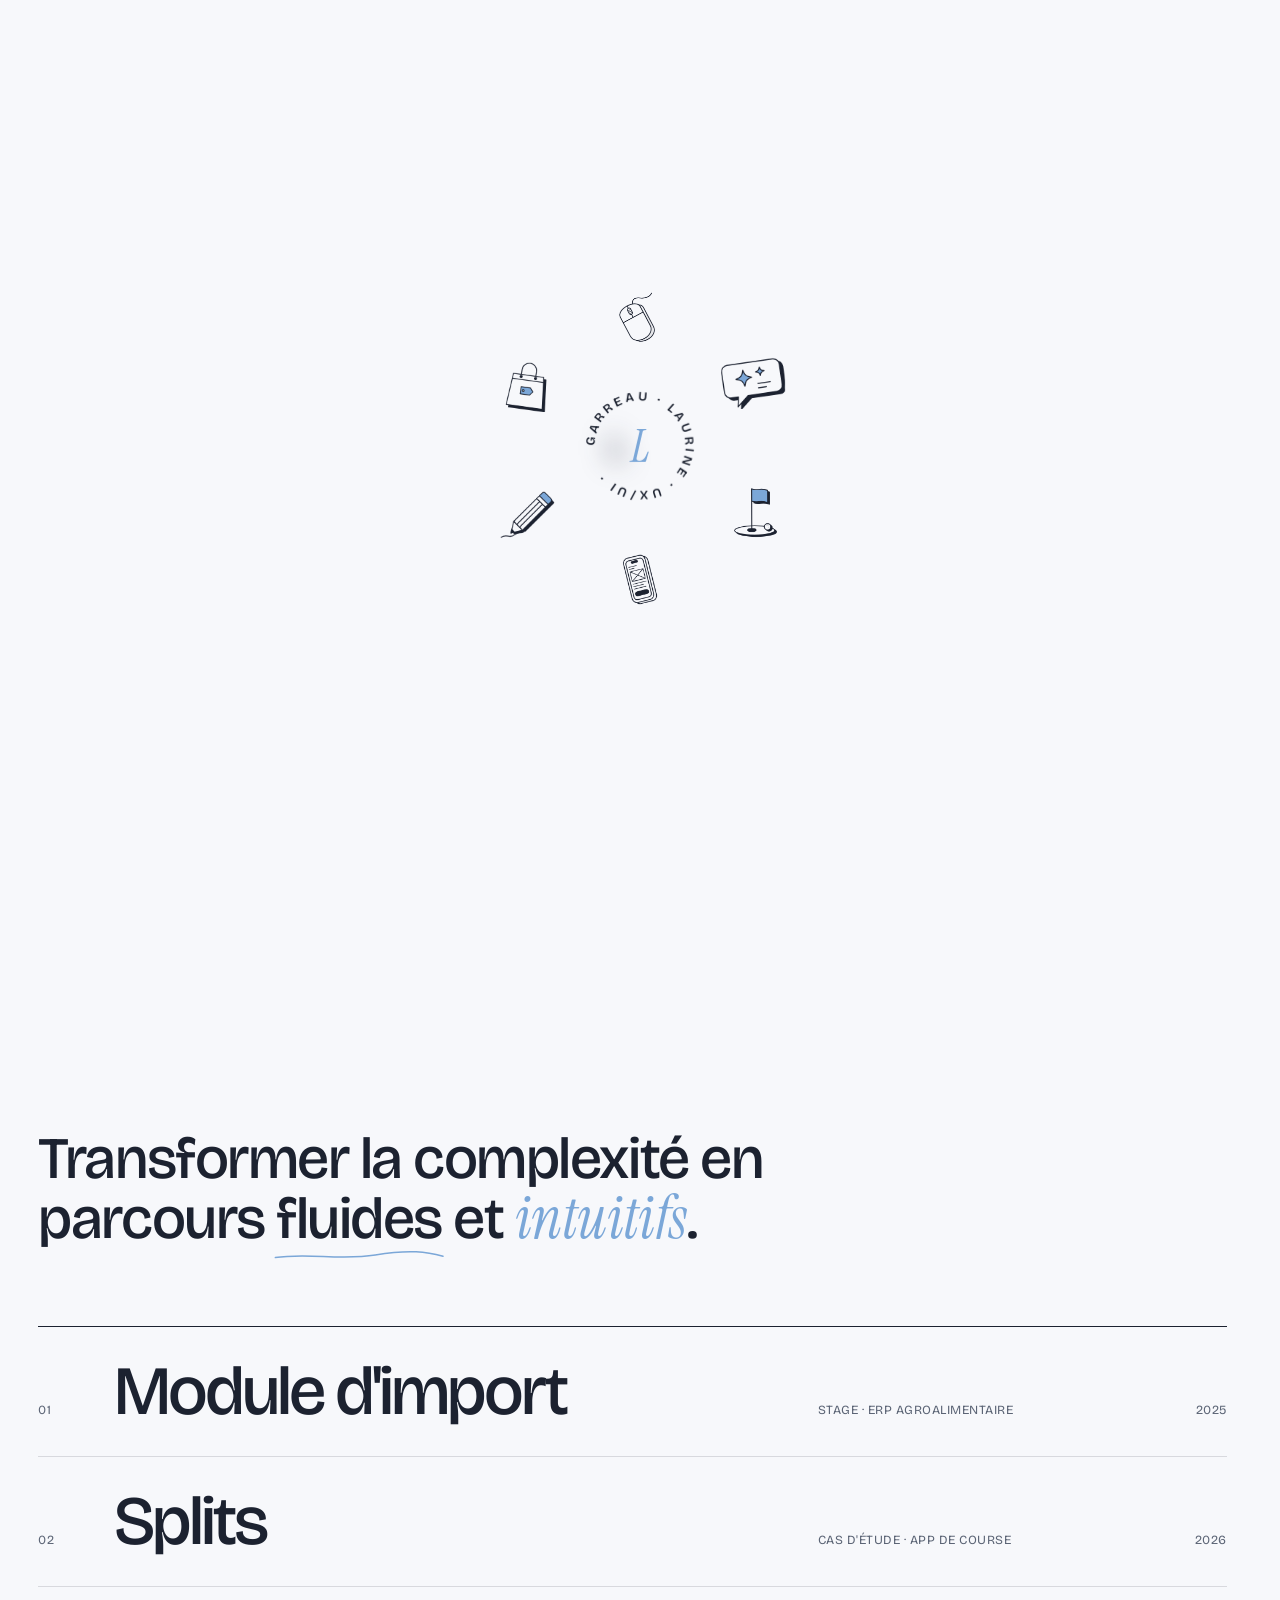
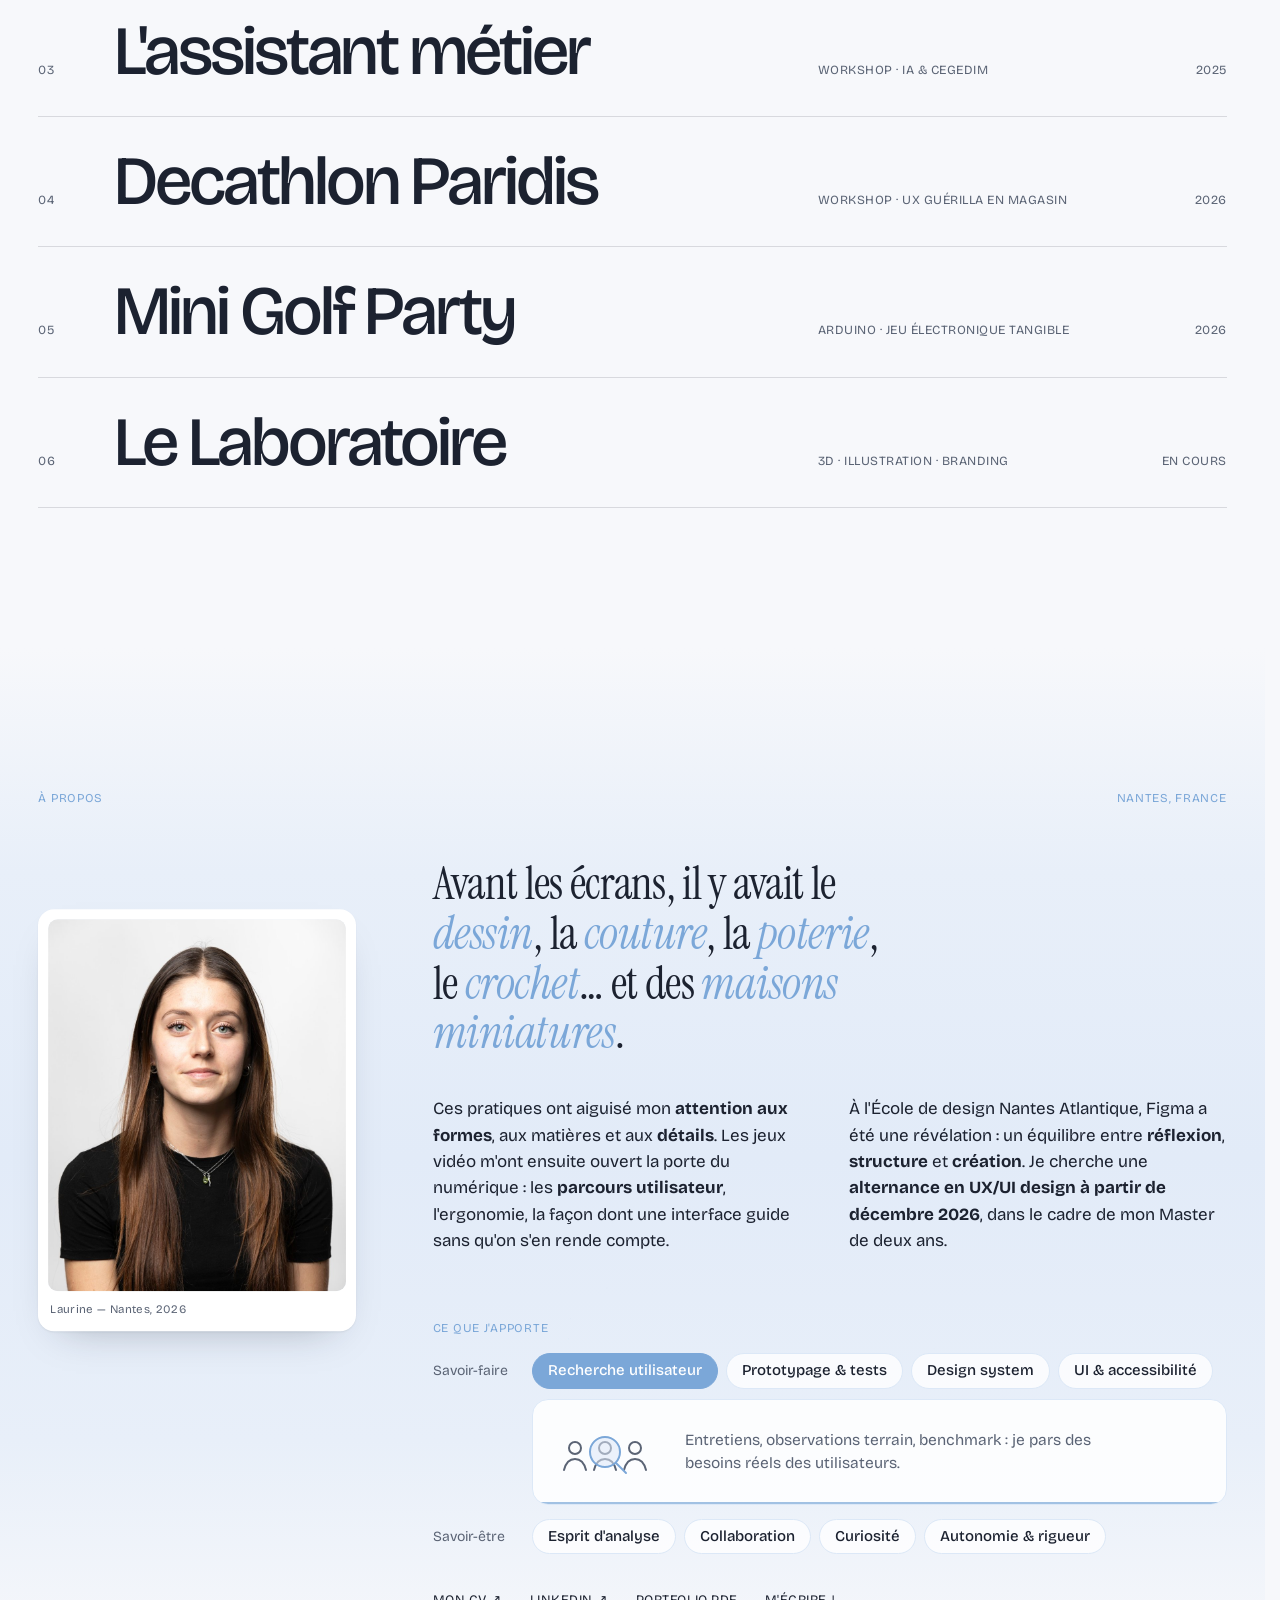
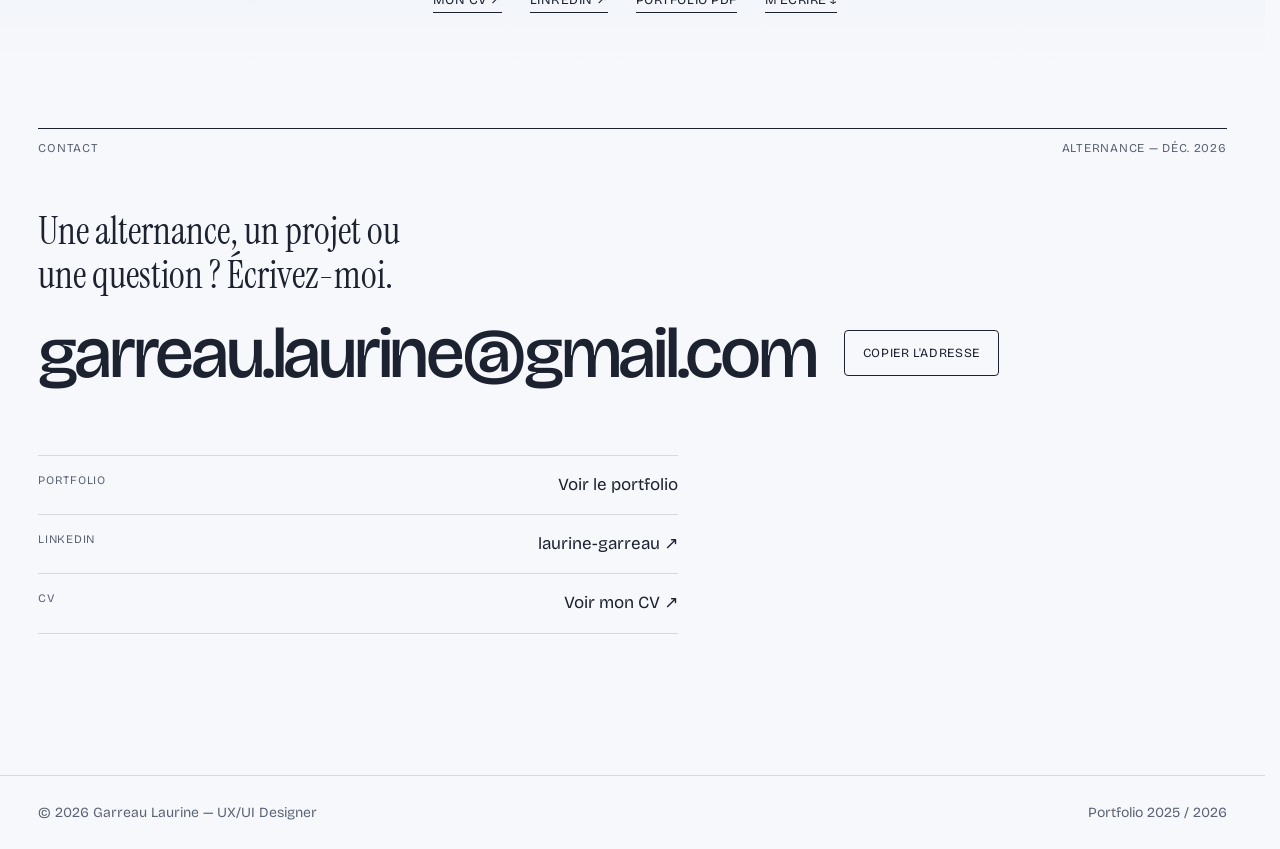
==== index.html @ 529b0717 "Portfolio PDF : version avec texte et liens cliquables, et page d'aperçu avant téléchargement Le lie" ====
<!doctype html>
<html lang="fr">
<head>
  <meta charset="utf-8">
  <meta name="viewport" content="width=device-width, initial-scale=1">
  <title>Laurine Garreau — UX/UI Designer</title>
  <meta name="description" content="Portfolio de Laurine Garreau, UX/UI designer à Nantes. En recherche d'une alternance UX/UI.">
  <!-- Aperçu du lien quand on le partage (messageries, réseaux) -->
  <meta property="og:type" content="website">
  <meta property="og:site_name" content="Laurine Garreau — Portfolio">
  <meta property="og:title" content="Laurine Garreau — UX/UI Designer">
  <meta property="og:description" content="Portfolio de Laurine Garreau, UX/UI designer à Nantes. En recherche d'une alternance UX/UI.">
  <meta property="og:url" content="https://laurinegarreau.github.io/portfolio-laurine-garreau/">
  <meta property="og:image" content="https://laurinegarreau.github.io/portfolio-laurine-garreau/assets/img/og-image.jpg">
  <meta property="og:image:width" content="1200">
  <meta property="og:image:height" content="630">
  <meta property="og:image:alt" content="Laurine Garreau, UX/UI designer">
  <meta property="og:locale" content="fr_FR">
  <meta name="twitter:card" content="summary_large_image">
  <meta name="twitter:image" content="https://laurinegarreau.github.io/portfolio-laurine-garreau/assets/img/og-image.jpg">
  <link rel="preconnect" href="https://fonts.googleapis.com">
  <link rel="preconnect" href="https://fonts.gstatic.com" crossorigin>
  <link href="https://fonts.googleapis.com/css2?family=Bricolage+Grotesque:opsz,wght@12..96,200..800&family=Inter:wght@500;600&family=Instrument+Serif:ital@0;1&display=swap" rel="stylesheet">
  <link rel="stylesheet" href="assets/css/style.css?v=202611111530">
  <!-- Active l'intro avant le premier affichage (évite un flash de la page finale) -->
  <!-- une seule fois par visite : en revenant d'une page projet, l'accueil s'affiche directement -->
  <script>try { if (!matchMedia('(prefers-reduced-motion: reduce)').matches && !sessionStorage.getItem('intro-vue')) document.documentElement.classList.add('intro-on'); } catch (e) {}</script>
</head>
<body>

<!-- Intro d'ouverture (pilotée par main.js) -->
<div class="intro" aria-hidden="true">
  <p class="intro-word">Laurine Garreau</p>
</div>

<header class="site-header">
  <div class="wrap">
    <nav class="nav" aria-label="Navigation principale">
      <a href="#projets">Projets</a>
      <a href="#a-propos">À propos</a>
      <a href="laboratoire.html">Laboratoire</a>
      <a href="#contact">Contact</a>
    </nav>
    <a class="badge" href="index.html" aria-label="Accueil — Laurine Garreau">
      <svg viewBox="0 0 100 100" aria-hidden="true">
        <defs><path id="circle" d="M50 50 m-38 0 a38 38 0 1 1 76 0 a38 38 0 1 1 -76 0"/></defs>
        <text><textPath href="#circle">Garreau · Laurine · UX/UI ·</textPath></text>
      </svg>
      <span class="mono">L</span>
    </a>
    <div class="header-right">
      <a class="cv" href="assets/docs/cv-laurine-garreau.pdf?v=202611081700" target="_blank" rel="noopener">Mon CV ↗</a>
      <a class="cv" href="portfolio.html">Portfolio PDF</a>
      <a class="btn" href="#contact">Me contacter</a>
      <button class="menu-toggle" aria-label="Menu" aria-expanded="false"><span></span><span></span></button>
    </div>
  </div>
</header>

<main>
  <!-- Hero -->
  <section class="hero">
    <!-- Courbes de niveau très légères en fond, les mêmes que dans l'À propos (retournées) -->
    <div class="topo-wrap topo-wrap--hero"><svg class="topo" viewBox="0 0 1600 1000" preserveAspectRatio="xMidYMid slice" aria-hidden="true"><g><path pathLength="1" d="M1404 80Q1420 77 1430 77Q1440 78 1445 80Q1450 81 1458 86Q1467 90 1473 95Q1478 100 1482 105Q1486 110 1489 115Q1492 120 1496 130Q1499 140 1500 145Q1500 150 1500 156Q1500 162 1498 171Q1496 180 1493 187Q1490 193 1485 200Q1480 206 1475 210Q1470 214 1463 217Q1456 220 1448 221Q1440 223 1430 222Q1420 220 1415 219Q1410 217 1403 214Q1397 210 1390 205Q1384 200 1379 195Q1375 190 1371 185Q1368 180 1364 170Q1360 160 1359 155Q1359 150 1359 140Q1359 130 1361 125Q1362 120 1366 113Q1370 105 1375 99Q1380 94 1385 90Q1390 86 1397 83L1404 80"/><path pathLength="1" d="M1388 50Q1400 47 1410 45Q1420 44 1430 45Q1440 46 1448 48Q1456 50 1463 53Q1470 56 1475 59Q1480 62 1486 66Q1491 70 1496 75Q1502 80 1506 85Q1510 90 1515 99Q1520 107 1523 114Q1525 120 1528 129Q1530 138 1531 144Q1532 150 1532 160Q1532 170 1531 176Q1530 182 1528 191Q1525 200 1523 206Q1520 212 1515 220Q1510 228 1505 233Q1500 239 1495 242Q1490 246 1485 249Q1480 252 1470 255Q1460 259 1455 259Q1450 260 1444 260Q1439 260 1429 259Q1420 257 1410 254Q1400 251 1395 248Q1390 246 1385 243Q1380 240 1373 235Q1366 230 1360 225Q1354 220 1350 215Q1345 210 1342 205Q1338 200 1334 191Q1330 183 1328 176Q1326 170 1325 160Q1323 150 1324 140Q1324 130 1326 120Q1329 110 1331 105Q1333 100 1336 93Q1340 87 1345 81Q1350 75 1355 70Q1360 65 1365 62Q1370 59 1379 54L1388 50"/><path pathLength="1" d="M1390 20Q1400 18 1410 17Q1420 17 1430 18Q1440 18 1445 19Q1450 20 1460 24Q1470 27 1475 29Q1480 31 1487 36Q1495 40 1501 45Q1508 50 1513 55Q1518 60 1522 65Q1527 70 1530 75Q1534 80 1537 85Q1540 90 1545 100Q1549 110 1551 115Q1552 120 1555 130Q1557 140 1558 150Q1559 160 1559 170Q1558 180 1557 190Q1555 200 1553 209Q1550 218 1548 224Q1545 230 1543 235Q1540 241 1535 248Q1530 256 1525 261Q1520 267 1515 271Q1510 276 1505 279Q1500 283 1492 286Q1484 290 1477 292Q1470 294 1460 294Q1450 295 1440 294Q1430 293 1424 291Q1418 290 1409 287Q1400 284 1395 282Q1390 280 1380 275Q1371 270 1365 267Q1360 264 1355 261Q1350 258 1344 254Q1339 250 1332 245Q1325 240 1320 235Q1315 230 1311 225Q1307 220 1304 213Q1300 206 1298 198Q1295 190 1294 180Q1292 170 1292 160Q1291 150 1292 140Q1293 130 1294 120Q1296 110 1298 104Q1300 98 1304 89Q1308 80 1311 75Q1314 70 1318 65Q1322 60 1327 55Q1332 50 1338 45Q1344 40 1352 35Q1360 31 1365 28Q1370 26 1380 23L1390 20"/><path pathLength="1" d="M1471 0Q1490 8 1495 11Q1500 14 1505 17Q1510 21 1516 25Q1522 30 1527 35Q1533 40 1537 45Q1542 50 1546 55Q1550 61 1555 69Q1560 77 1563 83Q1567 90 1569 95Q1571 100 1574 110Q1578 120 1579 125Q1580 130 1582 140Q1583 150 1584 160Q1585 170 1584 180Q1584 190 1583 200Q1581 210 1580 215Q1579 220 1576 230Q1574 240 1572 245Q1570 250 1565 260Q1561 270 1558 275Q1555 280 1551 285Q1548 290 1544 295Q1540 300 1535 305Q1529 310 1523 315Q1516 320 1508 324Q1500 328 1495 330Q1490 331 1480 333Q1470 334 1460 333Q1450 333 1443 331Q1435 330 1428 328Q1420 326 1412 323Q1405 320 1397 317Q1390 314 1385 311Q1380 309 1371 304Q1363 300 1356 297Q1350 293 1345 291Q1340 288 1331 284Q1322 280 1316 277Q1310 275 1303 272Q1296 270 1288 267Q1280 264 1275 262Q1270 260 1264 255Q1257 250 1254 240Q1251 230 1252 220Q1253 210 1254 200Q1256 190 1257 180Q1258 170 1258 160Q1259 150 1260 145Q1260 140 1261 130Q1263 120 1265 110Q1267 100 1268 95Q1270 89 1274 80Q1278 70 1281 65Q1284 60 1287 55Q1291 50 1295 45Q1300 39 1305 34Q1310 29 1316 25Q1322 20 1330 15Q1338 10 1344 7Q1350 4 1355 2L1361 0"/><path pathLength="1" d="M1600 262Q1595 280 1592 286Q1590 293 1586 301Q1583 310 1581 315Q1578 320 1574 328Q1570 336 1565 343Q1561 350 1557 355Q1553 360 1549 365Q1544 370 1538 375Q1531 380 1526 383Q1520 385 1510 387Q1500 389 1490 389Q1480 388 1470 386Q1460 383 1455 382Q1450 380 1440 376Q1430 372 1425 369Q1420 367 1413 364Q1406 360 1398 356Q1390 351 1385 348Q1380 345 1375 343Q1370 340 1361 335Q1353 330 1346 327Q1340 323 1335 321Q1330 319 1320 315Q1310 311 1305 310Q1300 309 1290 307Q1280 305 1270 303Q1260 302 1255 301Q1250 300 1240 296Q1230 292 1225 288Q1220 284 1215 277Q1210 270 1209 265Q1207 260 1206 250Q1206 240 1208 230Q1209 220 1211 215Q1212 210 1215 200Q1218 190 1219 185Q1221 180 1223 170Q1224 160 1226 150Q1227 140 1228 130Q1230 120 1230 115Q1231 110 1233 100Q1235 90 1237 81Q1240 73 1243 66Q1245 60 1248 55Q1250 50 1255 42Q1260 35 1265 29Q1270 23 1275 18Q1280 13 1285 8Q1290 4 1293 2L1296 0"/><path pathLength="1" d="M1524 0Q1537 10 1542 15Q1547 20 1552 25Q1557 30 1561 35Q1565 40 1568 45Q1572 50 1576 56Q1580 63 1584 71Q1589 80 1591 85Q1593 90 1597 99L1600 109"/><path pathLength="1" d="M174 570Q185 570 187 575Q190 580 186 585Q183 590 181 590Q179 590 177 580L174 570"/><path pathLength="1" d="M0 868Q13 870 22 873Q30 876 35 879Q40 882 45 888Q50 894 53 902Q56 910 56 920Q56 930 53 939Q50 948 46 954Q42 960 37 965Q31 970 26 973Q20 976 15 978Q10 980 5 981L0 982"/><path pathLength="1" d="M1600 531Q1584 530 1577 528Q1570 527 1560 524Q1550 520 1545 518Q1540 516 1535 513Q1529 510 1521 505Q1513 500 1507 495Q1500 491 1495 487Q1490 483 1485 479Q1480 475 1475 471Q1470 466 1465 462Q1460 458 1455 453Q1450 449 1445 444Q1440 440 1434 435Q1428 430 1422 425Q1416 420 1410 415Q1404 410 1398 405Q1392 400 1386 395Q1380 390 1375 387Q1370 383 1365 379Q1360 375 1355 372Q1350 368 1344 364Q1338 360 1329 355Q1320 350 1315 348Q1310 346 1301 343Q1293 340 1286 338Q1280 337 1270 335Q1260 332 1255 331Q1249 330 1240 327Q1230 324 1225 322Q1220 320 1213 315Q1205 310 1200 305Q1195 300 1191 295Q1188 290 1184 281Q1180 272 1179 266Q1177 260 1177 250Q1176 240 1178 230Q1179 220 1180 215Q1181 210 1183 200Q1185 190 1187 180Q1189 170 1189 165Q1190 160 1191 150Q1192 140 1193 130Q1193 120 1194 110Q1195 100 1196 90Q1197 80 1199 73Q1200 66 1202 58Q1205 50 1207 43Q1210 37 1215 28Q1219 20 1223 15Q1226 10 1231 5L1235 0"/><path pathLength="1" d="M1565 0Q1574 10 1578 15Q1582 20 1586 25Q1590 30 1595 38L1600 46"/><path pathLength="1" d="M118 480Q123 480 132 481Q140 482 150 484Q160 486 166 488Q171 490 181 494Q190 498 195 500Q200 503 205 507Q210 510 215 515Q220 520 225 528Q230 535 233 543Q235 550 238 560Q240 570 241 575Q241 580 242 590Q243 600 243 610Q243 620 241 628Q240 636 237 643Q235 650 232 655Q229 660 225 665Q220 671 214 675Q207 680 199 683Q190 686 180 683Q170 681 165 677Q160 673 155 667Q150 661 147 655Q144 650 141 645Q138 640 134 630Q130 621 128 615Q126 610 123 602Q120 595 117 587Q115 580 112 573Q110 566 107 558Q105 550 102 542Q100 534 98 527Q96 520 95 510Q94 500 97 493Q100 487 109 483L118 480"/><path pathLength="1" d="M0 832Q20 832 30 834Q40 836 47 838Q54 840 62 844Q70 849 75 853Q80 857 85 864Q89 870 91 875Q94 880 96 890Q98 900 98 910Q98 920 96 930Q94 940 92 945Q90 950 85 960Q80 970 76 975Q72 980 68 985Q63 990 57 995L51 1000"/><path pathLength="1" d="M1156 0Q1151 20 1150 25Q1150 30 1149 40Q1149 50 1149 60Q1149 70 1150 77Q1150 85 1151 92Q1151 100 1152 110Q1153 120 1154 130Q1154 140 1155 150Q1155 160 1154 170Q1154 180 1153 190Q1152 200 1152 210Q1151 220 1151 230Q1150 240 1151 250Q1152 260 1154 270Q1156 280 1158 285Q1160 290 1165 299Q1170 309 1174 314Q1178 320 1183 325Q1188 330 1194 335Q1200 340 1205 343Q1210 346 1215 349Q1220 351 1230 355Q1240 358 1245 360Q1250 362 1260 365Q1270 368 1275 369Q1280 371 1290 376Q1299 380 1305 383Q1310 387 1315 390Q1320 393 1325 397Q1330 401 1335 406Q1340 410 1346 415Q1351 420 1356 425Q1361 430 1366 435Q1370 440 1375 445Q1380 450 1385 456Q1390 461 1395 467Q1400 472 1405 477Q1410 483 1415 488Q1420 493 1425 498Q1430 503 1435 508Q1440 512 1445 517Q1450 521 1455 526Q1461 530 1468 535Q1475 540 1482 545Q1490 550 1495 553Q1500 556 1505 559Q1510 562 1518 566Q1526 570 1533 573Q1540 576 1545 578Q1550 581 1560 585Q1570 589 1575 590Q1580 592 1590 596L1600 599"/><path pathLength="1" d="M0 381Q10 380 20 380Q30 380 35 381Q40 381 50 384Q60 386 65 388Q71 390 80 395Q90 400 95 403Q100 405 105 409Q110 412 116 416Q122 420 130 425Q138 430 144 434Q150 438 155 441Q160 444 166 447Q172 450 181 455Q190 460 195 462Q200 465 205 468Q210 470 218 475Q226 480 232 485Q238 490 243 495Q247 500 250 505Q253 510 257 519Q260 527 261 534Q263 540 265 550Q266 560 268 570Q269 580 270 585Q271 590 273 600Q275 610 277 620Q279 630 279 638Q280 646 280 649Q280 651 278 661Q277 670 273 677Q270 684 265 692Q260 700 256 705Q252 710 248 715Q244 720 239 725Q234 730 230 735Q225 740 219 745Q214 750 207 755Q201 760 195 764Q190 767 185 770Q180 773 170 776Q161 780 155 781Q150 783 145 781Q139 780 136 770Q133 760 131 755Q130 749 128 740Q126 730 124 720Q121 710 120 705Q119 700 117 690Q114 680 112 672Q110 663 108 657Q107 650 104 640Q101 630 99 625Q97 620 94 610Q90 601 88 595Q85 590 83 584Q80 578 75 570Q70 561 66 555Q63 550 59 545Q55 540 50 535Q45 530 40 525Q34 520 27 515Q20 510 15 508Q10 505 5 503L0 500"/><path pathLength="1" d="M1137 450Q1150 442 1160 442Q1170 441 1177 446Q1184 450 1188 455Q1191 460 1192 470Q1193 480 1191 485Q1189 490 1185 495Q1180 501 1170 504Q1160 508 1150 506Q1140 504 1135 499Q1130 495 1127 487Q1124 480 1126 470Q1128 460 1133 455L1137 450"/><path pathLength="1" d="M414 600Q430 596 435 599Q440 603 442 611Q443 620 442 626Q440 632 435 638Q430 644 425 648Q420 651 410 652Q400 652 396 646Q391 640 394 630Q397 620 400 615Q404 610 409 605L414 600"/><path pathLength="1" d="M0 799Q20 798 30 798Q40 797 50 797Q60 796 70 796Q80 795 90 795Q100 794 110 793Q120 793 127 796Q135 800 137 810Q139 820 140 825Q140 830 141 840Q141 850 141 860Q141 870 140 876Q140 882 139 891Q138 900 136 910Q134 920 132 928Q130 936 128 943Q125 950 123 956Q120 962 115 971Q111 980 107 985Q104 990 100 995L96 1000"/><path pathLength="1" d="M1040 0Q1050 10 1055 17Q1060 23 1065 30Q1070 37 1074 44Q1078 50 1080 55Q1083 60 1087 67Q1090 75 1093 82Q1096 90 1098 95Q1100 100 1103 110Q1106 120 1108 126Q1110 133 1112 141Q1114 150 1115 160Q1117 170 1118 180Q1119 190 1120 195Q1120 200 1121 210Q1121 220 1122 230Q1123 240 1124 250Q1125 260 1128 270Q1130 280 1132 285Q1133 290 1137 299Q1140 307 1143 314Q1146 320 1149 325Q1152 330 1156 337Q1160 344 1165 352Q1170 360 1173 365Q1176 370 1176 380Q1177 390 1170 395Q1164 400 1157 403Q1150 407 1145 410Q1140 413 1135 417Q1130 421 1125 426Q1120 431 1115 439Q1110 446 1108 453Q1105 460 1105 470Q1104 480 1107 489Q1110 498 1114 504Q1119 510 1124 514Q1130 519 1135 521Q1140 523 1150 525Q1160 526 1170 525Q1180 523 1185 521Q1190 519 1197 515Q1204 510 1208 505Q1213 500 1217 495Q1220 490 1224 480Q1228 470 1229 465Q1230 460 1231 450Q1232 440 1234 430Q1237 420 1243 418Q1250 415 1260 417Q1270 419 1275 421Q1280 423 1286 427Q1292 430 1299 435Q1306 440 1312 445Q1318 450 1324 455Q1329 460 1334 465Q1339 470 1344 475Q1349 480 1354 485Q1359 490 1364 495Q1368 500 1373 505Q1378 510 1384 515Q1389 520 1394 525Q1400 530 1405 534Q1410 539 1415 543Q1420 546 1425 550Q1430 554 1435 557Q1440 561 1448 565Q1455 570 1463 574Q1470 578 1475 581Q1480 583 1487 587Q1493 590 1502 594Q1510 598 1515 600Q1520 602 1529 606Q1538 610 1544 613Q1550 615 1556 618Q1561 620 1571 624Q1580 628 1585 630Q1590 632 1595 634L1600 636"/><path pathLength="1" d="M53 100Q64 100 72 102Q80 105 85 108Q90 112 95 118Q100 124 103 132Q106 140 106 150Q106 160 103 169Q100 179 96 184Q93 190 87 195Q82 200 76 204Q70 208 65 209Q60 210 54 210Q49 210 39 206Q30 201 25 196Q20 190 17 185Q15 180 12 172Q10 164 10 157Q9 150 10 145Q11 140 15 130Q20 120 24 115Q29 110 35 107Q40 104 46 102L53 100"/><path pathLength="1" d="M0 302Q20 301 30 303Q40 304 50 307Q59 310 65 313Q70 315 75 318Q80 321 86 326Q91 330 97 335Q103 340 108 345Q113 350 118 355Q123 360 127 365Q132 370 137 375Q141 380 146 385Q151 390 156 395Q161 400 167 405Q172 410 179 415Q185 420 193 425Q200 430 205 433Q210 436 215 439Q220 442 228 446Q235 450 243 454Q250 459 255 462Q260 465 265 469Q270 473 275 479Q280 485 284 492Q288 500 289 505Q290 510 291 520Q292 530 293 540Q294 550 295 560Q297 570 298 576Q300 581 305 591Q310 600 315 605Q320 609 325 611Q330 612 335 611Q341 610 348 605Q356 600 361 595Q365 590 369 585Q373 580 377 575Q381 570 385 564Q390 558 395 553Q400 548 410 545Q420 541 430 543Q440 545 445 548Q450 551 455 555Q461 560 465 566Q470 572 474 581Q477 590 478 600Q479 610 477 620Q475 630 472 636Q470 642 465 649Q460 657 455 663Q450 669 445 673Q440 678 435 681Q430 685 425 688Q420 690 410 694Q400 698 395 699Q390 701 380 702Q370 704 360 705Q350 706 342 708Q334 710 327 713Q320 716 315 719Q310 722 305 726Q300 730 295 735Q290 740 285 746Q280 752 275 759Q270 765 265 772Q260 779 256 785Q252 790 248 795Q245 800 241 805Q237 810 234 815Q230 820 225 827Q220 833 215 840Q210 847 206 853Q202 860 199 865Q196 870 193 876Q190 881 186 891Q182 900 180 905Q177 910 174 919Q170 929 168 934Q166 940 163 947Q160 953 156 962Q152 970 150 975Q147 980 144 986Q140 993 138 996L136 1000"/><path pathLength="1" d="M0 547Q10 551 17 556Q25 560 31 565Q37 570 41 575Q46 580 49 585Q53 590 56 596Q60 603 64 611Q68 620 69 625Q71 630 73 640Q76 650 77 660Q79 670 79 680Q79 690 78 700Q77 710 73 719Q70 728 66 734Q61 740 56 745Q50 749 45 752Q40 755 32 757Q24 760 17 762Q10 763 5 764L0 764"/><path pathLength="1" d="M894 0Q910 7 915 10Q920 12 928 16Q936 20 943 24Q950 27 955 30Q960 33 966 36Q972 40 980 45Q987 50 994 55Q1000 59 1005 63Q1010 68 1015 72Q1020 77 1025 82Q1030 88 1035 94Q1039 100 1043 105Q1046 110 1049 115Q1052 120 1056 127Q1060 135 1063 142Q1067 150 1068 155Q1070 160 1073 170Q1077 180 1078 187Q1080 193 1082 202Q1084 210 1086 220Q1088 230 1089 236Q1090 242 1092 251Q1094 260 1096 270Q1099 280 1101 285Q1102 290 1106 300Q1109 310 1111 315Q1113 320 1117 329Q1120 338 1122 344Q1123 350 1124 360Q1125 370 1122 377Q1120 385 1116 392Q1112 400 1109 405Q1106 410 1103 415Q1100 420 1096 430Q1092 440 1090 445Q1089 450 1088 460Q1087 470 1089 479Q1090 487 1092 494Q1095 500 1097 505Q1100 510 1105 515Q1110 521 1116 525Q1123 530 1131 533Q1140 537 1149 538Q1159 540 1162 540Q1165 540 1173 539Q1180 539 1190 536Q1200 533 1205 531Q1210 528 1217 524Q1225 520 1232 515Q1239 510 1244 506Q1250 502 1255 499Q1260 496 1270 493Q1280 491 1290 494Q1300 496 1305 499Q1310 502 1316 506Q1322 510 1328 515Q1334 520 1340 525Q1346 530 1352 535Q1358 540 1364 545Q1370 549 1375 553Q1380 557 1385 561Q1390 564 1395 568Q1400 571 1407 575Q1415 580 1422 584Q1430 588 1435 591Q1440 593 1447 597Q1454 600 1462 604Q1470 607 1475 609Q1480 611 1490 616Q1500 620 1505 622Q1510 624 1518 627Q1525 630 1533 633Q1540 636 1545 638Q1550 641 1560 645Q1570 650 1575 652Q1580 655 1585 657Q1590 660 1595 662L1600 665"/><path pathLength="1" d="M0 60Q19 50 25 48Q30 46 40 44Q50 43 60 43Q70 43 80 45Q90 47 95 49Q100 51 108 55Q117 60 123 65Q130 70 135 75Q140 80 144 85Q148 90 152 95Q155 100 157 105Q160 110 164 120Q167 130 169 136Q170 143 171 151Q172 160 171 170Q171 180 170 185Q169 190 167 200Q165 210 162 218Q160 227 158 233Q157 240 155 250Q153 260 153 270Q153 280 155 290Q157 300 158 306Q160 313 163 321Q166 330 168 335Q170 340 175 350Q180 359 184 365Q187 370 191 375Q195 380 199 385Q204 390 210 395Q215 400 222 405Q230 410 235 413Q240 416 245 419Q250 421 259 426Q269 430 274 432Q280 435 287 437Q293 440 302 444Q310 447 315 450Q320 452 328 456Q337 460 343 463Q350 467 355 469Q360 471 370 475Q380 479 385 481Q390 483 399 486Q408 490 414 493Q420 495 425 498Q430 500 438 505Q446 510 453 515Q460 520 465 524Q470 528 475 534Q480 539 484 544Q488 550 491 555Q494 560 497 568Q500 576 501 583Q502 590 502 600Q501 610 500 615Q499 620 496 630Q492 640 490 645Q487 650 484 656Q480 662 475 668Q470 675 465 680Q460 686 455 690Q450 695 445 699Q440 703 435 707Q430 710 421 715Q413 720 406 723Q400 726 395 729Q390 731 380 735Q370 740 365 742Q360 745 355 747Q350 750 342 755Q335 760 329 765Q323 770 318 775Q313 780 309 785Q305 790 301 795Q297 800 294 805Q290 810 285 818Q280 825 275 832Q270 839 266 845Q262 850 259 855Q255 860 252 865Q248 870 244 876Q240 882 235 890Q230 898 226 904Q223 910 220 915Q217 920 213 926Q210 933 206 941Q201 950 199 955Q196 960 193 967Q190 973 186 982Q182 990 179 995L176 1000"/><path pathLength="1" d="M0 590Q10 595 15 599Q20 603 25 610Q30 616 33 623Q37 630 39 635Q40 640 42 650Q43 660 42 670Q41 680 40 685Q38 690 34 697Q30 704 25 708Q20 713 13 717Q6 720 3 721L0 722"/><path pathLength="1" d="M220 1000Q229 980 232 975Q234 970 237 964Q240 958 244 949Q249 940 252 935Q254 930 257 925Q260 920 265 912Q270 903 274 897Q278 890 281 885Q285 880 288 875Q291 870 296 863Q300 857 305 849Q310 842 314 836Q318 830 322 825Q325 820 329 815Q333 810 337 805Q341 800 346 795Q351 790 356 785Q362 780 368 775Q374 770 381 765Q388 760 394 756Q400 752 405 749Q410 746 415 742Q420 739 426 735Q433 730 439 725Q446 720 452 715Q457 710 463 705Q468 700 473 695Q477 690 481 685Q486 680 489 675Q493 670 497 665Q500 659 505 650Q510 641 512 635Q515 630 517 621Q520 612 521 606Q522 600 523 590Q524 580 522 570Q520 560 519 555Q517 550 514 543Q510 536 505 529Q500 522 495 517Q490 511 485 506Q480 502 475 497Q470 493 465 489Q460 484 455 480Q450 476 445 472Q440 468 435 464Q430 460 423 455Q417 450 410 445Q404 440 397 435Q390 430 385 427Q380 423 375 420Q370 417 362 414Q354 410 347 407Q340 404 332 402Q325 400 317 398Q310 396 300 393Q290 390 285 388Q280 386 274 383Q267 380 260 375Q254 370 249 365Q245 360 242 355Q239 350 237 340Q235 330 237 320Q239 310 242 305Q245 300 250 295Q255 290 262 285Q270 280 275 278Q280 276 290 274Q300 271 305 270Q310 269 320 267Q330 265 339 262Q347 260 354 258Q360 255 365 253Q370 250 378 245Q385 240 391 235Q397 230 402 225Q407 220 411 215Q415 210 419 205Q422 200 426 194Q430 188 435 180Q440 171 443 166Q446 160 448 155Q451 150 456 142Q460 134 464 127Q468 120 471 115Q474 110 477 105Q481 100 485 93Q490 87 495 81Q500 74 505 69Q510 63 515 58Q520 53 525 49Q530 45 535 41Q540 37 545 33Q550 29 557 25Q565 20 572 16Q580 12 585 10Q590 7 600 4Q610 0 610 0L611 0"/><path pathLength="1" d="M752 0Q770 5 777 8Q784 10 792 13Q800 16 805 18Q810 20 820 24Q830 28 835 30Q840 32 849 36Q857 40 864 43Q870 46 875 48Q880 50 890 55Q900 60 905 63Q910 65 915 68Q920 70 928 75Q937 80 943 84Q950 88 955 92Q960 95 965 99Q970 103 975 108Q980 112 985 117Q990 122 995 128Q1000 133 1005 140Q1010 147 1014 154Q1018 160 1020 165Q1023 170 1026 178Q1030 186 1033 193Q1035 200 1038 207Q1040 214 1042 222Q1045 230 1047 239Q1050 248 1052 254Q1054 260 1057 270Q1060 280 1061 285Q1063 290 1067 300Q1070 309 1072 315Q1074 320 1077 329Q1080 338 1082 344Q1083 350 1084 360Q1085 370 1084 380Q1083 390 1082 397Q1080 404 1078 412Q1076 420 1074 430Q1073 440 1072 450Q1071 460 1072 470Q1073 480 1077 490Q1080 500 1083 505Q1085 510 1089 515Q1092 520 1097 525Q1102 530 1110 535Q1117 540 1124 543Q1130 546 1138 548Q1146 550 1153 551Q1160 552 1170 552Q1180 552 1186 551Q1193 550 1201 548Q1210 546 1220 543Q1230 540 1235 539Q1240 537 1250 535Q1260 533 1270 533Q1280 533 1290 536Q1300 540 1305 542Q1310 545 1315 548Q1320 551 1326 556Q1332 560 1340 565Q1347 570 1353 574Q1360 579 1365 582Q1370 585 1375 588Q1380 591 1389 595Q1397 600 1404 603Q1410 606 1415 608Q1420 610 1430 614Q1440 618 1445 620Q1450 622 1460 626Q1470 629 1475 631Q1480 633 1490 636Q1499 640 1505 642Q1510 644 1517 647Q1524 650 1532 653Q1540 657 1545 659Q1550 661 1559 666Q1567 670 1574 673Q1580 677 1585 680Q1590 683 1595 686L1600 689"/><path pathLength="1" d="M264 1000Q270 984 273 977Q275 970 278 964Q280 959 284 949Q288 940 291 935Q293 930 297 923Q300 916 304 908Q309 900 312 895Q314 890 317 885Q320 880 325 872Q330 864 334 857Q339 850 342 845Q345 840 349 835Q352 830 356 825Q360 820 365 814Q370 808 375 802Q380 797 385 792Q390 787 395 783Q400 778 405 774Q410 770 416 765Q422 760 428 755Q434 750 440 745Q446 740 451 735Q457 730 462 725Q468 720 473 715Q478 710 482 705Q487 700 491 695Q495 690 499 685Q503 680 506 675Q510 669 515 661Q520 653 523 646Q527 640 529 635Q531 630 535 620Q539 610 540 605Q542 600 543 590Q545 580 545 570Q546 560 544 550Q542 540 540 535Q539 530 534 522Q530 514 525 508Q520 501 515 496Q510 491 505 486Q500 481 495 477Q490 472 485 468Q480 463 475 459Q470 454 465 449Q460 444 455 439Q450 434 445 429Q440 423 435 417Q430 412 426 406Q421 400 418 395Q414 390 411 385Q408 380 405 370Q402 360 402 350Q403 340 407 333Q410 326 415 319Q420 311 424 306Q429 300 433 295Q437 290 441 285Q446 280 450 275Q453 270 457 265Q461 260 465 253Q470 245 474 238Q478 230 480 225Q483 220 486 211Q490 201 492 196Q494 190 497 181Q500 172 502 166Q504 160 507 153Q510 145 513 138Q517 130 519 125Q522 120 526 113Q530 106 535 99Q540 92 545 86Q550 80 555 76Q560 71 565 66Q570 62 575 58Q580 55 585 52Q590 49 599 44Q607 40 614 38Q620 35 630 33Q639 30 645 29Q650 28 660 27Q670 26 680 27Q690 27 700 28Q710 29 715 30Q720 31 730 34Q740 36 746 38Q752 40 761 43Q770 47 775 49Q780 51 790 55Q800 59 805 62Q810 64 816 67Q823 70 831 74Q840 78 845 81Q850 83 856 87Q863 90 871 95Q880 99 885 102Q890 105 895 108Q900 111 907 116Q913 120 920 125Q927 130 933 135Q938 140 944 145Q949 150 953 155Q958 160 962 165Q966 170 969 175Q972 180 976 187Q980 193 984 202Q988 210 991 215Q993 220 996 230Q1000 239 1002 245Q1004 250 1007 259Q1010 268 1012 274Q1014 280 1017 288Q1020 296 1023 303Q1025 310 1028 316Q1030 321 1034 331Q1038 340 1039 345Q1041 350 1044 360Q1048 370 1049 376Q1050 382 1051 391Q1052 400 1052 410Q1053 420 1053 430Q1053 440 1054 450Q1055 460 1057 470Q1058 480 1060 485Q1061 490 1066 499Q1070 509 1074 514Q1077 520 1081 525Q1086 530 1091 535Q1097 540 1104 544Q1110 548 1115 551Q1120 553 1130 556Q1140 559 1145 560Q1150 561 1160 562Q1170 563 1180 563Q1190 563 1200 563Q1210 562 1220 561Q1229 560 1235 560Q1240 559 1250 560Q1260 560 1265 561Q1270 562 1280 565Q1290 569 1295 571Q1300 574 1305 577Q1311 580 1319 585Q1327 590 1334 594Q1340 598 1345 600Q1350 603 1356 607Q1363 610 1371 614Q1380 618 1385 620Q1390 622 1400 626Q1410 629 1415 631Q1420 632 1430 636Q1440 639 1445 640Q1450 642 1460 645Q1470 648 1475 649Q1480 651 1490 654Q1500 658 1505 659Q1510 661 1520 665Q1530 670 1535 672Q1540 674 1546 677Q1552 680 1560 685Q1569 690 1575 693Q1580 697 1585 700Q1590 703 1595 707L1600 710"/><path pathLength="1" d="M305 1000Q310 980 311 975Q312 970 316 960Q319 950 321 945Q322 940 326 931Q330 922 333 916Q335 910 338 905Q340 900 345 890Q350 880 353 875Q355 870 358 865Q361 860 366 853Q370 846 375 839Q380 831 384 826Q389 820 393 815Q397 810 401 805Q405 800 410 795Q415 790 420 785Q425 780 430 775Q435 770 441 765Q446 760 451 755Q456 750 461 745Q466 740 471 735Q476 730 481 725Q486 720 490 715Q495 710 499 705Q503 700 507 695Q511 690 515 684Q520 677 525 670Q530 662 534 656Q537 650 540 645Q543 640 546 632Q550 625 553 617Q556 610 558 605Q560 600 563 590Q566 580 568 572Q570 564 571 557Q572 550 572 540Q572 530 571 523Q570 515 567 508Q565 500 562 495Q560 490 555 484Q550 477 545 472Q540 467 535 463Q530 458 525 454Q520 449 515 445Q509 440 504 435Q499 430 495 425Q490 419 485 412Q480 404 477 397Q473 390 472 382Q470 375 470 369Q470 363 471 357Q473 350 476 342Q480 333 484 327Q487 320 490 315Q493 310 497 305Q500 299 505 290Q510 280 512 275Q514 270 517 261Q520 253 522 246Q523 240 525 230Q527 220 528 211Q530 202 531 196Q532 190 534 180Q536 170 538 164Q540 157 543 149Q546 140 548 135Q551 130 555 122Q560 114 565 107Q570 101 575 95Q580 90 585 86Q590 81 595 78Q600 74 605 71Q610 69 620 65Q630 60 635 59Q640 58 650 56Q660 54 670 54Q680 54 690 55Q700 56 708 58Q715 60 723 62Q730 64 737 67Q744 70 752 74Q760 77 765 80Q770 82 777 86Q785 90 792 94Q800 99 805 102Q810 105 815 108Q820 111 828 115Q835 120 843 125Q850 129 855 133Q860 136 865 140Q870 143 875 147Q880 151 886 155Q892 160 897 165Q903 170 908 175Q912 180 917 185Q921 190 925 196Q930 202 935 210Q940 218 943 224Q947 230 949 235Q952 240 956 249Q960 258 963 264Q965 270 968 276Q970 282 974 291Q978 300 980 305Q982 310 986 319Q990 329 993 334Q995 340 998 345Q1000 350 1005 360Q1009 370 1011 375Q1013 380 1017 389Q1020 397 1022 404Q1024 410 1027 420Q1029 430 1030 435Q1032 440 1034 450Q1036 460 1038 466Q1040 473 1043 481Q1046 490 1048 495Q1050 500 1055 509Q1060 517 1065 524Q1070 530 1075 535Q1079 540 1085 544Q1090 548 1095 552Q1100 555 1105 557Q1110 560 1120 564Q1130 567 1136 569Q1141 570 1151 572Q1160 573 1170 574Q1180 575 1190 576Q1200 576 1210 577Q1220 577 1230 578Q1240 579 1245 580Q1250 581 1260 585Q1270 588 1275 590Q1280 593 1287 596Q1294 600 1302 605Q1310 609 1315 612Q1320 615 1325 617Q1330 620 1340 625Q1350 630 1355 631Q1360 633 1369 637Q1379 640 1384 642Q1390 643 1400 646Q1410 649 1415 650Q1420 651 1430 653Q1440 656 1449 658Q1458 660 1464 662Q1470 663 1480 666Q1490 669 1495 671Q1500 673 1510 676Q1519 680 1525 682Q1530 685 1535 687Q1540 690 1549 695Q1558 700 1564 704Q1570 708 1575 711Q1580 715 1585 719Q1590 722 1595 727L1600 731"/><path pathLength="1" d="M342 1000Q344 980 346 970Q347 960 349 955Q350 949 353 940Q356 930 358 924Q360 918 363 909Q367 900 369 895Q371 890 376 881Q380 872 383 866Q386 860 389 855Q392 850 396 844Q400 838 405 831Q410 824 415 817Q420 811 424 805Q429 800 433 795Q437 790 442 785Q447 780 451 775Q456 770 461 765Q465 760 470 755Q475 750 479 745Q484 740 488 735Q493 730 497 725Q502 720 506 715Q510 710 515 704Q520 697 525 690Q530 684 535 677Q540 670 543 665Q546 660 549 655Q552 650 556 643Q560 636 565 628Q569 620 572 615Q574 610 577 604Q580 598 584 589Q588 580 590 575Q592 570 596 560Q599 550 601 545Q602 540 605 530Q607 520 608 510Q610 500 609 490Q609 480 607 470Q605 460 603 452Q600 445 596 437Q592 430 589 425Q586 420 582 415Q579 410 574 403Q570 397 566 388Q561 380 560 375Q558 370 558 360Q557 350 558 340Q559 330 560 325Q560 320 561 310Q562 300 563 290Q563 280 563 270Q563 260 562 250Q562 240 561 230Q561 220 561 210Q561 200 562 190Q562 180 564 170Q566 160 568 155Q570 149 574 140Q579 130 582 125Q585 120 590 115Q594 110 599 105Q605 100 612 95Q620 90 625 88Q630 85 639 83Q649 80 654 79Q660 78 670 78Q680 78 686 79Q691 80 701 82Q710 85 717 87Q724 90 732 94Q740 98 745 101Q750 104 755 107Q760 110 767 115Q774 120 780 125Q787 130 793 135Q799 140 805 144Q810 148 815 152Q820 156 825 161Q830 165 835 169Q840 173 845 177Q850 182 855 186Q860 191 865 196Q870 201 875 206Q880 211 885 217Q890 223 895 230Q900 237 904 243Q909 250 912 255Q915 260 918 265Q921 270 925 279Q930 287 933 294Q936 300 939 305Q942 310 946 318Q950 327 953 333Q957 340 959 345Q962 350 966 358Q970 367 973 373Q977 380 979 385Q982 390 986 398Q990 406 993 413Q997 420 999 425Q1002 430 1006 440Q1010 449 1012 455Q1014 460 1017 466Q1020 473 1024 481Q1028 490 1030 495Q1033 500 1036 506Q1040 512 1045 519Q1050 526 1055 532Q1060 538 1065 543Q1070 547 1075 551Q1080 555 1085 558Q1090 561 1099 566Q1108 570 1114 572Q1120 574 1130 577Q1140 580 1145 581Q1150 582 1160 584Q1170 585 1180 587Q1190 588 1196 589Q1203 590 1211 592Q1220 593 1230 596Q1240 599 1245 601Q1250 603 1257 607Q1264 610 1272 614Q1280 619 1285 622Q1290 625 1295 628Q1300 630 1309 635Q1319 640 1324 643Q1330 645 1337 648Q1343 650 1352 653Q1360 655 1370 658Q1380 660 1385 661Q1390 662 1400 664Q1410 665 1420 667Q1430 669 1435 670Q1440 671 1450 673Q1460 675 1470 677Q1480 680 1485 681Q1490 683 1500 686Q1510 690 1515 692Q1520 694 1526 697Q1532 700 1541 705Q1550 710 1555 713Q1560 717 1565 720Q1570 724 1575 728Q1580 732 1585 737Q1590 741 1595 746L1600 752"/><path pathLength="1" d="M375 1000Q375 980 375 970Q376 960 378 950Q380 940 381 935Q382 930 385 920Q388 910 389 905Q391 900 395 890Q399 880 401 875Q404 870 407 864Q410 858 415 849Q420 840 423 835Q427 830 430 825Q433 820 437 815Q441 810 445 804Q450 798 455 792Q460 786 465 780Q470 774 475 769Q480 763 485 757Q490 751 495 746Q500 740 504 735Q508 730 512 725Q516 720 520 715Q524 710 528 705Q532 700 536 695Q540 689 545 682Q550 675 555 668Q560 661 564 655Q567 650 570 645Q574 640 577 635Q580 630 585 621Q590 613 594 607Q598 600 601 595Q604 590 607 584Q610 579 615 570Q620 561 623 555Q626 550 628 545Q630 540 635 530Q639 520 641 515Q642 510 645 500Q648 490 649 482Q650 475 651 467Q651 460 651 450Q651 440 650 435Q650 430 649 420Q647 410 645 400Q644 390 642 381Q640 373 639 366Q637 360 635 350Q632 340 631 335Q630 330 627 320Q623 310 622 305Q620 300 616 290Q612 280 610 275Q608 270 604 260Q600 250 599 245Q597 240 594 230Q592 220 591 215Q590 210 589 200Q588 190 589 180Q590 170 591 165Q592 160 596 151Q600 141 604 136Q608 130 613 125Q618 120 624 116Q630 111 635 109Q640 107 650 104Q660 102 670 102Q680 102 690 105Q700 107 705 109Q710 112 717 116Q725 120 732 125Q739 130 744 135Q750 140 755 145Q760 150 765 155Q769 160 774 165Q778 170 783 175Q787 180 792 185Q797 190 801 195Q806 200 811 205Q816 210 821 215Q826 220 832 225Q837 230 842 235Q847 240 851 245Q856 250 860 255Q865 260 869 265Q873 270 877 275Q881 280 886 286Q890 292 895 299Q900 307 904 313Q908 320 911 325Q914 330 917 335Q920 340 925 349Q930 357 933 364Q937 370 940 375Q942 380 946 387Q950 394 954 402Q959 410 961 415Q964 420 967 425Q970 430 975 439Q980 447 984 454Q987 460 990 465Q993 470 997 475Q1000 481 1005 489Q1010 497 1014 503Q1019 510 1022 515Q1026 520 1030 525Q1034 530 1038 535Q1043 540 1048 545Q1053 550 1060 555Q1066 560 1073 564Q1080 569 1085 571Q1090 574 1098 577Q1105 580 1113 582Q1120 585 1130 587Q1140 590 1145 591Q1150 592 1160 594Q1170 596 1179 598Q1187 600 1194 602Q1200 603 1210 607Q1220 610 1225 612Q1230 614 1236 617Q1242 620 1250 625Q1258 630 1264 634Q1270 638 1275 641Q1280 644 1285 647Q1290 650 1300 655Q1310 660 1315 662Q1320 664 1329 667Q1339 670 1344 671Q1350 673 1360 674Q1370 676 1380 677Q1390 678 1397 679Q1404 680 1412 681Q1420 682 1430 683Q1440 684 1450 686Q1460 687 1466 689Q1471 690 1481 692Q1490 695 1497 697Q1504 700 1512 703Q1520 707 1525 709Q1530 712 1537 716Q1544 720 1551 725Q1558 730 1564 735Q1570 740 1575 745Q1580 750 1585 755Q1589 760 1593 765Q1598 770 1599 772L1600 774"/><path pathLength="1" d="M407 1000Q403 980 403 970Q403 960 404 950Q404 940 406 930Q408 920 409 915Q410 910 413 900Q416 890 418 885Q420 880 425 870Q429 860 432 855Q434 850 437 845Q440 840 445 831Q450 823 455 817Q459 810 463 805Q466 800 470 795Q474 790 478 785Q482 780 486 775Q490 770 495 764Q500 758 505 751Q510 745 515 739Q520 733 525 727Q530 720 534 715Q538 710 542 705Q546 700 550 695Q553 690 557 685Q561 680 565 674Q570 667 575 660Q580 653 585 647Q589 640 593 635Q596 630 600 625Q603 620 607 615Q610 610 615 603Q620 596 625 589Q630 581 634 576Q638 570 641 565Q645 560 648 555Q651 550 656 542Q660 535 664 527Q668 520 670 515Q672 510 676 500Q679 490 680 485Q681 480 683 470Q685 460 686 450Q687 440 687 430Q687 420 688 410Q688 400 688 390Q688 380 688 370Q688 360 688 350Q688 340 688 330Q687 320 685 310Q683 300 681 295Q679 290 675 283Q670 276 665 270Q660 264 655 258Q650 253 645 247Q640 241 636 235Q633 230 630 225Q627 220 623 211Q620 203 619 196Q618 190 618 180Q619 170 620 165Q622 160 626 153Q630 146 635 142Q640 137 649 134Q658 130 664 129Q670 129 675 130Q680 130 690 134Q700 138 705 142Q710 146 715 150Q720 155 725 162Q730 168 734 174Q737 180 740 185Q742 190 746 198Q750 206 754 213Q757 220 760 225Q763 230 767 235Q771 240 776 245Q782 250 788 255Q794 260 802 265Q809 270 814 274Q820 278 825 282Q830 286 835 290Q840 294 845 298Q850 303 855 308Q860 313 865 318Q870 324 875 330Q880 336 885 343Q890 350 893 355Q897 360 900 365Q903 370 907 376Q910 382 915 391Q920 399 923 405Q926 410 929 415Q931 420 936 428Q940 435 944 443Q949 450 952 455Q955 460 959 465Q962 470 966 476Q970 481 975 488Q980 494 985 500Q990 507 995 512Q1000 518 1005 524Q1010 530 1015 535Q1020 540 1025 545Q1030 550 1035 554Q1040 558 1045 562Q1050 565 1055 569Q1060 572 1068 576Q1076 580 1083 583Q1090 586 1096 588Q1102 590 1111 593Q1120 595 1129 598Q1139 600 1144 601Q1150 603 1160 605Q1170 608 1175 609Q1180 610 1190 614Q1200 618 1205 620Q1210 622 1217 626Q1225 630 1232 635Q1240 640 1245 644Q1250 648 1255 651Q1260 655 1265 659Q1270 662 1276 666Q1282 670 1291 675Q1300 679 1305 681Q1310 683 1320 686Q1330 688 1335 689Q1340 690 1350 691Q1360 692 1370 693Q1380 693 1390 694Q1400 694 1410 694Q1420 695 1430 696Q1440 696 1450 698Q1460 699 1465 700Q1470 701 1480 704Q1490 707 1495 708Q1500 710 1510 715Q1520 719 1525 722Q1530 724 1535 728Q1540 731 1546 735Q1552 740 1558 745Q1563 750 1568 755Q1573 760 1577 765Q1581 770 1586 776Q1590 782 1595 791L1600 799"/><path pathLength="1" d="M1136 870Q1150 868 1155 873Q1160 879 1161 884Q1161 890 1160 895Q1159 900 1155 907Q1150 914 1140 913Q1130 911 1128 906Q1127 900 1127 890Q1128 880 1132 875L1136 870"/><path pathLength="1" d="M437 1000Q431 980 430 975Q429 970 428 960Q427 950 428 940Q428 930 429 924Q430 918 432 909Q434 900 437 890Q440 880 442 875Q444 870 447 863Q450 855 454 848Q458 840 460 835Q463 830 467 824Q470 819 475 811Q480 804 485 797Q490 790 493 785Q497 780 501 775Q505 770 509 765Q513 760 517 755Q520 750 525 744Q530 738 535 732Q540 725 545 719Q550 712 555 706Q560 700 563 695Q567 690 571 685Q575 680 579 675Q582 670 586 665Q590 660 595 653Q600 647 605 640Q610 634 615 628Q620 621 624 616Q629 610 633 605Q637 600 641 595Q645 590 649 585Q653 580 657 575Q661 570 666 564Q670 559 675 552Q680 545 685 537Q690 530 693 525Q696 520 698 515Q701 510 705 500Q708 490 710 485Q711 480 714 470Q716 460 718 450Q719 440 720 435Q721 430 722 420Q724 410 726 400Q727 390 729 385Q730 380 734 370Q737 360 740 355Q743 350 746 345Q750 340 756 335Q762 330 771 327Q780 324 790 325Q800 326 806 328Q813 330 821 334Q830 339 835 342Q840 346 845 350Q850 354 855 359Q860 364 865 370Q870 376 875 383Q880 390 883 395Q886 400 889 405Q892 410 896 417Q900 424 904 432Q909 440 912 445Q915 450 918 455Q921 460 925 467Q930 475 935 481Q940 488 945 494Q950 500 954 505Q959 510 964 515Q968 520 974 525Q979 530 984 535Q990 540 995 545Q1000 549 1005 553Q1010 557 1015 561Q1020 565 1025 568Q1030 572 1037 576Q1044 580 1052 584Q1060 588 1065 590Q1070 592 1080 595Q1090 599 1095 600Q1100 601 1110 604Q1120 606 1128 608Q1136 610 1143 612Q1150 614 1160 617Q1170 620 1175 621Q1180 623 1187 627Q1195 630 1202 634Q1210 639 1215 643Q1220 646 1225 650Q1230 654 1235 659Q1240 663 1245 668Q1250 672 1255 676Q1260 681 1267 685Q1274 690 1282 694Q1290 698 1295 700Q1300 702 1310 704Q1320 706 1330 707Q1340 708 1350 709Q1360 709 1370 708Q1380 708 1390 708Q1400 708 1410 707Q1420 707 1430 708Q1440 708 1448 709Q1455 710 1463 711Q1470 712 1480 715Q1490 718 1495 720Q1500 721 1509 726Q1518 730 1524 734Q1530 737 1535 741Q1540 744 1545 748Q1550 753 1555 758Q1560 763 1565 769Q1570 775 1575 782Q1580 789 1583 795Q1586 800 1588 805Q1591 810 1594 820Q1598 830 1599 833L1600 836"/><path pathLength="1" d="M888 1000Q900 995 907 992Q914 990 922 988Q930 986 940 985Q950 984 960 984Q970 984 980 984Q990 985 1000 985Q1010 985 1020 985Q1030 984 1040 982Q1050 980 1055 979Q1060 977 1067 973Q1074 970 1079 965Q1085 960 1088 955Q1090 950 1092 940Q1094 930 1095 920Q1095 910 1095 900Q1095 890 1097 880Q1099 870 1100 865Q1102 860 1106 854Q1110 849 1115 844Q1121 840 1130 837Q1140 834 1150 834Q1160 835 1165 838Q1170 840 1175 846Q1180 851 1183 861Q1187 870 1187 880Q1188 890 1186 900Q1184 910 1182 918Q1180 926 1177 933Q1174 940 1172 945Q1170 950 1166 960Q1162 970 1161 975Q1160 980 1160 989Q1160 997 1160 999L1160 1000"/><path pathLength="1" d="M466 1000Q460 987 457 979Q454 970 452 960Q450 950 450 945Q450 940 450 933Q450 925 451 918Q451 910 453 900Q455 890 458 882Q460 875 463 867Q465 860 468 855Q470 849 475 840Q480 830 483 825Q485 820 488 815Q492 810 496 804Q500 797 505 790Q510 783 515 776Q519 770 523 765Q527 760 530 755Q534 750 538 745Q542 740 546 735Q550 730 555 723Q560 717 565 711Q570 704 575 698Q580 691 585 686Q589 680 593 675Q597 670 601 665Q605 660 609 655Q614 650 618 645Q622 640 626 635Q631 630 635 625Q640 619 645 614Q650 608 655 603Q660 598 665 592Q670 587 675 582Q680 576 685 571Q690 565 695 559Q700 554 705 548Q710 542 714 536Q719 530 722 525Q725 520 728 515Q731 510 735 500Q740 490 742 485Q744 480 747 470Q750 460 751 455Q753 450 756 440Q759 430 761 425Q763 420 766 413Q770 405 775 399Q780 394 785 390Q790 387 800 386Q810 385 817 387Q825 390 832 395Q839 400 844 405Q849 410 853 415Q857 420 861 425Q864 430 867 435Q871 440 875 448Q880 456 884 463Q889 470 892 475Q895 480 898 485Q902 490 906 495Q910 500 915 506Q920 512 925 517Q930 522 935 527Q940 532 945 536Q950 540 956 545Q962 550 968 555Q975 560 982 565Q989 570 994 574Q1000 577 1005 581Q1010 584 1016 587Q1022 590 1031 594Q1040 598 1045 600Q1050 601 1060 604Q1070 607 1076 609Q1083 610 1091 612Q1100 614 1110 616Q1120 618 1125 619Q1130 620 1140 623Q1150 625 1157 628Q1164 630 1172 634Q1180 637 1185 640Q1190 643 1195 647Q1200 650 1206 655Q1212 660 1217 665Q1222 670 1226 675Q1231 680 1236 685Q1240 690 1245 695Q1250 700 1256 705Q1263 710 1271 714Q1280 719 1285 720Q1290 722 1300 724Q1310 725 1320 726Q1330 726 1340 726Q1350 725 1360 724Q1370 724 1380 723Q1390 722 1399 721Q1409 720 1414 720Q1420 719 1430 720Q1440 720 1445 720Q1450 720 1460 722Q1470 723 1480 726Q1490 729 1495 731Q1500 733 1507 736Q1515 740 1522 745Q1530 750 1535 754Q1540 758 1545 763Q1550 768 1555 774Q1560 780 1563 785Q1567 790 1569 795Q1572 800 1576 809Q1580 818 1582 824Q1584 830 1586 840Q1589 850 1589 855Q1590 860 1591 870Q1592 880 1592 890Q1592 900 1592 910Q1591 920 1591 927Q1590 934 1589 942Q1588 950 1586 960Q1584 970 1582 978Q1580 985 1578 993L1575 1000"/><path pathLength="1" d="M849 1000Q860 994 865 991Q870 989 879 984Q887 980 894 977Q900 974 906 972Q912 970 921 968Q930 966 940 965Q950 964 960 964Q970 964 980 965Q990 965 1000 965Q1010 965 1020 964Q1030 962 1035 960Q1040 958 1047 954Q1053 950 1058 945Q1062 940 1066 930Q1070 920 1071 915Q1071 910 1072 900Q1073 890 1074 880Q1075 870 1078 860Q1080 851 1083 845Q1086 840 1090 835Q1095 830 1102 825Q1110 820 1115 818Q1120 816 1130 814Q1140 812 1150 812Q1160 812 1170 815Q1180 819 1185 823Q1190 827 1194 834Q1198 840 1200 845Q1201 850 1203 860Q1205 870 1205 880Q1205 890 1203 900Q1202 910 1201 917Q1200 923 1198 932Q1196 940 1194 950Q1192 960 1191 966Q1190 973 1190 981Q1190 990 1190 995L1191 1000"/><path pathLength="1" d="M496 1000Q489 990 485 981Q480 973 478 966Q475 960 473 950Q471 940 471 930Q470 920 471 910Q472 900 474 890Q476 880 478 873Q480 867 483 858Q486 850 488 845Q491 840 495 831Q500 822 503 816Q507 810 510 805Q513 800 516 794Q520 789 525 782Q530 775 535 768Q540 761 544 755Q548 750 552 745Q556 740 559 735Q563 730 567 725Q571 720 576 714Q580 709 585 703Q590 697 595 691Q600 685 605 679Q610 673 615 667Q620 661 625 656Q630 650 635 645Q640 640 645 635Q649 630 654 625Q659 620 665 615Q670 610 675 605Q680 600 685 596Q690 591 695 586Q700 582 705 577Q710 573 715 568Q720 563 725 559Q730 554 735 549Q740 544 745 539Q750 533 755 528Q760 522 765 517Q770 511 774 505Q779 500 783 495Q787 490 792 485Q797 480 803 476Q810 472 820 473Q830 475 835 478Q840 482 845 486Q850 491 855 495Q860 500 865 505Q870 510 875 515Q880 520 886 525Q891 530 897 535Q903 540 909 545Q915 550 922 555Q928 560 934 564Q940 569 945 572Q950 576 955 579Q960 583 965 586Q971 590 979 595Q988 600 994 603Q1000 606 1005 609Q1010 611 1020 614Q1030 617 1037 619Q1045 620 1052 621Q1060 622 1070 623Q1080 624 1090 626Q1100 627 1110 628Q1120 630 1125 631Q1130 632 1140 635Q1150 638 1155 640Q1160 642 1167 646Q1175 650 1182 655Q1189 660 1194 665Q1199 670 1203 675Q1208 680 1211 685Q1215 690 1218 695Q1222 700 1226 706Q1230 713 1235 719Q1240 726 1245 730Q1250 734 1255 737Q1261 740 1270 742Q1280 745 1290 745Q1300 746 1310 745Q1320 745 1330 744Q1340 743 1350 742Q1360 740 1365 739Q1370 738 1380 737Q1390 735 1400 734Q1410 732 1420 731Q1430 731 1440 731Q1450 731 1460 733Q1470 734 1480 737Q1490 740 1495 742Q1500 744 1506 747Q1512 750 1519 755Q1526 760 1532 765Q1537 770 1542 775Q1546 780 1550 785Q1553 790 1557 796Q1560 802 1564 811Q1568 820 1569 825Q1571 830 1573 840Q1575 850 1576 860Q1576 870 1576 880Q1576 890 1575 900Q1574 910 1573 920Q1571 930 1570 935Q1569 940 1567 950Q1564 960 1562 966Q1560 973 1557 981Q1554 990 1552 995L1549 1000"/><path pathLength="1" d="M817 1000Q830 993 835 990Q840 987 846 983Q852 980 860 975Q869 970 874 967Q880 963 885 961Q890 958 899 954Q909 950 914 948Q920 946 930 944Q940 943 950 942Q960 942 970 943Q980 943 990 943Q1000 943 1009 942Q1018 940 1024 937Q1030 934 1035 929Q1040 924 1043 917Q1046 910 1048 900Q1050 890 1050 885Q1051 880 1051 870Q1052 860 1054 850Q1056 840 1058 835Q1060 830 1065 824Q1070 818 1075 814Q1081 810 1090 806Q1100 802 1105 800Q1110 799 1120 797Q1130 795 1140 794Q1150 792 1160 792Q1170 792 1180 794Q1190 796 1195 799Q1200 802 1205 808Q1210 814 1213 822Q1216 830 1217 840Q1219 850 1219 860Q1220 870 1220 880Q1219 890 1218 900Q1218 910 1216 920Q1215 930 1214 940Q1213 950 1212 960Q1212 970 1213 980Q1214 990 1215 995L1216 1000"/><path pathLength="1" d="M528 1000Q518 990 514 985Q510 980 505 971Q500 962 498 956Q495 950 493 940Q491 930 490 925Q490 920 490 913Q490 905 491 898Q491 890 494 880Q496 870 498 863Q500 856 503 848Q506 840 509 835Q511 830 515 821Q520 812 524 806Q527 800 530 795Q534 790 537 785Q540 780 545 773Q550 766 555 759Q560 752 565 746Q569 740 573 735Q577 730 581 725Q585 720 589 715Q593 710 598 705Q602 700 606 695Q610 690 615 685Q620 679 625 674Q630 669 635 663Q640 658 645 653Q650 648 655 644Q660 639 665 634Q670 630 676 625Q681 620 687 615Q693 610 700 605Q706 600 713 595Q719 590 725 586Q730 582 735 578Q740 575 745 572Q750 568 757 564Q763 560 772 555Q780 550 785 548Q790 546 800 543Q810 540 815 540Q820 540 825 540Q830 541 840 544Q850 547 855 549Q860 552 867 556Q875 560 882 565Q890 569 895 573Q900 576 905 579Q910 583 915 586Q921 590 928 595Q935 600 942 605Q950 610 955 614Q960 617 965 620Q970 624 975 627Q981 630 990 634Q1000 639 1005 640Q1010 642 1020 643Q1030 644 1040 644Q1050 643 1060 643Q1070 642 1080 642Q1090 641 1100 642Q1110 643 1120 644Q1130 646 1136 648Q1143 650 1151 654Q1160 658 1165 661Q1170 665 1175 669Q1180 674 1185 680Q1190 686 1194 693Q1198 700 1200 705Q1202 710 1205 720Q1207 730 1206 740Q1205 750 1200 755Q1196 760 1188 763Q1180 766 1173 768Q1167 770 1158 772Q1150 773 1140 775Q1130 776 1120 777Q1110 779 1105 779Q1100 780 1090 781Q1080 783 1070 785Q1060 788 1055 790Q1050 792 1044 796Q1038 800 1034 805Q1030 810 1026 820Q1022 830 1021 839Q1020 847 1020 854Q1020 860 1019 870Q1019 880 1015 890Q1012 900 1006 905Q1000 910 990 912Q980 914 970 914Q960 915 950 916Q940 917 935 919Q929 920 920 924Q910 927 905 929Q900 932 893 936Q885 940 878 945Q870 949 865 953Q860 956 855 959Q850 962 844 966Q838 970 829 975Q821 980 816 983Q810 986 805 989Q800 992 792 996L784 1000"/><path pathLength="1" d="M1242 1000Q1237 990 1235 980Q1232 970 1231 960Q1230 950 1231 940Q1231 930 1231 920Q1232 910 1233 900Q1233 890 1234 880Q1235 870 1235 860Q1235 850 1236 840Q1236 830 1237 820Q1237 810 1239 803Q1240 797 1245 789Q1250 782 1255 779Q1260 777 1270 774Q1280 771 1285 770Q1290 769 1300 768Q1310 766 1320 764Q1330 762 1336 761Q1341 760 1351 758Q1360 756 1370 753Q1380 751 1385 750Q1390 748 1400 746Q1410 744 1420 743Q1430 742 1440 742Q1450 742 1460 743Q1470 745 1479 747Q1488 750 1494 753Q1500 755 1505 758Q1510 761 1516 766Q1522 770 1527 775Q1532 780 1536 785Q1540 790 1545 799Q1550 808 1552 814Q1555 820 1557 830Q1560 840 1561 845Q1561 850 1562 860Q1562 870 1561 880Q1561 890 1560 895Q1559 900 1557 910Q1555 920 1552 928Q1550 937 1548 943Q1545 950 1543 957Q1540 964 1536 972Q1533 980 1530 985Q1527 990 1525 995L1522 1000"/><path pathLength="1" d="M566 1000Q551 990 545 985Q540 981 535 975Q530 970 527 965Q524 960 521 955Q518 950 515 940Q512 930 511 925Q510 920 509 910Q508 900 509 891Q510 883 511 876Q512 870 515 860Q518 850 520 845Q522 840 526 831Q530 822 533 816Q536 810 539 805Q542 800 546 793Q550 787 555 779Q560 772 564 766Q568 760 572 755Q576 750 579 745Q583 740 587 735Q591 730 596 725Q600 719 605 714Q610 708 615 702Q620 697 625 691Q630 686 635 681Q640 676 645 671Q650 666 655 662Q660 657 665 653Q670 648 675 644Q680 640 687 635Q693 630 700 625Q707 620 713 616Q720 611 725 608Q730 605 735 602Q740 599 749 595Q759 590 764 588Q770 585 778 583Q786 580 793 579Q800 577 810 577Q820 577 830 578Q840 580 845 582Q850 583 858 587Q866 590 873 594Q880 597 885 600Q890 603 895 606Q901 610 908 615Q915 620 922 625Q929 630 934 635Q940 639 945 644Q950 648 955 652Q960 656 965 661Q970 665 975 669Q980 674 985 677Q990 681 1000 686Q1010 690 1020 688Q1030 686 1035 683Q1040 680 1049 675Q1058 670 1064 668Q1070 666 1080 663Q1090 660 1095 660Q1100 659 1107 660Q1115 660 1122 662Q1130 663 1138 667Q1147 670 1153 675Q1160 680 1164 685Q1169 690 1171 695Q1174 700 1176 710Q1177 720 1174 729Q1170 738 1165 742Q1160 746 1155 748Q1150 751 1140 753Q1130 756 1120 757Q1110 758 1100 757Q1090 757 1080 755Q1070 754 1062 752Q1054 750 1047 748Q1040 746 1030 746Q1020 746 1015 750Q1010 753 1005 760Q1000 767 997 773Q994 780 992 785Q989 790 986 800Q982 810 981 815Q979 820 976 830Q973 840 971 845Q970 850 965 858Q960 866 955 870Q950 875 945 879Q940 883 934 886Q929 890 921 895Q913 900 906 904Q900 908 895 911Q890 915 885 918Q880 922 874 926Q869 930 862 935Q854 940 847 945Q840 950 835 953Q830 957 825 960Q820 963 814 967Q809 970 800 975Q791 980 785 983Q780 986 775 988Q770 990 760 995Q750 999 748 999L747 1000"/><path pathLength="1" d="M1270 1000Q1260 985 1257 978Q1253 970 1252 964Q1250 958 1249 949Q1247 940 1247 930Q1247 920 1247 910Q1247 900 1248 890Q1249 880 1249 874Q1250 868 1251 859Q1253 850 1255 840Q1258 830 1260 825Q1262 820 1266 814Q1270 808 1275 804Q1280 800 1290 795Q1300 790 1305 789Q1310 787 1320 784Q1330 781 1335 780Q1340 778 1350 775Q1360 772 1365 770Q1370 769 1380 765Q1390 762 1395 761Q1400 759 1410 757Q1420 755 1430 754Q1440 753 1450 754Q1460 754 1470 756Q1480 759 1485 761Q1490 763 1497 766Q1503 770 1510 775Q1516 780 1521 785Q1525 790 1529 795Q1533 800 1536 807Q1540 815 1542 822Q1545 830 1546 840Q1548 850 1548 860Q1548 870 1546 880Q1545 890 1542 899Q1540 909 1538 914Q1536 920 1533 928Q1530 935 1526 943Q1523 950 1520 955Q1517 960 1514 966Q1510 973 1505 980Q1500 987 1495 993Q1490 1000 1490 1000L1490 1000"/><path pathLength="1" d="M626 1000Q610 997 601 993Q591 990 586 987Q580 985 575 981Q570 978 565 974Q559 970 555 965Q550 960 545 953Q540 946 536 938Q533 930 531 925Q530 920 528 910Q527 900 527 890Q528 880 529 873Q530 865 532 858Q534 850 537 841Q540 833 543 826Q546 820 548 815Q551 810 555 802Q560 794 564 787Q569 780 572 775Q575 770 579 765Q583 760 586 755Q590 750 595 744Q600 737 605 731Q610 725 615 720Q620 714 625 709Q630 703 635 698Q640 693 645 688Q650 684 655 679Q660 675 665 670Q670 666 675 662Q680 658 685 654Q691 650 698 645Q706 640 713 636Q720 631 725 628Q730 626 736 623Q741 620 751 616Q760 612 765 611Q770 609 780 607Q790 605 800 605Q810 604 820 605Q830 607 836 608Q842 610 851 613Q860 617 865 619Q870 622 877 626Q883 630 891 635Q898 640 904 645Q910 650 915 655Q920 660 925 665Q929 670 933 675Q937 680 941 685Q944 690 947 696Q950 701 954 711Q957 720 958 730Q959 740 959 750Q958 760 957 770Q955 780 952 789Q950 798 948 804Q946 810 943 818Q940 826 937 833Q933 840 930 845Q927 850 923 855Q919 860 915 865Q910 871 905 876Q900 881 895 885Q890 890 884 895Q878 900 873 905Q867 910 860 915Q854 920 848 925Q841 930 836 934Q830 938 825 942Q820 945 815 948Q810 952 803 956Q797 960 788 965Q780 969 775 972Q770 974 763 977Q757 980 748 983Q740 987 735 988Q730 990 720 993Q710 996 700 998Q690 1000 688 1000L687 1000"/><path pathLength="1" d="M1097 690Q1110 686 1120 688Q1130 690 1135 695Q1140 700 1141 705Q1143 710 1141 715Q1139 720 1129 724Q1120 728 1110 727Q1100 725 1095 721Q1090 718 1089 709Q1087 700 1092 695L1097 690"/><path pathLength="1" d="M1309 1000Q1296 990 1291 985Q1286 980 1282 975Q1279 970 1274 961Q1270 952 1268 946Q1267 940 1266 930Q1264 920 1264 910Q1264 900 1265 890Q1266 880 1267 870Q1269 860 1271 855Q1273 850 1276 843Q1280 835 1285 829Q1290 824 1295 820Q1300 816 1305 813Q1311 810 1320 806Q1330 802 1335 800Q1340 798 1349 794Q1358 790 1364 788Q1370 785 1376 783Q1383 780 1391 777Q1400 774 1406 772Q1412 770 1421 768Q1430 766 1440 766Q1450 765 1460 767Q1470 768 1475 769Q1480 771 1489 775Q1497 780 1504 785Q1510 790 1514 795Q1518 800 1521 805Q1524 810 1527 817Q1530 825 1532 832Q1533 840 1534 850Q1534 860 1533 870Q1531 880 1530 885Q1529 890 1525 900Q1521 910 1519 915Q1516 920 1513 925Q1510 931 1505 939Q1500 946 1495 953Q1490 959 1485 965Q1481 970 1476 975Q1471 980 1465 985Q1460 990 1455 993Q1450 997 1448 999L1445 1000"/><path pathLength="1" d="M775 630Q790 628 800 628Q810 629 815 629Q820 630 830 633Q840 636 845 638Q850 640 859 645Q868 650 874 654Q880 659 885 663Q890 667 895 673Q900 678 905 684Q909 690 912 695Q915 700 918 705Q920 710 923 720Q926 730 927 740Q928 750 928 760Q928 770 926 780Q924 790 922 797Q920 804 917 812Q914 820 912 825Q909 830 905 838Q900 846 895 853Q890 860 885 866Q880 872 875 877Q870 883 865 888Q860 893 855 897Q850 902 845 906Q840 911 834 915Q829 920 822 925Q815 930 808 935Q801 940 795 943Q790 947 785 949Q780 952 773 956Q765 960 758 963Q750 967 745 969Q740 971 730 974Q720 977 714 979Q709 980 699 982Q690 983 680 984Q670 985 660 985Q650 985 640 984Q630 982 625 981Q620 980 610 976Q600 972 595 970Q590 967 585 963Q580 960 575 955Q569 950 565 944Q560 938 555 929Q551 920 549 915Q548 910 547 900Q545 890 546 880Q546 870 548 860Q550 850 552 845Q553 840 557 831Q560 822 563 816Q566 810 568 805Q571 800 576 793Q580 785 585 778Q590 770 594 765Q597 760 601 755Q605 750 609 745Q613 740 618 735Q622 730 627 725Q631 720 636 715Q641 710 646 705Q651 700 657 695Q662 690 668 685Q675 680 681 675Q688 670 694 666Q700 662 705 659Q710 655 715 653Q720 650 730 645Q740 640 745 638Q750 637 760 634Q770 631 773 630L775 630"/><path pathLength="1" d="M1429 780Q1440 779 1450 779Q1460 779 1465 780Q1470 781 1480 786Q1489 790 1495 795Q1500 799 1504 805Q1509 810 1511 815Q1514 820 1516 830Q1519 840 1519 850Q1519 860 1517 870Q1514 880 1512 886Q1510 891 1505 900Q1500 909 1496 915Q1492 920 1488 925Q1484 930 1479 935Q1474 940 1468 945Q1463 950 1456 955Q1450 960 1445 963Q1440 966 1435 969Q1430 972 1420 976Q1410 980 1405 981Q1400 982 1390 984Q1380 985 1370 985Q1360 984 1350 982Q1340 980 1335 978Q1330 976 1325 973Q1319 970 1313 965Q1307 960 1302 955Q1298 950 1294 942Q1290 935 1288 927Q1286 920 1285 910Q1284 900 1285 890Q1287 880 1288 874Q1290 868 1295 859Q1300 850 1304 845Q1309 840 1315 836Q1320 832 1325 829Q1330 826 1335 823Q1341 820 1350 815Q1360 810 1365 807Q1370 805 1375 802Q1380 799 1389 795Q1399 790 1404 788Q1410 786 1420 783L1429 780"/><path pathLength="1" d="M739 660Q750 656 760 654Q770 652 780 651Q790 650 800 651Q810 652 820 655Q830 658 835 660Q840 662 847 666Q854 670 860 675Q866 680 871 685Q876 690 880 695Q884 700 887 705Q890 710 894 720Q898 730 900 735Q901 740 902 750Q903 760 902 770Q901 780 900 785Q899 790 896 800Q893 810 891 815Q889 820 885 829Q880 838 876 844Q873 850 869 855Q866 860 861 865Q857 870 853 875Q848 880 844 885Q839 890 833 895Q828 900 822 905Q816 910 809 915Q803 920 796 924Q790 929 785 932Q780 935 775 938Q770 940 760 945Q750 950 745 952Q740 954 731 957Q722 960 716 962Q710 963 700 965Q690 967 680 967Q670 968 660 967Q650 967 640 965Q630 963 625 961Q620 959 611 955Q602 950 596 945Q590 941 585 935Q580 930 577 925Q574 920 572 915Q569 910 567 900Q564 890 564 880Q564 870 565 860Q567 850 568 844Q570 838 573 829Q577 820 579 815Q582 810 586 802Q590 794 594 787Q599 780 602 775Q606 770 610 765Q613 760 617 755Q621 750 626 745Q630 740 635 735Q640 729 645 724Q650 719 655 714Q660 710 666 705Q672 700 678 695Q685 690 692 685Q699 680 705 677Q710 674 715 671Q720 668 729 664L739 660"/><path pathLength="1" d="M1418 800Q1430 796 1440 795Q1450 794 1460 796Q1470 798 1475 800Q1480 803 1485 807Q1490 812 1495 821Q1500 830 1501 835Q1502 840 1502 850Q1501 860 1500 865Q1498 870 1494 879Q1490 887 1485 894Q1480 900 1475 905Q1470 910 1465 914Q1460 918 1455 921Q1450 924 1445 927Q1439 930 1430 934Q1420 938 1415 939Q1410 940 1400 942Q1390 944 1380 944Q1370 944 1360 942Q1350 940 1345 938Q1340 935 1335 932Q1330 928 1325 921Q1320 914 1318 907Q1317 900 1318 890Q1320 880 1323 875Q1325 870 1329 865Q1333 860 1339 855Q1344 850 1351 845Q1357 840 1363 835Q1370 830 1375 827Q1380 823 1385 819Q1390 816 1395 813Q1400 809 1409 805L1418 800"/><path pathLength="1" d="M737 680Q750 676 760 674Q770 672 780 672Q790 672 800 674Q810 676 816 678Q822 680 830 685Q839 690 845 694Q850 699 855 704Q860 710 863 715Q866 720 869 725Q871 730 874 740Q877 750 878 760Q878 770 877 780Q876 790 873 800Q871 810 869 815Q867 820 863 827Q860 833 855 841Q850 850 846 855Q842 860 838 865Q834 870 829 875Q825 880 819 885Q814 890 808 895Q803 900 796 905Q790 909 785 913Q780 916 775 919Q770 922 763 926Q755 930 748 933Q740 937 735 939Q730 940 720 943Q710 946 700 948Q690 949 680 949Q670 950 660 949Q650 947 640 944Q630 941 625 938Q620 936 615 932Q610 929 605 924Q600 919 595 911Q590 903 588 896Q586 890 584 880Q583 870 584 860Q585 850 587 840Q590 830 592 825Q594 820 597 813Q600 807 605 798Q609 790 613 785Q616 780 619 775Q623 770 627 765Q631 760 635 755Q640 749 645 744Q650 738 655 734Q660 729 665 724Q670 720 676 715Q683 710 690 705Q697 700 704 696Q710 692 715 690Q720 687 728 684L737 680"/><path pathLength="1" d="M1429 820Q1440 817 1450 817Q1460 818 1465 821Q1470 824 1474 832Q1478 840 1477 850Q1476 860 1473 866Q1470 871 1465 876Q1460 881 1452 886Q1444 890 1437 892Q1430 894 1420 893Q1410 893 1405 891Q1400 889 1395 880Q1390 872 1390 870Q1390 869 1393 859Q1397 850 1400 845Q1404 840 1409 835Q1414 830 1421 825L1429 820"/><path pathLength="1" d="M737 700Q750 697 760 695Q770 694 780 695Q790 696 797 698Q805 700 812 704Q820 708 825 712Q830 716 835 722Q840 728 843 734Q847 740 849 745Q851 750 852 760Q854 770 853 780Q853 790 851 796Q850 802 847 811Q844 820 841 825Q839 830 834 837Q830 845 825 851Q820 858 815 864Q810 870 805 874Q800 879 795 884Q790 888 785 892Q780 896 775 899Q770 902 763 906Q757 910 748 914Q740 918 735 920Q730 922 720 925Q710 927 700 929Q690 930 685 930Q680 930 675 930Q670 929 660 927Q650 925 644 922Q639 920 632 915Q625 910 620 905Q616 900 613 895Q610 890 607 880Q605 870 605 860Q605 850 607 840Q609 830 611 825Q612 820 616 812Q620 803 624 797Q628 790 631 785Q634 780 638 775Q642 770 646 765Q650 760 655 755Q660 750 665 745Q670 740 676 735Q682 730 689 725Q696 720 703 716Q710 712 715 709Q720 707 729 703L737 700"/><path pathLength="1" d="M747 720Q760 718 770 719Q779 720 785 722Q790 723 796 727Q802 730 808 735Q813 740 817 745Q820 750 824 760Q827 770 827 780Q827 790 825 800Q823 810 821 815Q819 820 815 828Q810 837 805 843Q801 850 796 855Q792 860 786 865Q781 870 776 875Q770 879 765 882Q760 886 755 889Q750 892 741 896Q732 900 726 902Q720 904 710 906Q700 907 690 907Q680 907 670 904Q660 902 655 899Q650 896 645 892Q640 887 635 879Q630 870 629 865Q628 860 628 850Q628 840 629 835Q630 830 634 820Q638 810 640 805Q643 800 647 794Q650 789 655 782Q660 776 665 770Q670 765 675 760Q680 755 685 751Q690 747 695 743Q700 740 709 735Q717 730 724 727Q730 725 739 722L747 720"/><path pathLength="1" d="M736 750Q750 748 758 749Q767 750 773 753Q780 756 785 762Q790 767 793 774Q795 780 795 790Q796 800 793 809Q790 819 787 824Q784 830 780 835Q777 840 772 845Q768 850 762 855Q756 860 748 865Q740 870 735 872Q730 874 720 877Q710 879 700 879Q690 879 680 874Q670 870 666 865Q662 860 660 855Q658 850 658 840Q658 830 659 825Q660 820 665 810Q670 800 674 795Q677 790 682 785Q686 780 692 775Q697 770 704 765Q710 761 715 758Q720 756 728 753L736 750"/></g></svg></div>
    <div class="wrap">
      <!-- Premier écran : le nom, le métier et la présentation, répartis sur toute la hauteur -->
      <div class="hero-screen">
      <h1 class="display hero-title">
        <!-- Les .perch sont des ancres de largeur nulle : l'objet est posé par-dessus le texte (sur le haut des
             minuscules, dans un blanc ou en bord de mot), sans décaler les lettres. Comme il est dans la ligne,
             il arrive avec elle au chargement. -->
        <span class="line">La<span class="perch"><a class="deco deco--mouse" href="module-import.html" aria-label="Projet Module d'import"><img class="deco-obj" src="assets/img/deco/souris.svg?v=2" alt=""><span class="deco-card" aria-hidden="true"><img src="assets/img/module-cover.webp?v=202611031959" alt="" loading="lazy"><span class="deco-card-txt"><span class="deco-card-name"><span class="deco-card-num">01</span> Module d'import</span><span class="deco-card-go">Stage · ERP agroalimentaire <span class="deco-card-arrow">↗</span></span><span class="deco-card-short">→ découvrir</span></span></span></a></span>urine <br class="br-mob"><span class="perch"><a class="deco deco--ia" href="assistant-metier.html" aria-label="Projet L'assistant métier"><img class="deco-obj" src="assets/img/deco/bulle-ia.svg?v=2" alt=""><span class="deco-card" aria-hidden="true"><img src="assets/img/assistant-thumb.webp?v=202611031959" alt="" loading="lazy"><span class="deco-card-txt"><span class="deco-card-name"><span class="deco-card-num">03</span> L'assistant métier</span><span class="deco-card-go">Workshop · IA &amp; Cegedim <span class="deco-card-arrow">↗</span></span><span class="deco-card-short">→ découvrir</span></span></span></a></span>Garrea<span class="perch"><a class="deco deco--golf" href="minigolf.html" aria-label="Projet Mini Golf Party"><img class="deco-obj" src="assets/img/deco/golf.svg?v=2" alt=""><span class="deco-card" aria-hidden="true"><img src="assets/img/golf-peek.webp?v=202611051200" alt="" loading="lazy"><span class="deco-card-txt"><span class="deco-card-name"><span class="deco-card-num">05</span> Mini Golf Party</span><span class="deco-card-go">Arduino · Jeu électronique tangible <span class="deco-card-arrow">↗</span></span><span class="deco-card-short">→ découvrir</span></span></span></a></span>u</span>
        <span class="line line--role"><span class="perch"><a class="deco deco--phone" href="splits.html" aria-label="Projet Splits"><img class="deco-obj" src="assets/img/deco/telephone.svg?v=2" alt=""><span class="deco-card" aria-hidden="true"><img src="assets/img/splits-cover.webp?v=202611031959" alt="" loading="lazy"><span class="deco-card-txt"><span class="deco-card-name"><span class="deco-card-num">02</span> Splits</span><span class="deco-card-go">Cas d'étude · App de course <span class="deco-card-arrow">↗</span></span><span class="deco-card-short">→ découvrir</span></span></span></a></span>UX/UI <span class="perch"><a class="deco deco--pencil" href="laboratoire.html" aria-label="Le Laboratoire"><img class="deco-obj" src="assets/img/deco/crayon.svg?v=2" alt=""><span class="deco-card" aria-hidden="true"><img src="assets/img/labo-room.webp?v=202611041755" alt="" loading="lazy"><span class="deco-card-txt"><span class="deco-card-name"><span class="deco-card-num">06</span> Le Laboratoire</span><span class="deco-card-go">3D · Illustration · Branding <span class="deco-card-arrow">↗</span></span><span class="deco-card-short">→ découvrir</span></span></span></a></span>desig<span class="perch"><a class="deco deco--bag" href="decathlon.html" aria-label="Projet Decathlon Paridis"><img class="deco-obj" src="assets/img/deco/sac.svg?v=2" alt=""><span class="deco-card" aria-hidden="true"><img src="assets/img/deca-peek.webp?v=202611041839" alt="" loading="lazy"><span class="deco-card-txt"><span class="deco-card-name"><span class="deco-card-num">04</span> Decathlon Paridis</span><span class="deco-card-go">Workshop · UX guérilla en magasin <span class="deco-card-arrow">↗</span></span><span class="deco-card-short">→ découvrir</span></span></span></a></span>ner</span>
      </h1>
      <div class="hero-meta">
        <p>Étudiante à l'École de design Nantes Atlantique, je conçois des interfaces qui cherchent l'équilibre entre <strong>esthétique</strong>, <strong>lisibilité</strong> et <strong>usage</strong>, avec un soin particulier porté aux détails.</p>
        <p class="status">En recherche d'alternance —
          <span class="mark"><span data-rentree>septembre 2026</span><svg class="scribble scribble--circle" viewBox="0 0 200 60" preserveAspectRatio="none" aria-hidden="true"><path pathLength="1" d="M28 12 C 70 2, 170 4, 190 26 S 150 58, 92 56 S 6 46, 10 28 S 60 6, 104 9"/></svg></span>
        </p>
      </div>
      </div>
    </div>
  </section>

  <!-- Projets : liste façon sommaire de magazine, aperçu qui suit la souris -->
  <section class="section" id="projets">
    <div class="wrap">
      <div class="rule-head reveal">
        <span>(01) Projets sélectionnés</span>
        <span>2025 — 2026</span>
      </div>
      <h2 class="display statement reveal">Transformer la complexité en parcours
        <span class="mark">fluides<svg class="scribble scribble--under" viewBox="0 0 300 24" preserveAspectRatio="none" aria-hidden="true"><path pathLength="1" d="M4 15 C 60 7, 118 20, 178 11 S 268 6, 296 13"/></svg></span>
        et <span class="it">intuitifs</span>.</h2>

      <ol class="works" data-works>
        <li class="reveal">
          <a class="work" href="module-import.html" data-peek="assets/img/module-cover.webp?v=202611031959">
            <span class="work-num">01</span>
            <span class="work-title">Module d'import</span>
            <span class="work-meta">Stage · ERP agroalimentaire</span>
            <span class="work-year">2025</span>
            <img class="work-thumb" src="assets/img/module-cover.webp?v=202611031959" alt="" loading="lazy">
          </a>
        </li>
        <li class="reveal">
          <a class="work" href="splits.html" data-peek="assets/img/splits-cover.webp?v=202611031959">
            <span class="work-num">02</span>
            <span class="work-title">Splits</span>
            <span class="work-meta">Cas d'étude · App de course</span>
            <span class="work-year">2026</span>
            <img class="work-thumb" src="assets/img/splits-cover.webp?v=202611031959" alt="" loading="lazy">
          </a>
        </li>
        <li class="reveal">
          <a class="work" href="assistant-metier.html" data-peek="assets/img/assistant-thumb.webp?v=202611031959">
            <span class="work-num">03</span>
            <span class="work-title">L'assistant métier</span>
            <span class="work-meta">Workshop · IA &amp; Cegedim</span>
            <span class="work-year">2025</span>
            <img class="work-thumb" src="assets/img/assistant-thumb.webp?v=202611031959" alt="" loading="lazy">
          </a>
        </li>
        <li class="reveal">
          <a class="work" href="decathlon.html" data-peek="assets/img/deca-peek.webp?v=202611041839">
            <span class="work-num">04</span>
            <span class="work-title">Decathlon Paridis</span>
            <span class="work-meta">Workshop · UX guérilla en magasin</span>
            <span class="work-year">2026</span>
            <img class="work-thumb" src="assets/img/deca-peek.webp?v=202611041839" alt="" loading="lazy">
          </a>
        </li>
        <li class="reveal">
          <a class="work" href="minigolf.html" data-peek="assets/img/golf-peek.webp?v=202611051200">
            <span class="work-num">05</span>
            <span class="work-title">Mini Golf Party</span>
            <span class="work-meta">Arduino · Jeu électronique tangible</span>
            <span class="work-year">2026</span>
            <img class="work-thumb" src="assets/img/golf-peek.webp?v=202611051200" alt="" loading="lazy">
          </a>
        </li>
        <li class="reveal">
          <a class="work" href="laboratoire.html" data-peek="assets/img/labo-room.webp?v=202611041755">
            <span class="work-num">06</span>
            <span class="work-title">Le Laboratoire</span>
            <span class="work-meta">3D · Illustration · Branding</span>
            <span class="work-year">En cours</span>
            <img class="work-thumb" src="assets/img/labo-room.webp?v=202611041755" alt="" loading="lazy">
          </a>
        </li>
      </ol>
    </div>
    <!-- aperçu du projet survolé (rempli par main.js, ordinateur seulement) -->
    <div class="peek" aria-hidden="true"><img alt=""></div>
  </section>

  <!-- À propos : aplat bleu clair, portrait posé comme une photo scotchée -->
  <section class="section section--paper" id="a-propos">
    <!-- Courbes de niveau, comme la couverture du portfolio : elles se dessinent à l'arrivée puis dérivent lentement -->
    <div class="topo-wrap"><svg class="topo" viewBox="0 0 1600 1000" preserveAspectRatio="xMidYMid slice" aria-hidden="true"><g><path pathLength="1" d="M1404 80Q1420 77 1430 77Q1440 78 1445 80Q1450 81 1458 86Q1467 90 1473 95Q1478 100 1482 105Q1486 110 1489 115Q1492 120 1496 130Q1499 140 1500 145Q1500 150 1500 156Q1500 162 1498 171Q1496 180 1493 187Q1490 193 1485 200Q1480 206 1475 210Q1470 214 1463 217Q1456 220 1448 221Q1440 223 1430 222Q1420 220 1415 219Q1410 217 1403 214Q1397 210 1390 205Q1384 200 1379 195Q1375 190 1371 185Q1368 180 1364 170Q1360 160 1359 155Q1359 150 1359 140Q1359 130 1361 125Q1362 120 1366 113Q1370 105 1375 99Q1380 94 1385 90Q1390 86 1397 83L1404 80"/><path pathLength="1" d="M1388 50Q1400 47 1410 45Q1420 44 1430 45Q1440 46 1448 48Q1456 50 1463 53Q1470 56 1475 59Q1480 62 1486 66Q1491 70 1496 75Q1502 80 1506 85Q1510 90 1515 99Q1520 107 1523 114Q1525 120 1528 129Q1530 138 1531 144Q1532 150 1532 160Q1532 170 1531 176Q1530 182 1528 191Q1525 200 1523 206Q1520 212 1515 220Q1510 228 1505 233Q1500 239 1495 242Q1490 246 1485 249Q1480 252 1470 255Q1460 259 1455 259Q1450 260 1444 260Q1439 260 1429 259Q1420 257 1410 254Q1400 251 1395 248Q1390 246 1385 243Q1380 240 1373 235Q1366 230 1360 225Q1354 220 1350 215Q1345 210 1342 205Q1338 200 1334 191Q1330 183 1328 176Q1326 170 1325 160Q1323 150 1324 140Q1324 130 1326 120Q1329 110 1331 105Q1333 100 1336 93Q1340 87 1345 81Q1350 75 1355 70Q1360 65 1365 62Q1370 59 1379 54L1388 50"/><path pathLength="1" d="M1390 20Q1400 18 1410 17Q1420 17 1430 18Q1440 18 1445 19Q1450 20 1460 24Q1470 27 1475 29Q1480 31 1487 36Q1495 40 1501 45Q1508 50 1513 55Q1518 60 1522 65Q1527 70 1530 75Q1534 80 1537 85Q1540 90 1545 100Q1549 110 1551 115Q1552 120 1555 130Q1557 140 1558 150Q1559 160 1559 170Q1558 180 1557 190Q1555 200 1553 209Q1550 218 1548 224Q1545 230 1543 235Q1540 241 1535 248Q1530 256 1525 261Q1520 267 1515 271Q1510 276 1505 279Q1500 283 1492 286Q1484 290 1477 292Q1470 294 1460 294Q1450 295 1440 294Q1430 293 1424 291Q1418 290 1409 287Q1400 284 1395 282Q1390 280 1380 275Q1371 270 1365 267Q1360 264 1355 261Q1350 258 1344 254Q1339 250 1332 245Q1325 240 1320 235Q1315 230 1311 225Q1307 220 1304 213Q1300 206 1298 198Q1295 190 1294 180Q1292 170 1292 160Q1291 150 1292 140Q1293 130 1294 120Q1296 110 1298 104Q1300 98 1304 89Q1308 80 1311 75Q1314 70 1318 65Q1322 60 1327 55Q1332 50 1338 45Q1344 40 1352 35Q1360 31 1365 28Q1370 26 1380 23L1390 20"/><path pathLength="1" d="M1471 0Q1490 8 1495 11Q1500 14 1505 17Q1510 21 1516 25Q1522 30 1527 35Q1533 40 1537 45Q1542 50 1546 55Q1550 61 1555 69Q1560 77 1563 83Q1567 90 1569 95Q1571 100 1574 110Q1578 120 1579 125Q1580 130 1582 140Q1583 150 1584 160Q1585 170 1584 180Q1584 190 1583 200Q1581 210 1580 215Q1579 220 1576 230Q1574 240 1572 245Q1570 250 1565 260Q1561 270 1558 275Q1555 280 1551 285Q1548 290 1544 295Q1540 300 1535 305Q1529 310 1523 315Q1516 320 1508 324Q1500 328 1495 330Q1490 331 1480 333Q1470 334 1460 333Q1450 333 1443 331Q1435 330 1428 328Q1420 326 1412 323Q1405 320 1397 317Q1390 314 1385 311Q1380 309 1371 304Q1363 300 1356 297Q1350 293 1345 291Q1340 288 1331 284Q1322 280 1316 277Q1310 275 1303 272Q1296 270 1288 267Q1280 264 1275 262Q1270 260 1264 255Q1257 250 1254 240Q1251 230 1252 220Q1253 210 1254 200Q1256 190 1257 180Q1258 170 1258 160Q1259 150 1260 145Q1260 140 1261 130Q1263 120 1265 110Q1267 100 1268 95Q1270 89 1274 80Q1278 70 1281 65Q1284 60 1287 55Q1291 50 1295 45Q1300 39 1305 34Q1310 29 1316 25Q1322 20 1330 15Q1338 10 1344 7Q1350 4 1355 2L1361 0"/><path pathLength="1" d="M1600 262Q1595 280 1592 286Q1590 293 1586 301Q1583 310 1581 315Q1578 320 1574 328Q1570 336 1565 343Q1561 350 1557 355Q1553 360 1549 365Q1544 370 1538 375Q1531 380 1526 383Q1520 385 1510 387Q1500 389 1490 389Q1480 388 1470 386Q1460 383 1455 382Q1450 380 1440 376Q1430 372 1425 369Q1420 367 1413 364Q1406 360 1398 356Q1390 351 1385 348Q1380 345 1375 343Q1370 340 1361 335Q1353 330 1346 327Q1340 323 1335 321Q1330 319 1320 315Q1310 311 1305 310Q1300 309 1290 307Q1280 305 1270 303Q1260 302 1255 301Q1250 300 1240 296Q1230 292 1225 288Q1220 284 1215 277Q1210 270 1209 265Q1207 260 1206 250Q1206 240 1208 230Q1209 220 1211 215Q1212 210 1215 200Q1218 190 1219 185Q1221 180 1223 170Q1224 160 1226 150Q1227 140 1228 130Q1230 120 1230 115Q1231 110 1233 100Q1235 90 1237 81Q1240 73 1243 66Q1245 60 1248 55Q1250 50 1255 42Q1260 35 1265 29Q1270 23 1275 18Q1280 13 1285 8Q1290 4 1293 2L1296 0"/><path pathLength="1" d="M1524 0Q1537 10 1542 15Q1547 20 1552 25Q1557 30 1561 35Q1565 40 1568 45Q1572 50 1576 56Q1580 63 1584 71Q1589 80 1591 85Q1593 90 1597 99L1600 109"/><path pathLength="1" d="M174 570Q185 570 187 575Q190 580 186 585Q183 590 181 590Q179 590 177 580L174 570"/><path pathLength="1" d="M0 868Q13 870 22 873Q30 876 35 879Q40 882 45 888Q50 894 53 902Q56 910 56 920Q56 930 53 939Q50 948 46 954Q42 960 37 965Q31 970 26 973Q20 976 15 978Q10 980 5 981L0 982"/><path pathLength="1" d="M1600 531Q1584 530 1577 528Q1570 527 1560 524Q1550 520 1545 518Q1540 516 1535 513Q1529 510 1521 505Q1513 500 1507 495Q1500 491 1495 487Q1490 483 1485 479Q1480 475 1475 471Q1470 466 1465 462Q1460 458 1455 453Q1450 449 1445 444Q1440 440 1434 435Q1428 430 1422 425Q1416 420 1410 415Q1404 410 1398 405Q1392 400 1386 395Q1380 390 1375 387Q1370 383 1365 379Q1360 375 1355 372Q1350 368 1344 364Q1338 360 1329 355Q1320 350 1315 348Q1310 346 1301 343Q1293 340 1286 338Q1280 337 1270 335Q1260 332 1255 331Q1249 330 1240 327Q1230 324 1225 322Q1220 320 1213 315Q1205 310 1200 305Q1195 300 1191 295Q1188 290 1184 281Q1180 272 1179 266Q1177 260 1177 250Q1176 240 1178 230Q1179 220 1180 215Q1181 210 1183 200Q1185 190 1187 180Q1189 170 1189 165Q1190 160 1191 150Q1192 140 1193 130Q1193 120 1194 110Q1195 100 1196 90Q1197 80 1199 73Q1200 66 1202 58Q1205 50 1207 43Q1210 37 1215 28Q1219 20 1223 15Q1226 10 1231 5L1235 0"/><path pathLength="1" d="M1565 0Q1574 10 1578 15Q1582 20 1586 25Q1590 30 1595 38L1600 46"/><path pathLength="1" d="M118 480Q123 480 132 481Q140 482 150 484Q160 486 166 488Q171 490 181 494Q190 498 195 500Q200 503 205 507Q210 510 215 515Q220 520 225 528Q230 535 233 543Q235 550 238 560Q240 570 241 575Q241 580 242 590Q243 600 243 610Q243 620 241 628Q240 636 237 643Q235 650 232 655Q229 660 225 665Q220 671 214 675Q207 680 199 683Q190 686 180 683Q170 681 165 677Q160 673 155 667Q150 661 147 655Q144 650 141 645Q138 640 134 630Q130 621 128 615Q126 610 123 602Q120 595 117 587Q115 580 112 573Q110 566 107 558Q105 550 102 542Q100 534 98 527Q96 520 95 510Q94 500 97 493Q100 487 109 483L118 480"/><path pathLength="1" d="M0 832Q20 832 30 834Q40 836 47 838Q54 840 62 844Q70 849 75 853Q80 857 85 864Q89 870 91 875Q94 880 96 890Q98 900 98 910Q98 920 96 930Q94 940 92 945Q90 950 85 960Q80 970 76 975Q72 980 68 985Q63 990 57 995L51 1000"/><path pathLength="1" d="M1156 0Q1151 20 1150 25Q1150 30 1149 40Q1149 50 1149 60Q1149 70 1150 77Q1150 85 1151 92Q1151 100 1152 110Q1153 120 1154 130Q1154 140 1155 150Q1155 160 1154 170Q1154 180 1153 190Q1152 200 1152 210Q1151 220 1151 230Q1150 240 1151 250Q1152 260 1154 270Q1156 280 1158 285Q1160 290 1165 299Q1170 309 1174 314Q1178 320 1183 325Q1188 330 1194 335Q1200 340 1205 343Q1210 346 1215 349Q1220 351 1230 355Q1240 358 1245 360Q1250 362 1260 365Q1270 368 1275 369Q1280 371 1290 376Q1299 380 1305 383Q1310 387 1315 390Q1320 393 1325 397Q1330 401 1335 406Q1340 410 1346 415Q1351 420 1356 425Q1361 430 1366 435Q1370 440 1375 445Q1380 450 1385 456Q1390 461 1395 467Q1400 472 1405 477Q1410 483 1415 488Q1420 493 1425 498Q1430 503 1435 508Q1440 512 1445 517Q1450 521 1455 526Q1461 530 1468 535Q1475 540 1482 545Q1490 550 1495 553Q1500 556 1505 559Q1510 562 1518 566Q1526 570 1533 573Q1540 576 1545 578Q1550 581 1560 585Q1570 589 1575 590Q1580 592 1590 596L1600 599"/><path pathLength="1" d="M0 381Q10 380 20 380Q30 380 35 381Q40 381 50 384Q60 386 65 388Q71 390 80 395Q90 400 95 403Q100 405 105 409Q110 412 116 416Q122 420 130 425Q138 430 144 434Q150 438 155 441Q160 444 166 447Q172 450 181 455Q190 460 195 462Q200 465 205 468Q210 470 218 475Q226 480 232 485Q238 490 243 495Q247 500 250 505Q253 510 257 519Q260 527 261 534Q263 540 265 550Q266 560 268 570Q269 580 270 585Q271 590 273 600Q275 610 277 620Q279 630 279 638Q280 646 280 649Q280 651 278 661Q277 670 273 677Q270 684 265 692Q260 700 256 705Q252 710 248 715Q244 720 239 725Q234 730 230 735Q225 740 219 745Q214 750 207 755Q201 760 195 764Q190 767 185 770Q180 773 170 776Q161 780 155 781Q150 783 145 781Q139 780 136 770Q133 760 131 755Q130 749 128 740Q126 730 124 720Q121 710 120 705Q119 700 117 690Q114 680 112 672Q110 663 108 657Q107 650 104 640Q101 630 99 625Q97 620 94 610Q90 601 88 595Q85 590 83 584Q80 578 75 570Q70 561 66 555Q63 550 59 545Q55 540 50 535Q45 530 40 525Q34 520 27 515Q20 510 15 508Q10 505 5 503L0 500"/><path pathLength="1" d="M1137 450Q1150 442 1160 442Q1170 441 1177 446Q1184 450 1188 455Q1191 460 1192 470Q1193 480 1191 485Q1189 490 1185 495Q1180 501 1170 504Q1160 508 1150 506Q1140 504 1135 499Q1130 495 1127 487Q1124 480 1126 470Q1128 460 1133 455L1137 450"/><path pathLength="1" d="M414 600Q430 596 435 599Q440 603 442 611Q443 620 442 626Q440 632 435 638Q430 644 425 648Q420 651 410 652Q400 652 396 646Q391 640 394 630Q397 620 400 615Q404 610 409 605L414 600"/><path pathLength="1" d="M0 799Q20 798 30 798Q40 797 50 797Q60 796 70 796Q80 795 90 795Q100 794 110 793Q120 793 127 796Q135 800 137 810Q139 820 140 825Q140 830 141 840Q141 850 141 860Q141 870 140 876Q140 882 139 891Q138 900 136 910Q134 920 132 928Q130 936 128 943Q125 950 123 956Q120 962 115 971Q111 980 107 985Q104 990 100 995L96 1000"/><path pathLength="1" d="M1040 0Q1050 10 1055 17Q1060 23 1065 30Q1070 37 1074 44Q1078 50 1080 55Q1083 60 1087 67Q1090 75 1093 82Q1096 90 1098 95Q1100 100 1103 110Q1106 120 1108 126Q1110 133 1112 141Q1114 150 1115 160Q1117 170 1118 180Q1119 190 1120 195Q1120 200 1121 210Q1121 220 1122 230Q1123 240 1124 250Q1125 260 1128 270Q1130 280 1132 285Q1133 290 1137 299Q1140 307 1143 314Q1146 320 1149 325Q1152 330 1156 337Q1160 344 1165 352Q1170 360 1173 365Q1176 370 1176 380Q1177 390 1170 395Q1164 400 1157 403Q1150 407 1145 410Q1140 413 1135 417Q1130 421 1125 426Q1120 431 1115 439Q1110 446 1108 453Q1105 460 1105 470Q1104 480 1107 489Q1110 498 1114 504Q1119 510 1124 514Q1130 519 1135 521Q1140 523 1150 525Q1160 526 1170 525Q1180 523 1185 521Q1190 519 1197 515Q1204 510 1208 505Q1213 500 1217 495Q1220 490 1224 480Q1228 470 1229 465Q1230 460 1231 450Q1232 440 1234 430Q1237 420 1243 418Q1250 415 1260 417Q1270 419 1275 421Q1280 423 1286 427Q1292 430 1299 435Q1306 440 1312 445Q1318 450 1324 455Q1329 460 1334 465Q1339 470 1344 475Q1349 480 1354 485Q1359 490 1364 495Q1368 500 1373 505Q1378 510 1384 515Q1389 520 1394 525Q1400 530 1405 534Q1410 539 1415 543Q1420 546 1425 550Q1430 554 1435 557Q1440 561 1448 565Q1455 570 1463 574Q1470 578 1475 581Q1480 583 1487 587Q1493 590 1502 594Q1510 598 1515 600Q1520 602 1529 606Q1538 610 1544 613Q1550 615 1556 618Q1561 620 1571 624Q1580 628 1585 630Q1590 632 1595 634L1600 636"/><path pathLength="1" d="M53 100Q64 100 72 102Q80 105 85 108Q90 112 95 118Q100 124 103 132Q106 140 106 150Q106 160 103 169Q100 179 96 184Q93 190 87 195Q82 200 76 204Q70 208 65 209Q60 210 54 210Q49 210 39 206Q30 201 25 196Q20 190 17 185Q15 180 12 172Q10 164 10 157Q9 150 10 145Q11 140 15 130Q20 120 24 115Q29 110 35 107Q40 104 46 102L53 100"/><path pathLength="1" d="M0 302Q20 301 30 303Q40 304 50 307Q59 310 65 313Q70 315 75 318Q80 321 86 326Q91 330 97 335Q103 340 108 345Q113 350 118 355Q123 360 127 365Q132 370 137 375Q141 380 146 385Q151 390 156 395Q161 400 167 405Q172 410 179 415Q185 420 193 425Q200 430 205 433Q210 436 215 439Q220 442 228 446Q235 450 243 454Q250 459 255 462Q260 465 265 469Q270 473 275 479Q280 485 284 492Q288 500 289 505Q290 510 291 520Q292 530 293 540Q294 550 295 560Q297 570 298 576Q300 581 305 591Q310 600 315 605Q320 609 325 611Q330 612 335 611Q341 610 348 605Q356 600 361 595Q365 590 369 585Q373 580 377 575Q381 570 385 564Q390 558 395 553Q400 548 410 545Q420 541 430 543Q440 545 445 548Q450 551 455 555Q461 560 465 566Q470 572 474 581Q477 590 478 600Q479 610 477 620Q475 630 472 636Q470 642 465 649Q460 657 455 663Q450 669 445 673Q440 678 435 681Q430 685 425 688Q420 690 410 694Q400 698 395 699Q390 701 380 702Q370 704 360 705Q350 706 342 708Q334 710 327 713Q320 716 315 719Q310 722 305 726Q300 730 295 735Q290 740 285 746Q280 752 275 759Q270 765 265 772Q260 779 256 785Q252 790 248 795Q245 800 241 805Q237 810 234 815Q230 820 225 827Q220 833 215 840Q210 847 206 853Q202 860 199 865Q196 870 193 876Q190 881 186 891Q182 900 180 905Q177 910 174 919Q170 929 168 934Q166 940 163 947Q160 953 156 962Q152 970 150 975Q147 980 144 986Q140 993 138 996L136 1000"/><path pathLength="1" d="M0 547Q10 551 17 556Q25 560 31 565Q37 570 41 575Q46 580 49 585Q53 590 56 596Q60 603 64 611Q68 620 69 625Q71 630 73 640Q76 650 77 660Q79 670 79 680Q79 690 78 700Q77 710 73 719Q70 728 66 734Q61 740 56 745Q50 749 45 752Q40 755 32 757Q24 760 17 762Q10 763 5 764L0 764"/><path pathLength="1" d="M894 0Q910 7 915 10Q920 12 928 16Q936 20 943 24Q950 27 955 30Q960 33 966 36Q972 40 980 45Q987 50 994 55Q1000 59 1005 63Q1010 68 1015 72Q1020 77 1025 82Q1030 88 1035 94Q1039 100 1043 105Q1046 110 1049 115Q1052 120 1056 127Q1060 135 1063 142Q1067 150 1068 155Q1070 160 1073 170Q1077 180 1078 187Q1080 193 1082 202Q1084 210 1086 220Q1088 230 1089 236Q1090 242 1092 251Q1094 260 1096 270Q1099 280 1101 285Q1102 290 1106 300Q1109 310 1111 315Q1113 320 1117 329Q1120 338 1122 344Q1123 350 1124 360Q1125 370 1122 377Q1120 385 1116 392Q1112 400 1109 405Q1106 410 1103 415Q1100 420 1096 430Q1092 440 1090 445Q1089 450 1088 460Q1087 470 1089 479Q1090 487 1092 494Q1095 500 1097 505Q1100 510 1105 515Q1110 521 1116 525Q1123 530 1131 533Q1140 537 1149 538Q1159 540 1162 540Q1165 540 1173 539Q1180 539 1190 536Q1200 533 1205 531Q1210 528 1217 524Q1225 520 1232 515Q1239 510 1244 506Q1250 502 1255 499Q1260 496 1270 493Q1280 491 1290 494Q1300 496 1305 499Q1310 502 1316 506Q1322 510 1328 515Q1334 520 1340 525Q1346 530 1352 535Q1358 540 1364 545Q1370 549 1375 553Q1380 557 1385 561Q1390 564 1395 568Q1400 571 1407 575Q1415 580 1422 584Q1430 588 1435 591Q1440 593 1447 597Q1454 600 1462 604Q1470 607 1475 609Q1480 611 1490 616Q1500 620 1505 622Q1510 624 1518 627Q1525 630 1533 633Q1540 636 1545 638Q1550 641 1560 645Q1570 650 1575 652Q1580 655 1585 657Q1590 660 1595 662L1600 665"/><path pathLength="1" d="M0 60Q19 50 25 48Q30 46 40 44Q50 43 60 43Q70 43 80 45Q90 47 95 49Q100 51 108 55Q117 60 123 65Q130 70 135 75Q140 80 144 85Q148 90 152 95Q155 100 157 105Q160 110 164 120Q167 130 169 136Q170 143 171 151Q172 160 171 170Q171 180 170 185Q169 190 167 200Q165 210 162 218Q160 227 158 233Q157 240 155 250Q153 260 153 270Q153 280 155 290Q157 300 158 306Q160 313 163 321Q166 330 168 335Q170 340 175 350Q180 359 184 365Q187 370 191 375Q195 380 199 385Q204 390 210 395Q215 400 222 405Q230 410 235 413Q240 416 245 419Q250 421 259 426Q269 430 274 432Q280 435 287 437Q293 440 302 444Q310 447 315 450Q320 452 328 456Q337 460 343 463Q350 467 355 469Q360 471 370 475Q380 479 385 481Q390 483 399 486Q408 490 414 493Q420 495 425 498Q430 500 438 505Q446 510 453 515Q460 520 465 524Q470 528 475 534Q480 539 484 544Q488 550 491 555Q494 560 497 568Q500 576 501 583Q502 590 502 600Q501 610 500 615Q499 620 496 630Q492 640 490 645Q487 650 484 656Q480 662 475 668Q470 675 465 680Q460 686 455 690Q450 695 445 699Q440 703 435 707Q430 710 421 715Q413 720 406 723Q400 726 395 729Q390 731 380 735Q370 740 365 742Q360 745 355 747Q350 750 342 755Q335 760 329 765Q323 770 318 775Q313 780 309 785Q305 790 301 795Q297 800 294 805Q290 810 285 818Q280 825 275 832Q270 839 266 845Q262 850 259 855Q255 860 252 865Q248 870 244 876Q240 882 235 890Q230 898 226 904Q223 910 220 915Q217 920 213 926Q210 933 206 941Q201 950 199 955Q196 960 193 967Q190 973 186 982Q182 990 179 995L176 1000"/><path pathLength="1" d="M0 590Q10 595 15 599Q20 603 25 610Q30 616 33 623Q37 630 39 635Q40 640 42 650Q43 660 42 670Q41 680 40 685Q38 690 34 697Q30 704 25 708Q20 713 13 717Q6 720 3 721L0 722"/><path pathLength="1" d="M220 1000Q229 980 232 975Q234 970 237 964Q240 958 244 949Q249 940 252 935Q254 930 257 925Q260 920 265 912Q270 903 274 897Q278 890 281 885Q285 880 288 875Q291 870 296 863Q300 857 305 849Q310 842 314 836Q318 830 322 825Q325 820 329 815Q333 810 337 805Q341 800 346 795Q351 790 356 785Q362 780 368 775Q374 770 381 765Q388 760 394 756Q400 752 405 749Q410 746 415 742Q420 739 426 735Q433 730 439 725Q446 720 452 715Q457 710 463 705Q468 700 473 695Q477 690 481 685Q486 680 489 675Q493 670 497 665Q500 659 505 650Q510 641 512 635Q515 630 517 621Q520 612 521 606Q522 600 523 590Q524 580 522 570Q520 560 519 555Q517 550 514 543Q510 536 505 529Q500 522 495 517Q490 511 485 506Q480 502 475 497Q470 493 465 489Q460 484 455 480Q450 476 445 472Q440 468 435 464Q430 460 423 455Q417 450 410 445Q404 440 397 435Q390 430 385 427Q380 423 375 420Q370 417 362 414Q354 410 347 407Q340 404 332 402Q325 400 317 398Q310 396 300 393Q290 390 285 388Q280 386 274 383Q267 380 260 375Q254 370 249 365Q245 360 242 355Q239 350 237 340Q235 330 237 320Q239 310 242 305Q245 300 250 295Q255 290 262 285Q270 280 275 278Q280 276 290 274Q300 271 305 270Q310 269 320 267Q330 265 339 262Q347 260 354 258Q360 255 365 253Q370 250 378 245Q385 240 391 235Q397 230 402 225Q407 220 411 215Q415 210 419 205Q422 200 426 194Q430 188 435 180Q440 171 443 166Q446 160 448 155Q451 150 456 142Q460 134 464 127Q468 120 471 115Q474 110 477 105Q481 100 485 93Q490 87 495 81Q500 74 505 69Q510 63 515 58Q520 53 525 49Q530 45 535 41Q540 37 545 33Q550 29 557 25Q565 20 572 16Q580 12 585 10Q590 7 600 4Q610 0 610 0L611 0"/><path pathLength="1" d="M752 0Q770 5 777 8Q784 10 792 13Q800 16 805 18Q810 20 820 24Q830 28 835 30Q840 32 849 36Q857 40 864 43Q870 46 875 48Q880 50 890 55Q900 60 905 63Q910 65 915 68Q920 70 928 75Q937 80 943 84Q950 88 955 92Q960 95 965 99Q970 103 975 108Q980 112 985 117Q990 122 995 128Q1000 133 1005 140Q1010 147 1014 154Q1018 160 1020 165Q1023 170 1026 178Q1030 186 1033 193Q1035 200 1038 207Q1040 214 1042 222Q1045 230 1047 239Q1050 248 1052 254Q1054 260 1057 270Q1060 280 1061 285Q1063 290 1067 300Q1070 309 1072 315Q1074 320 1077 329Q1080 338 1082 344Q1083 350 1084 360Q1085 370 1084 380Q1083 390 1082 397Q1080 404 1078 412Q1076 420 1074 430Q1073 440 1072 450Q1071 460 1072 470Q1073 480 1077 490Q1080 500 1083 505Q1085 510 1089 515Q1092 520 1097 525Q1102 530 1110 535Q1117 540 1124 543Q1130 546 1138 548Q1146 550 1153 551Q1160 552 1170 552Q1180 552 1186 551Q1193 550 1201 548Q1210 546 1220 543Q1230 540 1235 539Q1240 537 1250 535Q1260 533 1270 533Q1280 533 1290 536Q1300 540 1305 542Q1310 545 1315 548Q1320 551 1326 556Q1332 560 1340 565Q1347 570 1353 574Q1360 579 1365 582Q1370 585 1375 588Q1380 591 1389 595Q1397 600 1404 603Q1410 606 1415 608Q1420 610 1430 614Q1440 618 1445 620Q1450 622 1460 626Q1470 629 1475 631Q1480 633 1490 636Q1499 640 1505 642Q1510 644 1517 647Q1524 650 1532 653Q1540 657 1545 659Q1550 661 1559 666Q1567 670 1574 673Q1580 677 1585 680Q1590 683 1595 686L1600 689"/><path pathLength="1" d="M264 1000Q270 984 273 977Q275 970 278 964Q280 959 284 949Q288 940 291 935Q293 930 297 923Q300 916 304 908Q309 900 312 895Q314 890 317 885Q320 880 325 872Q330 864 334 857Q339 850 342 845Q345 840 349 835Q352 830 356 825Q360 820 365 814Q370 808 375 802Q380 797 385 792Q390 787 395 783Q400 778 405 774Q410 770 416 765Q422 760 428 755Q434 750 440 745Q446 740 451 735Q457 730 462 725Q468 720 473 715Q478 710 482 705Q487 700 491 695Q495 690 499 685Q503 680 506 675Q510 669 515 661Q520 653 523 646Q527 640 529 635Q531 630 535 620Q539 610 540 605Q542 600 543 590Q545 580 545 570Q546 560 544 550Q542 540 540 535Q539 530 534 522Q530 514 525 508Q520 501 515 496Q510 491 505 486Q500 481 495 477Q490 472 485 468Q480 463 475 459Q470 454 465 449Q460 444 455 439Q450 434 445 429Q440 423 435 417Q430 412 426 406Q421 400 418 395Q414 390 411 385Q408 380 405 370Q402 360 402 350Q403 340 407 333Q410 326 415 319Q420 311 424 306Q429 300 433 295Q437 290 441 285Q446 280 450 275Q453 270 457 265Q461 260 465 253Q470 245 474 238Q478 230 480 225Q483 220 486 211Q490 201 492 196Q494 190 497 181Q500 172 502 166Q504 160 507 153Q510 145 513 138Q517 130 519 125Q522 120 526 113Q530 106 535 99Q540 92 545 86Q550 80 555 76Q560 71 565 66Q570 62 575 58Q580 55 585 52Q590 49 599 44Q607 40 614 38Q620 35 630 33Q639 30 645 29Q650 28 660 27Q670 26 680 27Q690 27 700 28Q710 29 715 30Q720 31 730 34Q740 36 746 38Q752 40 761 43Q770 47 775 49Q780 51 790 55Q800 59 805 62Q810 64 816 67Q823 70 831 74Q840 78 845 81Q850 83 856 87Q863 90 871 95Q880 99 885 102Q890 105 895 108Q900 111 907 116Q913 120 920 125Q927 130 933 135Q938 140 944 145Q949 150 953 155Q958 160 962 165Q966 170 969 175Q972 180 976 187Q980 193 984 202Q988 210 991 215Q993 220 996 230Q1000 239 1002 245Q1004 250 1007 259Q1010 268 1012 274Q1014 280 1017 288Q1020 296 1023 303Q1025 310 1028 316Q1030 321 1034 331Q1038 340 1039 345Q1041 350 1044 360Q1048 370 1049 376Q1050 382 1051 391Q1052 400 1052 410Q1053 420 1053 430Q1053 440 1054 450Q1055 460 1057 470Q1058 480 1060 485Q1061 490 1066 499Q1070 509 1074 514Q1077 520 1081 525Q1086 530 1091 535Q1097 540 1104 544Q1110 548 1115 551Q1120 553 1130 556Q1140 559 1145 560Q1150 561 1160 562Q1170 563 1180 563Q1190 563 1200 563Q1210 562 1220 561Q1229 560 1235 560Q1240 559 1250 560Q1260 560 1265 561Q1270 562 1280 565Q1290 569 1295 571Q1300 574 1305 577Q1311 580 1319 585Q1327 590 1334 594Q1340 598 1345 600Q1350 603 1356 607Q1363 610 1371 614Q1380 618 1385 620Q1390 622 1400 626Q1410 629 1415 631Q1420 632 1430 636Q1440 639 1445 640Q1450 642 1460 645Q1470 648 1475 649Q1480 651 1490 654Q1500 658 1505 659Q1510 661 1520 665Q1530 670 1535 672Q1540 674 1546 677Q1552 680 1560 685Q1569 690 1575 693Q1580 697 1585 700Q1590 703 1595 707L1600 710"/><path pathLength="1" d="M305 1000Q310 980 311 975Q312 970 316 960Q319 950 321 945Q322 940 326 931Q330 922 333 916Q335 910 338 905Q340 900 345 890Q350 880 353 875Q355 870 358 865Q361 860 366 853Q370 846 375 839Q380 831 384 826Q389 820 393 815Q397 810 401 805Q405 800 410 795Q415 790 420 785Q425 780 430 775Q435 770 441 765Q446 760 451 755Q456 750 461 745Q466 740 471 735Q476 730 481 725Q486 720 490 715Q495 710 499 705Q503 700 507 695Q511 690 515 684Q520 677 525 670Q530 662 534 656Q537 650 540 645Q543 640 546 632Q550 625 553 617Q556 610 558 605Q560 600 563 590Q566 580 568 572Q570 564 571 557Q572 550 572 540Q572 530 571 523Q570 515 567 508Q565 500 562 495Q560 490 555 484Q550 477 545 472Q540 467 535 463Q530 458 525 454Q520 449 515 445Q509 440 504 435Q499 430 495 425Q490 419 485 412Q480 404 477 397Q473 390 472 382Q470 375 470 369Q470 363 471 357Q473 350 476 342Q480 333 484 327Q487 320 490 315Q493 310 497 305Q500 299 505 290Q510 280 512 275Q514 270 517 261Q520 253 522 246Q523 240 525 230Q527 220 528 211Q530 202 531 196Q532 190 534 180Q536 170 538 164Q540 157 543 149Q546 140 548 135Q551 130 555 122Q560 114 565 107Q570 101 575 95Q580 90 585 86Q590 81 595 78Q600 74 605 71Q610 69 620 65Q630 60 635 59Q640 58 650 56Q660 54 670 54Q680 54 690 55Q700 56 708 58Q715 60 723 62Q730 64 737 67Q744 70 752 74Q760 77 765 80Q770 82 777 86Q785 90 792 94Q800 99 805 102Q810 105 815 108Q820 111 828 115Q835 120 843 125Q850 129 855 133Q860 136 865 140Q870 143 875 147Q880 151 886 155Q892 160 897 165Q903 170 908 175Q912 180 917 185Q921 190 925 196Q930 202 935 210Q940 218 943 224Q947 230 949 235Q952 240 956 249Q960 258 963 264Q965 270 968 276Q970 282 974 291Q978 300 980 305Q982 310 986 319Q990 329 993 334Q995 340 998 345Q1000 350 1005 360Q1009 370 1011 375Q1013 380 1017 389Q1020 397 1022 404Q1024 410 1027 420Q1029 430 1030 435Q1032 440 1034 450Q1036 460 1038 466Q1040 473 1043 481Q1046 490 1048 495Q1050 500 1055 509Q1060 517 1065 524Q1070 530 1075 535Q1079 540 1085 544Q1090 548 1095 552Q1100 555 1105 557Q1110 560 1120 564Q1130 567 1136 569Q1141 570 1151 572Q1160 573 1170 574Q1180 575 1190 576Q1200 576 1210 577Q1220 577 1230 578Q1240 579 1245 580Q1250 581 1260 585Q1270 588 1275 590Q1280 593 1287 596Q1294 600 1302 605Q1310 609 1315 612Q1320 615 1325 617Q1330 620 1340 625Q1350 630 1355 631Q1360 633 1369 637Q1379 640 1384 642Q1390 643 1400 646Q1410 649 1415 650Q1420 651 1430 653Q1440 656 1449 658Q1458 660 1464 662Q1470 663 1480 666Q1490 669 1495 671Q1500 673 1510 676Q1519 680 1525 682Q1530 685 1535 687Q1540 690 1549 695Q1558 700 1564 704Q1570 708 1575 711Q1580 715 1585 719Q1590 722 1595 727L1600 731"/><path pathLength="1" d="M342 1000Q344 980 346 970Q347 960 349 955Q350 949 353 940Q356 930 358 924Q360 918 363 909Q367 900 369 895Q371 890 376 881Q380 872 383 866Q386 860 389 855Q392 850 396 844Q400 838 405 831Q410 824 415 817Q420 811 424 805Q429 800 433 795Q437 790 442 785Q447 780 451 775Q456 770 461 765Q465 760 470 755Q475 750 479 745Q484 740 488 735Q493 730 497 725Q502 720 506 715Q510 710 515 704Q520 697 525 690Q530 684 535 677Q540 670 543 665Q546 660 549 655Q552 650 556 643Q560 636 565 628Q569 620 572 615Q574 610 577 604Q580 598 584 589Q588 580 590 575Q592 570 596 560Q599 550 601 545Q602 540 605 530Q607 520 608 510Q610 500 609 490Q609 480 607 470Q605 460 603 452Q600 445 596 437Q592 430 589 425Q586 420 582 415Q579 410 574 403Q570 397 566 388Q561 380 560 375Q558 370 558 360Q557 350 558 340Q559 330 560 325Q560 320 561 310Q562 300 563 290Q563 280 563 270Q563 260 562 250Q562 240 561 230Q561 220 561 210Q561 200 562 190Q562 180 564 170Q566 160 568 155Q570 149 574 140Q579 130 582 125Q585 120 590 115Q594 110 599 105Q605 100 612 95Q620 90 625 88Q630 85 639 83Q649 80 654 79Q660 78 670 78Q680 78 686 79Q691 80 701 82Q710 85 717 87Q724 90 732 94Q740 98 745 101Q750 104 755 107Q760 110 767 115Q774 120 780 125Q787 130 793 135Q799 140 805 144Q810 148 815 152Q820 156 825 161Q830 165 835 169Q840 173 845 177Q850 182 855 186Q860 191 865 196Q870 201 875 206Q880 211 885 217Q890 223 895 230Q900 237 904 243Q909 250 912 255Q915 260 918 265Q921 270 925 279Q930 287 933 294Q936 300 939 305Q942 310 946 318Q950 327 953 333Q957 340 959 345Q962 350 966 358Q970 367 973 373Q977 380 979 385Q982 390 986 398Q990 406 993 413Q997 420 999 425Q1002 430 1006 440Q1010 449 1012 455Q1014 460 1017 466Q1020 473 1024 481Q1028 490 1030 495Q1033 500 1036 506Q1040 512 1045 519Q1050 526 1055 532Q1060 538 1065 543Q1070 547 1075 551Q1080 555 1085 558Q1090 561 1099 566Q1108 570 1114 572Q1120 574 1130 577Q1140 580 1145 581Q1150 582 1160 584Q1170 585 1180 587Q1190 588 1196 589Q1203 590 1211 592Q1220 593 1230 596Q1240 599 1245 601Q1250 603 1257 607Q1264 610 1272 614Q1280 619 1285 622Q1290 625 1295 628Q1300 630 1309 635Q1319 640 1324 643Q1330 645 1337 648Q1343 650 1352 653Q1360 655 1370 658Q1380 660 1385 661Q1390 662 1400 664Q1410 665 1420 667Q1430 669 1435 670Q1440 671 1450 673Q1460 675 1470 677Q1480 680 1485 681Q1490 683 1500 686Q1510 690 1515 692Q1520 694 1526 697Q1532 700 1541 705Q1550 710 1555 713Q1560 717 1565 720Q1570 724 1575 728Q1580 732 1585 737Q1590 741 1595 746L1600 752"/><path pathLength="1" d="M375 1000Q375 980 375 970Q376 960 378 950Q380 940 381 935Q382 930 385 920Q388 910 389 905Q391 900 395 890Q399 880 401 875Q404 870 407 864Q410 858 415 849Q420 840 423 835Q427 830 430 825Q433 820 437 815Q441 810 445 804Q450 798 455 792Q460 786 465 780Q470 774 475 769Q480 763 485 757Q490 751 495 746Q500 740 504 735Q508 730 512 725Q516 720 520 715Q524 710 528 705Q532 700 536 695Q540 689 545 682Q550 675 555 668Q560 661 564 655Q567 650 570 645Q574 640 577 635Q580 630 585 621Q590 613 594 607Q598 600 601 595Q604 590 607 584Q610 579 615 570Q620 561 623 555Q626 550 628 545Q630 540 635 530Q639 520 641 515Q642 510 645 500Q648 490 649 482Q650 475 651 467Q651 460 651 450Q651 440 650 435Q650 430 649 420Q647 410 645 400Q644 390 642 381Q640 373 639 366Q637 360 635 350Q632 340 631 335Q630 330 627 320Q623 310 622 305Q620 300 616 290Q612 280 610 275Q608 270 604 260Q600 250 599 245Q597 240 594 230Q592 220 591 215Q590 210 589 200Q588 190 589 180Q590 170 591 165Q592 160 596 151Q600 141 604 136Q608 130 613 125Q618 120 624 116Q630 111 635 109Q640 107 650 104Q660 102 670 102Q680 102 690 105Q700 107 705 109Q710 112 717 116Q725 120 732 125Q739 130 744 135Q750 140 755 145Q760 150 765 155Q769 160 774 165Q778 170 783 175Q787 180 792 185Q797 190 801 195Q806 200 811 205Q816 210 821 215Q826 220 832 225Q837 230 842 235Q847 240 851 245Q856 250 860 255Q865 260 869 265Q873 270 877 275Q881 280 886 286Q890 292 895 299Q900 307 904 313Q908 320 911 325Q914 330 917 335Q920 340 925 349Q930 357 933 364Q937 370 940 375Q942 380 946 387Q950 394 954 402Q959 410 961 415Q964 420 967 425Q970 430 975 439Q980 447 984 454Q987 460 990 465Q993 470 997 475Q1000 481 1005 489Q1010 497 1014 503Q1019 510 1022 515Q1026 520 1030 525Q1034 530 1038 535Q1043 540 1048 545Q1053 550 1060 555Q1066 560 1073 564Q1080 569 1085 571Q1090 574 1098 577Q1105 580 1113 582Q1120 585 1130 587Q1140 590 1145 591Q1150 592 1160 594Q1170 596 1179 598Q1187 600 1194 602Q1200 603 1210 607Q1220 610 1225 612Q1230 614 1236 617Q1242 620 1250 625Q1258 630 1264 634Q1270 638 1275 641Q1280 644 1285 647Q1290 650 1300 655Q1310 660 1315 662Q1320 664 1329 667Q1339 670 1344 671Q1350 673 1360 674Q1370 676 1380 677Q1390 678 1397 679Q1404 680 1412 681Q1420 682 1430 683Q1440 684 1450 686Q1460 687 1466 689Q1471 690 1481 692Q1490 695 1497 697Q1504 700 1512 703Q1520 707 1525 709Q1530 712 1537 716Q1544 720 1551 725Q1558 730 1564 735Q1570 740 1575 745Q1580 750 1585 755Q1589 760 1593 765Q1598 770 1599 772L1600 774"/><path pathLength="1" d="M407 1000Q403 980 403 970Q403 960 404 950Q404 940 406 930Q408 920 409 915Q410 910 413 900Q416 890 418 885Q420 880 425 870Q429 860 432 855Q434 850 437 845Q440 840 445 831Q450 823 455 817Q459 810 463 805Q466 800 470 795Q474 790 478 785Q482 780 486 775Q490 770 495 764Q500 758 505 751Q510 745 515 739Q520 733 525 727Q530 720 534 715Q538 710 542 705Q546 700 550 695Q553 690 557 685Q561 680 565 674Q570 667 575 660Q580 653 585 647Q589 640 593 635Q596 630 600 625Q603 620 607 615Q610 610 615 603Q620 596 625 589Q630 581 634 576Q638 570 641 565Q645 560 648 555Q651 550 656 542Q660 535 664 527Q668 520 670 515Q672 510 676 500Q679 490 680 485Q681 480 683 470Q685 460 686 450Q687 440 687 430Q687 420 688 410Q688 400 688 390Q688 380 688 370Q688 360 688 350Q688 340 688 330Q687 320 685 310Q683 300 681 295Q679 290 675 283Q670 276 665 270Q660 264 655 258Q650 253 645 247Q640 241 636 235Q633 230 630 225Q627 220 623 211Q620 203 619 196Q618 190 618 180Q619 170 620 165Q622 160 626 153Q630 146 635 142Q640 137 649 134Q658 130 664 129Q670 129 675 130Q680 130 690 134Q700 138 705 142Q710 146 715 150Q720 155 725 162Q730 168 734 174Q737 180 740 185Q742 190 746 198Q750 206 754 213Q757 220 760 225Q763 230 767 235Q771 240 776 245Q782 250 788 255Q794 260 802 265Q809 270 814 274Q820 278 825 282Q830 286 835 290Q840 294 845 298Q850 303 855 308Q860 313 865 318Q870 324 875 330Q880 336 885 343Q890 350 893 355Q897 360 900 365Q903 370 907 376Q910 382 915 391Q920 399 923 405Q926 410 929 415Q931 420 936 428Q940 435 944 443Q949 450 952 455Q955 460 959 465Q962 470 966 476Q970 481 975 488Q980 494 985 500Q990 507 995 512Q1000 518 1005 524Q1010 530 1015 535Q1020 540 1025 545Q1030 550 1035 554Q1040 558 1045 562Q1050 565 1055 569Q1060 572 1068 576Q1076 580 1083 583Q1090 586 1096 588Q1102 590 1111 593Q1120 595 1129 598Q1139 600 1144 601Q1150 603 1160 605Q1170 608 1175 609Q1180 610 1190 614Q1200 618 1205 620Q1210 622 1217 626Q1225 630 1232 635Q1240 640 1245 644Q1250 648 1255 651Q1260 655 1265 659Q1270 662 1276 666Q1282 670 1291 675Q1300 679 1305 681Q1310 683 1320 686Q1330 688 1335 689Q1340 690 1350 691Q1360 692 1370 693Q1380 693 1390 694Q1400 694 1410 694Q1420 695 1430 696Q1440 696 1450 698Q1460 699 1465 700Q1470 701 1480 704Q1490 707 1495 708Q1500 710 1510 715Q1520 719 1525 722Q1530 724 1535 728Q1540 731 1546 735Q1552 740 1558 745Q1563 750 1568 755Q1573 760 1577 765Q1581 770 1586 776Q1590 782 1595 791L1600 799"/><path pathLength="1" d="M1136 870Q1150 868 1155 873Q1160 879 1161 884Q1161 890 1160 895Q1159 900 1155 907Q1150 914 1140 913Q1130 911 1128 906Q1127 900 1127 890Q1128 880 1132 875L1136 870"/><path pathLength="1" d="M437 1000Q431 980 430 975Q429 970 428 960Q427 950 428 940Q428 930 429 924Q430 918 432 909Q434 900 437 890Q440 880 442 875Q444 870 447 863Q450 855 454 848Q458 840 460 835Q463 830 467 824Q470 819 475 811Q480 804 485 797Q490 790 493 785Q497 780 501 775Q505 770 509 765Q513 760 517 755Q520 750 525 744Q530 738 535 732Q540 725 545 719Q550 712 555 706Q560 700 563 695Q567 690 571 685Q575 680 579 675Q582 670 586 665Q590 660 595 653Q600 647 605 640Q610 634 615 628Q620 621 624 616Q629 610 633 605Q637 600 641 595Q645 590 649 585Q653 580 657 575Q661 570 666 564Q670 559 675 552Q680 545 685 537Q690 530 693 525Q696 520 698 515Q701 510 705 500Q708 490 710 485Q711 480 714 470Q716 460 718 450Q719 440 720 435Q721 430 722 420Q724 410 726 400Q727 390 729 385Q730 380 734 370Q737 360 740 355Q743 350 746 345Q750 340 756 335Q762 330 771 327Q780 324 790 325Q800 326 806 328Q813 330 821 334Q830 339 835 342Q840 346 845 350Q850 354 855 359Q860 364 865 370Q870 376 875 383Q880 390 883 395Q886 400 889 405Q892 410 896 417Q900 424 904 432Q909 440 912 445Q915 450 918 455Q921 460 925 467Q930 475 935 481Q940 488 945 494Q950 500 954 505Q959 510 964 515Q968 520 974 525Q979 530 984 535Q990 540 995 545Q1000 549 1005 553Q1010 557 1015 561Q1020 565 1025 568Q1030 572 1037 576Q1044 580 1052 584Q1060 588 1065 590Q1070 592 1080 595Q1090 599 1095 600Q1100 601 1110 604Q1120 606 1128 608Q1136 610 1143 612Q1150 614 1160 617Q1170 620 1175 621Q1180 623 1187 627Q1195 630 1202 634Q1210 639 1215 643Q1220 646 1225 650Q1230 654 1235 659Q1240 663 1245 668Q1250 672 1255 676Q1260 681 1267 685Q1274 690 1282 694Q1290 698 1295 700Q1300 702 1310 704Q1320 706 1330 707Q1340 708 1350 709Q1360 709 1370 708Q1380 708 1390 708Q1400 708 1410 707Q1420 707 1430 708Q1440 708 1448 709Q1455 710 1463 711Q1470 712 1480 715Q1490 718 1495 720Q1500 721 1509 726Q1518 730 1524 734Q1530 737 1535 741Q1540 744 1545 748Q1550 753 1555 758Q1560 763 1565 769Q1570 775 1575 782Q1580 789 1583 795Q1586 800 1588 805Q1591 810 1594 820Q1598 830 1599 833L1600 836"/><path pathLength="1" d="M888 1000Q900 995 907 992Q914 990 922 988Q930 986 940 985Q950 984 960 984Q970 984 980 984Q990 985 1000 985Q1010 985 1020 985Q1030 984 1040 982Q1050 980 1055 979Q1060 977 1067 973Q1074 970 1079 965Q1085 960 1088 955Q1090 950 1092 940Q1094 930 1095 920Q1095 910 1095 900Q1095 890 1097 880Q1099 870 1100 865Q1102 860 1106 854Q1110 849 1115 844Q1121 840 1130 837Q1140 834 1150 834Q1160 835 1165 838Q1170 840 1175 846Q1180 851 1183 861Q1187 870 1187 880Q1188 890 1186 900Q1184 910 1182 918Q1180 926 1177 933Q1174 940 1172 945Q1170 950 1166 960Q1162 970 1161 975Q1160 980 1160 989Q1160 997 1160 999L1160 1000"/><path pathLength="1" d="M466 1000Q460 987 457 979Q454 970 452 960Q450 950 450 945Q450 940 450 933Q450 925 451 918Q451 910 453 900Q455 890 458 882Q460 875 463 867Q465 860 468 855Q470 849 475 840Q480 830 483 825Q485 820 488 815Q492 810 496 804Q500 797 505 790Q510 783 515 776Q519 770 523 765Q527 760 530 755Q534 750 538 745Q542 740 546 735Q550 730 555 723Q560 717 565 711Q570 704 575 698Q580 691 585 686Q589 680 593 675Q597 670 601 665Q605 660 609 655Q614 650 618 645Q622 640 626 635Q631 630 635 625Q640 619 645 614Q650 608 655 603Q660 598 665 592Q670 587 675 582Q680 576 685 571Q690 565 695 559Q700 554 705 548Q710 542 714 536Q719 530 722 525Q725 520 728 515Q731 510 735 500Q740 490 742 485Q744 480 747 470Q750 460 751 455Q753 450 756 440Q759 430 761 425Q763 420 766 413Q770 405 775 399Q780 394 785 390Q790 387 800 386Q810 385 817 387Q825 390 832 395Q839 400 844 405Q849 410 853 415Q857 420 861 425Q864 430 867 435Q871 440 875 448Q880 456 884 463Q889 470 892 475Q895 480 898 485Q902 490 906 495Q910 500 915 506Q920 512 925 517Q930 522 935 527Q940 532 945 536Q950 540 956 545Q962 550 968 555Q975 560 982 565Q989 570 994 574Q1000 577 1005 581Q1010 584 1016 587Q1022 590 1031 594Q1040 598 1045 600Q1050 601 1060 604Q1070 607 1076 609Q1083 610 1091 612Q1100 614 1110 616Q1120 618 1125 619Q1130 620 1140 623Q1150 625 1157 628Q1164 630 1172 634Q1180 637 1185 640Q1190 643 1195 647Q1200 650 1206 655Q1212 660 1217 665Q1222 670 1226 675Q1231 680 1236 685Q1240 690 1245 695Q1250 700 1256 705Q1263 710 1271 714Q1280 719 1285 720Q1290 722 1300 724Q1310 725 1320 726Q1330 726 1340 726Q1350 725 1360 724Q1370 724 1380 723Q1390 722 1399 721Q1409 720 1414 720Q1420 719 1430 720Q1440 720 1445 720Q1450 720 1460 722Q1470 723 1480 726Q1490 729 1495 731Q1500 733 1507 736Q1515 740 1522 745Q1530 750 1535 754Q1540 758 1545 763Q1550 768 1555 774Q1560 780 1563 785Q1567 790 1569 795Q1572 800 1576 809Q1580 818 1582 824Q1584 830 1586 840Q1589 850 1589 855Q1590 860 1591 870Q1592 880 1592 890Q1592 900 1592 910Q1591 920 1591 927Q1590 934 1589 942Q1588 950 1586 960Q1584 970 1582 978Q1580 985 1578 993L1575 1000"/><path pathLength="1" d="M849 1000Q860 994 865 991Q870 989 879 984Q887 980 894 977Q900 974 906 972Q912 970 921 968Q930 966 940 965Q950 964 960 964Q970 964 980 965Q990 965 1000 965Q1010 965 1020 964Q1030 962 1035 960Q1040 958 1047 954Q1053 950 1058 945Q1062 940 1066 930Q1070 920 1071 915Q1071 910 1072 900Q1073 890 1074 880Q1075 870 1078 860Q1080 851 1083 845Q1086 840 1090 835Q1095 830 1102 825Q1110 820 1115 818Q1120 816 1130 814Q1140 812 1150 812Q1160 812 1170 815Q1180 819 1185 823Q1190 827 1194 834Q1198 840 1200 845Q1201 850 1203 860Q1205 870 1205 880Q1205 890 1203 900Q1202 910 1201 917Q1200 923 1198 932Q1196 940 1194 950Q1192 960 1191 966Q1190 973 1190 981Q1190 990 1190 995L1191 1000"/><path pathLength="1" d="M496 1000Q489 990 485 981Q480 973 478 966Q475 960 473 950Q471 940 471 930Q470 920 471 910Q472 900 474 890Q476 880 478 873Q480 867 483 858Q486 850 488 845Q491 840 495 831Q500 822 503 816Q507 810 510 805Q513 800 516 794Q520 789 525 782Q530 775 535 768Q540 761 544 755Q548 750 552 745Q556 740 559 735Q563 730 567 725Q571 720 576 714Q580 709 585 703Q590 697 595 691Q600 685 605 679Q610 673 615 667Q620 661 625 656Q630 650 635 645Q640 640 645 635Q649 630 654 625Q659 620 665 615Q670 610 675 605Q680 600 685 596Q690 591 695 586Q700 582 705 577Q710 573 715 568Q720 563 725 559Q730 554 735 549Q740 544 745 539Q750 533 755 528Q760 522 765 517Q770 511 774 505Q779 500 783 495Q787 490 792 485Q797 480 803 476Q810 472 820 473Q830 475 835 478Q840 482 845 486Q850 491 855 495Q860 500 865 505Q870 510 875 515Q880 520 886 525Q891 530 897 535Q903 540 909 545Q915 550 922 555Q928 560 934 564Q940 569 945 572Q950 576 955 579Q960 583 965 586Q971 590 979 595Q988 600 994 603Q1000 606 1005 609Q1010 611 1020 614Q1030 617 1037 619Q1045 620 1052 621Q1060 622 1070 623Q1080 624 1090 626Q1100 627 1110 628Q1120 630 1125 631Q1130 632 1140 635Q1150 638 1155 640Q1160 642 1167 646Q1175 650 1182 655Q1189 660 1194 665Q1199 670 1203 675Q1208 680 1211 685Q1215 690 1218 695Q1222 700 1226 706Q1230 713 1235 719Q1240 726 1245 730Q1250 734 1255 737Q1261 740 1270 742Q1280 745 1290 745Q1300 746 1310 745Q1320 745 1330 744Q1340 743 1350 742Q1360 740 1365 739Q1370 738 1380 737Q1390 735 1400 734Q1410 732 1420 731Q1430 731 1440 731Q1450 731 1460 733Q1470 734 1480 737Q1490 740 1495 742Q1500 744 1506 747Q1512 750 1519 755Q1526 760 1532 765Q1537 770 1542 775Q1546 780 1550 785Q1553 790 1557 796Q1560 802 1564 811Q1568 820 1569 825Q1571 830 1573 840Q1575 850 1576 860Q1576 870 1576 880Q1576 890 1575 900Q1574 910 1573 920Q1571 930 1570 935Q1569 940 1567 950Q1564 960 1562 966Q1560 973 1557 981Q1554 990 1552 995L1549 1000"/><path pathLength="1" d="M817 1000Q830 993 835 990Q840 987 846 983Q852 980 860 975Q869 970 874 967Q880 963 885 961Q890 958 899 954Q909 950 914 948Q920 946 930 944Q940 943 950 942Q960 942 970 943Q980 943 990 943Q1000 943 1009 942Q1018 940 1024 937Q1030 934 1035 929Q1040 924 1043 917Q1046 910 1048 900Q1050 890 1050 885Q1051 880 1051 870Q1052 860 1054 850Q1056 840 1058 835Q1060 830 1065 824Q1070 818 1075 814Q1081 810 1090 806Q1100 802 1105 800Q1110 799 1120 797Q1130 795 1140 794Q1150 792 1160 792Q1170 792 1180 794Q1190 796 1195 799Q1200 802 1205 808Q1210 814 1213 822Q1216 830 1217 840Q1219 850 1219 860Q1220 870 1220 880Q1219 890 1218 900Q1218 910 1216 920Q1215 930 1214 940Q1213 950 1212 960Q1212 970 1213 980Q1214 990 1215 995L1216 1000"/><path pathLength="1" d="M528 1000Q518 990 514 985Q510 980 505 971Q500 962 498 956Q495 950 493 940Q491 930 490 925Q490 920 490 913Q490 905 491 898Q491 890 494 880Q496 870 498 863Q500 856 503 848Q506 840 509 835Q511 830 515 821Q520 812 524 806Q527 800 530 795Q534 790 537 785Q540 780 545 773Q550 766 555 759Q560 752 565 746Q569 740 573 735Q577 730 581 725Q585 720 589 715Q593 710 598 705Q602 700 606 695Q610 690 615 685Q620 679 625 674Q630 669 635 663Q640 658 645 653Q650 648 655 644Q660 639 665 634Q670 630 676 625Q681 620 687 615Q693 610 700 605Q706 600 713 595Q719 590 725 586Q730 582 735 578Q740 575 745 572Q750 568 757 564Q763 560 772 555Q780 550 785 548Q790 546 800 543Q810 540 815 540Q820 540 825 540Q830 541 840 544Q850 547 855 549Q860 552 867 556Q875 560 882 565Q890 569 895 573Q900 576 905 579Q910 583 915 586Q921 590 928 595Q935 600 942 605Q950 610 955 614Q960 617 965 620Q970 624 975 627Q981 630 990 634Q1000 639 1005 640Q1010 642 1020 643Q1030 644 1040 644Q1050 643 1060 643Q1070 642 1080 642Q1090 641 1100 642Q1110 643 1120 644Q1130 646 1136 648Q1143 650 1151 654Q1160 658 1165 661Q1170 665 1175 669Q1180 674 1185 680Q1190 686 1194 693Q1198 700 1200 705Q1202 710 1205 720Q1207 730 1206 740Q1205 750 1200 755Q1196 760 1188 763Q1180 766 1173 768Q1167 770 1158 772Q1150 773 1140 775Q1130 776 1120 777Q1110 779 1105 779Q1100 780 1090 781Q1080 783 1070 785Q1060 788 1055 790Q1050 792 1044 796Q1038 800 1034 805Q1030 810 1026 820Q1022 830 1021 839Q1020 847 1020 854Q1020 860 1019 870Q1019 880 1015 890Q1012 900 1006 905Q1000 910 990 912Q980 914 970 914Q960 915 950 916Q940 917 935 919Q929 920 920 924Q910 927 905 929Q900 932 893 936Q885 940 878 945Q870 949 865 953Q860 956 855 959Q850 962 844 966Q838 970 829 975Q821 980 816 983Q810 986 805 989Q800 992 792 996L784 1000"/><path pathLength="1" d="M1242 1000Q1237 990 1235 980Q1232 970 1231 960Q1230 950 1231 940Q1231 930 1231 920Q1232 910 1233 900Q1233 890 1234 880Q1235 870 1235 860Q1235 850 1236 840Q1236 830 1237 820Q1237 810 1239 803Q1240 797 1245 789Q1250 782 1255 779Q1260 777 1270 774Q1280 771 1285 770Q1290 769 1300 768Q1310 766 1320 764Q1330 762 1336 761Q1341 760 1351 758Q1360 756 1370 753Q1380 751 1385 750Q1390 748 1400 746Q1410 744 1420 743Q1430 742 1440 742Q1450 742 1460 743Q1470 745 1479 747Q1488 750 1494 753Q1500 755 1505 758Q1510 761 1516 766Q1522 770 1527 775Q1532 780 1536 785Q1540 790 1545 799Q1550 808 1552 814Q1555 820 1557 830Q1560 840 1561 845Q1561 850 1562 860Q1562 870 1561 880Q1561 890 1560 895Q1559 900 1557 910Q1555 920 1552 928Q1550 937 1548 943Q1545 950 1543 957Q1540 964 1536 972Q1533 980 1530 985Q1527 990 1525 995L1522 1000"/><path pathLength="1" d="M566 1000Q551 990 545 985Q540 981 535 975Q530 970 527 965Q524 960 521 955Q518 950 515 940Q512 930 511 925Q510 920 509 910Q508 900 509 891Q510 883 511 876Q512 870 515 860Q518 850 520 845Q522 840 526 831Q530 822 533 816Q536 810 539 805Q542 800 546 793Q550 787 555 779Q560 772 564 766Q568 760 572 755Q576 750 579 745Q583 740 587 735Q591 730 596 725Q600 719 605 714Q610 708 615 702Q620 697 625 691Q630 686 635 681Q640 676 645 671Q650 666 655 662Q660 657 665 653Q670 648 675 644Q680 640 687 635Q693 630 700 625Q707 620 713 616Q720 611 725 608Q730 605 735 602Q740 599 749 595Q759 590 764 588Q770 585 778 583Q786 580 793 579Q800 577 810 577Q820 577 830 578Q840 580 845 582Q850 583 858 587Q866 590 873 594Q880 597 885 600Q890 603 895 606Q901 610 908 615Q915 620 922 625Q929 630 934 635Q940 639 945 644Q950 648 955 652Q960 656 965 661Q970 665 975 669Q980 674 985 677Q990 681 1000 686Q1010 690 1020 688Q1030 686 1035 683Q1040 680 1049 675Q1058 670 1064 668Q1070 666 1080 663Q1090 660 1095 660Q1100 659 1107 660Q1115 660 1122 662Q1130 663 1138 667Q1147 670 1153 675Q1160 680 1164 685Q1169 690 1171 695Q1174 700 1176 710Q1177 720 1174 729Q1170 738 1165 742Q1160 746 1155 748Q1150 751 1140 753Q1130 756 1120 757Q1110 758 1100 757Q1090 757 1080 755Q1070 754 1062 752Q1054 750 1047 748Q1040 746 1030 746Q1020 746 1015 750Q1010 753 1005 760Q1000 767 997 773Q994 780 992 785Q989 790 986 800Q982 810 981 815Q979 820 976 830Q973 840 971 845Q970 850 965 858Q960 866 955 870Q950 875 945 879Q940 883 934 886Q929 890 921 895Q913 900 906 904Q900 908 895 911Q890 915 885 918Q880 922 874 926Q869 930 862 935Q854 940 847 945Q840 950 835 953Q830 957 825 960Q820 963 814 967Q809 970 800 975Q791 980 785 983Q780 986 775 988Q770 990 760 995Q750 999 748 999L747 1000"/><path pathLength="1" d="M1270 1000Q1260 985 1257 978Q1253 970 1252 964Q1250 958 1249 949Q1247 940 1247 930Q1247 920 1247 910Q1247 900 1248 890Q1249 880 1249 874Q1250 868 1251 859Q1253 850 1255 840Q1258 830 1260 825Q1262 820 1266 814Q1270 808 1275 804Q1280 800 1290 795Q1300 790 1305 789Q1310 787 1320 784Q1330 781 1335 780Q1340 778 1350 775Q1360 772 1365 770Q1370 769 1380 765Q1390 762 1395 761Q1400 759 1410 757Q1420 755 1430 754Q1440 753 1450 754Q1460 754 1470 756Q1480 759 1485 761Q1490 763 1497 766Q1503 770 1510 775Q1516 780 1521 785Q1525 790 1529 795Q1533 800 1536 807Q1540 815 1542 822Q1545 830 1546 840Q1548 850 1548 860Q1548 870 1546 880Q1545 890 1542 899Q1540 909 1538 914Q1536 920 1533 928Q1530 935 1526 943Q1523 950 1520 955Q1517 960 1514 966Q1510 973 1505 980Q1500 987 1495 993Q1490 1000 1490 1000L1490 1000"/><path pathLength="1" d="M626 1000Q610 997 601 993Q591 990 586 987Q580 985 575 981Q570 978 565 974Q559 970 555 965Q550 960 545 953Q540 946 536 938Q533 930 531 925Q530 920 528 910Q527 900 527 890Q528 880 529 873Q530 865 532 858Q534 850 537 841Q540 833 543 826Q546 820 548 815Q551 810 555 802Q560 794 564 787Q569 780 572 775Q575 770 579 765Q583 760 586 755Q590 750 595 744Q600 737 605 731Q610 725 615 720Q620 714 625 709Q630 703 635 698Q640 693 645 688Q650 684 655 679Q660 675 665 670Q670 666 675 662Q680 658 685 654Q691 650 698 645Q706 640 713 636Q720 631 725 628Q730 626 736 623Q741 620 751 616Q760 612 765 611Q770 609 780 607Q790 605 800 605Q810 604 820 605Q830 607 836 608Q842 610 851 613Q860 617 865 619Q870 622 877 626Q883 630 891 635Q898 640 904 645Q910 650 915 655Q920 660 925 665Q929 670 933 675Q937 680 941 685Q944 690 947 696Q950 701 954 711Q957 720 958 730Q959 740 959 750Q958 760 957 770Q955 780 952 789Q950 798 948 804Q946 810 943 818Q940 826 937 833Q933 840 930 845Q927 850 923 855Q919 860 915 865Q910 871 905 876Q900 881 895 885Q890 890 884 895Q878 900 873 905Q867 910 860 915Q854 920 848 925Q841 930 836 934Q830 938 825 942Q820 945 815 948Q810 952 803 956Q797 960 788 965Q780 969 775 972Q770 974 763 977Q757 980 748 983Q740 987 735 988Q730 990 720 993Q710 996 700 998Q690 1000 688 1000L687 1000"/><path pathLength="1" d="M1097 690Q1110 686 1120 688Q1130 690 1135 695Q1140 700 1141 705Q1143 710 1141 715Q1139 720 1129 724Q1120 728 1110 727Q1100 725 1095 721Q1090 718 1089 709Q1087 700 1092 695L1097 690"/><path pathLength="1" d="M1309 1000Q1296 990 1291 985Q1286 980 1282 975Q1279 970 1274 961Q1270 952 1268 946Q1267 940 1266 930Q1264 920 1264 910Q1264 900 1265 890Q1266 880 1267 870Q1269 860 1271 855Q1273 850 1276 843Q1280 835 1285 829Q1290 824 1295 820Q1300 816 1305 813Q1311 810 1320 806Q1330 802 1335 800Q1340 798 1349 794Q1358 790 1364 788Q1370 785 1376 783Q1383 780 1391 777Q1400 774 1406 772Q1412 770 1421 768Q1430 766 1440 766Q1450 765 1460 767Q1470 768 1475 769Q1480 771 1489 775Q1497 780 1504 785Q1510 790 1514 795Q1518 800 1521 805Q1524 810 1527 817Q1530 825 1532 832Q1533 840 1534 850Q1534 860 1533 870Q1531 880 1530 885Q1529 890 1525 900Q1521 910 1519 915Q1516 920 1513 925Q1510 931 1505 939Q1500 946 1495 953Q1490 959 1485 965Q1481 970 1476 975Q1471 980 1465 985Q1460 990 1455 993Q1450 997 1448 999L1445 1000"/><path pathLength="1" d="M775 630Q790 628 800 628Q810 629 815 629Q820 630 830 633Q840 636 845 638Q850 640 859 645Q868 650 874 654Q880 659 885 663Q890 667 895 673Q900 678 905 684Q909 690 912 695Q915 700 918 705Q920 710 923 720Q926 730 927 740Q928 750 928 760Q928 770 926 780Q924 790 922 797Q920 804 917 812Q914 820 912 825Q909 830 905 838Q900 846 895 853Q890 860 885 866Q880 872 875 877Q870 883 865 888Q860 893 855 897Q850 902 845 906Q840 911 834 915Q829 920 822 925Q815 930 808 935Q801 940 795 943Q790 947 785 949Q780 952 773 956Q765 960 758 963Q750 967 745 969Q740 971 730 974Q720 977 714 979Q709 980 699 982Q690 983 680 984Q670 985 660 985Q650 985 640 984Q630 982 625 981Q620 980 610 976Q600 972 595 970Q590 967 585 963Q580 960 575 955Q569 950 565 944Q560 938 555 929Q551 920 549 915Q548 910 547 900Q545 890 546 880Q546 870 548 860Q550 850 552 845Q553 840 557 831Q560 822 563 816Q566 810 568 805Q571 800 576 793Q580 785 585 778Q590 770 594 765Q597 760 601 755Q605 750 609 745Q613 740 618 735Q622 730 627 725Q631 720 636 715Q641 710 646 705Q651 700 657 695Q662 690 668 685Q675 680 681 675Q688 670 694 666Q700 662 705 659Q710 655 715 653Q720 650 730 645Q740 640 745 638Q750 637 760 634Q770 631 773 630L775 630"/><path pathLength="1" d="M1429 780Q1440 779 1450 779Q1460 779 1465 780Q1470 781 1480 786Q1489 790 1495 795Q1500 799 1504 805Q1509 810 1511 815Q1514 820 1516 830Q1519 840 1519 850Q1519 860 1517 870Q1514 880 1512 886Q1510 891 1505 900Q1500 909 1496 915Q1492 920 1488 925Q1484 930 1479 935Q1474 940 1468 945Q1463 950 1456 955Q1450 960 1445 963Q1440 966 1435 969Q1430 972 1420 976Q1410 980 1405 981Q1400 982 1390 984Q1380 985 1370 985Q1360 984 1350 982Q1340 980 1335 978Q1330 976 1325 973Q1319 970 1313 965Q1307 960 1302 955Q1298 950 1294 942Q1290 935 1288 927Q1286 920 1285 910Q1284 900 1285 890Q1287 880 1288 874Q1290 868 1295 859Q1300 850 1304 845Q1309 840 1315 836Q1320 832 1325 829Q1330 826 1335 823Q1341 820 1350 815Q1360 810 1365 807Q1370 805 1375 802Q1380 799 1389 795Q1399 790 1404 788Q1410 786 1420 783L1429 780"/><path pathLength="1" d="M739 660Q750 656 760 654Q770 652 780 651Q790 650 800 651Q810 652 820 655Q830 658 835 660Q840 662 847 666Q854 670 860 675Q866 680 871 685Q876 690 880 695Q884 700 887 705Q890 710 894 720Q898 730 900 735Q901 740 902 750Q903 760 902 770Q901 780 900 785Q899 790 896 800Q893 810 891 815Q889 820 885 829Q880 838 876 844Q873 850 869 855Q866 860 861 865Q857 870 853 875Q848 880 844 885Q839 890 833 895Q828 900 822 905Q816 910 809 915Q803 920 796 924Q790 929 785 932Q780 935 775 938Q770 940 760 945Q750 950 745 952Q740 954 731 957Q722 960 716 962Q710 963 700 965Q690 967 680 967Q670 968 660 967Q650 967 640 965Q630 963 625 961Q620 959 611 955Q602 950 596 945Q590 941 585 935Q580 930 577 925Q574 920 572 915Q569 910 567 900Q564 890 564 880Q564 870 565 860Q567 850 568 844Q570 838 573 829Q577 820 579 815Q582 810 586 802Q590 794 594 787Q599 780 602 775Q606 770 610 765Q613 760 617 755Q621 750 626 745Q630 740 635 735Q640 729 645 724Q650 719 655 714Q660 710 666 705Q672 700 678 695Q685 690 692 685Q699 680 705 677Q710 674 715 671Q720 668 729 664L739 660"/><path pathLength="1" d="M1418 800Q1430 796 1440 795Q1450 794 1460 796Q1470 798 1475 800Q1480 803 1485 807Q1490 812 1495 821Q1500 830 1501 835Q1502 840 1502 850Q1501 860 1500 865Q1498 870 1494 879Q1490 887 1485 894Q1480 900 1475 905Q1470 910 1465 914Q1460 918 1455 921Q1450 924 1445 927Q1439 930 1430 934Q1420 938 1415 939Q1410 940 1400 942Q1390 944 1380 944Q1370 944 1360 942Q1350 940 1345 938Q1340 935 1335 932Q1330 928 1325 921Q1320 914 1318 907Q1317 900 1318 890Q1320 880 1323 875Q1325 870 1329 865Q1333 860 1339 855Q1344 850 1351 845Q1357 840 1363 835Q1370 830 1375 827Q1380 823 1385 819Q1390 816 1395 813Q1400 809 1409 805L1418 800"/><path pathLength="1" d="M737 680Q750 676 760 674Q770 672 780 672Q790 672 800 674Q810 676 816 678Q822 680 830 685Q839 690 845 694Q850 699 855 704Q860 710 863 715Q866 720 869 725Q871 730 874 740Q877 750 878 760Q878 770 877 780Q876 790 873 800Q871 810 869 815Q867 820 863 827Q860 833 855 841Q850 850 846 855Q842 860 838 865Q834 870 829 875Q825 880 819 885Q814 890 808 895Q803 900 796 905Q790 909 785 913Q780 916 775 919Q770 922 763 926Q755 930 748 933Q740 937 735 939Q730 940 720 943Q710 946 700 948Q690 949 680 949Q670 950 660 949Q650 947 640 944Q630 941 625 938Q620 936 615 932Q610 929 605 924Q600 919 595 911Q590 903 588 896Q586 890 584 880Q583 870 584 860Q585 850 587 840Q590 830 592 825Q594 820 597 813Q600 807 605 798Q609 790 613 785Q616 780 619 775Q623 770 627 765Q631 760 635 755Q640 749 645 744Q650 738 655 734Q660 729 665 724Q670 720 676 715Q683 710 690 705Q697 700 704 696Q710 692 715 690Q720 687 728 684L737 680"/><path pathLength="1" d="M1429 820Q1440 817 1450 817Q1460 818 1465 821Q1470 824 1474 832Q1478 840 1477 850Q1476 860 1473 866Q1470 871 1465 876Q1460 881 1452 886Q1444 890 1437 892Q1430 894 1420 893Q1410 893 1405 891Q1400 889 1395 880Q1390 872 1390 870Q1390 869 1393 859Q1397 850 1400 845Q1404 840 1409 835Q1414 830 1421 825L1429 820"/><path pathLength="1" d="M737 700Q750 697 760 695Q770 694 780 695Q790 696 797 698Q805 700 812 704Q820 708 825 712Q830 716 835 722Q840 728 843 734Q847 740 849 745Q851 750 852 760Q854 770 853 780Q853 790 851 796Q850 802 847 811Q844 820 841 825Q839 830 834 837Q830 845 825 851Q820 858 815 864Q810 870 805 874Q800 879 795 884Q790 888 785 892Q780 896 775 899Q770 902 763 906Q757 910 748 914Q740 918 735 920Q730 922 720 925Q710 927 700 929Q690 930 685 930Q680 930 675 930Q670 929 660 927Q650 925 644 922Q639 920 632 915Q625 910 620 905Q616 900 613 895Q610 890 607 880Q605 870 605 860Q605 850 607 840Q609 830 611 825Q612 820 616 812Q620 803 624 797Q628 790 631 785Q634 780 638 775Q642 770 646 765Q650 760 655 755Q660 750 665 745Q670 740 676 735Q682 730 689 725Q696 720 703 716Q710 712 715 709Q720 707 729 703L737 700"/><path pathLength="1" d="M747 720Q760 718 770 719Q779 720 785 722Q790 723 796 727Q802 730 808 735Q813 740 817 745Q820 750 824 760Q827 770 827 780Q827 790 825 800Q823 810 821 815Q819 820 815 828Q810 837 805 843Q801 850 796 855Q792 860 786 865Q781 870 776 875Q770 879 765 882Q760 886 755 889Q750 892 741 896Q732 900 726 902Q720 904 710 906Q700 907 690 907Q680 907 670 904Q660 902 655 899Q650 896 645 892Q640 887 635 879Q630 870 629 865Q628 860 628 850Q628 840 629 835Q630 830 634 820Q638 810 640 805Q643 800 647 794Q650 789 655 782Q660 776 665 770Q670 765 675 760Q680 755 685 751Q690 747 695 743Q700 740 709 735Q717 730 724 727Q730 725 739 722L747 720"/><path pathLength="1" d="M736 750Q750 748 758 749Q767 750 773 753Q780 756 785 762Q790 767 793 774Q795 780 795 790Q796 800 793 809Q790 819 787 824Q784 830 780 835Q777 840 772 845Q768 850 762 855Q756 860 748 865Q740 870 735 872Q730 874 720 877Q710 879 700 879Q690 879 680 874Q670 870 666 865Q662 860 660 855Q658 850 658 840Q658 830 659 825Q660 820 665 810Q670 800 674 795Q677 790 682 785Q686 780 692 775Q697 770 704 765Q710 761 715 758Q720 756 728 753L736 750"/></g></svg></div>
    <div class="wrap">
      <div class="rule-head reveal">
        <span>À propos</span>
        <span>Nantes, France</span>
      </div>

      <div class="about">
        <figure class="snap snap--portrait reveal">
          <img src="assets/img/laurine.jpg" alt="Portrait de Laurine Garreau" loading="lazy">
          <figcaption>Laurine — Nantes, 2026</figcaption>
        </figure>

        <div class="about-text">
          <p class="about-lead reveal">Avant les écrans, il y avait le <span class="it">dessin</span>, la <span class="it">couture</span>, la <span class="it">poterie</span>, le <span class="it">crochet</span>… et des <span class="it">maisons miniatures</span>.</p>
          <div class="about-cols reveal">
            <p>Ces pratiques ont aiguisé mon <strong>attention aux formes</strong>, aux matières et aux <strong>détails</strong>. Les jeux vidéo m'ont ensuite ouvert la porte du numérique : les <strong>parcours utilisateur</strong>, l'ergonomie, la façon dont une interface guide sans qu'on s'en rende compte.</p>
            <p>À l'École de design Nantes Atlantique, Figma a été une révélation : un équilibre entre <strong>réflexion</strong>, <strong>structure</strong> et <strong>création</strong>. Je cherche une <strong>alternance en UX/UI design à partir de <span data-rentree>septembre 2026</span></strong>, dans le cadre de mon Master de deux ans.</p>
          </div>

          <h3 class="list-title reveal">Ce que j'apporte</h3>
          <!-- étiquettes courtes en deux groupes ; un clic déploie, sous le groupe, une petite animation qui illustre
               la compétence et une phrase d'explication (le contenu vient du <template> de chaque étiquette) -->
          <div class="skills reveal">
            <p class="skills-group">Savoir-faire</p>
            <div class="skills-row">
              <ul class="tags">
                <li><button type="button" class="tag-btn" aria-expanded="false" aria-controls="skill-panel-1">Recherche utilisateur</button>
                  <template>
                    <svg class="ill ill--research" viewBox="0 0 120 80" aria-hidden="true">
                      <g class="people"><circle cx="30" cy="36" r="6"/><path d="M19 58c2-8 6-11 11-11s9 3 11 11"/><circle cx="60" cy="36" r="6"/><path d="M49 58c2-8 6-11 11-11s9 3 11 11"/><circle cx="90" cy="36" r="6"/><path d="M79 58c2-8 6-11 11-11s9 3 11 11"/></g>
                      <g class="loupe"><circle cx="60" cy="40" r="15"/><path d="M71 51l10 10"/></g>
                    </svg>
                    <p>Entretiens, observations terrain, benchmark : je pars des besoins réels des utilisateurs.</p>
                  </template></li>
                <li><button type="button" class="tag-btn" aria-expanded="false" aria-controls="skill-panel-1">Prototypage &amp; tests</button>
                  <template>
                    <svg class="ill ill--proto" viewBox="0 0 120 80" aria-hidden="true">
                      <rect class="screen" x="34" y="6" width="52" height="68" rx="8"/>
                      <path class="draw d1" d="M42 20h36"/><path class="draw d2" d="M42 30h24"/><rect class="draw d3 cta" x="42" y="52" width="36" height="12" rx="6"/>
                      <path class="cursor" d="M92 64l0-16 12 11-7 0 4 8-3 1-4-8z"/>
                    </svg>
                    <p>Wireframes puis prototypes Figma interactifs, testés avec de vrais utilisateurs.</p>
                  </template></li>
                <li><button type="button" class="tag-btn" aria-expanded="false" aria-controls="skill-panel-1">Design system</button>
                  <template>
                    <svg class="ill ill--system" viewBox="0 0 120 80" aria-hidden="true">
                      <rect class="piece p1" x="38" y="12" width="20" height="20" rx="5"/><rect class="piece p2" x="62" y="12" width="20" height="20" rx="10"/>
                      <rect class="piece p3" x="38" y="36" width="20" height="20" rx="2"/><rect class="piece p4" x="62" y="36" width="20" height="20" rx="5"/>
                      <path class="base" d="M34 66h52"/>
                    </svg>
                    <p>Des composants réutilisables et des règles claires, pour une interface cohérente.</p>
                  </template></li>
                <li><button type="button" class="tag-btn" aria-expanded="false" aria-controls="skill-panel-1">UI &amp; accessibilité</button>
                  <template>
                    <svg class="ill ill--a11y" viewBox="0 0 120 80" aria-hidden="true">
                      <rect class="block" x="22" y="30" width="22" height="20" rx="4"/><rect class="block" x="49" y="30" width="22" height="20" rx="4"/><rect class="block" x="76" y="30" width="22" height="20" rx="4"/>
                      <rect class="focus" x="18" y="26" width="30" height="28" rx="7"/>
                    </svg>
                    <p>Hiérarchie visuelle, contrastes et navigation au clavier (RGAA) : une interface pour tout le monde.</p>
                  </template></li>
              </ul>
              <div class="skill-panel" id="skill-panel-1" role="region" aria-live="polite" hidden></div>
            </div>
            <p class="skills-group">Savoir-être</p>
            <div class="skills-row">
              <ul class="tags">
                <li><button type="button" class="tag-btn" aria-expanded="false" aria-controls="skill-panel-2">Esprit d'analyse</button>
                  <template>
                    <svg class="ill ill--analysis" viewBox="0 0 120 80" aria-hidden="true">
                      <path class="axis" d="M26 66h70"/>
                      <rect class="bar b1" x="32" y="40" width="10" height="26" rx="2"/><rect class="bar b2" x="48" y="28" width="10" height="38" rx="2"/>
                      <rect class="bar b3" x="64" y="46" width="10" height="20" rx="2"/><rect class="bar b4" x="80" y="16" width="10" height="50" rx="2"/>
                    </svg>
                    <p>Structurer l'information et argumenter chaque choix de design.</p>
                  </template></li>
                <li><button type="button" class="tag-btn" aria-expanded="false" aria-controls="skill-panel-2">Collaboration</button>
                  <template>
                    <svg class="ill ill--collab" viewBox="0 0 120 80" aria-hidden="true">
                      <path class="bubble left" d="M20 14h44a6 6 0 0 1 6 6v16a6 6 0 0 1-6 6H34l-8 8v-8h-6a6 6 0 0 1-6-6V20a6 6 0 0 1 6-6z"/>
                      <path class="bubble right" d="M100 34H56a6 6 0 0 0-6 6v14a6 6 0 0 0 6 6h28l8 8v-8h8a6 6 0 0 0 6-6V40a6 6 0 0 0-6-6z"/>
                      <circle class="dot t1" cx="68" cy="47" r="2.5"/><circle class="dot t2" cx="78" cy="47" r="2.5"/><circle class="dot t3" cx="88" cy="47" r="2.5"/>
                    </svg>
                    <p>Animer des ateliers, échanger avec les clients et l'équipe, construire ensemble.</p>
                  </template></li>
                <li><button type="button" class="tag-btn" aria-expanded="false" aria-controls="skill-panel-2">Curiosité</button>
                  <template>
                    <svg class="ill ill--curious" viewBox="0 0 120 80" aria-hidden="true">
                      <path class="bulb" d="M60 14a18 18 0 0 0-10 33c3 2 4 5 4 8h12c0-3 1-6 4-8a18 18 0 0 0-10-33z"/>
                      <path class="bulb-base" d="M54 61h12M56 67h8"/>
                      <g class="rays"><path d="M60 4v-1"/><path d="M84 14l3-3"/><path d="M36 14l-3-3"/><path d="M92 34h4"/><path d="M28 34h-4"/></g>
                    </svg>
                    <p>Une veille continue, l'envie de tester de nouveaux outils et d'être force de proposition.</p>
                  </template></li>
                <li><button type="button" class="tag-btn" aria-expanded="false" aria-controls="skill-panel-2">Autonomie &amp; rigueur</button>
                  <template>
                    <svg class="ill ill--rigor" viewBox="0 0 120 80" aria-hidden="true">
                      <rect class="box" x="30" y="12" width="12" height="12" rx="3"/><path class="line" d="M50 18h40"/><path class="tick k1" d="M33 18l3 3 5-6"/>
                      <rect class="box" x="30" y="34" width="12" height="12" rx="3"/><path class="line" d="M50 40h32"/><path class="tick k2" d="M33 40l3 3 5-6"/>
                      <rect class="box" x="30" y="56" width="12" height="12" rx="3"/><path class="line" d="M50 62h36"/><path class="tick k3" d="M33 62l3 3 5-6"/>
                    </svg>
                    <p>Prioriser, organiser et suivre un projet de bout en bout.</p>
                  </template></li>
              </ul>
              <div class="skill-panel" id="skill-panel-2" role="region" aria-live="polite" hidden></div>
            </div>
          </div>

          <p class="about-links reveal">
            <a href="assets/docs/cv-laurine-garreau.pdf?v=202611081700" target="_blank" rel="noopener">Mon CV ↗</a>
            <a href="https://www.linkedin.com/in/laurine-garreau-912156328/" target="_blank" rel="noopener">LinkedIn ↗</a>
            <a href="portfolio.html">Portfolio PDF</a>
            <a href="#contact">M'écrire ↓</a>
          </p>
        </div>
      </div>
    </div>
  </section>

  <!-- Contact : l'adresse e-mail, qui ouvre la messagerie ou se copie en un clic -->
  <section class="section contact" id="contact">
    <div class="wrap">
      <div class="rule-head reveal">
        <span>Contact</span>
        <span>Alternance — <span data-rentree="court">sept. 2026</span></span>
      </div>
      <p class="contact-intro reveal">Une alternance, un projet ou une question&nbsp;? Écrivez-moi.</p>
      <div class="mail reveal">
        <a class="mail-link" href="mailto:garreau.laurine@gmail.com">garreau.laurine@gmail.com</a>
        <button class="btn mail-copy" type="button" data-copy="garreau.laurine@gmail.com">Copier l'adresse</button>
      </div>
      <ul class="contact-direct reveal">
        <li><span>Portfolio</span><a href="portfolio.html">Voir le portfolio</a></li>
        <li><span>LinkedIn</span><a href="https://www.linkedin.com/in/laurine-garreau-912156328/" target="_blank" rel="noopener">laurine-garreau ↗</a></li>
        <li><span>CV</span><a href="assets/docs/cv-laurine-garreau.pdf?v=202611081700" target="_blank" rel="noopener">Voir mon CV ↗</a></li>
      </ul>
    </div>
  </section>
</main>

<footer class="site-footer">
  <div class="wrap">
    <span>© <span data-year>2026</span> Garreau Laurine — UX/UI Designer</span>
    <span>Portfolio 2025 / 2026</span>
  </div>
</footer>

<script src="assets/js/main.js?v=202611082320"></script>
</body>
</html>
---- assets/css/style.css ----
/* ==========================================================================
   Portfolio — Garreau Laurine
   ========================================================================== */

:root {
  /* Palette alignée sur le CV : blanc froid, bleu-nuit, touches de bleu doux */
  --cream: #f7f8fb;
  --cream-2: #eaf0f8;
  --ink: #1c2230;
  --ink-soft: #5b6475;
  --line: rgba(28, 34, 48, .14);
  --white: #ffffff;

  --accent: #7ba7d8;        /* bleu du CV : décor, puces, soulignés */
  --accent-strong: #7ba7d8; /* le même bleu du CV pour les textes et icônes */
  --accent-soft: #dce8f7;   /* fonds teintés */

  --radius: 22px;
  --radius-sm: 14px;
  --img-radius: 10px;   /* arrondi unique de toutes les images */
  --frame-radius: 16px; /* cadre blanc autour, concentrique */
  --gutter: clamp(16px, 3vw, 40px);
  --max: 1440px;

  --f-sans: "Bricolage Grotesque", system-ui, sans-serif;
  --f-serif: "Instrument Serif", Georgia, serif;
  --f-mono: "Bricolage Grotesque", system-ui, sans-serif; /* légendes, numéros, métadonnées (anciennement DM Mono) */
  --ease: cubic-bezier(.22, .8, .2, 1);
}

*, *::before, *::after { box-sizing: border-box; }
html { scroll-behavior: smooth; -webkit-text-size-adjust: 100%; }
body {
  margin: 0;
  background: var(--cream);
  color: var(--ink);
  font-family: var(--f-sans);
  font-size: 17px;
  line-height: 1.55;
  -webkit-font-smoothing: antialiased;
  overflow-x: hidden;
}
/* Grain de papier très léger sur toute la page */
body::after {
  content: ""; position: fixed; inset: 0; z-index: 90; pointer-events: none;
  opacity: .06; mix-blend-mode: multiply;
  background: url("data:image/svg+xml,%3Csvg xmlns='http://www.w3.org/2000/svg' width='160' height='160'%3E%3Cfilter id='n'%3E%3CfeTurbulence type='fractalNoise' baseFrequency='.9' numOctaves='2' stitchTiles='stitch'/%3E%3C/filter%3E%3Crect width='100%25' height='100%25' filter='url(%23n)'/%3E%3C/svg%3E");
}
img { display: block; max-width: 100%; }
a { color: inherit; }
button { font: inherit; color: inherit; }
::selection { background: var(--ink); color: var(--cream); }

.wrap { width: 100%; max-width: var(--max); margin: 0 auto; padding: 0 var(--gutter); }
.sr-only { position: absolute; width: 1px; height: 1px; overflow: hidden; clip: rect(0 0 0 0); }

/* Typographie --------------------------------------------------------------- */
.display {
  font-family: var(--f-sans);
  font-weight: 500;
  letter-spacing: -.025em;
  line-height: 1;
  margin: 0;
}
.it {
  font-family: var(--f-serif);
  font-style: italic;
  font-weight: 400;
  letter-spacing: -.01em;
}
.h2 { font-size: clamp(34px, 5.4vw, 76px); }
.h3 { font-size: clamp(26px, 3vw, 40px); }
.eyebrow {
  font-family: var(--f-mono);
  font-size: 12px;
  font-weight: 400;
  letter-spacing: .06em;
  text-transform: uppercase;
  color: var(--ink-soft);
  margin: 0 0 14px;
}
/* En-tête de section façon imprimé : filet fin + deux légendes */
.rule-head {
  display: flex; justify-content: space-between; gap: 16px; flex-wrap: wrap;
  font-family: var(--f-mono); font-size: 12px; letter-spacing: .06em; text-transform: uppercase;
  color: var(--ink-soft);
  border-top: 1px solid var(--ink);
  padding-top: 10px;
  margin-bottom: clamp(28px, 4vw, 56px);
}

/* Annotations tracées à la main (se dessinent à l'apparition) */
.mark { position: relative; display: inline-block; white-space: nowrap; }
.scribble { position: absolute; overflow: visible; pointer-events: none; fill: none; stroke: var(--accent); stroke-width: 2.4; stroke-linecap: round; stroke-linejoin: round; }
/* sans vector-effect : Safari ignore pathLength avec non-scaling-stroke, le tracé disparaissait */
.scribble path { stroke-dasharray: 1; stroke-dashoffset: 1; }
.is-in .scribble path, .is-in.scribble path { transition: stroke-dashoffset 1.1s .35s cubic-bezier(.6, 0, .3, 1); stroke-dashoffset: 0; }
.scribble--under { left: -2%; bottom: -.24em; width: 104%; height: .26em; } /* sous le mot, sans toucher les lettres */
.scribble--circle { left: -12%; top: -38%; width: 124%; height: 176%; }
.lead { font-size: clamp(18px, 1.6vw, 22px); line-height: 1.45; max-width: 46ch; }
p strong, li strong { font-weight: 700; }

/* Boutons (contour fin comme la référence) ----------------------------------- */
.btn {
  display: inline-flex;
  align-items: center;
  gap: 10px;
  padding: 14px 24px;
  border: 1px solid var(--ink);
  border-radius: 4px;
  background: transparent;
  text-decoration: none;
  font-size: 16px;
  cursor: pointer;
  position: relative;
  overflow: hidden;
  isolation: isolate;
  transition: color .35s var(--ease);
}
.btn::before {
  content: "";
  position: absolute; inset: 0;
  background: var(--ink);
  transform: scaleY(0); transform-origin: 50% 100%; /* monte depuis le bas sans dépasser du bouton */
  transition: transform .35s var(--ease);
  z-index: -1;
}
.btn:hover { color: var(--cream); }
.btn:hover::before { transform: scaleY(1); }
.btn--solid { background: var(--ink); color: var(--cream); }
.btn--solid::before { background: var(--cream); }
.btn--solid:hover { color: var(--ink); }
.btn--light { border-color: var(--cream); color: var(--cream); }
.btn--light::before { background: var(--cream); }
.btn--light:hover { color: var(--ink); }
.btn svg { width: 16px; height: 16px; transition: transform .35s var(--ease); }
.btn:hover svg { transform: translateX(3px); }

.pill {
  display: inline-flex;
  align-items: center;
  gap: 12px;
  padding: 10px 22px 10px 12px;
  border: 1px solid var(--ink);
  border-radius: 999px;
  background: transparent;
  cursor: pointer;
  font-weight: 500;
  letter-spacing: -.01em;
  font-size: 16px;
  transition: background .3s, color .3s, border-color .3s;
}
.pill .num {
  display: grid; place-items: center;
  width: 34px; height: 34px;
  border-radius: 50%;
  background: var(--ink);
  color: var(--cream);
  font-size: 12px;
}

.tag {
  display: inline-flex; align-items: center; gap: 6px;
  padding: 4px 12px;
  border: 1px solid var(--line);
  border-radius: 999px;
  font-size: 13px;
  background: var(--white);
}

/* Header -------------------------------------------------------------------- */
.site-header {
  position: sticky; top: 0; z-index: 50;
  background: rgba(247, 248, 251, .88); /* repli pour les anciens Safari */
  background: color-mix(in srgb, var(--cream) 88%, transparent);
  backdrop-filter: blur(10px);
  -webkit-backdrop-filter: blur(10px);
  transition: box-shadow .3s;
}
.site-header.is-scrolled { box-shadow: 0 1px 0 var(--line); }
/* Bouton retour flottant (pages projet et Laboratoire) : fixé en haut à gauche, juste sous l'en-tête */
.back-float {
  position: fixed; z-index: 45; top: calc(78px + 16px); left: var(--gutter);
  display: inline-flex; align-items: center; gap: 8px;
  height: 44px; padding: 0 18px 0 14px; border-radius: 999px;
  background: rgba(247, 248, 251, .9);
  background: color-mix(in srgb, var(--cream) 90%, transparent);
  -webkit-backdrop-filter: blur(10px); backdrop-filter: blur(10px);
  border: 1px solid var(--line); color: var(--ink); text-decoration: none;
  font-size: 15px; font-weight: 500;
  transition: background .2s, color .2s, border-color .2s, transform .3s var(--ease);
}
.back-float svg { width: 18px; height: 18px; transition: transform .3s var(--ease); }
.back-float:hover { background: var(--ink); color: var(--cream); border-color: var(--ink); }
.back-float:hover svg { transform: translateX(-3px); }
.back-float:focus-visible { outline: 2px solid var(--ink); outline-offset: 3px; }
.nav-open .back-float, .lightbox-open .back-float { opacity: 0; pointer-events: none; }
@media (max-width: 860px) {
  /* mobile : un rond de 44 px (taille de doigt), sans texte */
  .back-float { top: calc(68px + 12px); width: 44px; padding: 0; justify-content: center; }
  .back-float span { position: absolute; width: 1px; height: 1px; overflow: hidden; clip: rect(0 0 0 0); }
  body .project-hero { padding-top: 76px; } /* le contenu commence sous le bouton retour */
}

.site-header .wrap {
  display: grid;
  grid-template-columns: 1fr auto 1fr;
  align-items: center;
  height: 78px;
}
.nav { display: flex; gap: clamp(16px, 2.2vw, 34px); }
.nav a { text-decoration: none; font-size: 16px; position: relative; }
.nav a::after {
  content: ""; position: absolute; left: 0; right: 0; bottom: -3px; height: 1px;
  background: currentColor; transform: scaleX(0); transform-origin: right;
  transition: transform .35s var(--ease);
}
.nav a:hover::after, .nav a[aria-current]::after { transform: scaleX(1); transform-origin: left; }
.header-right { display: flex; justify-content: flex-end; align-items: center; gap: 18px; }
.header-right .btn { padding: 10px 18px; font-size: 15px; }
.header-right .cv { font-size: 15px; text-decoration: none; }

/* Badge circulaire rotatif (logo) */
.badge {
  width: 62px; height: 62px;
  position: relative; display: grid; place-items: center;
  text-decoration: none;
}
.badge svg { position: absolute; inset: 0; width: 100%; height: 100%; animation: spin 18s linear infinite; }
.badge text { font-size: 10.5px; letter-spacing: 2.6px; font-weight: 600; fill: var(--ink); text-transform: uppercase; }
.badge .mono { font-family: var(--f-serif); font-style: italic; font-size: 24px; line-height: 1; }
.badge:hover svg { animation-duration: 5s; }
@keyframes spin { to { transform: rotate(360deg); } }

.menu-toggle { display: none; background: none; border: 0; padding: 8px; cursor: pointer; }
.menu-toggle span { display: block; width: 24px; height: 1.5px; background: var(--ink); margin: 6px 0; transition: transform .3s; }

/* Hero ---------------------------------------------------------------------- */
.hero { position: relative; padding: 0; overflow: hidden; isolation: isolate; }
/* premier écran : tout ce qui présente Laurine tient dans la hauteur de la fenêtre (moins l'en-tête) */
.hero-screen {
  min-height: min(calc(100vh - 78px), 1000px);
  min-height: min(calc(100svh - 78px), 1000px); /* sur un très grand écran, pas de vide immense sous le titre */
  display: flex; flex-direction: column;
  padding: clamp(28px, 6vh, 72px) 0 clamp(28px, 6vh, 64px);
  container-type: inline-size; /* le titre se règle sur la largeur de la colonne, pas de la fenêtre */
}
.hero-title {
  /* « Laurine Garreau » (en Inter) occupe toute la largeur de la colonne (≈ 7 em de long), sans dépasser un écran peu haut */
  font-size: max(30px, min(calc((100vw - 2 * var(--gutter)) / 7.05), 24vh)); /* repli sans unités de conteneur */
  font-size: max(30px, min(calc(100cqw / 7.05), 24vh));
  width: fit-content; margin-inline: auto; /* centré ; la 2e ligne, calée à droite, s'aligne sur la fin du nom */
  font-weight: 500;
  letter-spacing: -.02em; /* Bricolage Grotesque est déjà serrée en grand : un léger resserrement suffit */
  line-height: .98;
  position: relative;
  padding-top: .32em; /* place pour la souris et Figma au-dessus du nom */
}
.hero-title .line { display: block; white-space: nowrap; }
/* le nom « Laurine Garreau » en Inter, resserré ; le métier garde Instrument Serif */
.hero-title .line:not(.line--role) { font-family: "Inter", var(--f-sans); letter-spacing: -.045em; }
.br-mob { display: none; } /* coupure « Laurine / Garreau », sur mobile seulement */
/* 2e ligne : le métier, en serif italique bleu, calé à droite */
.hero-title .line--role {
  text-align: right;
  font-family: var(--f-serif);
  font-style: italic;
  font-weight: 400;
  letter-spacing: -.02em;
  color: var(--accent-strong);
  margin-top: .02em;
}

/* Objets UX posés par-dessus le titre (tailles en em = suivent le titre).
   .deco (lien) : suit la ligne qui monte au chargement + parallaxe au scroll (propriété translate, posée en JS)
   img : flottement continu (translate/rotate) + réactions au survol et au clic (transform) */
.perch { position: relative; display: inline-block; width: 0; height: 0; vertical-align: baseline; }
.deco {
  position: absolute;
  z-index: 2;
  display: block;
  opacity: 0;
  animation: follow 1.4s var(--ease) forwards;
  transform-origin: 50% 100%;
  cursor: pointer;
  -webkit-tap-highlight-color: transparent;
}
.deco-obj {
  height: 100%;
  width: auto;
  max-width: none;
  transform-origin: 50% 90%;
  transition: transform .45s cubic-bezier(.34, 1.8, .5, 1);
  animation: float 5s ease-in-out infinite;
}
/* Survol : l'objet se replie sur place en une petite carte (miniature + nom du projet + « découvrir ») ;
   en sortant, la carte grossit légèrement en s'effaçant et l'objet revient */
.deco-obj { transition: transform .45s cubic-bezier(.34, 1.8, .5, 1), opacity .25s ease; }
.deco:hover, .deco:focus-visible, .deco.is-pressed { z-index: 5; } /* la carte passe devant les autres objets */
.deco:hover .deco-obj, .deco:focus-visible .deco-obj, .deco.is-pressed .deco-obj { opacity: 0; transform: scale(.55); }
.deco-card {
  position: absolute; left: 50%; top: 50%;
  --tx: -50%; translate: var(--tx) -50%;
  display: flex; align-items: center; gap: 12px; white-space: nowrap;
  padding: 8px 20px 8px 8px; border-radius: 16px; text-align: left;
  background: var(--cream); border: 1px solid rgba(28, 34, 48, .55);
  box-shadow: 0 6px 18px -10px rgba(28, 34, 48, .35);
  font-family: var(--f-sans); font-style: normal; letter-spacing: 0; line-height: 1.15; color: var(--ink);
  opacity: 0; scale: 1.12; pointer-events: none;
  transition: opacity .3s ease, scale .45s var(--ease);
}
.deco:hover .deco-card, .deco:focus-visible .deco-card, .deco.is-pressed .deco-card {
  opacity: 1; scale: 1;
  transition: opacity .2s ease .05s, scale .5s cubic-bezier(.34, 1.5, .5, 1);
}
.deco-card img { width: 76px; height: 54px; object-fit: cover; border-radius: 8px; flex: none; }
.deco-card-txt { display: flex; flex-direction: column; gap: 3px; }
.deco-card-name { font-size: 19px; font-weight: 500; }
.deco-card-go { font-family: var(--f-mono); font-size: 11.5px; letter-spacing: .04em; text-transform: uppercase; color: var(--ink-soft); }
.deco-card-num { font-family: var(--f-mono); font-size: 12px; font-weight: 400; color: var(--accent-strong); margin-right: .25em; vertical-align: .15em; }
.deco-card-arrow { color: var(--accent-strong); margin-left: .2em; }
.deco-card-short { display: none; font-size: 12px; color: var(--ink-soft); }
.deco:focus-visible { outline: 2px solid var(--ink); outline-offset: 4px; border-radius: 8px; }
.deco.is-pressed .deco-obj { animation: press .55s cubic-bezier(.34, 1.6, .5, 1), float 5s ease-in-out infinite; }
/* posés sur le haut des minuscules, dans la marge gauche, ou sous le blanc entre deux mots */
/* tailles contrastées : la souris grande, le téléphone moyen, le curseur et Figma petits (jamais sous ~55 px sur grand écran) */
/* six objets, un par projet, de tailles variées : trois au-dessus du nom (gauche, milieu, droite),
   le téléphone dans la marge de la 2e ligne, le crayon et le sac en dessous */
.deco--mouse  { height: .66em; left: -.2em;  bottom: .6em;  animation-delay: .05s; }
.deco--ia     { height: .44em; left: -.34em; bottom: .74em; animation-delay: .15s; }
.deco--golf   { height: .58em; left: -.4em;  bottom: .56em; animation-delay: .25s; }
.deco--phone  { height: .56em; left: -.7em;  bottom: .04em; animation-delay: .2s; }
.deco--pencil { height: .44em; left: -.4em;  bottom: -.38em; animation-delay: .3s; }
.deco--bag    { height: .48em; left: -.02em; bottom: -.5em; animation-delay: .35s; }
/* le drapeau est au bord droit du titre : sa carte s'ouvre vers la gauche pour rester dans l'écran */
.deco--golf .deco-card { left: auto; right: -12px; --tx: 0; }
/* petit écran : la carte s'aligne sur le bord de l'objet le plus proche du bord de l'écran */
@media (max-width: 860px) {
  .deco--mouse .deco-card, .deco--phone .deco-card { left: 0; --tx: 0; }
  .deco--golf .deco-card, .deco--pencil .deco-card, .deco--bag .deco-card { left: auto; right: 0; --tx: 0; }
  .deco-card { padding: 6px 14px 6px 6px; gap: 10px; }
  .deco-card img { width: 56px; height: 40px; }
  .deco-card-name { font-size: 15px; }
  .deco-card-go { display: none; }
  .deco-card-short { display: block; }
}
/* chaque objet flotte à son rythme */
.deco--mouse .deco-obj  { animation-duration: 5.2s; }
.deco--ia .deco-obj     { animation-duration: 4.4s; animation-delay: -1.5s; }
.deco--golf .deco-obj   { animation-duration: 5.4s; animation-delay: -2.2s; }
.deco--phone .deco-obj  { animation-duration: 5.8s; animation-delay: -3s; }
.deco--pencil .deco-obj { animation-duration: 4.8s; animation-delay: -.8s; }
.deco--bag .deco-obj    { animation-duration: 5s;   animation-delay: -3.6s; }
@keyframes float {
  0%, 100% { translate: 0 0;      rotate: -1deg; }
  50%      { translate: 0 -.03em; rotate: 1deg; }
}
/* La ligne monte (animation rise) ; l'objet, qui est dedans, monte avec elle
   en traînant un peu derrière, dépasse légèrement puis se pose. */
@keyframes follow {
  0%   { opacity: 0; transform: translateY(.9em) rotate(-14deg); }
  45%  { opacity: 1; }
  70%  { transform: translateY(-.08em) rotate(4deg); }
  85%  { transform: translateY(.02em) rotate(-1deg); }
  100% { opacity: 1; transform: none; }
}
@keyframes press {
  0%   { transform: scale(1); }
  25%  { transform: scale(1.15, .8) translateY(.05em); }
  55%  { transform: scale(.9, 1.15) translateY(-.22em) rotate(8deg); }
  80%  { transform: scale(1.04, .96) translateY(0) rotate(-3deg); }
  100% { transform: scale(1); }
}
.inline-img {
  display: inline-block;
  height: .74em;
  aspect-ratio: 1.45;
  border-radius: .14em;
  overflow: hidden;
  flex: none;
  animation: bob 6s ease-in-out infinite;
  box-shadow: 0 .06em .14em rgba(28, 34, 48, .14);
}
.inline-img:nth-of-type(2) { animation-delay: -3s; }
.inline-img img { width: 100%; height: 100%; object-fit: cover; border-radius: var(--img-radius); }
.inline-img--round { aspect-ratio: 1; border-radius: 50%; }
.inline-img--portrait img { object-position: 50% 18%; }
.hero-hello { position: relative; margin: 0 0 clamp(20px, 5vh, 64px); }
@keyframes bob { 0%, 100% { transform: translateY(0) rotate(-2deg); } 50% { transform: translateY(-.06em) rotate(2deg); } }

.hero-meta {
  position: relative;
  display: flex; justify-content: space-between; align-items: flex-end; gap: 24px; flex-wrap: wrap;
  margin: auto 0 0; /* collée en bas du premier écran */
  padding-top: clamp(24px, 4vh, 44px);
}
.hero-meta p { margin: 0; max-width: 40ch; font-size: 18px; }
.hero-meta .status { max-width: none; }
.status { font-family: var(--f-mono); font-size: 13px; letter-spacing: .04em; text-transform: uppercase; }
.status .mark { margin-left: .3em; color: var(--accent-strong); }
/* le cercle autour de « septembre 2026 » se trace une fois la page affichée */
.hero .scribble path { animation: draw 1.2s 1.2s cubic-bezier(.6, 0, .3, 1) forwards; }
.intro-on .hero .scribble path { animation: none; }
@keyframes draw { to { stroke-dashoffset: 0; } }

/* Photo posée sur papier (portrait de la section À propos) */
.snap {
  position: relative; display: block;
  background: var(--white);
  padding: 10px 10px 0;
  box-shadow: 0 1px 2px rgba(28, 34, 48, .08), 0 18px 40px -24px rgba(28, 34, 48, .35);
  text-decoration: none;
  transform: rotate(var(--r, 0deg));
  transition: transform .6s var(--ease), box-shadow .6s var(--ease);
}
.snap img { width: 100%; aspect-ratio: var(--ar, 4 / 3); object-fit: cover; background: var(--cream-2); }
.snap-cap, .snap figcaption {
  display: block; padding: 10px 2px 12px;
  font-family: var(--f-mono); font-size: 11.5px; letter-spacing: .03em; color: var(--ink-soft);
}

/* Sections ------------------------------------------------------------------ */
.section { padding: clamp(80px, 11vw, 160px) 0; }
.section--tight { padding: clamp(56px, 7vw, 100px) 0; }
/* « À propos » puis « Contact » : leurs marges s'additionnaient (≈ 300 px de vide) */
#projets { padding-top: clamp(140px, 18vw, 280px); } /* grand écart entre le premier écran et les projets */
#a-propos { padding-bottom: clamp(40px, 4vw, 64px); }
.contact { padding-top: clamp(48px, 5vw, 80px); }
/* À propos : comme le fond du CV, un bleu très pâle qui naît de la couleur de la page et y retourne,
   avec des courbes de niveau (comme la couverture du portfolio) qui s'estompent sur les bords */
.section--paper {
  position: relative; overflow: hidden; isolation: isolate;
  background: linear-gradient(180deg, var(--cream) 0%, #e8eff9 22%, #e2ebf8 50%, #e8eff9 78%, var(--cream) 100%);
}
.topo-wrap {
  position: absolute; inset: 0; z-index: -1; pointer-events: none;
  -webkit-mask-image: radial-gradient(ellipse 75% 62% at 50% 50%, #000 35%, transparent 100%);
  mask-image: radial-gradient(ellipse 75% 62% at 50% 50%, #000 35%, transparent 100%);
}
/* même trait que les courbes de l'accueil : bleu fin et discret */
.topo { width: 100%; height: 100%; fill: none; stroke: var(--accent-strong); stroke-opacity: .1; stroke-width: 1; }
/* les courbes se dessinent lentement et sans fin, une à une (départs et durées posés par main.js) :
   à l'accueil dès l'arrivée, dans l'À propos quand la section apparaît à l'écran */
.topo path { stroke-dasharray: 1; stroke-dashoffset: 1; } /* épaisseur réglée en JS selon l'échelle (compatible Safari) */
/* puis tout le relief dérive très lentement */
.topo g { animation: topo-drift 38s ease-in-out infinite alternate; transform-origin: 50% 50%; }
/* Accueil : les mêmes courbes, retournées, en trait d'encre très léger, tracées une fois au chargement */
.topo-wrap--hero {
  -webkit-mask-image: radial-gradient(ellipse 80% 70% at 50% 45%, #000 30%, transparent 100%);
  mask-image: radial-gradient(ellipse 80% 70% at 50% 45%, #000 30%, transparent 100%);
}
.topo-wrap--hero .topo { stroke-opacity: .08; transform: scaleX(-1); }
/* chaque courbe se trace à son tour, une fois l'intro terminée */
.topo-wrap--hero .topo path, .topo-wrap.is-drawing .topo path { animation: topo-draw var(--dur, 22s) ease-in-out var(--d, .3s) infinite both; }
.intro-on .topo-wrap--hero .topo path { animation: none; }
/* en boucle, sans fin : la courbe se trace, reste un moment, puis s'efface dans le même sens et recommence */
@keyframes topo-draw {
  0%       { stroke-dashoffset: 1; }
  45%, 60% { stroke-dashoffset: 0; }
  100%     { stroke-dashoffset: -1; }
}
@keyframes topo-drift {
  from { transform: translate(-1.2%, -.8%) scale(1.02); }
  to   { transform: translate(1.2%, .8%) scale(1.04); }
}
.section--paper .rule-head { color: var(--accent-strong); border-top: 0; padding-top: 0; }
#projets .rule-head { display: none; } /* ni filet ni mention au-dessus des projets */
.statement { max-width: 20ch; font-size: clamp(32px, 4.6vw, 64px); margin-bottom: clamp(48px, 6vw, 90px); }

/* Liste des projets, façon sommaire de magazine */
.works { list-style: none; margin: 0; padding: 0; border-top: 1px solid var(--ink); }
.works li { border-bottom: 1px solid var(--line); }
.work {
  display: grid; align-items: baseline; gap: 20px;
  grid-template-columns: 56px 1fr minmax(180px, 26%) 80px;
  padding: clamp(18px, 2.4vw, 30px) 0;
  text-decoration: none;
  transition: color .3s, padding .5s var(--ease);
}
.work-num, .work-meta, .work-year { font-family: var(--f-mono); font-size: 12.5px; letter-spacing: .04em; text-transform: uppercase; color: var(--ink-soft); }
.work-year { text-align: right; }
.work-title { font-size: clamp(32px, 5.4vw, 80px); font-weight: 500; letter-spacing: -.045em; line-height: 1; }
.work-thumb { display: none; }
/* aperçu du projet survolé : suit doucement la souris (ordinateur seulement) */
.peek {
  position: fixed; left: 0; top: 0; z-index: 40; pointer-events: none;
  width: clamp(240px, 24vw, 360px); aspect-ratio: 4 / 3;
  background: var(--white); padding: 8px; border-radius: var(--frame-radius);
  box-shadow: 0 30px 60px -30px rgba(28, 34, 48, .5);
  opacity: 0; transform: translate(-50%, -50%) scale(.9) rotate(-2deg);
  transition: opacity .3s, transform .5s var(--ease);
}
.peek img { width: 100%; height: 100%; object-fit: cover; border-radius: var(--img-radius); }
.peek.is-on { opacity: 1; transform: translate(-50%, -50%) scale(1) rotate(-2deg); }
@media (hover: none) { .peek { display: none; } }
.work:hover { color: var(--accent-strong); }
.work:hover .work-num { color: var(--accent-strong); }

/* À propos */
.about { display: grid; grid-template-columns: minmax(220px, .8fr) 2fr; gap: clamp(36px, 6vw, 110px); align-items: start; }
.snap--portrait {
  --r: -2deg; --ar: 4 / 5; max-width: 340px; margin: 14px 0 0; position: sticky; top: 120px;
  border-radius: var(--frame-radius); padding: 10px 10px 0;
}
.snap--portrait img { object-position: 50% 22%; border-radius: var(--img-radius); }
.about-lead { font-family: var(--f-serif); font-size: clamp(30px, 3.6vw, 52px); line-height: 1.08; letter-spacing: -.015em; margin: 0 0 clamp(28px, 3vw, 44px); max-width: 22ch; }
.about-lead .it { color: var(--accent-strong); }
.about-cols { display: grid; grid-template-columns: 1fr 1fr; gap: clamp(20px, 3vw, 44px); }
.about-cols p { margin: 0; }
.list-title { font-family: var(--f-mono); font-weight: 400; font-size: 12px; letter-spacing: .06em; text-transform: uppercase; color: var(--accent-strong); margin: clamp(44px, 5vw, 70px) 0 16px; }
/* compétences : étiquettes courtes en deux groupes, lisibles d'un coup d'œil */
.skills { display: grid; grid-template-columns: auto 1fr; align-items: baseline; gap: 14px 24px; }
.skills-group { margin: 0; font-size: 14px; color: var(--ink-soft); white-space: nowrap; }
.tags { list-style: none; margin: 0; padding: 0; display: flex; flex-wrap: wrap; gap: 8px; }
.tag-btn {
  padding: 7px 15px;
  border: 1px solid var(--accent-soft);
  border-radius: 999px;
  background: rgba(255, 255, 255, .8);
  font: inherit; font-size: 15px; font-weight: 500; line-height: 1.3; color: var(--ink);
  cursor: pointer;
  transition: background .3s, color .3s, border-color .3s, transform .3s var(--ease);
}
.tag-btn:hover { background: var(--accent-soft); border-color: var(--accent); color: var(--accent-strong); }
.tag-btn:active { transform: scale(.96); }
.tag-btn:focus-visible { outline: 2px solid var(--accent-strong); outline-offset: 3px; }
.tag-btn[aria-expanded="true"] { background: var(--accent-strong); border-color: var(--accent-strong); color: var(--white); }

/* panneau déployé sous le groupe : l'illustration animée + une phrase */
.skill-panel {
  display: grid; grid-template-columns: 120px 1fr; gap: 6px 20px; align-items: center;
  margin-top: 10px; padding: 12px 20px 12px 12px;
  background: rgba(255, 255, 255, .85);
  border: 1px solid var(--accent-soft); border-radius: 16px;
  animation: panel-in .45s var(--ease);
  position: relative; overflow: hidden;
}
.skill-panel[hidden] { display: none; }
.skill-panel > * { animation: panel-in .45s var(--ease); } /* fondu à chaque changement de compétence */
/* fine barre de progression jusqu'au passage automatique à la compétence suivante */
.skill-panel::after { content: ""; position: absolute; left: 0; bottom: 0; height: 2px; width: 0; background: var(--accent); opacity: .7; }
.skill-panel.is-auto::after { animation: panel-progress var(--step, 4s) linear forwards; }
@keyframes panel-progress { to { width: 100%; } }
.skill-panel p { margin: 0; font-size: 15.5px; line-height: 1.45; color: var(--ink-soft); max-width: 46ch; }
@keyframes panel-in { from { opacity: 0; transform: translateY(-8px); } }

/* Illustrations : traits fins bleus, chaque partie s'anime sur elle-même */
.ill { width: 120px; height: 80px; overflow: visible; fill: none; stroke: var(--accent-strong); stroke-width: 2; stroke-linecap: round; stroke-linejoin: round; }
.ill * { transform-box: fill-box; transform-origin: center; }
/* recherche : la loupe passe d'une personne à l'autre */
.ill--research .people { stroke: var(--ink-soft); }
.ill--research .loupe circle { fill: rgba(220, 232, 247, .55); }
.ill--research .loupe { animation: ill-scan 2.6s ease-in-out infinite alternate; }
@keyframes ill-scan { from { transform: translateX(-30px); } to { transform: translateX(30px); } }
/* prototypage : l'écran se dessine, le curseur vient cliquer le bouton */
.ill--proto .screen { stroke: var(--ink-soft); }
.ill--proto .draw { stroke-dasharray: 120; stroke-dashoffset: 120; animation: ill-draw .7s var(--ease) forwards; }
.ill--proto .d2 { animation-delay: .25s; } .ill--proto .d3 { animation-delay: .5s; }
.ill--proto .cta { animation: ill-draw .7s .5s var(--ease) forwards, ill-press 2.4s 1.2s infinite; }
.ill--proto .cursor { fill: var(--white); animation: ill-point 2.4s 1.2s var(--ease) infinite; }
@keyframes ill-draw { to { stroke-dashoffset: 0; } }
@keyframes ill-point { 0%, 15% { transform: translate(0, 0); } 45%, 70% { transform: translate(-30px, -6px); } 55% { transform: translate(-30px, -6px) scale(.85); } 100% { transform: translate(0, 0); } }
@keyframes ill-press { 0%, 50%, 100% { fill: none; } 55%, 70% { fill: var(--accent-soft); } }
/* design system : les composants viennent s'aligner sur la grille */
.ill--system .piece { fill: var(--accent-soft); animation: ill-snap .8s var(--ease) backwards; }
.ill--system .p1 { --x: -26px; --y: -10px; --r: -25deg; }
.ill--system .p2 { --x: 28px; --y: -12px; --r: 30deg; animation-delay: .12s; }
.ill--system .p3 { --x: -30px; --y: 14px; --r: 20deg; animation-delay: .24s; }
.ill--system .p4 { --x: 26px; --y: 14px; --r: -20deg; animation-delay: .36s; }
.ill--system .base { stroke: var(--ink-soft); }
@keyframes ill-snap { from { opacity: 0; transform: translate(var(--x), var(--y)) rotate(var(--r)); } }
/* accessibilité : le contour de focus passe d'un élément à l'autre, comme au clavier */
.ill--a11y .block { stroke: var(--ink-soft); }
.ill--a11y .focus { stroke-width: 2.5; animation: ill-tab 3s steps(1) infinite; }
@keyframes ill-tab { 0% { transform: translateX(0); } 33% { transform: translateX(27px); } 66% { transform: translateX(54px); } }
/* analyse : les barres montent */
.ill--analysis .axis { stroke: var(--ink-soft); }
.ill--analysis .bar { fill: var(--accent-soft); transform-origin: 50% 100%; animation: ill-grow .8s var(--ease) backwards; }
.ill--analysis .b2 { animation-delay: .1s; } .ill--analysis .b3 { animation-delay: .2s; }
.ill--analysis .b4 { animation-delay: .3s; fill: var(--accent); }
@keyframes ill-grow { from { transform: scaleY(0); } }
/* collaboration : les bulles apparaissent, quelqu'un écrit */
.ill--collab .bubble { fill: var(--white); animation: ill-pop .5s cubic-bezier(.34, 1.56, .64, 1) backwards; }
.ill--collab .left { transform-origin: 20% 100%; }
.ill--collab .right { transform-origin: 80% 100%; animation-delay: .35s; }
.ill--collab .dot { fill: var(--accent-strong); stroke: none; animation: ill-type 1.2s .8s infinite backwards; }
.ill--collab .t2 { animation-delay: 1s; } .ill--collab .t3 { animation-delay: 1.2s; }
@keyframes ill-pop { from { transform: scale(0); } }
@keyframes ill-type { 0%, 100% { opacity: .25; } 40% { opacity: 1; } }
/* curiosité : l'ampoule se dessine puis s'allume */
.ill--curious .bulb { stroke-dasharray: 150; stroke-dashoffset: 150; animation: ill-draw .9s var(--ease) forwards, ill-glow 2s .9s ease-in-out infinite alternate; }
.ill--curious .bulb-base { stroke: var(--ink-soft); }
.ill--curious .rays { opacity: 0; animation: ill-rays 2s .9s ease-in-out infinite alternate; }
@keyframes ill-glow { to { fill: rgba(123, 167, 216, .22); } }
@keyframes ill-rays { from { opacity: 0; transform: scale(.85); } to { opacity: 1; transform: scale(1.05); } }
/* rigueur : les cases se cochent une à une */
.ill--rigor .box, .ill--rigor .line { stroke: var(--ink-soft); }
.ill--rigor .tick { stroke-width: 2.5; stroke-dasharray: 14; stroke-dashoffset: 14; animation: ill-draw .35s ease-out forwards; }
.ill--rigor .k1 { animation-delay: .3s; } .ill--rigor .k2 { animation-delay: .75s; } .ill--rigor .k3 { animation-delay: 1.2s; }
@media (prefers-reduced-motion: reduce) {
  .ill *, .skill-panel { animation: none !important; }
  .ill .draw, .ill .bulb, .ill .tick { stroke-dashoffset: 0; }
  .ill--curious .rays { opacity: 1; }
}
.about-links { display: flex; gap: 28px; flex-wrap: wrap; margin: 36px 0 0; font-family: var(--f-mono); font-size: 13px; letter-spacing: .04em; text-transform: uppercase; }
.about-links a {
  text-decoration: none;
  background: linear-gradient(currentColor, currentColor) 0 100% / 100% 1px no-repeat;
  padding-bottom: 3px;
  transition: color .3s;
}
.about-links a:hover { color: var(--accent-strong); }

/* Contact : l'adresse e-mail en grand, qui ouvre la messagerie, et un bouton pour la copier */
.contact-intro { font-family: var(--f-serif); font-size: clamp(26px, 3vw, 40px); line-height: 1.15; margin: 0 0 18px; max-width: 24ch; }
.mail { display: flex; align-items: center; gap: 20px 28px; flex-wrap: wrap; margin-bottom: clamp(40px, 5vw, 64px); }
.mail-link {
  font-size: clamp(30px, 5.6vw, 84px); font-weight: 500; letter-spacing: -.045em; line-height: 1.05;
  text-decoration: none; overflow-wrap: anywhere;
  background: linear-gradient(var(--accent), var(--accent)) 0 100% / 0 3px no-repeat;
  transition: background-size .45s var(--ease), color .3s;
}
.mail-link:hover { color: var(--accent-strong); background-size: 100% 3px; }
.mail-copy { font-family: var(--f-mono); font-size: 12.5px; letter-spacing: .05em; text-transform: uppercase; padding: 12px 18px; }
.contact-direct { list-style: none; margin: 0; padding: 0; border-top: 1px solid var(--line); max-width: 640px; }
.contact-direct li { display: flex; justify-content: space-between; gap: 16px; padding: 16px 0; border-bottom: 1px solid var(--line); flex-wrap: wrap; }
.contact-direct span { color: var(--ink-soft); font-family: var(--f-mono); font-size: 11.5px; letter-spacing: .06em; text-transform: uppercase; }
.contact-direct a {
  text-decoration: none;
  background: linear-gradient(var(--accent), var(--accent)) 0 100% / 0 2px no-repeat;
  transition: background-size .4s var(--ease);
}
.contact-direct a:hover { background-size: 100% 2px; }
.site-footer { border-top: 1px solid var(--line); padding: 26px 0; font-size: 14px; color: var(--ink-soft); }
.site-footer .wrap { display: flex; justify-content: space-between; gap: 16px; flex-wrap: wrap; }

/* ==========================================================================
   Pages projet
   ========================================================================== */
/* En-tête : retour + filet de légendes, titre, puis une fiche technique façon imprimé */
.project-hero { padding: clamp(32px, 5vw, 72px) 0 clamp(32px, 4vw, 56px); }
.back { display: none !important; } /* remplacé par le bouton retour flottant */
.back-legacy {
  display: inline-flex; gap: 8px; align-items: center; text-decoration: none;
  font-family: var(--f-mono); font-size: 12px; letter-spacing: .06em; text-transform: uppercase;
  margin-bottom: clamp(24px, 3vw, 40px);
}
.back:hover { color: var(--accent-strong); }
.back svg { width: 14px; height: 14px; transform: rotate(180deg); transition: transform .4s var(--ease); }
.back:hover svg { transform: rotate(180deg) translateX(4px); }
.project-title { font-size: clamp(44px, 7vw, 110px); }
.project-sub { font-family: var(--f-serif); font-style: italic; font-size: clamp(24px, 2.6vw, 38px); margin: 8px 0 0; line-height: 1.1; }
.project-intro { display: grid; grid-template-columns: 1.4fr 1fr; gap: clamp(28px, 5vw, 80px); margin-top: clamp(32px, 4vw, 56px); align-items: start; }
.meta { display: grid; grid-template-columns: repeat(4, auto); gap: 10px 28px; border-top: 1px solid var(--ink); padding-top: 12px; }
.meta dt { font-family: var(--f-mono); font-size: 11.5px; font-weight: 400; letter-spacing: .06em; text-transform: uppercase; color: var(--ink-soft); }
.meta dd { margin: 0; font-size: 15px; grid-row: 2; }
.meta dd span { display: block; }
.meta .tag { display: block; padding: 0; border: 0; border-radius: 0; background: none; font-size: 15px; }
.project-intro .lead { margin: 0; }
/* Laboratoire : pas de fiche projet à côté, le texte d'intro prend toute la largeur */
.project-intro--full { grid-template-columns: 1fr; }
.project-intro--full .lead { max-width: none; }
/* l'image de couverture est posée comme un grand tirage, avec une légende */
.project-cover { background: var(--white); padding: 10px; border-radius: var(--frame-radius); aspect-ratio: auto; box-shadow: 0 1px 2px rgba(28, 34, 48, .06), 0 30px 70px -40px rgba(28, 34, 48, .4); }
.project-cover img { width: 100%; aspect-ratio: 16 / 8; object-fit: cover; border-radius: var(--img-radius); }

/* Chapitres : numéro sur un filet, comme une rubrique de magazine */
.chapters { padding-top: clamp(64px, 9vw, 130px); }
.chapter { display: grid; grid-template-columns: minmax(280px, 1fr) 1.9fr; gap: clamp(28px, 5vw, 80px); padding-bottom: clamp(72px, 9vw, 140px); }
.chapter-text { position: sticky; top: 110px; align-self: start; }
.chapter-text .num {
  display: block; border-top: 1px solid var(--ink); padding-top: 10px;
  font-family: var(--f-mono); font-size: 12px; letter-spacing: .06em; color: var(--accent-strong);
}
.chapter-text .num::before { content: "("; }
.chapter-text .num::after { content: ")"; }
.chapter-text h2 { margin: 18px 0 22px; }
.chapter-text h3 { font-family: var(--f-mono); font-weight: 400; font-size: 11.5px; letter-spacing: .06em; text-transform: uppercase; color: var(--ink-soft); margin: 28px 0 10px; }
.chapter-text p { margin: 0 0 14px; }
.chapter-text ul { margin: 0 0 14px; padding-left: 0; list-style: none; }
.chapter-text li { margin-bottom: 9px; padding-left: 22px; position: relative; }
.chapter-text li::before { content: "—"; position: absolute; left: 0; color: var(--accent); }
/* la question clé, comme une note manuscrite entre guillemets */
.chapter-text blockquote {
  margin: 22px 0; padding: 0 0 0 26px; border: 0; background: none; position: relative;
  font-family: var(--f-serif); font-style: italic; font-size: clamp(22px, 2vw, 28px); line-height: 1.2; color: var(--ink);
}
.chapter-text blockquote::before {
  content: "“"; position: absolute; left: -4px; top: -.18em;
  font-size: 2.4em; line-height: 1; color: var(--accent);
}

/* Galeries : chaque visuel est un tirage sur papier ; les photos d'objets (croquis, post-it…) sont posées de travers */
.gallery { display: grid; grid-template-columns: repeat(6, 1fr); gap: 14px; align-content: start; align-items: start; } /* chaque visuel garde ses proportions */
.shot {
  grid-column: span 3;
  background: var(--white);
  cursor: zoom-in;
  padding: 7px; border: 0;
  border-radius: var(--frame-radius);
  position: relative;
  box-shadow: 0 1px 2px rgba(28, 34, 48, .06), 0 16px 36px -26px rgba(28, 34, 48, .4);
  transition: transform .6s var(--ease), box-shadow .6s var(--ease);
}
.shot img { width: 100%; height: auto; display: block; border-radius: var(--img-radius); } /* image entière, jamais rognée */
.shot:hover { transform: translateY(-4px); box-shadow: 0 2px 4px rgba(28, 34, 48, .08), 0 26px 50px -30px rgba(28, 34, 48, .5); }
.shot.full { grid-column: span 6; }
.shot.two { grid-column: span 2; }
.shot.four { grid-column: span 4; }
.shot.tall { grid-row: span 2; } /* image très haute (ex. palette) : à côté de deux images empilées */
.gallery--dense { grid-auto-flow: dense; }
.shot.contain img { object-fit: contain; }
.shot.dark { background: var(--ink); }
.shot.grey { background: #e3e9f2; }
.shot.paper { transform: rotate(var(--r, -1deg)); }
.shot.paper:nth-of-type(even) { --r: 1deg; }
.shot.paper:hover { transform: rotate(0deg) translateY(-4px); }
.shot figcaption {
  position: absolute; left: 14px; bottom: 14px;
  background: var(--white); color: var(--ink);
  font-family: var(--f-mono); font-size: 11px; letter-spacing: .04em; padding: 3px 8px;
}

.proto { display: inline-flex; margin-top: 10px; }

/* Textes dépliants : l'essentiel reste visible, le détail s'ouvre au clic */
.mores { margin: 22px 0 18px; border-top: 1px solid var(--line); }
.more { border-bottom: 1px solid var(--line); }
.more summary {
  list-style: none; cursor: pointer;
  display: flex; justify-content: space-between; align-items: center; gap: 16px;
  padding: 14px 0; font-weight: 500; transition: color .3s;
}
.more summary::-webkit-details-marker { display: none; }
.more summary::after {
  content: "+"; flex: none;
  font-family: var(--f-mono); font-size: 20px; line-height: 1; color: var(--accent-strong);
  transition: transform .35s var(--ease);
}
.more summary:hover { color: var(--accent-strong); }
.more summary:focus-visible { outline: 2px solid var(--accent-strong); outline-offset: 2px; border-radius: 4px; }
.more[open] summary::after { transform: rotate(45deg); }
.more-body { padding: 0 0 16px; }
.more[open] .more-body { animation: panel-in .45s var(--ease); }
.more-body > :last-child { margin-bottom: 0; }

/* Laboratoire : mur d'images en colonnes, filtrable par médium */
.lab-filters { display: flex; flex-wrap: wrap; gap: 8px; margin: 0 0 clamp(24px, 3vw, 40px); }
.lab-filters .tag-btn[aria-pressed="true"] { background: var(--accent-strong); border-color: var(--accent-strong); color: var(--white); }
.lab-grid { columns: 3 300px; column-gap: clamp(14px, 1.6vw, 24px); padding-bottom: clamp(48px, 6vw, 90px); }
.lab-item, .lab-note { break-inside: avoid; margin: 0 0 clamp(14px, 1.6vw, 24px); }
.lab-item .shot { display: block; width: 100%; }
.lab-item .shot.tint { background: #b5ada8; }
.lab-item figcaption {
  display: flex; flex-wrap: wrap; align-items: baseline; gap: 4px 10px;
  padding: 10px 4px 0; font-size: 15px;
}
.lab-item figcaption span { font-weight: 500; }
.lab-item figcaption em { font-style: normal; font-family: var(--f-mono); font-size: 11px; letter-spacing: .05em; text-transform: uppercase; color: var(--accent-strong); }
.lab-item figcaption a { margin-left: auto; font-family: var(--f-mono); font-size: 12px; text-transform: uppercase; letter-spacing: .04em; color: var(--ink); }
/* Kirâ : tête de section avec filet (comme les chapitres), texte sans fond, titre dans le rose de la marque */
.lab-brand { display: grid; grid-template-columns: minmax(240px, 1fr) 2.2fr; column-gap: clamp(24px, 4vw, 64px); align-items: start; padding-top: clamp(24px, 4vw, 60px); }
.lab-brand-head { grid-column: 1 / -1; margin-bottom: clamp(24px, 3vw, 40px); }
.lab-brand .lab-note { position: sticky; top: 110px; margin: 0; }
.lab-brand-title { position: relative; display: inline-block; font-size: clamp(56px, 7vw, 112px); line-height: .95; margin: 0 0 clamp(16px, 2vw, 26px); color: #ca5479; }
.lab-brand-title .sparkles { position: absolute; top: -.12em; right: -.62em; width: .6em; height: .4em; fill: #ca5479; animation: twinkle 3.2s ease-in-out infinite; }
@keyframes twinkle { 0%, 100% { opacity: 1; transform: scale(1); } 50% { opacity: .45; transform: scale(.82); } }
.lab-note p { margin: 0; color: var(--ink-soft); max-width: 34ch; }
.lab-note .it { font-family: var(--f-serif); font-style: italic; font-size: 1.12em; color: #ca5479; }
.lab-grid--two { columns: 2 260px; }
.lab-item[hidden], .lab-note[hidden], .lab-brand[hidden] { display: none; }
@media (max-width: 860px) { .lab-brand { grid-template-columns: 1fr; } .lab-brand .lab-note { position: static; margin-bottom: 28px; } }
@media (prefers-reduced-motion: reduce) { .lab-brand-title .sparkles { animation: none; } }
.lab-grid.is-filtering > * { animation: panel-in .45s var(--ease); }

/* Ouvrir une création en 3D depuis sa carte */
.spline-open {
  margin-left: auto; padding: 0; border: 0; background: none; cursor: pointer;
  font-family: var(--f-mono); font-size: 12px; letter-spacing: .04em; text-transform: uppercase; color: var(--accent-strong);
  text-decoration: underline; text-underline-offset: 3px;
}
.spline-modal {
  position: fixed; inset: 0; z-index: 200; display: grid; place-items: center;
  background: rgba(20, 24, 34, .72); -webkit-backdrop-filter: blur(6px); backdrop-filter: blur(6px);
  opacity: 0; visibility: hidden; transition: opacity .35s ease, visibility .35s;
}
.spline-modal.is-open { opacity: 1; visibility: visible; }
.spline-frame {
  position: relative; width: min(92vw, 1100px); aspect-ratio: 16 / 10; max-height: 86vh;
  border-radius: var(--frame-radius); overflow: hidden; background: #e3e9f2;
  transform: scale(.94); transition: transform .45s var(--ease);
}
.spline-modal.is-open .spline-frame { transform: none; }
.spline-frame::before { content: "Chargement de la 3D…"; position: absolute; inset: 0; display: grid; place-items: center; font-family: var(--f-mono); font-size: 12px; letter-spacing: .05em; text-transform: uppercase; color: var(--ink-soft); }
.spline-modal.is-ready .spline-frame::before { content: none; }
.spline-frame canvas { position: absolute; inset: 0; width: 100% !important; height: 100% !important; }
.spline-hint { position: absolute; left: 50%; top: 14px; transform: translateX(-50%); margin: 0; padding: 7px 14px; border-radius: 999px; background: rgba(255, 255, 255, .9); font-size: 13px; white-space: nowrap; max-width: calc(100% - 28px); overflow: hidden; text-overflow: ellipsis; pointer-events: none; }
.spline-hint kbd { display: inline-block; min-width: 1.6em; padding: 1px 6px; margin: 0 1px; border: 1px solid var(--line); border-bottom-width: 2px; border-radius: 5px; background: var(--white); font-family: var(--f-mono); font-size: 12px; text-align: center; }
.spline-close { position: absolute; top: 18px; right: 22px; width: 44px; height: 44px; border: 0; border-radius: 50%; background: var(--white); font-size: 24px; line-height: 1; cursor: pointer; }
@media (max-width: 860px) { .spline-frame { aspect-ratio: 4 / 5; } }

.next {
  display: grid; grid-template-columns: 1fr auto; align-items: end; gap: 24px;
  text-decoration: none; padding: clamp(28px, 4vw, 48px) 0 clamp(48px, 6vw, 90px);
  border-top: 1px solid var(--ink);
}
.next .eyebrow::before { display: none; }
.next .display { font-size: clamp(40px, 6vw, 96px); transition: color .4s; }
.next:hover .display { color: var(--accent-strong); }
.next .inline-img {
  height: clamp(90px, 11vw, 160px); border-radius: var(--frame-radius); animation: none;
  background: var(--white); padding: 7px; aspect-ratio: 4 / 3;
  transform: rotate(3deg); transition: transform .6s var(--ease);
  box-shadow: 0 1px 2px rgba(28, 34, 48, .06), 0 20px 40px -24px rgba(28, 34, 48, .45);
}
.next:hover .inline-img { transform: rotate(-2deg) scale(1.04); }

/* Lightbox */
.lightbox {
  position: fixed; inset: 0; z-index: 100;
  background: rgba(18, 24, 38, .92);
  display: grid; place-items: center;
  padding: 24px;
  opacity: 0; pointer-events: none;
  transition: opacity .3s;
}
.lightbox.is-open { opacity: 1; pointer-events: auto; }
.lightbox img { max-width: 100%; max-height: 88vh; border-radius: 10px; object-fit: contain; }
.lightbox button {
  position: absolute; top: 18px; right: 18px;
  width: 48px; height: 48px; border-radius: 50%;
  border: 1px solid rgba(247, 248, 251, .5); background: transparent; color: var(--cream);
  cursor: pointer; font-size: 22px;
}

/* Touches de bleu ------------------------------------------------------------- */
/* La signature italique (le « R »), comme le nom en bleu du CV */
.display .it, .project-sub, .chapter-text .num { color: var(--accent-strong); }
.badge .mono { color: var(--accent-strong); }
::selection { background: var(--accent-strong); color: var(--white); }

/* Liens et soulignés */
.nav a::after { background: var(--accent); height: 2px; }
.lead strong, .chapter-text strong { color: var(--ink); }

/* Petits repères : pastilles, chiffres, icônes */
.tag { border-color: var(--accent-soft); background: var(--white); }
.eyebrow::before {
  content: ""; display: inline-block;
  width: 18px; height: 2px; margin-right: 10px;
  vertical-align: middle; background: var(--accent);
}
.shot figcaption { background: var(--accent-soft); }
.chapter-text ul li::marker { color: var(--accent); }

/* Le bouton principal se remplit en bleu au survol */
.btn--solid::before { background: var(--accent-strong); }
.btn--solid:hover { color: var(--white); border-color: var(--accent-strong); }

/* Intro d'ouverture (accueil) -------------------------------------------------- */
/* 1. le nom s'écrit lettre par lettre  2. le badge et les objets UX apparaissent au centre
   3. le badge rejoint l'en-tête, les objets rejoignent le titre qui remonte  (voir main.js) */
.intro { display: none; }
.intro-on .intro {
  display: grid; place-items: center;
  position: fixed; inset: 0; z-index: 100;
  background: var(--cream);
}
.intro-word {
  margin: 0;
  padding-left: .42em; /* compense l'espacement ajouté après la dernière lettre : le nom reste centré */
  font-size: 15px; font-weight: 500;
  letter-spacing: .42em; text-transform: uppercase;
  color: var(--ink);
  visibility: hidden; /* caché tant que les lettres ne sont pas prêtes (pas de flash du nom entier) */
}
.intro-word.is-ready { visibility: visible; }
.intro-word span { display: inline-block; opacity: 0; white-space: pre; will-change: transform, opacity; }
.intro-piece { position: fixed; left: 0; top: 0; margin: 0; will-change: transform, opacity; }
.intro-piece.badge { width: 120px; height: 120px; color: var(--ink); }
.intro-piece.badge .mono { font-size: 46px; display: inline-block; } /* inline-block : son fondu joue aussi sur l'échelle */
.intro-piece img { display: block; height: 100%; width: auto; }

/* États de départ, tant que l'intro tourne */
html { scrollbar-gutter: stable; } /* la page ne change pas de largeur quand le défilement revient */
html.intro-on { overflow: hidden; } /* sur html (et non body) pour que la gouttière reste réservée */
.intro-on .site-header { transform: translateY(-100%); }
.intro-on .site-header .badge { opacity: 0; } /* c'est la copie qui vole jusqu'ici */
.intro-on .hero-title .line { animation: none; opacity: 0; transform: none; }
.intro-on .deco { animation: none; opacity: 0; }
.intro-on .hero-hello, .intro-on .hero-meta, .intro-on .tiles { opacity: 0; }
/* Après l'intro : on fige l'état final (sans rejouer les animations CSS) */
.intro-done .hero-title .line, .intro-done .deco { animation: none; opacity: 1; transform: none; }

/* Apparitions au scroll ------------------------------------------------------ */
.reveal { opacity: 0; transform: translateY(14px); transition: opacity .9s var(--ease), transform .9s var(--ease); }
.reveal.is-in { opacity: 1; transform: none; }
/* l'animation ne garde pas son état final (fill « backwards ») : une fois finie, la ligne n'a plus de transform,
   sinon elle deviendrait le repère des objets positionnés dedans (rangée d'objets sur mobile) */
.hero-title .line { animation: rise 1.1s var(--ease) backwards; }
.hero-title .line + .line { animation-delay: .15s; }
@keyframes rise { from { opacity: 0; transform: translateY(40%); } }
@keyframes fade-in { from { opacity: 0; } }

@media (prefers-reduced-motion: reduce) {
  *, *::before, *::after { animation: none !important; transition: none !important; }
  .reveal, .hero-title .line, .deco { opacity: 1; transform: none; }
  .topo path { stroke-dashoffset: 0; }
}

/* Responsive ------------------------------------------------------------------ */
/* très grands écrans : la colonne s'élargit pour ne pas laisser d'immenses marges vides */
@media (min-width: 2000px) { :root { --max: 1720px; } }

@media (max-width: 1024px) {
  .about-cols { grid-template-columns: 1fr; }
  .work { grid-template-columns: 44px 1fr 70px; }
  .work-meta { display: none; }
  .meta { grid-template-columns: repeat(2, auto); }
  .meta dd { grid-row: auto; }
  .meta dt:nth-of-type(3), .meta dt:nth-of-type(4) { grid-row: 3; }
  .meta dd:nth-of-type(3), .meta dd:nth-of-type(4) { grid-row: 4; }
}

@media (max-width: 860px) {
  .hero-screen { min-height: 0; } /* sur mobile, le contenu garde sa hauteur naturelle */
  .site-header .wrap { grid-template-columns: auto 1fr auto; height: 68px; }
  .badge { width: 52px; height: 52px; order: -1; }
  .header-right { gap: 8px; }
  .header-right .cv, .header-right .btn { display: none; }
  .menu-toggle { display: block; }
  .nav {
    position: fixed; inset: 68px 0 auto 0;
    flex-direction: column; gap: 0;
    background: var(--cream); padding: 8px var(--gutter) 24px;
    border-bottom: 1px solid var(--line);
    transform: translateY(-120%); transition: transform .45s var(--ease);
    z-index: -1;
  }
  .nav a { font-size: 28px; padding: 10px 0; font-weight: 500; letter-spacing: -.03em; }
  .nav-open .nav { transform: none; }
  .nav-open .menu-toggle span:first-child { transform: translateY(3.75px) rotate(45deg); }
  .nav-open .menu-toggle span:last-child { transform: translateY(-3.75px) rotate(-45deg); }

  .about { grid-template-columns: 1fr; }
  .snap--portrait { position: relative; top: 0; max-width: 260px; margin-bottom: 70px; } /* place pour la note manuscrite */
  .skills { grid-template-columns: 1fr; gap: 10px; }
  .skills .tags + .skills-group { margin-top: 10px; }
  .tag-btn { font-size: 14px; padding: 6px 13px; }
  .skill-panel { grid-template-columns: 96px 1fr; gap: 6px 14px; padding: 10px 14px 10px 8px; }
  .skill-panel .ill { width: 96px; height: 64px; }
  .skill-panel p { font-size: 14.5px; }
  .work { grid-template-columns: 34px 1fr 64px; align-items: center; }
  .work-thumb { display: block; grid-column: 2 / -1; width: 100%; aspect-ratio: 4 / 3; /* même image et même cadrage que l'aperçu sur ordinateur */ object-fit: cover; margin-top: 4px; border-radius: var(--img-radius); }
  .project-intro, .chapter { grid-template-columns: 1fr; }
  .chapter-text { position: static; }
  .shot, .shot.two, .shot.four { grid-column: span 6; }
  .shot.tall { grid-row: auto; }
  .shot.half-m { grid-column: span 3; }
  .next { grid-template-columns: 1fr; }
  .next .inline-img { display: none; }
}

@media (max-width: 520px) {
  body { font-size: 16px; }
  .snap-cap { font-size: 10.5px; }
  /* couverture : sur mobile, l'image garde son format d'origine (ni rognée, ni de bande blanche dans le cadre) */
  .project-cover img { aspect-ratio: auto; height: auto; }
  /* hiérarchie du premier écran : le nom domine, le métier puis la présentation passent au second plan */
  .hero-title { font-weight: 600; }
  .hero-title .line--role { font-size: .64em; margin-top: .12em; }
  /* Premier écran mobile : le nom en très grand sur deux lignes (Laurine / Garreau), le métier dessous,
     tout calé à gauche pour remplir l'écran. Les six objets flottent dans l'espace libre autour :
     placés par rapport au bloc du titre (ancres neutralisées), au-dessus, dans la marge gauche et en dessous. */
  .hero-screen { min-height: calc(100vh - 68px); min-height: calc(100svh - 68px); padding: 12px 0 28px; }
  .hero-title {
    font-size: calc((100vw - 2 * var(--gutter)) / 3.75); font-size: calc(100cqw / 3.75); line-height: .9;
    margin: auto auto auto 0; padding: 78px 0 92px; text-align: left;
  }
  .br-mob { display: inline; }
  .hero-title .line--role { font-size: .5em; margin-top: .1em; }
  .hero-title .line { animation-name: fade-in; }
  .hero-title .perch { position: static; }
  .hero-title .line--role { text-align: left; }
  .hero-meta { flex-direction: column; align-items: flex-start; text-align: left; gap: 18px; }
  .hero-title .deco { left: auto; right: auto; top: auto; bottom: auto; }
  .hero-title .deco--mouse  { height: 64px; top: 6px;     left: 2%; }
  .hero-title .deco--golf   { height: 60px; top: 0;       left: 42%; }
  .hero-title .deco--ia     { height: min(50px, 12cqw); top: calc(78px + 1.86em); left: auto; right: 1%; }
  .hero-title .deco--phone  { height: 66px; bottom: 8px;  left: 8%; }
  .hero-title .deco--pencil { height: 54px; top: 22px; left: auto; right: 2%; }
  .hero-title .deco--bag    { height: 60px; bottom: 14px; left: 56%; }
  .deco--mouse .deco-card, .deco--phone .deco-card { left: 0; right: auto; --tx: 0; }
  .deco--golf .deco-card { left: 50%; right: auto; --tx: -50%; }
  .deco--bag .deco-card, .deco--ia .deco-card, .deco--pencil .deco-card { left: auto; right: 0; --tx: 0; }
  .topo-wrap--hero .topo { stroke-opacity: .07; }
  .hero-meta p { font-size: 15px; line-height: 1.55; color: var(--ink-soft); }
  .hero-meta p strong { color: var(--ink); }
  .hero-meta .status { font-size: 11.5px; }
}

/* Aperçu du portfolio PDF : les pages à feuilleter, le téléchargement en haut et en bas */
.doc-actions { display: flex; flex-wrap: wrap; gap: 12px; margin-top: clamp(20px, 3vw, 32px); }
.doc-actions--end { justify-content: center; margin: clamp(40px, 6vw, 80px) 0 clamp(64px, 9vw, 120px); }
.doc-size { opacity: .7; font-weight: 400; }
.doc-pages { display: grid; gap: clamp(14px, 2vw, 24px); max-width: 1180px; margin-inline: auto; }
.doc-pages .shot { grid-column: auto; display: block; width: 100%; }
.doc-pages .shot img { aspect-ratio: 16 / 9; height: auto; }
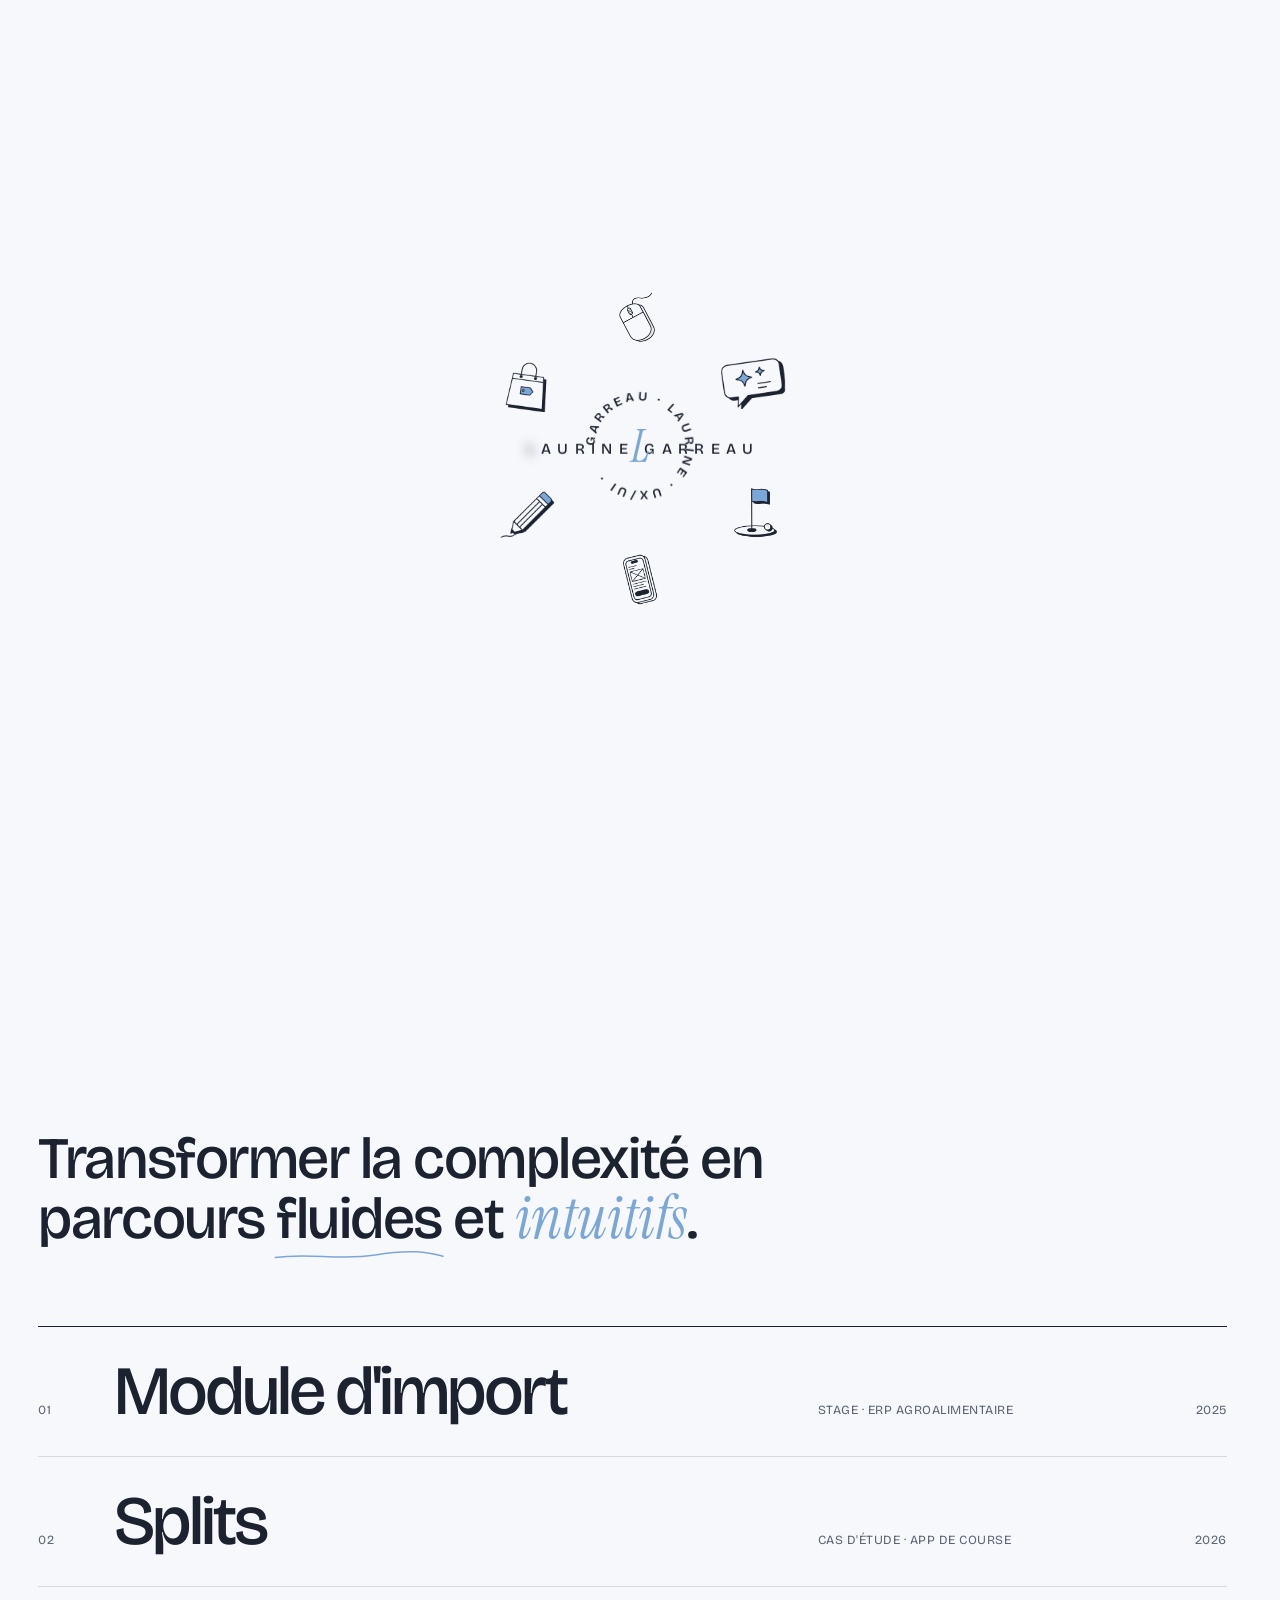
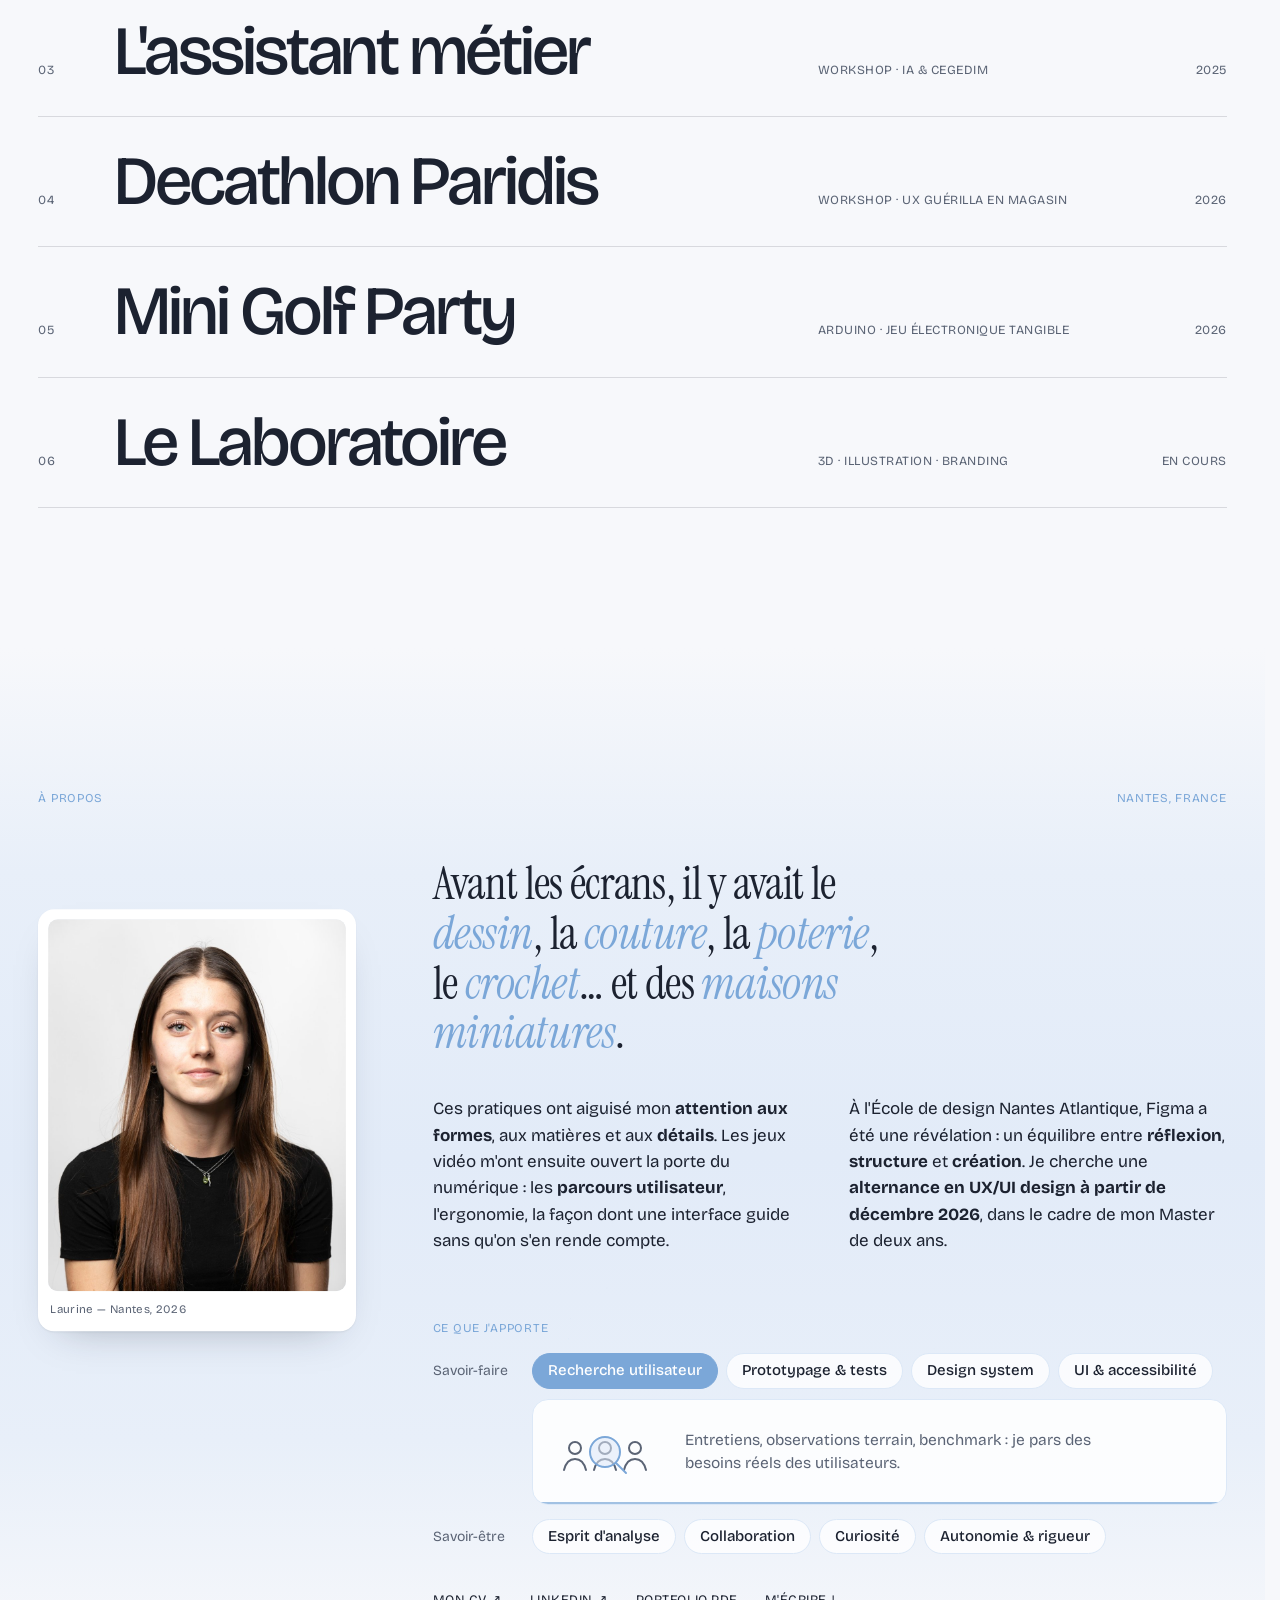
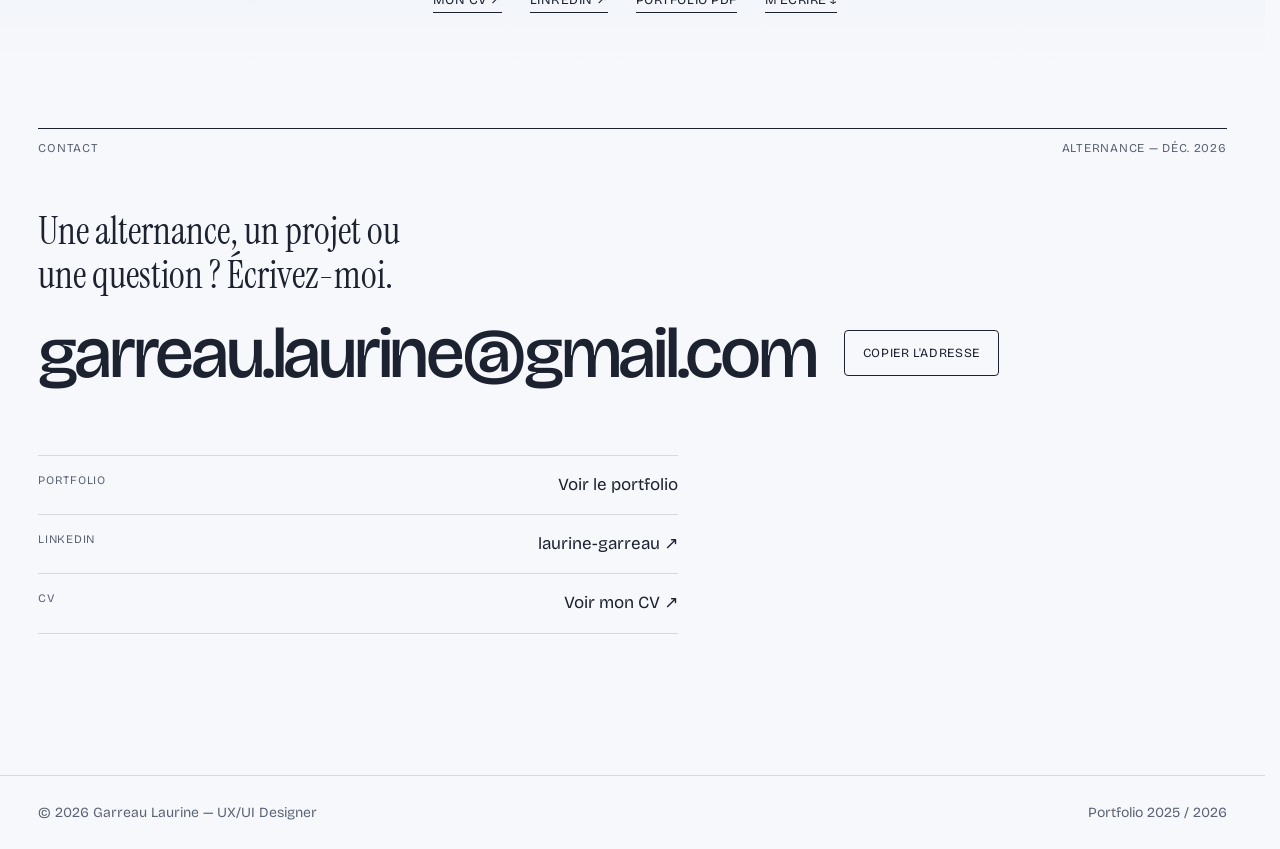
==== commit 7067ab1e: "CV : nouvelle version (photo détourée, colonne de gauche harmonisée) Co-Authored-By: Claude Opus 5.5" ====
--- a/index.html
+++ b/index.html
@@ -49,7 +49,7 @@
       <span class="mono">L</span>
     </a>
     <div class="header-right">
-      <a class="cv" href="assets/docs/cv-laurine-garreau.pdf?v=202611081700" target="_blank" rel="noopener">Mon CV ↗</a>
+      <a class="cv" href="assets/docs/cv-laurine-garreau.pdf?v=202611111600" target="_blank" rel="noopener">Mon CV ↗</a>
       <a class="cv" href="portfolio.html">Portfolio PDF</a>
       <a class="btn" href="#contact">Me contacter</a>
       <button class="menu-toggle" aria-label="Menu" aria-expanded="false"><span></span><span></span></button>
@@ -266,7 +266,7 @@
           </div>
 
           <p class="about-links reveal">
-            <a href="assets/docs/cv-laurine-garreau.pdf?v=202611081700" target="_blank" rel="noopener">Mon CV ↗</a>
+            <a href="assets/docs/cv-laurine-garreau.pdf?v=202611111600" target="_blank" rel="noopener">Mon CV ↗</a>
             <a href="https://www.linkedin.com/in/laurine-garreau-912156328/" target="_blank" rel="noopener">LinkedIn ↗</a>
             <a href="portfolio.html">Portfolio PDF</a>
             <a href="#contact">M'écrire ↓</a>
@@ -291,7 +291,7 @@
       <ul class="contact-direct reveal">
         <li><span>Portfolio</span><a href="portfolio.html">Voir le portfolio</a></li>
         <li><span>LinkedIn</span><a href="https://www.linkedin.com/in/laurine-garreau-912156328/" target="_blank" rel="noopener">laurine-garreau ↗</a></li>
-        <li><span>CV</span><a href="assets/docs/cv-laurine-garreau.pdf?v=202611081700" target="_blank" rel="noopener">Voir mon CV ↗</a></li>
+        <li><span>CV</span><a href="assets/docs/cv-laurine-garreau.pdf?v=202611111600" target="_blank" rel="noopener">Voir mon CV ↗</a></li>
       </ul>
     </div>
   </section>
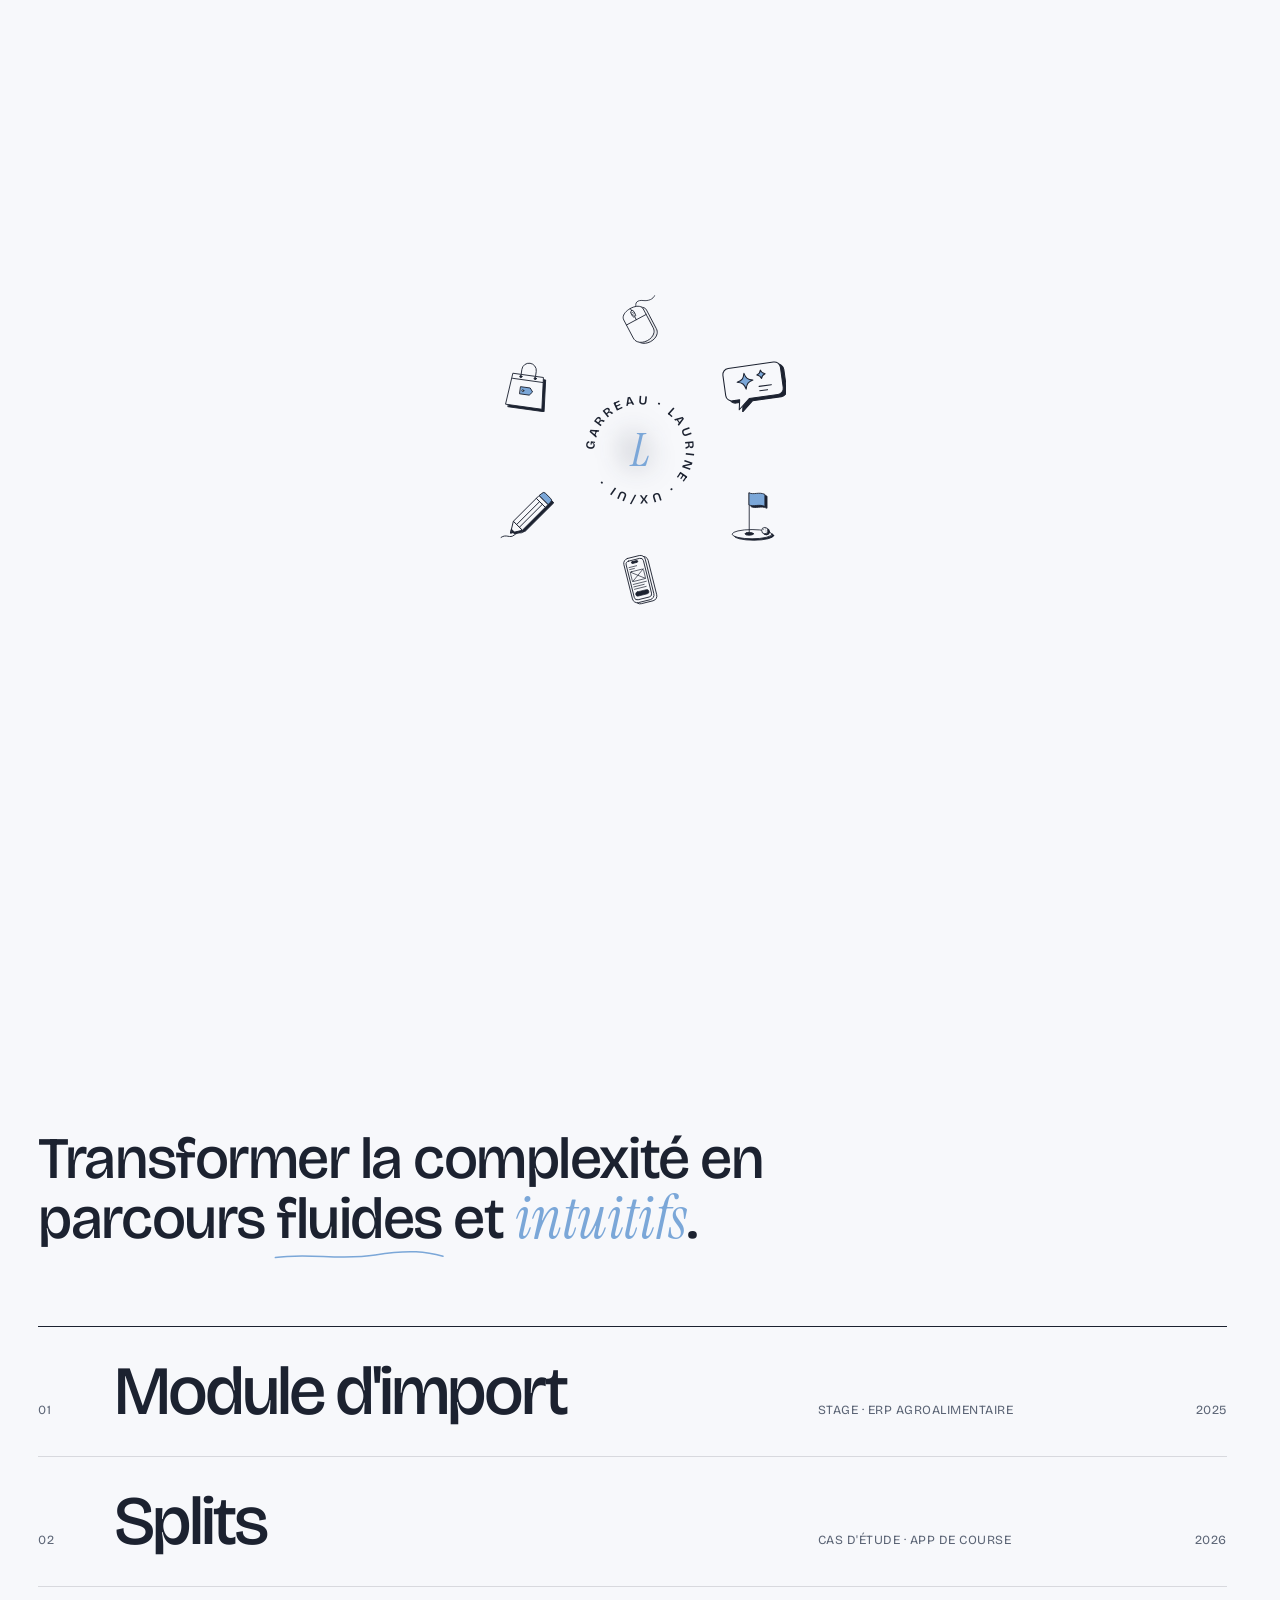
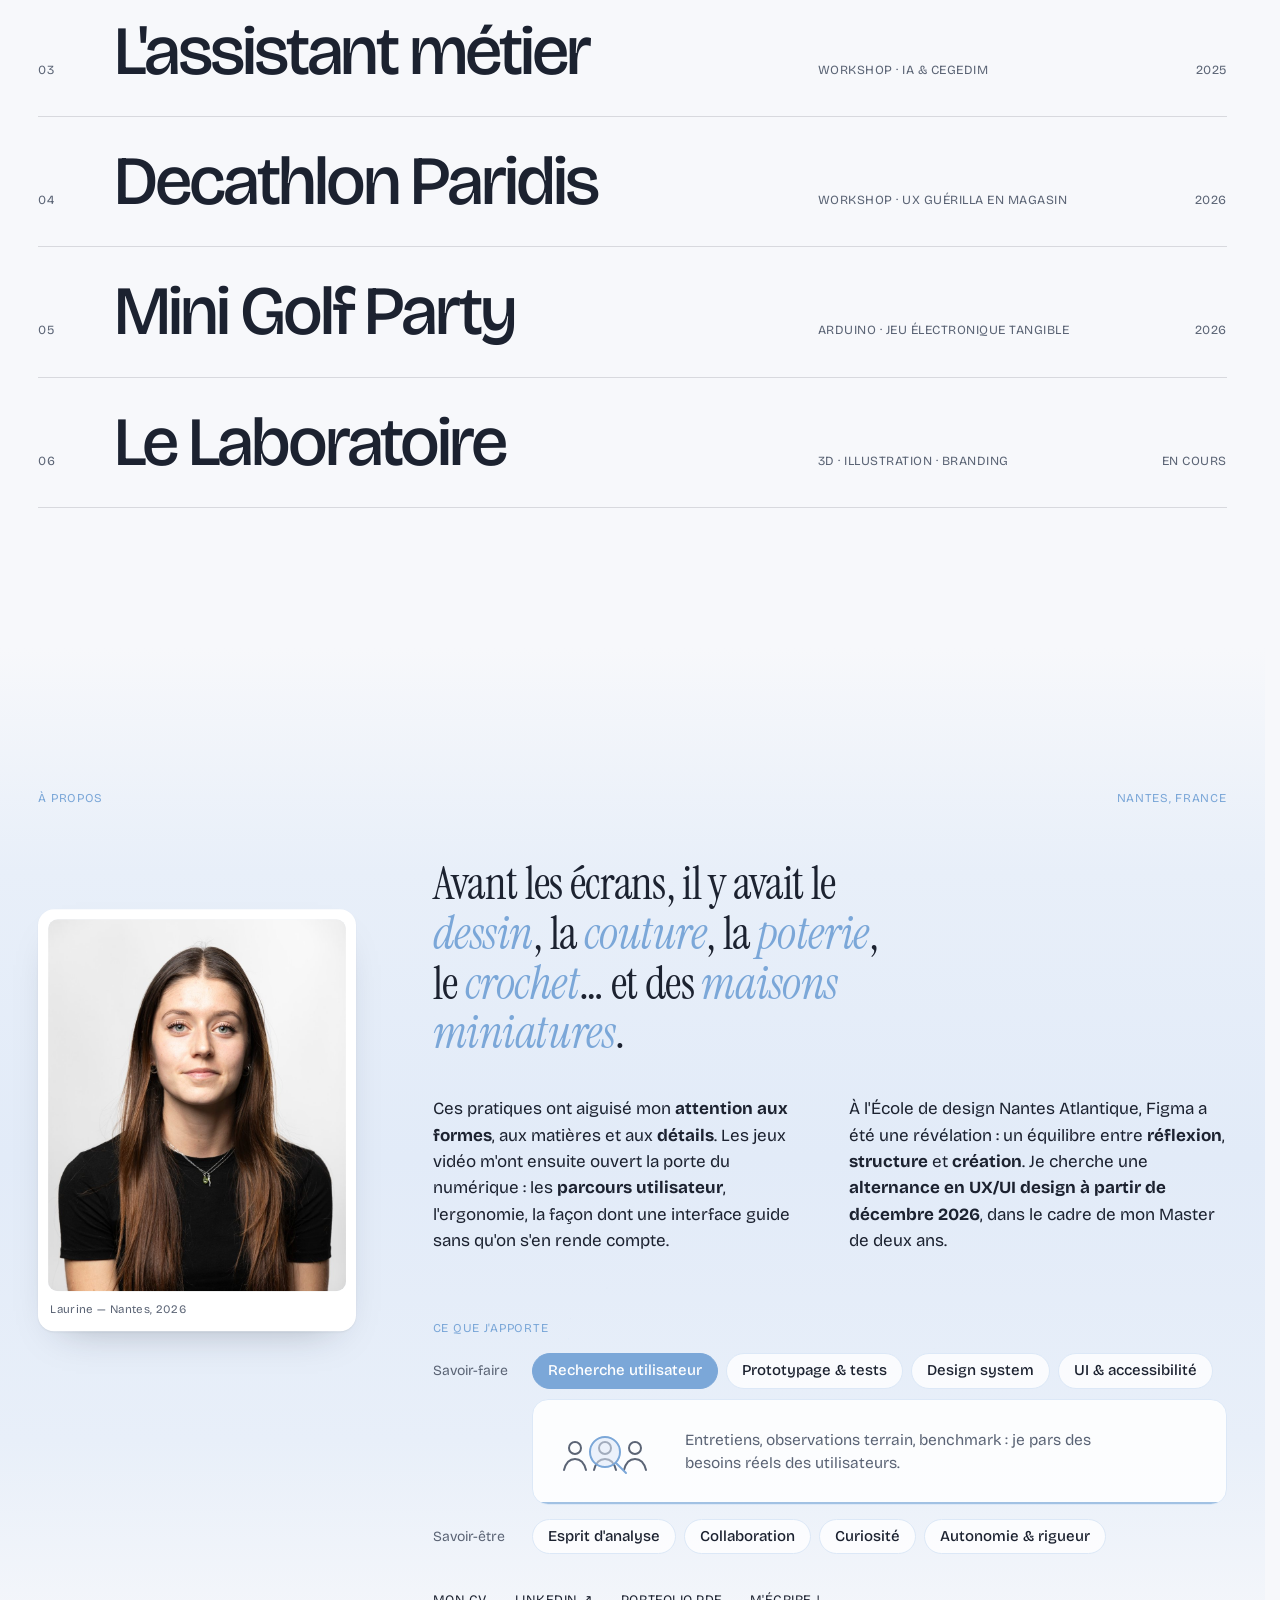
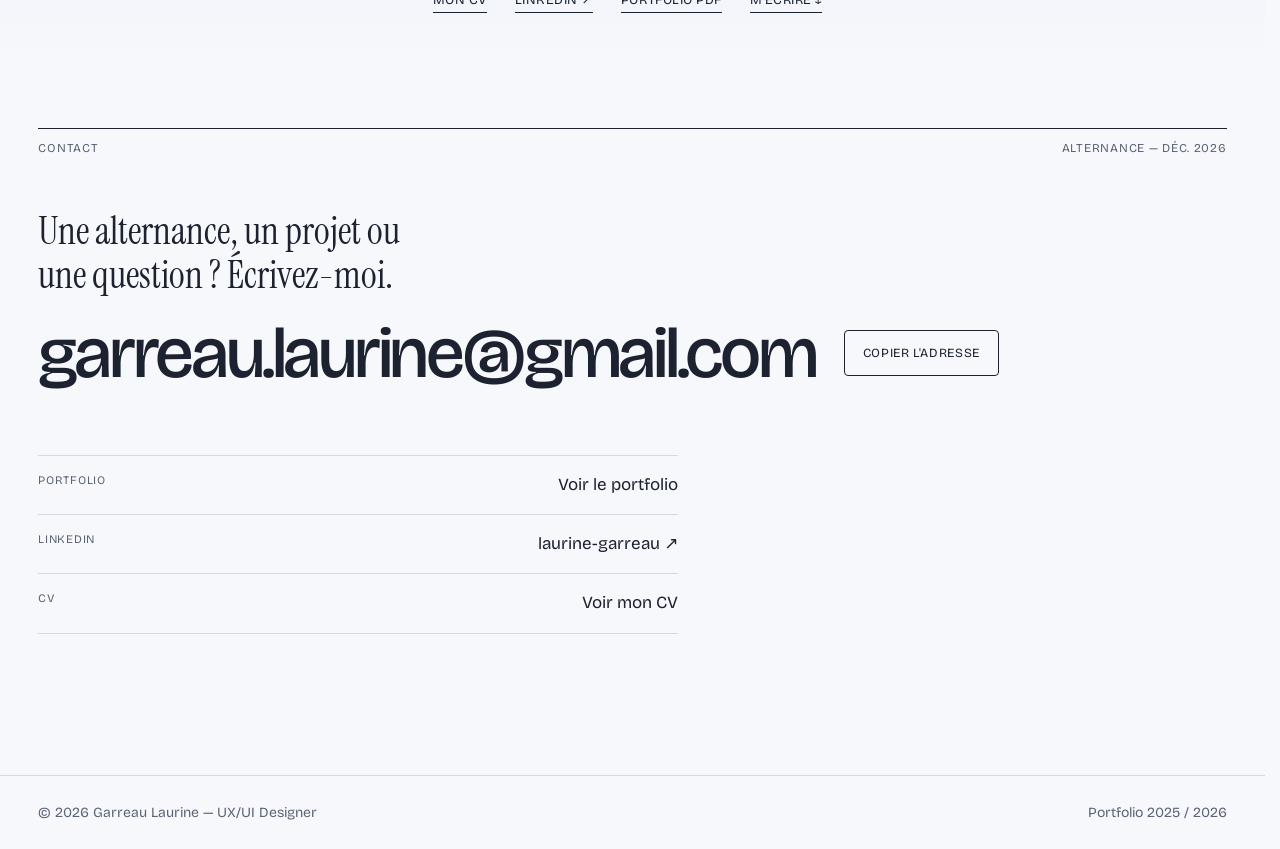
==== commit fcf1d141: "CV : page d'aperçu avant téléchargement (comme le portfolio) Les liens « Mon CV » mènent à cv.html :" ====
--- a/index.html
+++ b/index.html
@@ -21,7 +21,7 @@
   <link rel="preconnect" href="https://fonts.googleapis.com">
   <link rel="preconnect" href="https://fonts.gstatic.com" crossorigin>
   <link href="https://fonts.googleapis.com/css2?family=Bricolage+Grotesque:opsz,wght@12..96,200..800&family=Inter:wght@500;600&family=Instrument+Serif:ital@0;1&display=swap" rel="stylesheet">
-  <link rel="stylesheet" href="assets/css/style.css?v=202611111530">
+  <link rel="stylesheet" href="assets/css/style.css?v=202611111630">
   <!-- Active l'intro avant le premier affichage (évite un flash de la page finale) -->
   <!-- une seule fois par visite : en revenant d'une page projet, l'accueil s'affiche directement -->
   <script>try { if (!matchMedia('(prefers-reduced-motion: reduce)').matches && !sessionStorage.getItem('intro-vue')) document.documentElement.classList.add('intro-on'); } catch (e) {}</script>
@@ -49,7 +49,7 @@
       <span class="mono">L</span>
     </a>
     <div class="header-right">
-      <a class="cv" href="assets/docs/cv-laurine-garreau.pdf?v=202611111600" target="_blank" rel="noopener">Mon CV ↗</a>
+      <a class="cv" href="cv.html">Mon CV</a>
       <a class="cv" href="portfolio.html">Portfolio PDF</a>
       <a class="btn" href="#contact">Me contacter</a>
       <button class="menu-toggle" aria-label="Menu" aria-expanded="false"><span></span><span></span></button>
@@ -266,7 +266,7 @@
           </div>
 
           <p class="about-links reveal">
-            <a href="assets/docs/cv-laurine-garreau.pdf?v=202611111600" target="_blank" rel="noopener">Mon CV ↗</a>
+            <a href="cv.html">Mon CV</a>
             <a href="https://www.linkedin.com/in/laurine-garreau-912156328/" target="_blank" rel="noopener">LinkedIn ↗</a>
             <a href="portfolio.html">Portfolio PDF</a>
             <a href="#contact">M'écrire ↓</a>
@@ -291,7 +291,7 @@
       <ul class="contact-direct reveal">
         <li><span>Portfolio</span><a href="portfolio.html">Voir le portfolio</a></li>
         <li><span>LinkedIn</span><a href="https://www.linkedin.com/in/laurine-garreau-912156328/" target="_blank" rel="noopener">laurine-garreau ↗</a></li>
-        <li><span>CV</span><a href="assets/docs/cv-laurine-garreau.pdf?v=202611111600" target="_blank" rel="noopener">Voir mon CV ↗</a></li>
+        <li><span>CV</span><a href="cv.html">Voir mon CV</a></li>
       </ul>
     </div>
   </section>
--- a/assets/css/style.css
+++ b/assets/css/style.css
@@ -1006,3 +1006,6 @@
 .doc-pages { display: grid; gap: clamp(14px, 2vw, 24px); max-width: 1180px; margin-inline: auto; }
 .doc-pages .shot { grid-column: auto; display: block; width: 100%; }
 .doc-pages .shot img { aspect-ratio: 16 / 9; height: auto; }
+/* CV : une page au format portrait, moins large */
+.doc-pages--portrait { max-width: 860px; }
+.doc-pages--portrait .shot img { aspect-ratio: auto; }
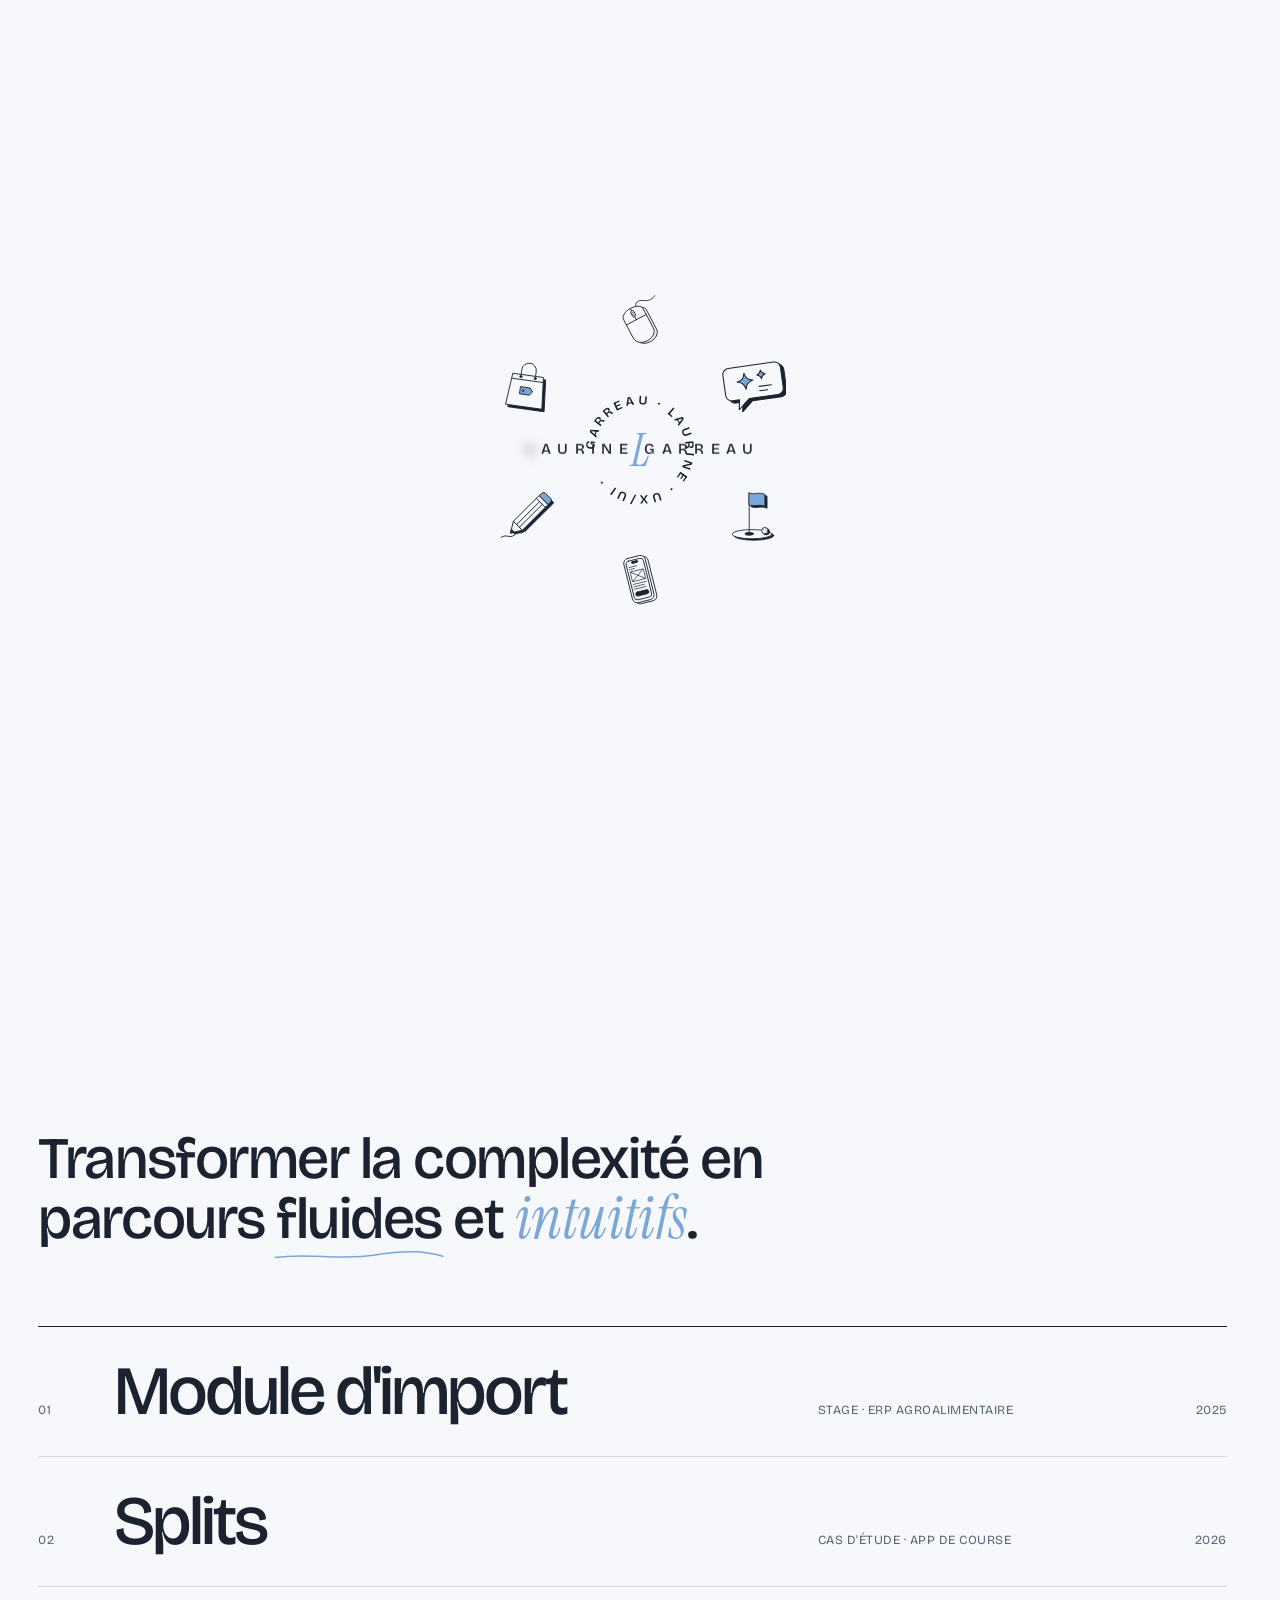
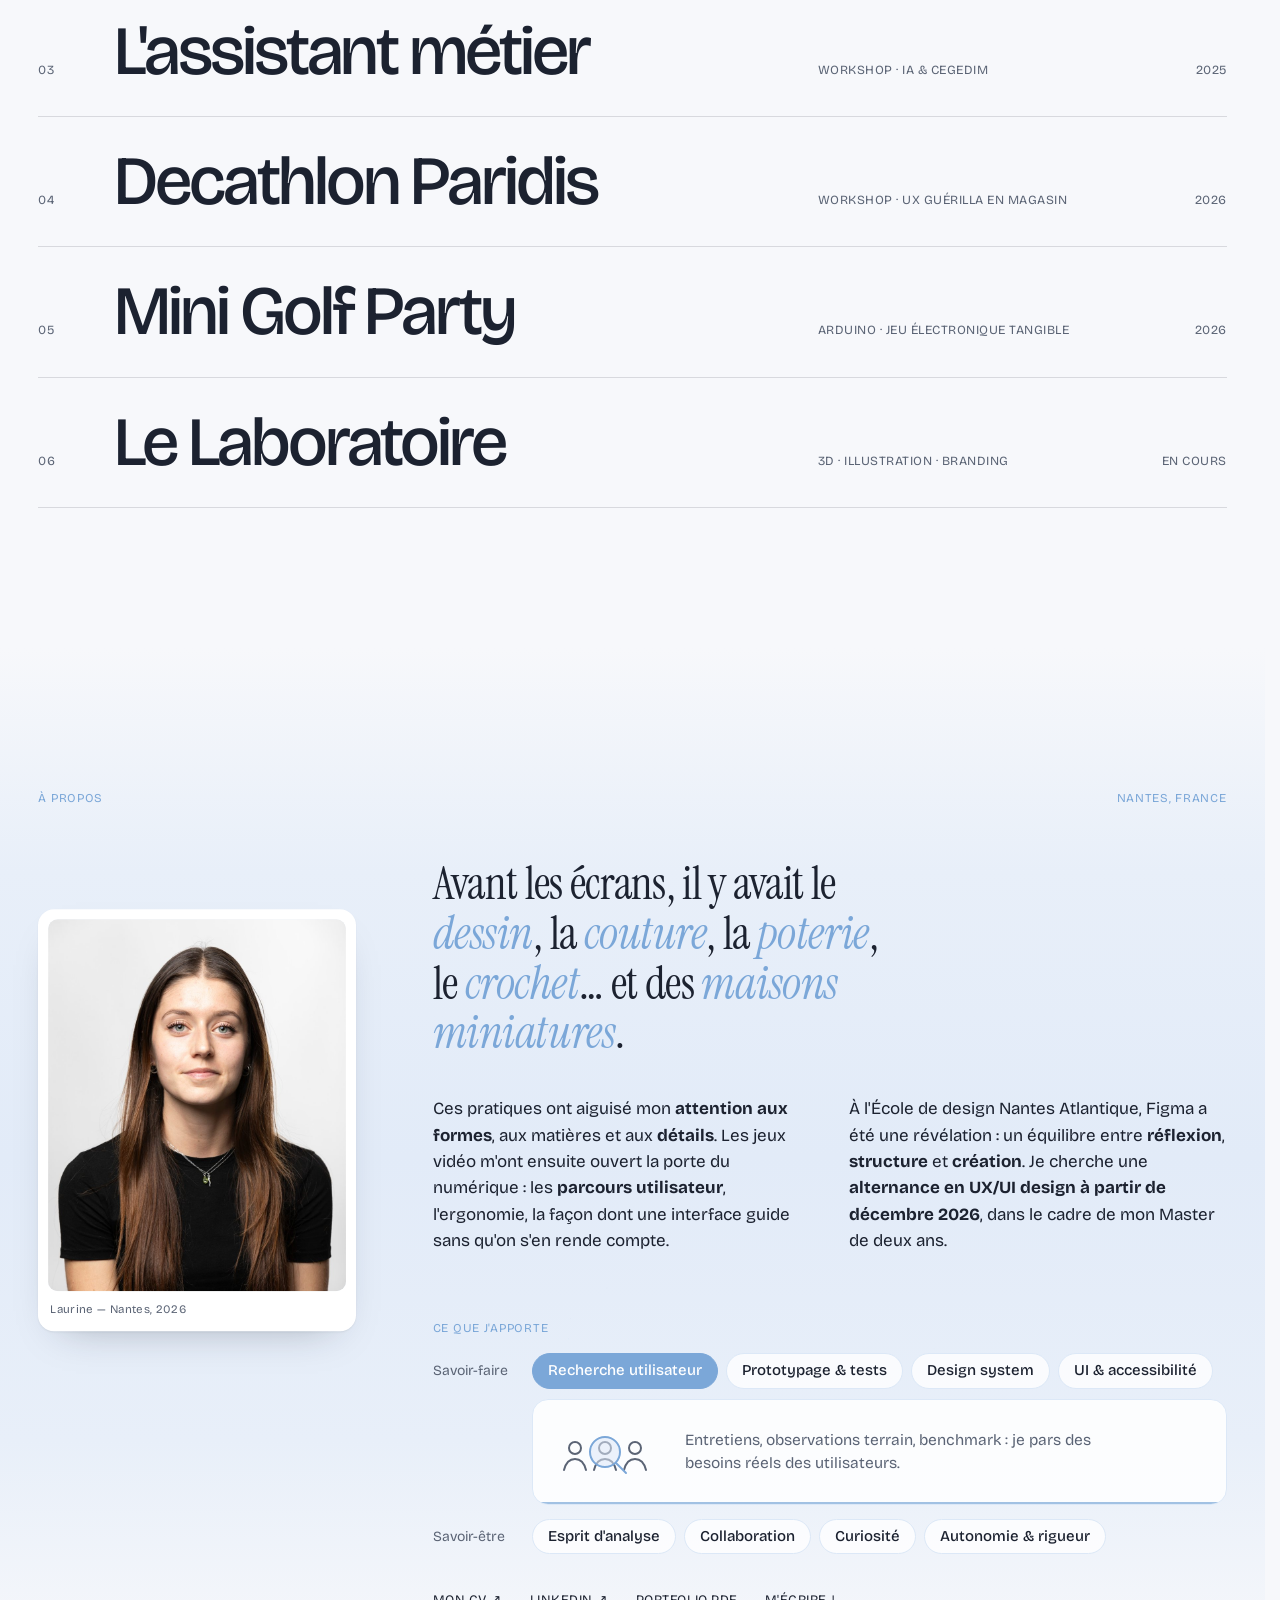
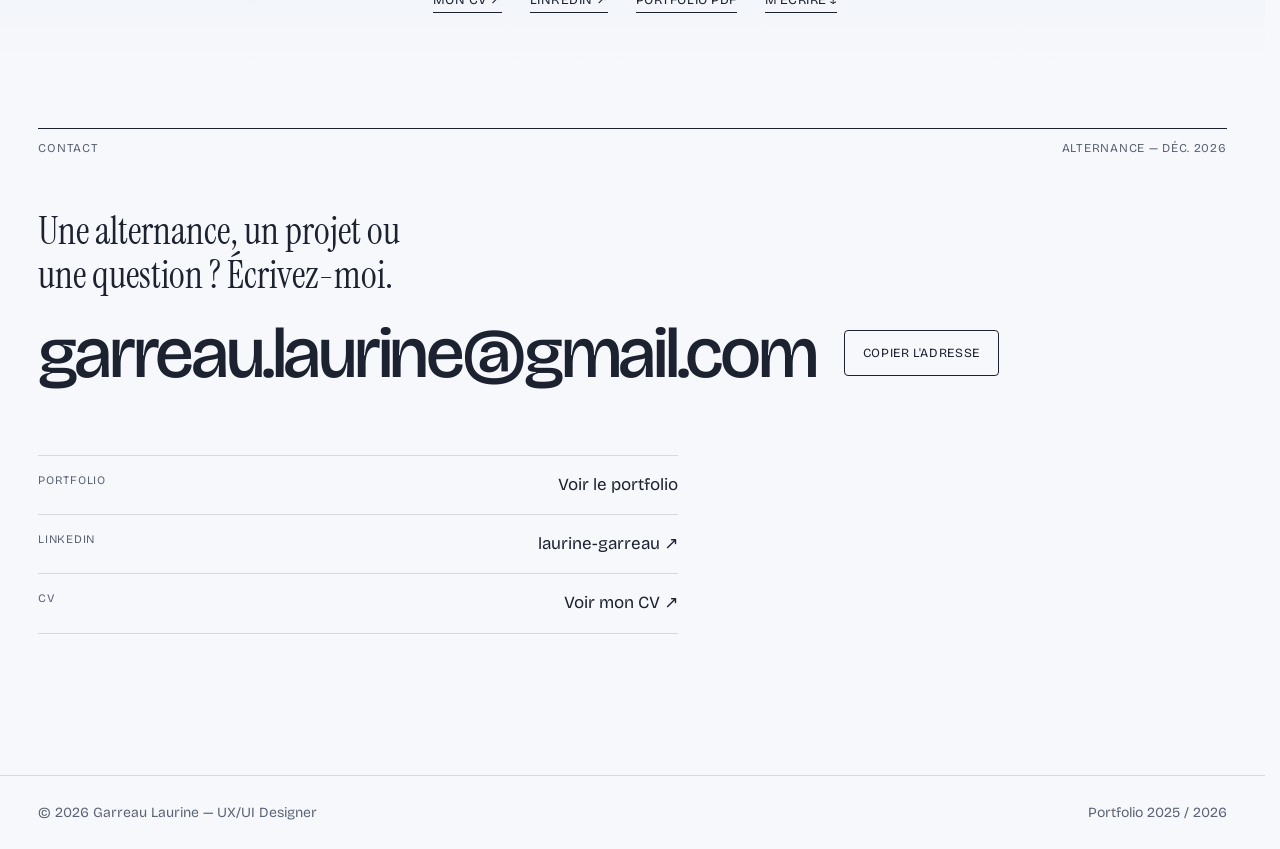
==== commit e7b64871: "CV : retour au lien direct vers le PDF (nouvelle version), sans page d'aperçu Co-Authored-By: Claude" ====
--- a/index.html
+++ b/index.html
@@ -21,7 +21,7 @@
   <link rel="preconnect" href="https://fonts.googleapis.com">
   <link rel="preconnect" href="https://fonts.gstatic.com" crossorigin>
   <link href="https://fonts.googleapis.com/css2?family=Bricolage+Grotesque:opsz,wght@12..96,200..800&family=Inter:wght@500;600&family=Instrument+Serif:ital@0;1&display=swap" rel="stylesheet">
-  <link rel="stylesheet" href="assets/css/style.css?v=202611111630">
+  <link rel="stylesheet" href="assets/css/style.css?v=202611111530">
   <!-- Active l'intro avant le premier affichage (évite un flash de la page finale) -->
   <!-- une seule fois par visite : en revenant d'une page projet, l'accueil s'affiche directement -->
   <script>try { if (!matchMedia('(prefers-reduced-motion: reduce)').matches && !sessionStorage.getItem('intro-vue')) document.documentElement.classList.add('intro-on'); } catch (e) {}</script>
@@ -49,7 +49,7 @@
       <span class="mono">L</span>
     </a>
     <div class="header-right">
-      <a class="cv" href="cv.html">Mon CV</a>
+      <a class="cv" href="assets/docs/cv-laurine-garreau.pdf?v=202611111600" target="_blank" rel="noopener">Mon CV ↗</a>
       <a class="cv" href="portfolio.html">Portfolio PDF</a>
       <a class="btn" href="#contact">Me contacter</a>
       <button class="menu-toggle" aria-label="Menu" aria-expanded="false"><span></span><span></span></button>
@@ -266,7 +266,7 @@
           </div>
 
           <p class="about-links reveal">
-            <a href="cv.html">Mon CV</a>
+            <a href="assets/docs/cv-laurine-garreau.pdf?v=202611111600" target="_blank" rel="noopener">Mon CV ↗</a>
             <a href="https://www.linkedin.com/in/laurine-garreau-912156328/" target="_blank" rel="noopener">LinkedIn ↗</a>
             <a href="portfolio.html">Portfolio PDF</a>
             <a href="#contact">M'écrire ↓</a>
@@ -291,7 +291,7 @@
       <ul class="contact-direct reveal">
         <li><span>Portfolio</span><a href="portfolio.html">Voir le portfolio</a></li>
         <li><span>LinkedIn</span><a href="https://www.linkedin.com/in/laurine-garreau-912156328/" target="_blank" rel="noopener">laurine-garreau ↗</a></li>
-        <li><span>CV</span><a href="cv.html">Voir mon CV</a></li>
+        <li><span>CV</span><a href="assets/docs/cv-laurine-garreau.pdf?v=202611111600" target="_blank" rel="noopener">Voir mon CV ↗</a></li>
       </ul>
     </div>
   </section>
--- a/assets/css/style.css
+++ b/assets/css/style.css
@@ -1006,6 +1006,3 @@
 .doc-pages { display: grid; gap: clamp(14px, 2vw, 24px); max-width: 1180px; margin-inline: auto; }
 .doc-pages .shot { grid-column: auto; display: block; width: 100%; }
 .doc-pages .shot img { aspect-ratio: 16 / 9; height: auto; }
-/* CV : une page au format portrait, moins large */
-.doc-pages--portrait { max-width: 860px; }
-.doc-pages--portrait .shot img { aspect-ratio: auto; }
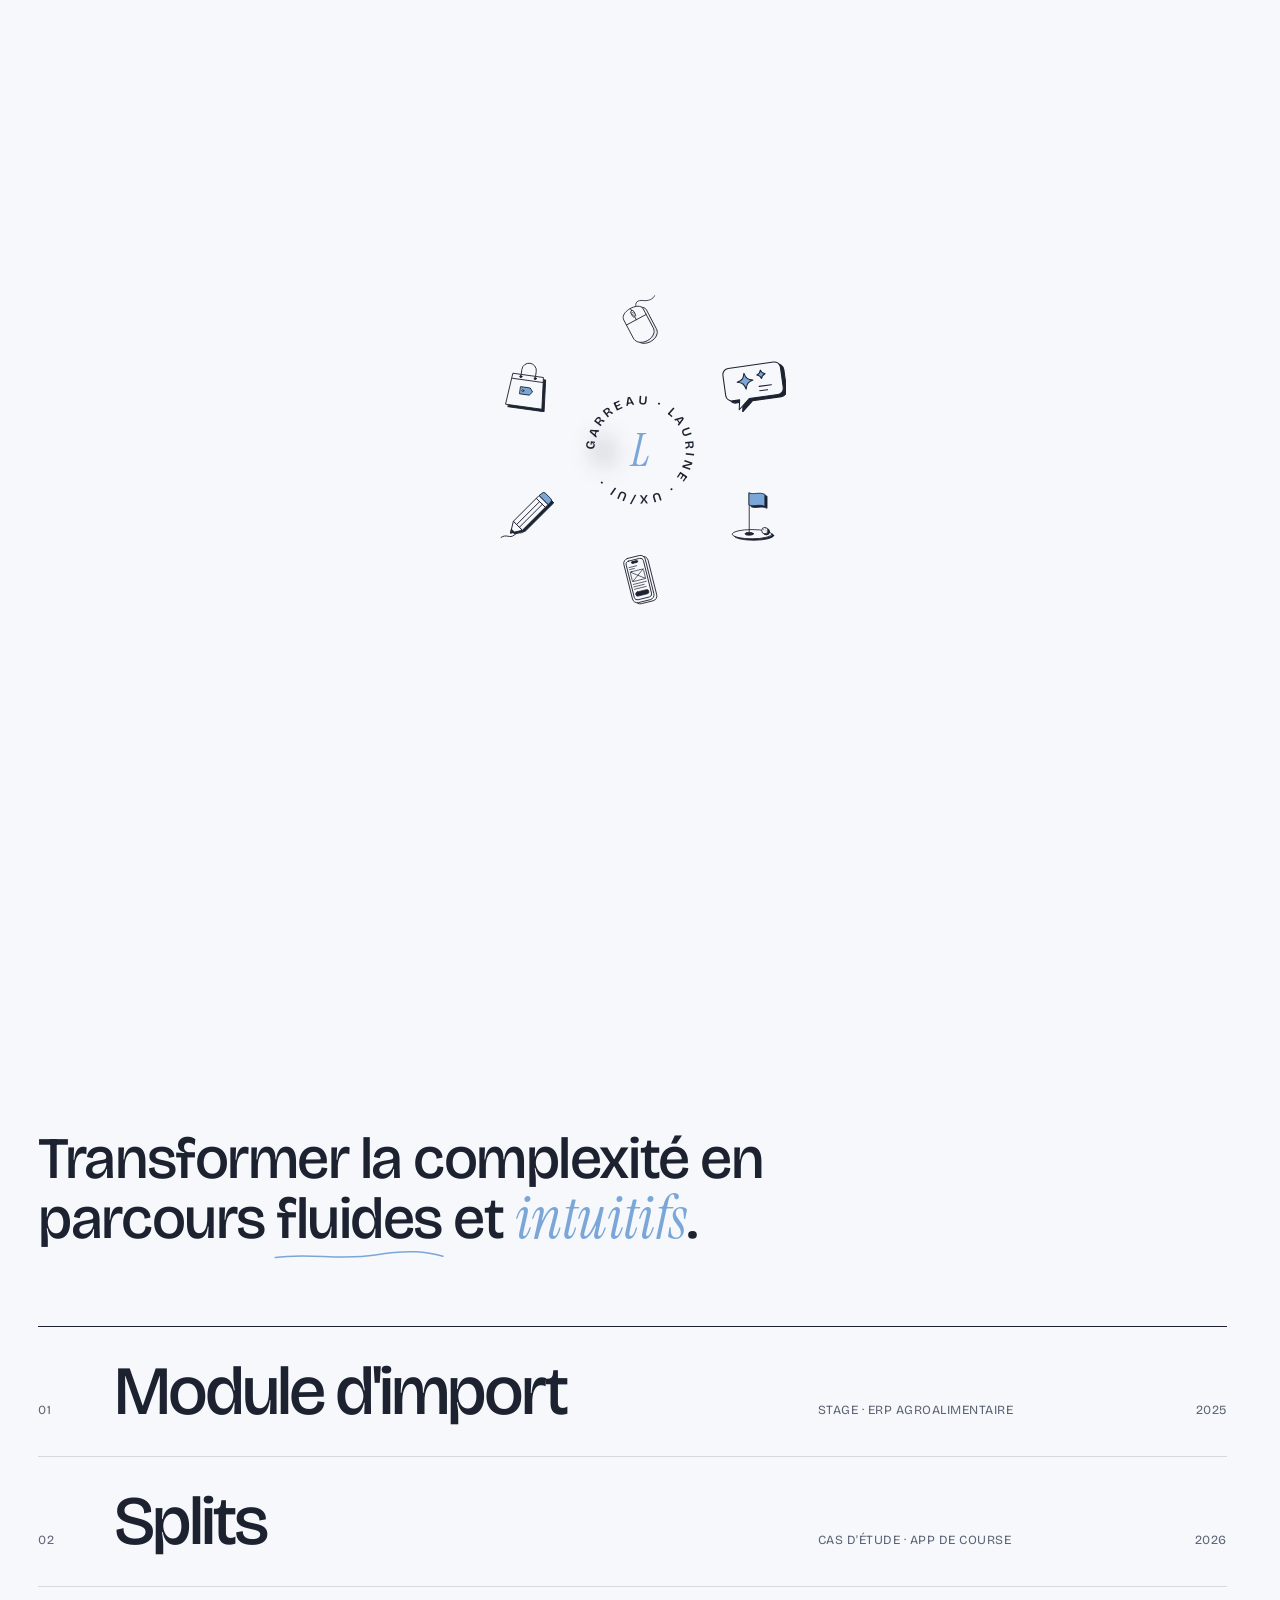
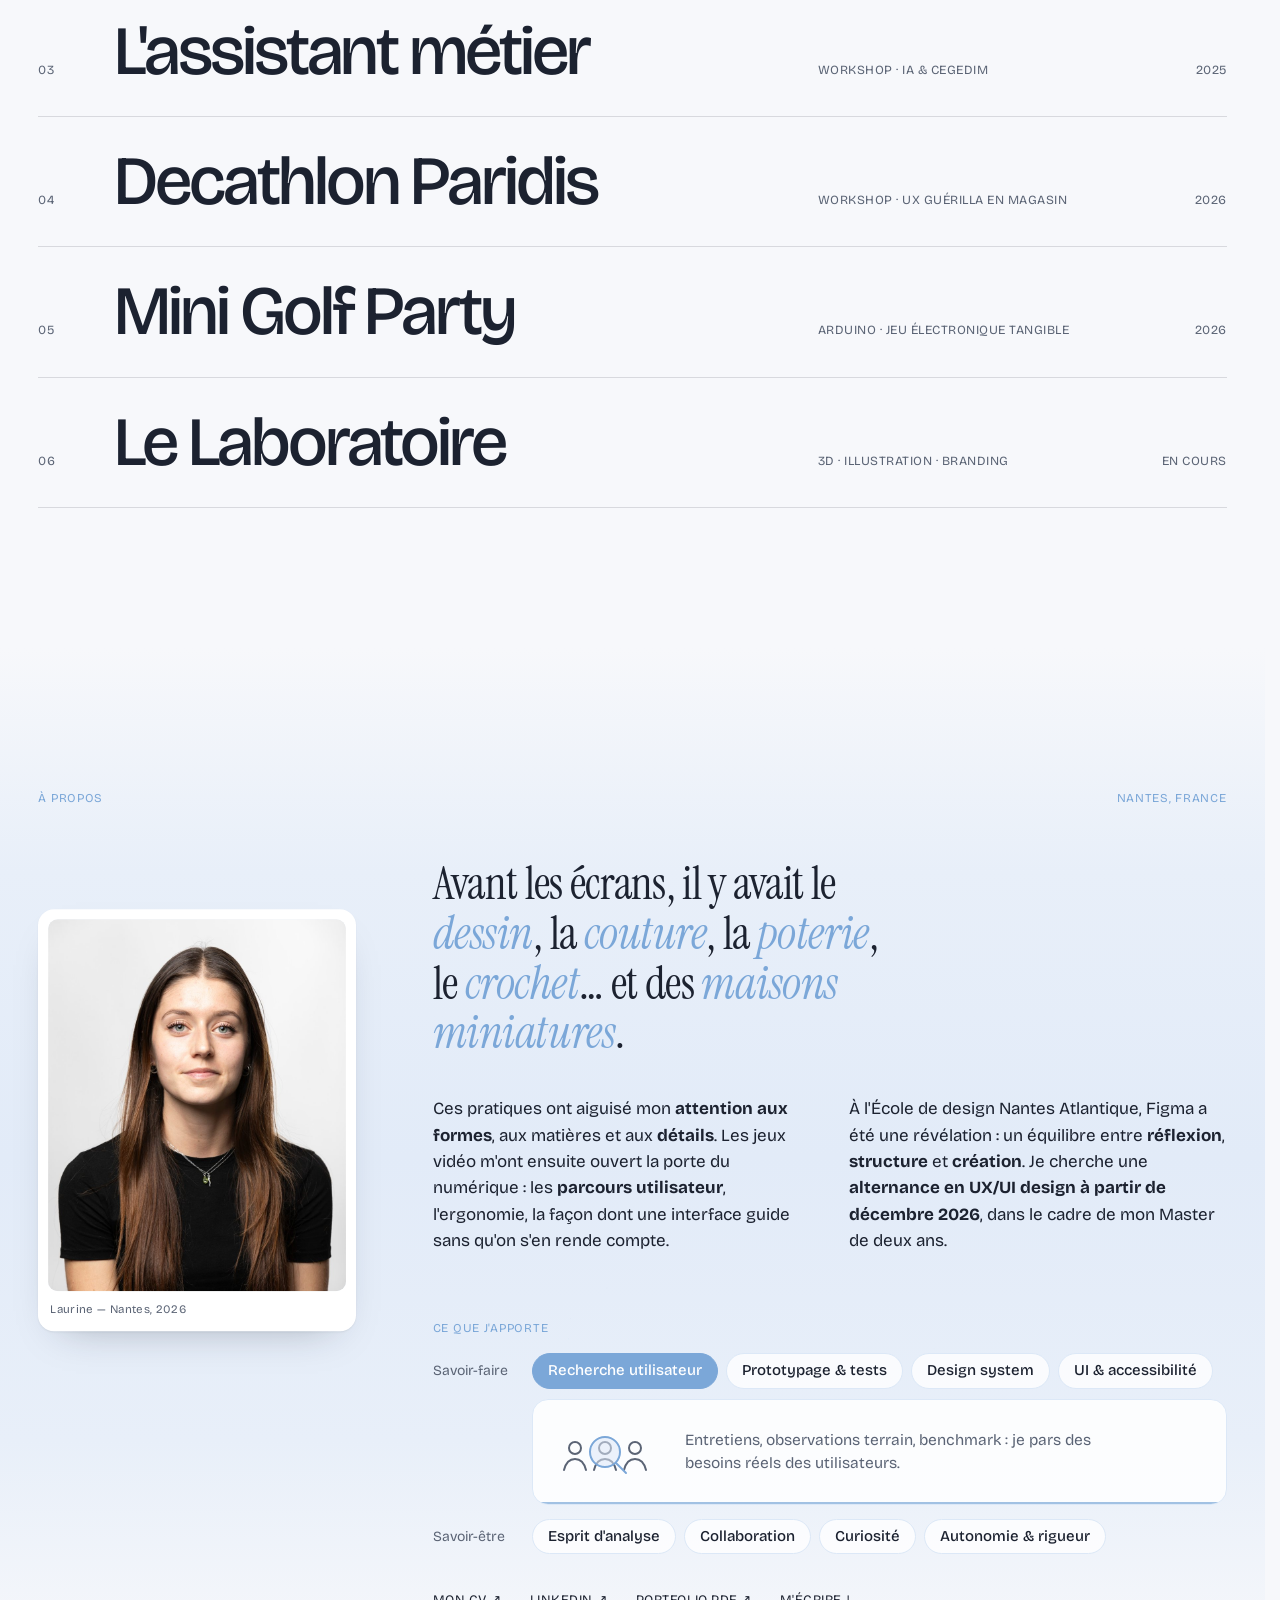
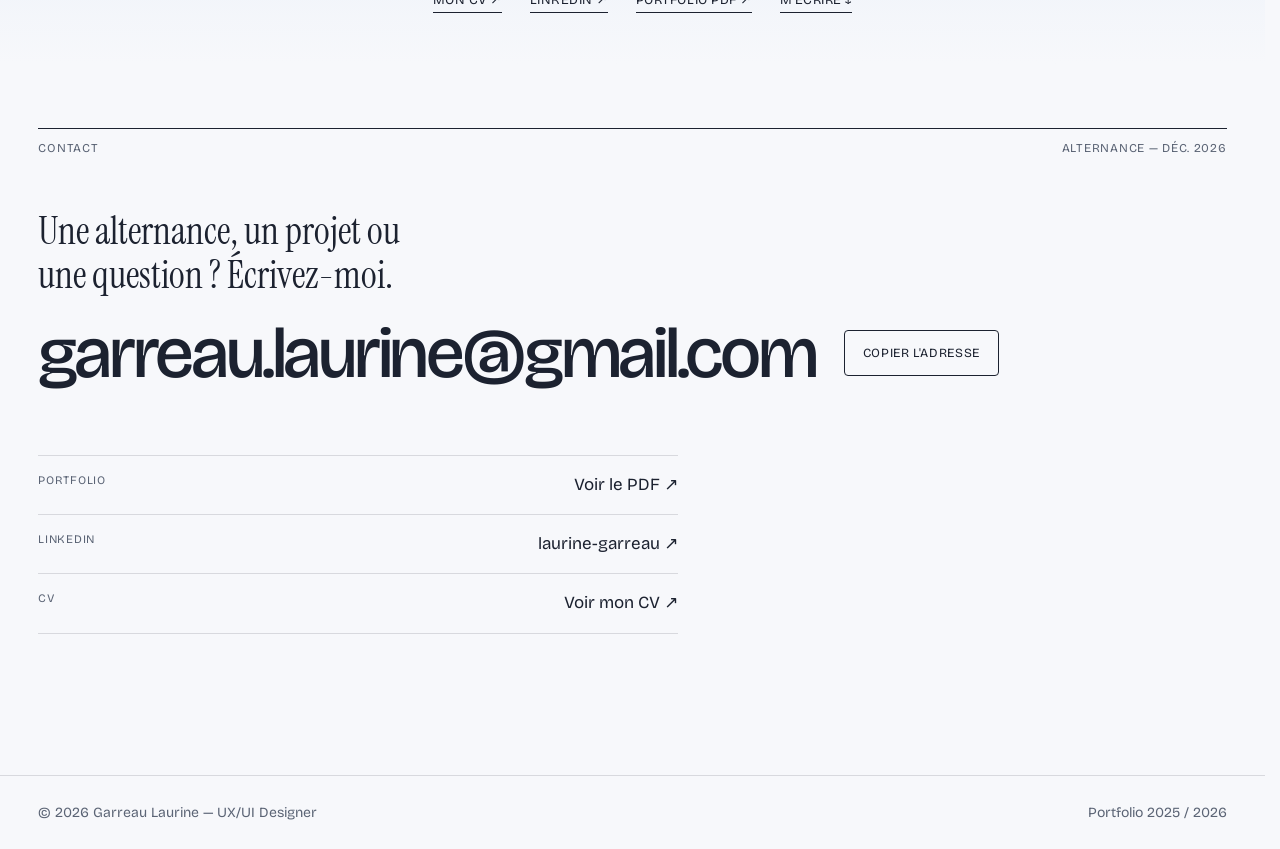
==== commit 44a469a2: "Portfolio PDF : retour au lien direct (nouvel onglet), sans page d'aperçu Le PDF reste la version av" ====
--- a/index.html
+++ b/index.html
@@ -21,7 +21,7 @@
   <link rel="preconnect" href="https://fonts.googleapis.com">
   <link rel="preconnect" href="https://fonts.gstatic.com" crossorigin>
   <link href="https://fonts.googleapis.com/css2?family=Bricolage+Grotesque:opsz,wght@12..96,200..800&family=Inter:wght@500;600&family=Instrument+Serif:ital@0;1&display=swap" rel="stylesheet">
-  <link rel="stylesheet" href="assets/css/style.css?v=202611111530">
+  <link rel="stylesheet" href="assets/css/style.css?v=202611111700">
   <!-- Active l'intro avant le premier affichage (évite un flash de la page finale) -->
   <!-- une seule fois par visite : en revenant d'une page projet, l'accueil s'affiche directement -->
   <script>try { if (!matchMedia('(prefers-reduced-motion: reduce)').matches && !sessionStorage.getItem('intro-vue')) document.documentElement.classList.add('intro-on'); } catch (e) {}</script>
@@ -50,7 +50,7 @@
     </a>
     <div class="header-right">
       <a class="cv" href="assets/docs/cv-laurine-garreau.pdf?v=202611111600" target="_blank" rel="noopener">Mon CV ↗</a>
-      <a class="cv" href="portfolio.html">Portfolio PDF</a>
+      <a class="cv" href="assets/docs/Portfolio%20Garreau%20Laurine.pdf?v=202611111700" target="_blank" rel="noopener">Portfolio PDF ↗</a>
       <a class="btn" href="#contact">Me contacter</a>
       <button class="menu-toggle" aria-label="Menu" aria-expanded="false"><span></span><span></span></button>
     </div>
@@ -268,7 +268,7 @@
           <p class="about-links reveal">
             <a href="assets/docs/cv-laurine-garreau.pdf?v=202611111600" target="_blank" rel="noopener">Mon CV ↗</a>
             <a href="https://www.linkedin.com/in/laurine-garreau-912156328/" target="_blank" rel="noopener">LinkedIn ↗</a>
-            <a href="portfolio.html">Portfolio PDF</a>
+            <a href="assets/docs/Portfolio%20Garreau%20Laurine.pdf?v=202611111700" target="_blank" rel="noopener">Portfolio PDF ↗</a>
             <a href="#contact">M'écrire ↓</a>
           </p>
         </div>
@@ -289,7 +289,7 @@
         <button class="btn mail-copy" type="button" data-copy="garreau.laurine@gmail.com">Copier l'adresse</button>
       </div>
       <ul class="contact-direct reveal">
-        <li><span>Portfolio</span><a href="portfolio.html">Voir le portfolio</a></li>
+        <li><span>Portfolio</span><a href="assets/docs/Portfolio%20Garreau%20Laurine.pdf?v=202611111700" target="_blank" rel="noopener">Voir le PDF ↗</a></li>
         <li><span>LinkedIn</span><a href="https://www.linkedin.com/in/laurine-garreau-912156328/" target="_blank" rel="noopener">laurine-garreau ↗</a></li>
         <li><span>CV</span><a href="assets/docs/cv-laurine-garreau.pdf?v=202611111600" target="_blank" rel="noopener">Voir mon CV ↗</a></li>
       </ul>
--- a/assets/css/style.css
+++ b/assets/css/style.css
@@ -998,11 +998,3 @@
   .hero-meta p strong { color: var(--ink); }
   .hero-meta .status { font-size: 11.5px; }
 }
-
-/* Aperçu du portfolio PDF : les pages à feuilleter, le téléchargement en haut et en bas */
-.doc-actions { display: flex; flex-wrap: wrap; gap: 12px; margin-top: clamp(20px, 3vw, 32px); }
-.doc-actions--end { justify-content: center; margin: clamp(40px, 6vw, 80px) 0 clamp(64px, 9vw, 120px); }
-.doc-size { opacity: .7; font-weight: 400; }
-.doc-pages { display: grid; gap: clamp(14px, 2vw, 24px); max-width: 1180px; margin-inline: auto; }
-.doc-pages .shot { grid-column: auto; display: block; width: 100%; }
-.doc-pages .shot img { aspect-ratio: 16 / 9; height: auto; }
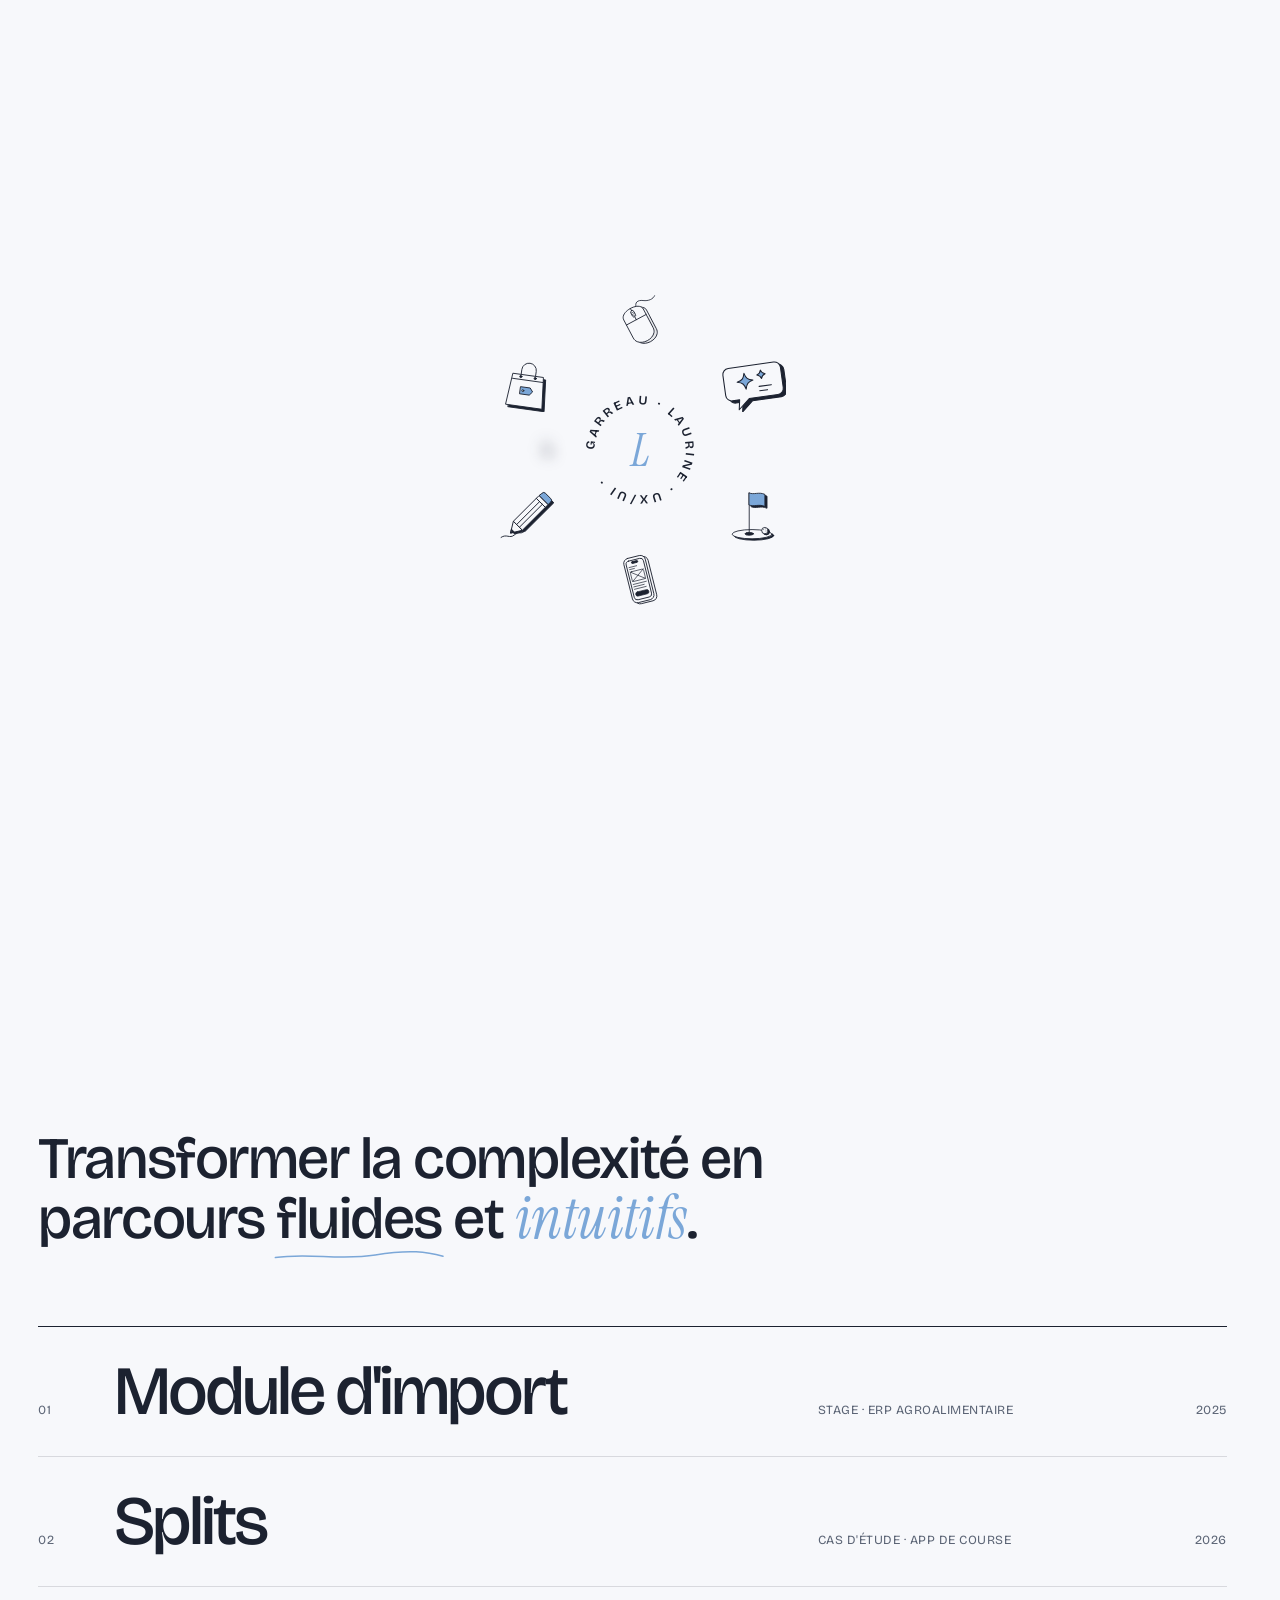
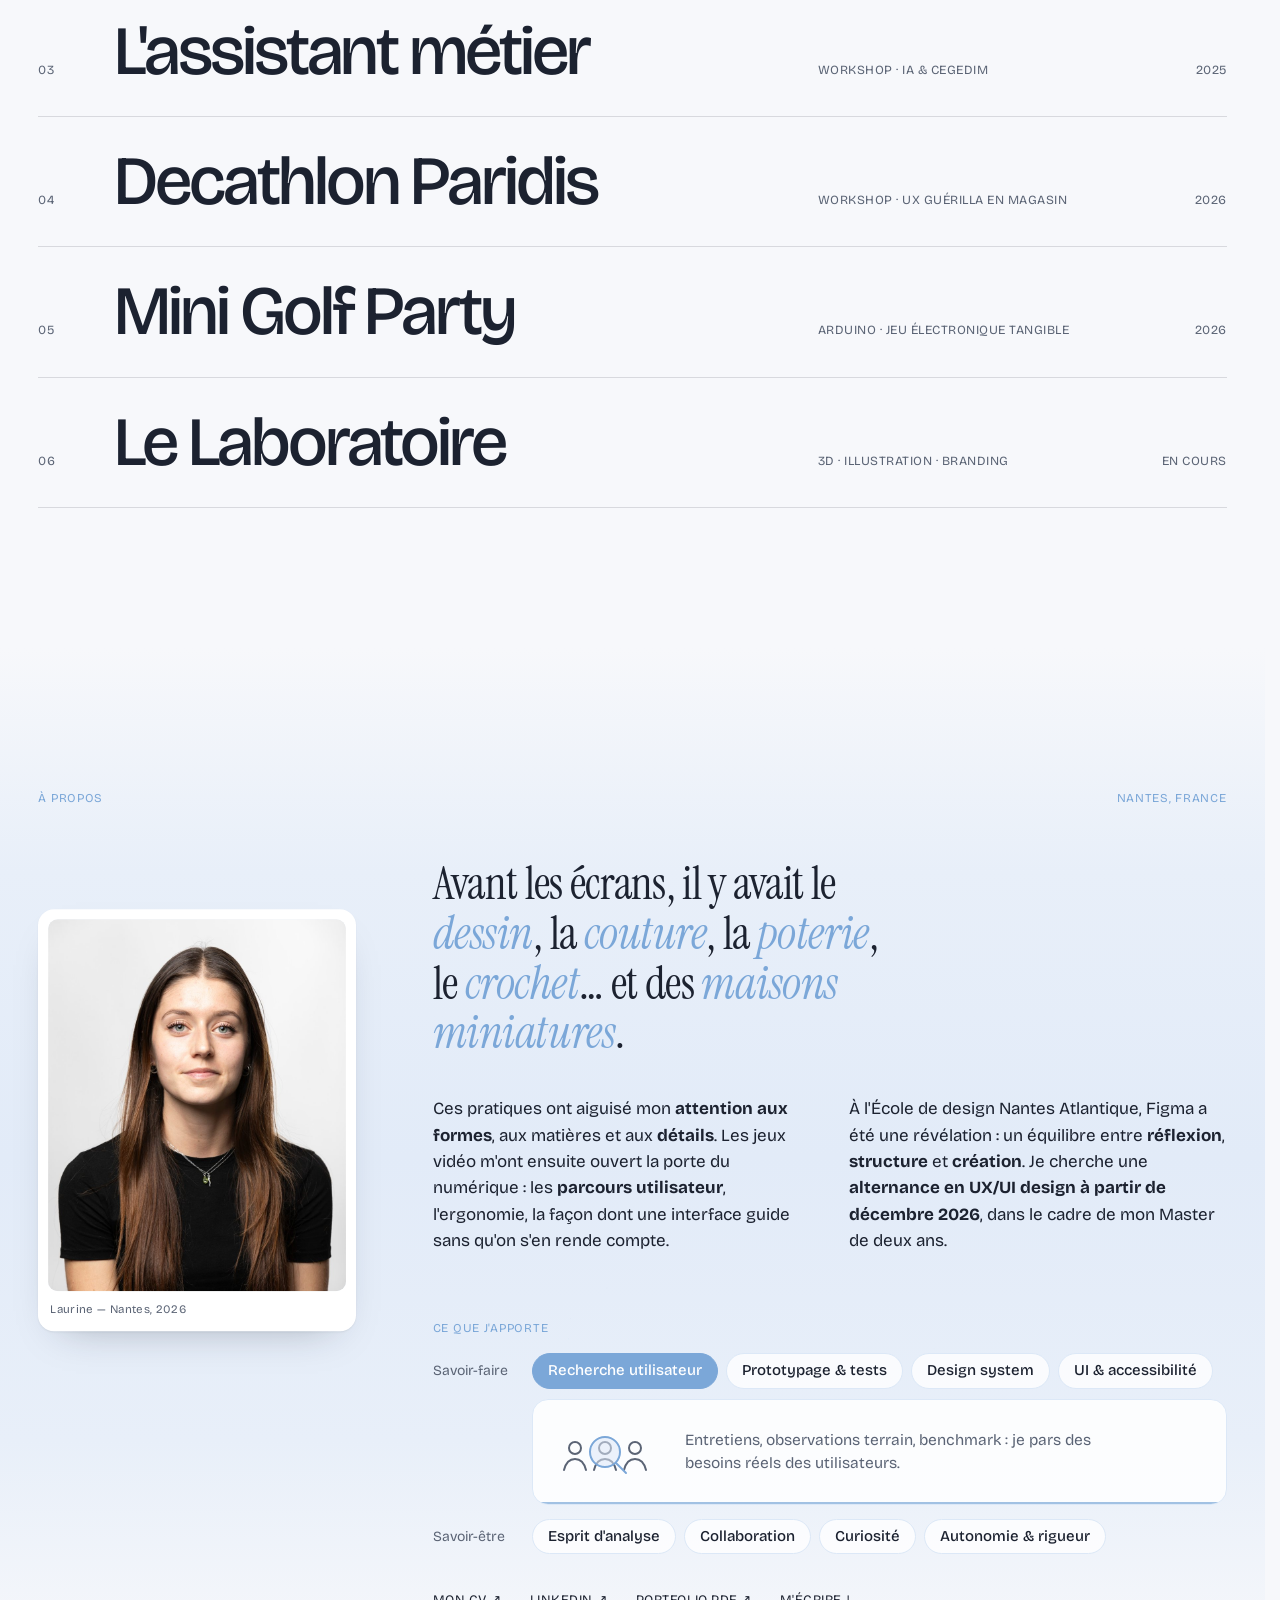
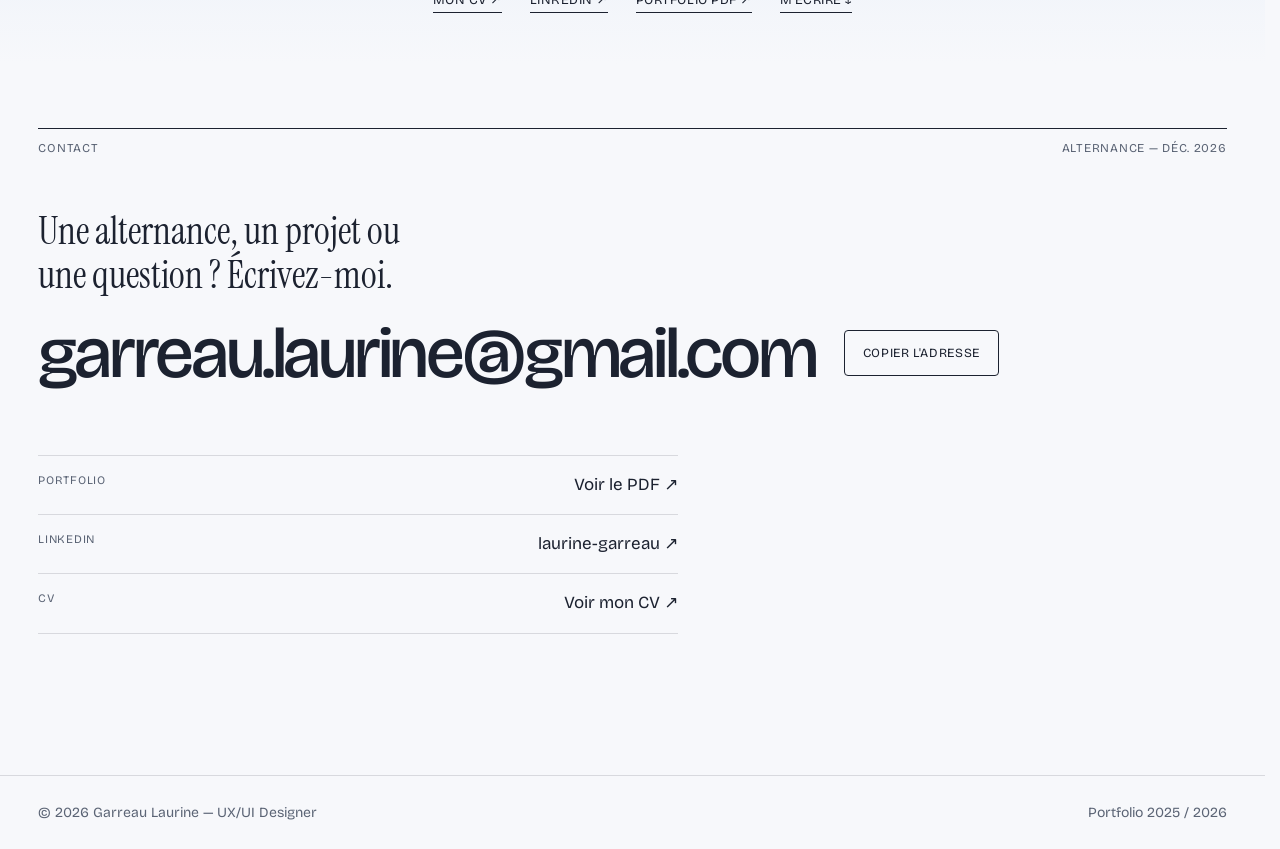
==== commit f5e9ba12: "Nettoyage et optimisation du site - accueil : un seul dessin des courbes de niveau dans le HTML (rec" ====
--- a/index.html
+++ b/index.html
@@ -21,7 +21,7 @@
   <link rel="preconnect" href="https://fonts.googleapis.com">
   <link rel="preconnect" href="https://fonts.gstatic.com" crossorigin>
   <link href="https://fonts.googleapis.com/css2?family=Bricolage+Grotesque:opsz,wght@12..96,200..800&family=Inter:wght@500;600&family=Instrument+Serif:ital@0;1&display=swap" rel="stylesheet">
-  <link rel="stylesheet" href="assets/css/style.css?v=202611111700">
+  <link rel="stylesheet" href="assets/css/style.css?v=20261114">
   <!-- Active l'intro avant le premier affichage (évite un flash de la page finale) -->
   <!-- une seule fois par visite : en revenant d'une page projet, l'accueil s'affiche directement -->
   <script>try { if (!matchMedia('(prefers-reduced-motion: reduce)').matches && !sessionStorage.getItem('intro-vue')) document.documentElement.classList.add('intro-on'); } catch (e) {}</script>
@@ -69,8 +69,8 @@
         <!-- Les .perch sont des ancres de largeur nulle : l'objet est posé par-dessus le texte (sur le haut des
              minuscules, dans un blanc ou en bord de mot), sans décaler les lettres. Comme il est dans la ligne,
              il arrive avec elle au chargement. -->
-        <span class="line">La<span class="perch"><a class="deco deco--mouse" href="module-import.html" aria-label="Projet Module d'import"><img class="deco-obj" src="assets/img/deco/souris.svg?v=2" alt=""><span class="deco-card" aria-hidden="true"><img src="assets/img/module-cover.webp?v=202611031959" alt="" loading="lazy"><span class="deco-card-txt"><span class="deco-card-name"><span class="deco-card-num">01</span> Module d'import</span><span class="deco-card-go">Stage · ERP agroalimentaire <span class="deco-card-arrow">↗</span></span><span class="deco-card-short">→ découvrir</span></span></span></a></span>urine <br class="br-mob"><span class="perch"><a class="deco deco--ia" href="assistant-metier.html" aria-label="Projet L'assistant métier"><img class="deco-obj" src="assets/img/deco/bulle-ia.svg?v=2" alt=""><span class="deco-card" aria-hidden="true"><img src="assets/img/assistant-thumb.webp?v=202611031959" alt="" loading="lazy"><span class="deco-card-txt"><span class="deco-card-name"><span class="deco-card-num">03</span> L'assistant métier</span><span class="deco-card-go">Workshop · IA &amp; Cegedim <span class="deco-card-arrow">↗</span></span><span class="deco-card-short">→ découvrir</span></span></span></a></span>Garrea<span class="perch"><a class="deco deco--golf" href="minigolf.html" aria-label="Projet Mini Golf Party"><img class="deco-obj" src="assets/img/deco/golf.svg?v=2" alt=""><span class="deco-card" aria-hidden="true"><img src="assets/img/golf-peek.webp?v=202611051200" alt="" loading="lazy"><span class="deco-card-txt"><span class="deco-card-name"><span class="deco-card-num">05</span> Mini Golf Party</span><span class="deco-card-go">Arduino · Jeu électronique tangible <span class="deco-card-arrow">↗</span></span><span class="deco-card-short">→ découvrir</span></span></span></a></span>u</span>
-        <span class="line line--role"><span class="perch"><a class="deco deco--phone" href="splits.html" aria-label="Projet Splits"><img class="deco-obj" src="assets/img/deco/telephone.svg?v=2" alt=""><span class="deco-card" aria-hidden="true"><img src="assets/img/splits-cover.webp?v=202611031959" alt="" loading="lazy"><span class="deco-card-txt"><span class="deco-card-name"><span class="deco-card-num">02</span> Splits</span><span class="deco-card-go">Cas d'étude · App de course <span class="deco-card-arrow">↗</span></span><span class="deco-card-short">→ découvrir</span></span></span></a></span>UX/UI <span class="perch"><a class="deco deco--pencil" href="laboratoire.html" aria-label="Le Laboratoire"><img class="deco-obj" src="assets/img/deco/crayon.svg?v=2" alt=""><span class="deco-card" aria-hidden="true"><img src="assets/img/labo-room.webp?v=202611041755" alt="" loading="lazy"><span class="deco-card-txt"><span class="deco-card-name"><span class="deco-card-num">06</span> Le Laboratoire</span><span class="deco-card-go">3D · Illustration · Branding <span class="deco-card-arrow">↗</span></span><span class="deco-card-short">→ découvrir</span></span></span></a></span>desig<span class="perch"><a class="deco deco--bag" href="decathlon.html" aria-label="Projet Decathlon Paridis"><img class="deco-obj" src="assets/img/deco/sac.svg?v=2" alt=""><span class="deco-card" aria-hidden="true"><img src="assets/img/deca-peek.webp?v=202611041839" alt="" loading="lazy"><span class="deco-card-txt"><span class="deco-card-name"><span class="deco-card-num">04</span> Decathlon Paridis</span><span class="deco-card-go">Workshop · UX guérilla en magasin <span class="deco-card-arrow">↗</span></span><span class="deco-card-short">→ découvrir</span></span></span></a></span>ner</span>
+        <span class="line">La<span class="perch"><a class="deco deco--mouse" href="module-import.html" aria-label="Projet Module d'import"><img class="deco-obj" src="assets/img/deco/souris.svg?v=2" alt=""><span class="deco-card" aria-hidden="true"><img src="assets/img/module-cover.webp?v=202611031959" alt="" loading="lazy" width="2400" height="2261" decoding="async"><span class="deco-card-txt"><span class="deco-card-name"><span class="deco-card-num">01</span> Module d'import</span><span class="deco-card-go">Stage · ERP agroalimentaire <span class="deco-card-arrow">↗</span></span><span class="deco-card-short">→ découvrir</span></span></span></a></span>urine <br class="br-mob"><span class="perch"><a class="deco deco--ia" href="assistant-metier.html" aria-label="Projet L'assistant métier"><img class="deco-obj" src="assets/img/deco/bulle-ia.svg?v=2" alt=""><span class="deco-card" aria-hidden="true"><img src="assets/img/assistant-thumb.webp?v=202611031959" alt="" loading="lazy" width="1134" height="1134" decoding="async"><span class="deco-card-txt"><span class="deco-card-name"><span class="deco-card-num">03</span> L'assistant métier</span><span class="deco-card-go">Workshop · IA &amp; Cegedim <span class="deco-card-arrow">↗</span></span><span class="deco-card-short">→ découvrir</span></span></span></a></span>Garrea<span class="perch"><a class="deco deco--golf" href="minigolf.html" aria-label="Projet Mini Golf Party"><img class="deco-obj" src="assets/img/deco/golf.svg?v=2" alt=""><span class="deco-card" aria-hidden="true"><img src="assets/img/golf-peek.webp?v=202611051200" alt="" loading="lazy" width="1467" height="1100" decoding="async"><span class="deco-card-txt"><span class="deco-card-name"><span class="deco-card-num">05</span> Mini Golf Party</span><span class="deco-card-go">Arduino · Jeu électronique tangible <span class="deco-card-arrow">↗</span></span><span class="deco-card-short">→ découvrir</span></span></span></a></span>u</span>
+        <span class="line line--role"><span class="perch"><a class="deco deco--phone" href="splits.html" aria-label="Projet Splits"><img class="deco-obj" src="assets/img/deco/telephone.svg?v=2" alt=""><span class="deco-card" aria-hidden="true"><img src="assets/img/splits-cover.webp?v=20261114" alt="" loading="lazy" width="2400" height="2252" decoding="async"><span class="deco-card-txt"><span class="deco-card-name"><span class="deco-card-num">02</span> Splits</span><span class="deco-card-go">Cas d'étude · App de course <span class="deco-card-arrow">↗</span></span><span class="deco-card-short">→ découvrir</span></span></span></a></span>UX/UI <span class="perch"><a class="deco deco--pencil" href="laboratoire.html" aria-label="Le Laboratoire"><img class="deco-obj" src="assets/img/deco/crayon.svg?v=2" alt=""><span class="deco-card" aria-hidden="true"><img src="assets/img/labo-room.webp?v=202611041755" alt="" loading="lazy" width="2400" height="1893" decoding="async"><span class="deco-card-txt"><span class="deco-card-name"><span class="deco-card-num">06</span> Le Laboratoire</span><span class="deco-card-go">3D · Illustration · Branding <span class="deco-card-arrow">↗</span></span><span class="deco-card-short">→ découvrir</span></span></span></a></span>desig<span class="perch"><a class="deco deco--bag" href="decathlon.html" aria-label="Projet Decathlon Paridis"><img class="deco-obj" src="assets/img/deco/sac.svg?v=2" alt=""><span class="deco-card" aria-hidden="true"><img src="assets/img/deca-peek.webp?v=202611041839" alt="" loading="lazy" width="1467" height="1100" decoding="async"><span class="deco-card-txt"><span class="deco-card-name"><span class="deco-card-num">04</span> Decathlon Paridis</span><span class="deco-card-go">Workshop · UX guérilla en magasin <span class="deco-card-arrow">↗</span></span><span class="deco-card-short">→ découvrir</span></span></span></a></span>ner</span>
       </h1>
       <div class="hero-meta">
         <p>Étudiante à l'École de design Nantes Atlantique, je conçois des interfaces qui cherchent l'équilibre entre <strong>esthétique</strong>, <strong>lisibilité</strong> et <strong>usage</strong>, avec un soin particulier porté aux détails.</p>
@@ -100,16 +100,16 @@
             <span class="work-title">Module d'import</span>
             <span class="work-meta">Stage · ERP agroalimentaire</span>
             <span class="work-year">2025</span>
-            <img class="work-thumb" src="assets/img/module-cover.webp?v=202611031959" alt="" loading="lazy">
-          </a>
-        </li>
-        <li class="reveal">
-          <a class="work" href="splits.html" data-peek="assets/img/splits-cover.webp?v=202611031959">
+            <img class="work-thumb" src="assets/img/module-cover.webp?v=202611031959" alt="" loading="lazy" width="2400" height="2261" decoding="async">
+          </a>
+        </li>
+        <li class="reveal">
+          <a class="work" href="splits.html" data-peek="assets/img/splits-cover.webp?v=20261114">
             <span class="work-num">02</span>
             <span class="work-title">Splits</span>
             <span class="work-meta">Cas d'étude · App de course</span>
             <span class="work-year">2026</span>
-            <img class="work-thumb" src="assets/img/splits-cover.webp?v=202611031959" alt="" loading="lazy">
+            <img class="work-thumb" src="assets/img/splits-cover.webp?v=20261114" alt="" loading="lazy" width="2400" height="2252" decoding="async">
           </a>
         </li>
         <li class="reveal">
@@ -118,7 +118,7 @@
             <span class="work-title">L'assistant métier</span>
             <span class="work-meta">Workshop · IA &amp; Cegedim</span>
             <span class="work-year">2025</span>
-            <img class="work-thumb" src="assets/img/assistant-thumb.webp?v=202611031959" alt="" loading="lazy">
+            <img class="work-thumb" src="assets/img/assistant-thumb.webp?v=202611031959" alt="" loading="lazy" width="1134" height="1134" decoding="async">
           </a>
         </li>
         <li class="reveal">
@@ -127,7 +127,7 @@
             <span class="work-title">Decathlon Paridis</span>
             <span class="work-meta">Workshop · UX guérilla en magasin</span>
             <span class="work-year">2026</span>
-            <img class="work-thumb" src="assets/img/deca-peek.webp?v=202611041839" alt="" loading="lazy">
+            <img class="work-thumb" src="assets/img/deca-peek.webp?v=202611041839" alt="" loading="lazy" width="1467" height="1100" decoding="async">
           </a>
         </li>
         <li class="reveal">
@@ -136,7 +136,7 @@
             <span class="work-title">Mini Golf Party</span>
             <span class="work-meta">Arduino · Jeu électronique tangible</span>
             <span class="work-year">2026</span>
-            <img class="work-thumb" src="assets/img/golf-peek.webp?v=202611051200" alt="" loading="lazy">
+            <img class="work-thumb" src="assets/img/golf-peek.webp?v=202611051200" alt="" loading="lazy" width="1467" height="1100" decoding="async">
           </a>
         </li>
         <li class="reveal">
@@ -145,7 +145,7 @@
             <span class="work-title">Le Laboratoire</span>
             <span class="work-meta">3D · Illustration · Branding</span>
             <span class="work-year">En cours</span>
-            <img class="work-thumb" src="assets/img/labo-room.webp?v=202611041755" alt="" loading="lazy">
+            <img class="work-thumb" src="assets/img/labo-room.webp?v=202611041755" alt="" loading="lazy" width="2400" height="1893" decoding="async">
           </a>
         </li>
       </ol>
@@ -157,7 +157,7 @@
   <!-- À propos : aplat bleu clair, portrait posé comme une photo scotchée -->
   <section class="section section--paper" id="a-propos">
     <!-- Courbes de niveau, comme la couverture du portfolio : elles se dessinent à l'arrivée puis dérivent lentement -->
-    <div class="topo-wrap"><svg class="topo" viewBox="0 0 1600 1000" preserveAspectRatio="xMidYMid slice" aria-hidden="true"><g><path pathLength="1" d="M1404 80Q1420 77 1430 77Q1440 78 1445 80Q1450 81 1458 86Q1467 90 1473 95Q1478 100 1482 105Q1486 110 1489 115Q1492 120 1496 130Q1499 140 1500 145Q1500 150 1500 156Q1500 162 1498 171Q1496 180 1493 187Q1490 193 1485 200Q1480 206 1475 210Q1470 214 1463 217Q1456 220 1448 221Q1440 223 1430 222Q1420 220 1415 219Q1410 217 1403 214Q1397 210 1390 205Q1384 200 1379 195Q1375 190 1371 185Q1368 180 1364 170Q1360 160 1359 155Q1359 150 1359 140Q1359 130 1361 125Q1362 120 1366 113Q1370 105 1375 99Q1380 94 1385 90Q1390 86 1397 83L1404 80"/><path pathLength="1" d="M1388 50Q1400 47 1410 45Q1420 44 1430 45Q1440 46 1448 48Q1456 50 1463 53Q1470 56 1475 59Q1480 62 1486 66Q1491 70 1496 75Q1502 80 1506 85Q1510 90 1515 99Q1520 107 1523 114Q1525 120 1528 129Q1530 138 1531 144Q1532 150 1532 160Q1532 170 1531 176Q1530 182 1528 191Q1525 200 1523 206Q1520 212 1515 220Q1510 228 1505 233Q1500 239 1495 242Q1490 246 1485 249Q1480 252 1470 255Q1460 259 1455 259Q1450 260 1444 260Q1439 260 1429 259Q1420 257 1410 254Q1400 251 1395 248Q1390 246 1385 243Q1380 240 1373 235Q1366 230 1360 225Q1354 220 1350 215Q1345 210 1342 205Q1338 200 1334 191Q1330 183 1328 176Q1326 170 1325 160Q1323 150 1324 140Q1324 130 1326 120Q1329 110 1331 105Q1333 100 1336 93Q1340 87 1345 81Q1350 75 1355 70Q1360 65 1365 62Q1370 59 1379 54L1388 50"/><path pathLength="1" d="M1390 20Q1400 18 1410 17Q1420 17 1430 18Q1440 18 1445 19Q1450 20 1460 24Q1470 27 1475 29Q1480 31 1487 36Q1495 40 1501 45Q1508 50 1513 55Q1518 60 1522 65Q1527 70 1530 75Q1534 80 1537 85Q1540 90 1545 100Q1549 110 1551 115Q1552 120 1555 130Q1557 140 1558 150Q1559 160 1559 170Q1558 180 1557 190Q1555 200 1553 209Q1550 218 1548 224Q1545 230 1543 235Q1540 241 1535 248Q1530 256 1525 261Q1520 267 1515 271Q1510 276 1505 279Q1500 283 1492 286Q1484 290 1477 292Q1470 294 1460 294Q1450 295 1440 294Q1430 293 1424 291Q1418 290 1409 287Q1400 284 1395 282Q1390 280 1380 275Q1371 270 1365 267Q1360 264 1355 261Q1350 258 1344 254Q1339 250 1332 245Q1325 240 1320 235Q1315 230 1311 225Q1307 220 1304 213Q1300 206 1298 198Q1295 190 1294 180Q1292 170 1292 160Q1291 150 1292 140Q1293 130 1294 120Q1296 110 1298 104Q1300 98 1304 89Q1308 80 1311 75Q1314 70 1318 65Q1322 60 1327 55Q1332 50 1338 45Q1344 40 1352 35Q1360 31 1365 28Q1370 26 1380 23L1390 20"/><path pathLength="1" d="M1471 0Q1490 8 1495 11Q1500 14 1505 17Q1510 21 1516 25Q1522 30 1527 35Q1533 40 1537 45Q1542 50 1546 55Q1550 61 1555 69Q1560 77 1563 83Q1567 90 1569 95Q1571 100 1574 110Q1578 120 1579 125Q1580 130 1582 140Q1583 150 1584 160Q1585 170 1584 180Q1584 190 1583 200Q1581 210 1580 215Q1579 220 1576 230Q1574 240 1572 245Q1570 250 1565 260Q1561 270 1558 275Q1555 280 1551 285Q1548 290 1544 295Q1540 300 1535 305Q1529 310 1523 315Q1516 320 1508 324Q1500 328 1495 330Q1490 331 1480 333Q1470 334 1460 333Q1450 333 1443 331Q1435 330 1428 328Q1420 326 1412 323Q1405 320 1397 317Q1390 314 1385 311Q1380 309 1371 304Q1363 300 1356 297Q1350 293 1345 291Q1340 288 1331 284Q1322 280 1316 277Q1310 275 1303 272Q1296 270 1288 267Q1280 264 1275 262Q1270 260 1264 255Q1257 250 1254 240Q1251 230 1252 220Q1253 210 1254 200Q1256 190 1257 180Q1258 170 1258 160Q1259 150 1260 145Q1260 140 1261 130Q1263 120 1265 110Q1267 100 1268 95Q1270 89 1274 80Q1278 70 1281 65Q1284 60 1287 55Q1291 50 1295 45Q1300 39 1305 34Q1310 29 1316 25Q1322 20 1330 15Q1338 10 1344 7Q1350 4 1355 2L1361 0"/><path pathLength="1" d="M1600 262Q1595 280 1592 286Q1590 293 1586 301Q1583 310 1581 315Q1578 320 1574 328Q1570 336 1565 343Q1561 350 1557 355Q1553 360 1549 365Q1544 370 1538 375Q1531 380 1526 383Q1520 385 1510 387Q1500 389 1490 389Q1480 388 1470 386Q1460 383 1455 382Q1450 380 1440 376Q1430 372 1425 369Q1420 367 1413 364Q1406 360 1398 356Q1390 351 1385 348Q1380 345 1375 343Q1370 340 1361 335Q1353 330 1346 327Q1340 323 1335 321Q1330 319 1320 315Q1310 311 1305 310Q1300 309 1290 307Q1280 305 1270 303Q1260 302 1255 301Q1250 300 1240 296Q1230 292 1225 288Q1220 284 1215 277Q1210 270 1209 265Q1207 260 1206 250Q1206 240 1208 230Q1209 220 1211 215Q1212 210 1215 200Q1218 190 1219 185Q1221 180 1223 170Q1224 160 1226 150Q1227 140 1228 130Q1230 120 1230 115Q1231 110 1233 100Q1235 90 1237 81Q1240 73 1243 66Q1245 60 1248 55Q1250 50 1255 42Q1260 35 1265 29Q1270 23 1275 18Q1280 13 1285 8Q1290 4 1293 2L1296 0"/><path pathLength="1" d="M1524 0Q1537 10 1542 15Q1547 20 1552 25Q1557 30 1561 35Q1565 40 1568 45Q1572 50 1576 56Q1580 63 1584 71Q1589 80 1591 85Q1593 90 1597 99L1600 109"/><path pathLength="1" d="M174 570Q185 570 187 575Q190 580 186 585Q183 590 181 590Q179 590 177 580L174 570"/><path pathLength="1" d="M0 868Q13 870 22 873Q30 876 35 879Q40 882 45 888Q50 894 53 902Q56 910 56 920Q56 930 53 939Q50 948 46 954Q42 960 37 965Q31 970 26 973Q20 976 15 978Q10 980 5 981L0 982"/><path pathLength="1" d="M1600 531Q1584 530 1577 528Q1570 527 1560 524Q1550 520 1545 518Q1540 516 1535 513Q1529 510 1521 505Q1513 500 1507 495Q1500 491 1495 487Q1490 483 1485 479Q1480 475 1475 471Q1470 466 1465 462Q1460 458 1455 453Q1450 449 1445 444Q1440 440 1434 435Q1428 430 1422 425Q1416 420 1410 415Q1404 410 1398 405Q1392 400 1386 395Q1380 390 1375 387Q1370 383 1365 379Q1360 375 1355 372Q1350 368 1344 364Q1338 360 1329 355Q1320 350 1315 348Q1310 346 1301 343Q1293 340 1286 338Q1280 337 1270 335Q1260 332 1255 331Q1249 330 1240 327Q1230 324 1225 322Q1220 320 1213 315Q1205 310 1200 305Q1195 300 1191 295Q1188 290 1184 281Q1180 272 1179 266Q1177 260 1177 250Q1176 240 1178 230Q1179 220 1180 215Q1181 210 1183 200Q1185 190 1187 180Q1189 170 1189 165Q1190 160 1191 150Q1192 140 1193 130Q1193 120 1194 110Q1195 100 1196 90Q1197 80 1199 73Q1200 66 1202 58Q1205 50 1207 43Q1210 37 1215 28Q1219 20 1223 15Q1226 10 1231 5L1235 0"/><path pathLength="1" d="M1565 0Q1574 10 1578 15Q1582 20 1586 25Q1590 30 1595 38L1600 46"/><path pathLength="1" d="M118 480Q123 480 132 481Q140 482 150 484Q160 486 166 488Q171 490 181 494Q190 498 195 500Q200 503 205 507Q210 510 215 515Q220 520 225 528Q230 535 233 543Q235 550 238 560Q240 570 241 575Q241 580 242 590Q243 600 243 610Q243 620 241 628Q240 636 237 643Q235 650 232 655Q229 660 225 665Q220 671 214 675Q207 680 199 683Q190 686 180 683Q170 681 165 677Q160 673 155 667Q150 661 147 655Q144 650 141 645Q138 640 134 630Q130 621 128 615Q126 610 123 602Q120 595 117 587Q115 580 112 573Q110 566 107 558Q105 550 102 542Q100 534 98 527Q96 520 95 510Q94 500 97 493Q100 487 109 483L118 480"/><path pathLength="1" d="M0 832Q20 832 30 834Q40 836 47 838Q54 840 62 844Q70 849 75 853Q80 857 85 864Q89 870 91 875Q94 880 96 890Q98 900 98 910Q98 920 96 930Q94 940 92 945Q90 950 85 960Q80 970 76 975Q72 980 68 985Q63 990 57 995L51 1000"/><path pathLength="1" d="M1156 0Q1151 20 1150 25Q1150 30 1149 40Q1149 50 1149 60Q1149 70 1150 77Q1150 85 1151 92Q1151 100 1152 110Q1153 120 1154 130Q1154 140 1155 150Q1155 160 1154 170Q1154 180 1153 190Q1152 200 1152 210Q1151 220 1151 230Q1150 240 1151 250Q1152 260 1154 270Q1156 280 1158 285Q1160 290 1165 299Q1170 309 1174 314Q1178 320 1183 325Q1188 330 1194 335Q1200 340 1205 343Q1210 346 1215 349Q1220 351 1230 355Q1240 358 1245 360Q1250 362 1260 365Q1270 368 1275 369Q1280 371 1290 376Q1299 380 1305 383Q1310 387 1315 390Q1320 393 1325 397Q1330 401 1335 406Q1340 410 1346 415Q1351 420 1356 425Q1361 430 1366 435Q1370 440 1375 445Q1380 450 1385 456Q1390 461 1395 467Q1400 472 1405 477Q1410 483 1415 488Q1420 493 1425 498Q1430 503 1435 508Q1440 512 1445 517Q1450 521 1455 526Q1461 530 1468 535Q1475 540 1482 545Q1490 550 1495 553Q1500 556 1505 559Q1510 562 1518 566Q1526 570 1533 573Q1540 576 1545 578Q1550 581 1560 585Q1570 589 1575 590Q1580 592 1590 596L1600 599"/><path pathLength="1" d="M0 381Q10 380 20 380Q30 380 35 381Q40 381 50 384Q60 386 65 388Q71 390 80 395Q90 400 95 403Q100 405 105 409Q110 412 116 416Q122 420 130 425Q138 430 144 434Q150 438 155 441Q160 444 166 447Q172 450 181 455Q190 460 195 462Q200 465 205 468Q210 470 218 475Q226 480 232 485Q238 490 243 495Q247 500 250 505Q253 510 257 519Q260 527 261 534Q263 540 265 550Q266 560 268 570Q269 580 270 585Q271 590 273 600Q275 610 277 620Q279 630 279 638Q280 646 280 649Q280 651 278 661Q277 670 273 677Q270 684 265 692Q260 700 256 705Q252 710 248 715Q244 720 239 725Q234 730 230 735Q225 740 219 745Q214 750 207 755Q201 760 195 764Q190 767 185 770Q180 773 170 776Q161 780 155 781Q150 783 145 781Q139 780 136 770Q133 760 131 755Q130 749 128 740Q126 730 124 720Q121 710 120 705Q119 700 117 690Q114 680 112 672Q110 663 108 657Q107 650 104 640Q101 630 99 625Q97 620 94 610Q90 601 88 595Q85 590 83 584Q80 578 75 570Q70 561 66 555Q63 550 59 545Q55 540 50 535Q45 530 40 525Q34 520 27 515Q20 510 15 508Q10 505 5 503L0 500"/><path pathLength="1" d="M1137 450Q1150 442 1160 442Q1170 441 1177 446Q1184 450 1188 455Q1191 460 1192 470Q1193 480 1191 485Q1189 490 1185 495Q1180 501 1170 504Q1160 508 1150 506Q1140 504 1135 499Q1130 495 1127 487Q1124 480 1126 470Q1128 460 1133 455L1137 450"/><path pathLength="1" d="M414 600Q430 596 435 599Q440 603 442 611Q443 620 442 626Q440 632 435 638Q430 644 425 648Q420 651 410 652Q400 652 396 646Q391 640 394 630Q397 620 400 615Q404 610 409 605L414 600"/><path pathLength="1" d="M0 799Q20 798 30 798Q40 797 50 797Q60 796 70 796Q80 795 90 795Q100 794 110 793Q120 793 127 796Q135 800 137 810Q139 820 140 825Q140 830 141 840Q141 850 141 860Q141 870 140 876Q140 882 139 891Q138 900 136 910Q134 920 132 928Q130 936 128 943Q125 950 123 956Q120 962 115 971Q111 980 107 985Q104 990 100 995L96 1000"/><path pathLength="1" d="M1040 0Q1050 10 1055 17Q1060 23 1065 30Q1070 37 1074 44Q1078 50 1080 55Q1083 60 1087 67Q1090 75 1093 82Q1096 90 1098 95Q1100 100 1103 110Q1106 120 1108 126Q1110 133 1112 141Q1114 150 1115 160Q1117 170 1118 180Q1119 190 1120 195Q1120 200 1121 210Q1121 220 1122 230Q1123 240 1124 250Q1125 260 1128 270Q1130 280 1132 285Q1133 290 1137 299Q1140 307 1143 314Q1146 320 1149 325Q1152 330 1156 337Q1160 344 1165 352Q1170 360 1173 365Q1176 370 1176 380Q1177 390 1170 395Q1164 400 1157 403Q1150 407 1145 410Q1140 413 1135 417Q1130 421 1125 426Q1120 431 1115 439Q1110 446 1108 453Q1105 460 1105 470Q1104 480 1107 489Q1110 498 1114 504Q1119 510 1124 514Q1130 519 1135 521Q1140 523 1150 525Q1160 526 1170 525Q1180 523 1185 521Q1190 519 1197 515Q1204 510 1208 505Q1213 500 1217 495Q1220 490 1224 480Q1228 470 1229 465Q1230 460 1231 450Q1232 440 1234 430Q1237 420 1243 418Q1250 415 1260 417Q1270 419 1275 421Q1280 423 1286 427Q1292 430 1299 435Q1306 440 1312 445Q1318 450 1324 455Q1329 460 1334 465Q1339 470 1344 475Q1349 480 1354 485Q1359 490 1364 495Q1368 500 1373 505Q1378 510 1384 515Q1389 520 1394 525Q1400 530 1405 534Q1410 539 1415 543Q1420 546 1425 550Q1430 554 1435 557Q1440 561 1448 565Q1455 570 1463 574Q1470 578 1475 581Q1480 583 1487 587Q1493 590 1502 594Q1510 598 1515 600Q1520 602 1529 606Q1538 610 1544 613Q1550 615 1556 618Q1561 620 1571 624Q1580 628 1585 630Q1590 632 1595 634L1600 636"/><path pathLength="1" d="M53 100Q64 100 72 102Q80 105 85 108Q90 112 95 118Q100 124 103 132Q106 140 106 150Q106 160 103 169Q100 179 96 184Q93 190 87 195Q82 200 76 204Q70 208 65 209Q60 210 54 210Q49 210 39 206Q30 201 25 196Q20 190 17 185Q15 180 12 172Q10 164 10 157Q9 150 10 145Q11 140 15 130Q20 120 24 115Q29 110 35 107Q40 104 46 102L53 100"/><path pathLength="1" d="M0 302Q20 301 30 303Q40 304 50 307Q59 310 65 313Q70 315 75 318Q80 321 86 326Q91 330 97 335Q103 340 108 345Q113 350 118 355Q123 360 127 365Q132 370 137 375Q141 380 146 385Q151 390 156 395Q161 400 167 405Q172 410 179 415Q185 420 193 425Q200 430 205 433Q210 436 215 439Q220 442 228 446Q235 450 243 454Q250 459 255 462Q260 465 265 469Q270 473 275 479Q280 485 284 492Q288 500 289 505Q290 510 291 520Q292 530 293 540Q294 550 295 560Q297 570 298 576Q300 581 305 591Q310 600 315 605Q320 609 325 611Q330 612 335 611Q341 610 348 605Q356 600 361 595Q365 590 369 585Q373 580 377 575Q381 570 385 564Q390 558 395 553Q400 548 410 545Q420 541 430 543Q440 545 445 548Q450 551 455 555Q461 560 465 566Q470 572 474 581Q477 590 478 600Q479 610 477 620Q475 630 472 636Q470 642 465 649Q460 657 455 663Q450 669 445 673Q440 678 435 681Q430 685 425 688Q420 690 410 694Q400 698 395 699Q390 701 380 702Q370 704 360 705Q350 706 342 708Q334 710 327 713Q320 716 315 719Q310 722 305 726Q300 730 295 735Q290 740 285 746Q280 752 275 759Q270 765 265 772Q260 779 256 785Q252 790 248 795Q245 800 241 805Q237 810 234 815Q230 820 225 827Q220 833 215 840Q210 847 206 853Q202 860 199 865Q196 870 193 876Q190 881 186 891Q182 900 180 905Q177 910 174 919Q170 929 168 934Q166 940 163 947Q160 953 156 962Q152 970 150 975Q147 980 144 986Q140 993 138 996L136 1000"/><path pathLength="1" d="M0 547Q10 551 17 556Q25 560 31 565Q37 570 41 575Q46 580 49 585Q53 590 56 596Q60 603 64 611Q68 620 69 625Q71 630 73 640Q76 650 77 660Q79 670 79 680Q79 690 78 700Q77 710 73 719Q70 728 66 734Q61 740 56 745Q50 749 45 752Q40 755 32 757Q24 760 17 762Q10 763 5 764L0 764"/><path pathLength="1" d="M894 0Q910 7 915 10Q920 12 928 16Q936 20 943 24Q950 27 955 30Q960 33 966 36Q972 40 980 45Q987 50 994 55Q1000 59 1005 63Q1010 68 1015 72Q1020 77 1025 82Q1030 88 1035 94Q1039 100 1043 105Q1046 110 1049 115Q1052 120 1056 127Q1060 135 1063 142Q1067 150 1068 155Q1070 160 1073 170Q1077 180 1078 187Q1080 193 1082 202Q1084 210 1086 220Q1088 230 1089 236Q1090 242 1092 251Q1094 260 1096 270Q1099 280 1101 285Q1102 290 1106 300Q1109 310 1111 315Q1113 320 1117 329Q1120 338 1122 344Q1123 350 1124 360Q1125 370 1122 377Q1120 385 1116 392Q1112 400 1109 405Q1106 410 1103 415Q1100 420 1096 430Q1092 440 1090 445Q1089 450 1088 460Q1087 470 1089 479Q1090 487 1092 494Q1095 500 1097 505Q1100 510 1105 515Q1110 521 1116 525Q1123 530 1131 533Q1140 537 1149 538Q1159 540 1162 540Q1165 540 1173 539Q1180 539 1190 536Q1200 533 1205 531Q1210 528 1217 524Q1225 520 1232 515Q1239 510 1244 506Q1250 502 1255 499Q1260 496 1270 493Q1280 491 1290 494Q1300 496 1305 499Q1310 502 1316 506Q1322 510 1328 515Q1334 520 1340 525Q1346 530 1352 535Q1358 540 1364 545Q1370 549 1375 553Q1380 557 1385 561Q1390 564 1395 568Q1400 571 1407 575Q1415 580 1422 584Q1430 588 1435 591Q1440 593 1447 597Q1454 600 1462 604Q1470 607 1475 609Q1480 611 1490 616Q1500 620 1505 622Q1510 624 1518 627Q1525 630 1533 633Q1540 636 1545 638Q1550 641 1560 645Q1570 650 1575 652Q1580 655 1585 657Q1590 660 1595 662L1600 665"/><path pathLength="1" d="M0 60Q19 50 25 48Q30 46 40 44Q50 43 60 43Q70 43 80 45Q90 47 95 49Q100 51 108 55Q117 60 123 65Q130 70 135 75Q140 80 144 85Q148 90 152 95Q155 100 157 105Q160 110 164 120Q167 130 169 136Q170 143 171 151Q172 160 171 170Q171 180 170 185Q169 190 167 200Q165 210 162 218Q160 227 158 233Q157 240 155 250Q153 260 153 270Q153 280 155 290Q157 300 158 306Q160 313 163 321Q166 330 168 335Q170 340 175 350Q180 359 184 365Q187 370 191 375Q195 380 199 385Q204 390 210 395Q215 400 222 405Q230 410 235 413Q240 416 245 419Q250 421 259 426Q269 430 274 432Q280 435 287 437Q293 440 302 444Q310 447 315 450Q320 452 328 456Q337 460 343 463Q350 467 355 469Q360 471 370 475Q380 479 385 481Q390 483 399 486Q408 490 414 493Q420 495 425 498Q430 500 438 505Q446 510 453 515Q460 520 465 524Q470 528 475 534Q480 539 484 544Q488 550 491 555Q494 560 497 568Q500 576 501 583Q502 590 502 600Q501 610 500 615Q499 620 496 630Q492 640 490 645Q487 650 484 656Q480 662 475 668Q470 675 465 680Q460 686 455 690Q450 695 445 699Q440 703 435 707Q430 710 421 715Q413 720 406 723Q400 726 395 729Q390 731 380 735Q370 740 365 742Q360 745 355 747Q350 750 342 755Q335 760 329 765Q323 770 318 775Q313 780 309 785Q305 790 301 795Q297 800 294 805Q290 810 285 818Q280 825 275 832Q270 839 266 845Q262 850 259 855Q255 860 252 865Q248 870 244 876Q240 882 235 890Q230 898 226 904Q223 910 220 915Q217 920 213 926Q210 933 206 941Q201 950 199 955Q196 960 193 967Q190 973 186 982Q182 990 179 995L176 1000"/><path pathLength="1" d="M0 590Q10 595 15 599Q20 603 25 610Q30 616 33 623Q37 630 39 635Q40 640 42 650Q43 660 42 670Q41 680 40 685Q38 690 34 697Q30 704 25 708Q20 713 13 717Q6 720 3 721L0 722"/><path pathLength="1" d="M220 1000Q229 980 232 975Q234 970 237 964Q240 958 244 949Q249 940 252 935Q254 930 257 925Q260 920 265 912Q270 903 274 897Q278 890 281 885Q285 880 288 875Q291 870 296 863Q300 857 305 849Q310 842 314 836Q318 830 322 825Q325 820 329 815Q333 810 337 805Q341 800 346 795Q351 790 356 785Q362 780 368 775Q374 770 381 765Q388 760 394 756Q400 752 405 749Q410 746 415 742Q420 739 426 735Q433 730 439 725Q446 720 452 715Q457 710 463 705Q468 700 473 695Q477 690 481 685Q486 680 489 675Q493 670 497 665Q500 659 505 650Q510 641 512 635Q515 630 517 621Q520 612 521 606Q522 600 523 590Q524 580 522 570Q520 560 519 555Q517 550 514 543Q510 536 505 529Q500 522 495 517Q490 511 485 506Q480 502 475 497Q470 493 465 489Q460 484 455 480Q450 476 445 472Q440 468 435 464Q430 460 423 455Q417 450 410 445Q404 440 397 435Q390 430 385 427Q380 423 375 420Q370 417 362 414Q354 410 347 407Q340 404 332 402Q325 400 317 398Q310 396 300 393Q290 390 285 388Q280 386 274 383Q267 380 260 375Q254 370 249 365Q245 360 242 355Q239 350 237 340Q235 330 237 320Q239 310 242 305Q245 300 250 295Q255 290 262 285Q270 280 275 278Q280 276 290 274Q300 271 305 270Q310 269 320 267Q330 265 339 262Q347 260 354 258Q360 255 365 253Q370 250 378 245Q385 240 391 235Q397 230 402 225Q407 220 411 215Q415 210 419 205Q422 200 426 194Q430 188 435 180Q440 171 443 166Q446 160 448 155Q451 150 456 142Q460 134 464 127Q468 120 471 115Q474 110 477 105Q481 100 485 93Q490 87 495 81Q500 74 505 69Q510 63 515 58Q520 53 525 49Q530 45 535 41Q540 37 545 33Q550 29 557 25Q565 20 572 16Q580 12 585 10Q590 7 600 4Q610 0 610 0L611 0"/><path pathLength="1" d="M752 0Q770 5 777 8Q784 10 792 13Q800 16 805 18Q810 20 820 24Q830 28 835 30Q840 32 849 36Q857 40 864 43Q870 46 875 48Q880 50 890 55Q900 60 905 63Q910 65 915 68Q920 70 928 75Q937 80 943 84Q950 88 955 92Q960 95 965 99Q970 103 975 108Q980 112 985 117Q990 122 995 128Q1000 133 1005 140Q1010 147 1014 154Q1018 160 1020 165Q1023 170 1026 178Q1030 186 1033 193Q1035 200 1038 207Q1040 214 1042 222Q1045 230 1047 239Q1050 248 1052 254Q1054 260 1057 270Q1060 280 1061 285Q1063 290 1067 300Q1070 309 1072 315Q1074 320 1077 329Q1080 338 1082 344Q1083 350 1084 360Q1085 370 1084 380Q1083 390 1082 397Q1080 404 1078 412Q1076 420 1074 430Q1073 440 1072 450Q1071 460 1072 470Q1073 480 1077 490Q1080 500 1083 505Q1085 510 1089 515Q1092 520 1097 525Q1102 530 1110 535Q1117 540 1124 543Q1130 546 1138 548Q1146 550 1153 551Q1160 552 1170 552Q1180 552 1186 551Q1193 550 1201 548Q1210 546 1220 543Q1230 540 1235 539Q1240 537 1250 535Q1260 533 1270 533Q1280 533 1290 536Q1300 540 1305 542Q1310 545 1315 548Q1320 551 1326 556Q1332 560 1340 565Q1347 570 1353 574Q1360 579 1365 582Q1370 585 1375 588Q1380 591 1389 595Q1397 600 1404 603Q1410 606 1415 608Q1420 610 1430 614Q1440 618 1445 620Q1450 622 1460 626Q1470 629 1475 631Q1480 633 1490 636Q1499 640 1505 642Q1510 644 1517 647Q1524 650 1532 653Q1540 657 1545 659Q1550 661 1559 666Q1567 670 1574 673Q1580 677 1585 680Q1590 683 1595 686L1600 689"/><path pathLength="1" d="M264 1000Q270 984 273 977Q275 970 278 964Q280 959 284 949Q288 940 291 935Q293 930 297 923Q300 916 304 908Q309 900 312 895Q314 890 317 885Q320 880 325 872Q330 864 334 857Q339 850 342 845Q345 840 349 835Q352 830 356 825Q360 820 365 814Q370 808 375 802Q380 797 385 792Q390 787 395 783Q400 778 405 774Q410 770 416 765Q422 760 428 755Q434 750 440 745Q446 740 451 735Q457 730 462 725Q468 720 473 715Q478 710 482 705Q487 700 491 695Q495 690 499 685Q503 680 506 675Q510 669 515 661Q520 653 523 646Q527 640 529 635Q531 630 535 620Q539 610 540 605Q542 600 543 590Q545 580 545 570Q546 560 544 550Q542 540 540 535Q539 530 534 522Q530 514 525 508Q520 501 515 496Q510 491 505 486Q500 481 495 477Q490 472 485 468Q480 463 475 459Q470 454 465 449Q460 444 455 439Q450 434 445 429Q440 423 435 417Q430 412 426 406Q421 400 418 395Q414 390 411 385Q408 380 405 370Q402 360 402 350Q403 340 407 333Q410 326 415 319Q420 311 424 306Q429 300 433 295Q437 290 441 285Q446 280 450 275Q453 270 457 265Q461 260 465 253Q470 245 474 238Q478 230 480 225Q483 220 486 211Q490 201 492 196Q494 190 497 181Q500 172 502 166Q504 160 507 153Q510 145 513 138Q517 130 519 125Q522 120 526 113Q530 106 535 99Q540 92 545 86Q550 80 555 76Q560 71 565 66Q570 62 575 58Q580 55 585 52Q590 49 599 44Q607 40 614 38Q620 35 630 33Q639 30 645 29Q650 28 660 27Q670 26 680 27Q690 27 700 28Q710 29 715 30Q720 31 730 34Q740 36 746 38Q752 40 761 43Q770 47 775 49Q780 51 790 55Q800 59 805 62Q810 64 816 67Q823 70 831 74Q840 78 845 81Q850 83 856 87Q863 90 871 95Q880 99 885 102Q890 105 895 108Q900 111 907 116Q913 120 920 125Q927 130 933 135Q938 140 944 145Q949 150 953 155Q958 160 962 165Q966 170 969 175Q972 180 976 187Q980 193 984 202Q988 210 991 215Q993 220 996 230Q1000 239 1002 245Q1004 250 1007 259Q1010 268 1012 274Q1014 280 1017 288Q1020 296 1023 303Q1025 310 1028 316Q1030 321 1034 331Q1038 340 1039 345Q1041 350 1044 360Q1048 370 1049 376Q1050 382 1051 391Q1052 400 1052 410Q1053 420 1053 430Q1053 440 1054 450Q1055 460 1057 470Q1058 480 1060 485Q1061 490 1066 499Q1070 509 1074 514Q1077 520 1081 525Q1086 530 1091 535Q1097 540 1104 544Q1110 548 1115 551Q1120 553 1130 556Q1140 559 1145 560Q1150 561 1160 562Q1170 563 1180 563Q1190 563 1200 563Q1210 562 1220 561Q1229 560 1235 560Q1240 559 1250 560Q1260 560 1265 561Q1270 562 1280 565Q1290 569 1295 571Q1300 574 1305 577Q1311 580 1319 585Q1327 590 1334 594Q1340 598 1345 600Q1350 603 1356 607Q1363 610 1371 614Q1380 618 1385 620Q1390 622 1400 626Q1410 629 1415 631Q1420 632 1430 636Q1440 639 1445 640Q1450 642 1460 645Q1470 648 1475 649Q1480 651 1490 654Q1500 658 1505 659Q1510 661 1520 665Q1530 670 1535 672Q1540 674 1546 677Q1552 680 1560 685Q1569 690 1575 693Q1580 697 1585 700Q1590 703 1595 707L1600 710"/><path pathLength="1" d="M305 1000Q310 980 311 975Q312 970 316 960Q319 950 321 945Q322 940 326 931Q330 922 333 916Q335 910 338 905Q340 900 345 890Q350 880 353 875Q355 870 358 865Q361 860 366 853Q370 846 375 839Q380 831 384 826Q389 820 393 815Q397 810 401 805Q405 800 410 795Q415 790 420 785Q425 780 430 775Q435 770 441 765Q446 760 451 755Q456 750 461 745Q466 740 471 735Q476 730 481 725Q486 720 490 715Q495 710 499 705Q503 700 507 695Q511 690 515 684Q520 677 525 670Q530 662 534 656Q537 650 540 645Q543 640 546 632Q550 625 553 617Q556 610 558 605Q560 600 563 590Q566 580 568 572Q570 564 571 557Q572 550 572 540Q572 530 571 523Q570 515 567 508Q565 500 562 495Q560 490 555 484Q550 477 545 472Q540 467 535 463Q530 458 525 454Q520 449 515 445Q509 440 504 435Q499 430 495 425Q490 419 485 412Q480 404 477 397Q473 390 472 382Q470 375 470 369Q470 363 471 357Q473 350 476 342Q480 333 484 327Q487 320 490 315Q493 310 497 305Q500 299 505 290Q510 280 512 275Q514 270 517 261Q520 253 522 246Q523 240 525 230Q527 220 528 211Q530 202 531 196Q532 190 534 180Q536 170 538 164Q540 157 543 149Q546 140 548 135Q551 130 555 122Q560 114 565 107Q570 101 575 95Q580 90 585 86Q590 81 595 78Q600 74 605 71Q610 69 620 65Q630 60 635 59Q640 58 650 56Q660 54 670 54Q680 54 690 55Q700 56 708 58Q715 60 723 62Q730 64 737 67Q744 70 752 74Q760 77 765 80Q770 82 777 86Q785 90 792 94Q800 99 805 102Q810 105 815 108Q820 111 828 115Q835 120 843 125Q850 129 855 133Q860 136 865 140Q870 143 875 147Q880 151 886 155Q892 160 897 165Q903 170 908 175Q912 180 917 185Q921 190 925 196Q930 202 935 210Q940 218 943 224Q947 230 949 235Q952 240 956 249Q960 258 963 264Q965 270 968 276Q970 282 974 291Q978 300 980 305Q982 310 986 319Q990 329 993 334Q995 340 998 345Q1000 350 1005 360Q1009 370 1011 375Q1013 380 1017 389Q1020 397 1022 404Q1024 410 1027 420Q1029 430 1030 435Q1032 440 1034 450Q1036 460 1038 466Q1040 473 1043 481Q1046 490 1048 495Q1050 500 1055 509Q1060 517 1065 524Q1070 530 1075 535Q1079 540 1085 544Q1090 548 1095 552Q1100 555 1105 557Q1110 560 1120 564Q1130 567 1136 569Q1141 570 1151 572Q1160 573 1170 574Q1180 575 1190 576Q1200 576 1210 577Q1220 577 1230 578Q1240 579 1245 580Q1250 581 1260 585Q1270 588 1275 590Q1280 593 1287 596Q1294 600 1302 605Q1310 609 1315 612Q1320 615 1325 617Q1330 620 1340 625Q1350 630 1355 631Q1360 633 1369 637Q1379 640 1384 642Q1390 643 1400 646Q1410 649 1415 650Q1420 651 1430 653Q1440 656 1449 658Q1458 660 1464 662Q1470 663 1480 666Q1490 669 1495 671Q1500 673 1510 676Q1519 680 1525 682Q1530 685 1535 687Q1540 690 1549 695Q1558 700 1564 704Q1570 708 1575 711Q1580 715 1585 719Q1590 722 1595 727L1600 731"/><path pathLength="1" d="M342 1000Q344 980 346 970Q347 960 349 955Q350 949 353 940Q356 930 358 924Q360 918 363 909Q367 900 369 895Q371 890 376 881Q380 872 383 866Q386 860 389 855Q392 850 396 844Q400 838 405 831Q410 824 415 817Q420 811 424 805Q429 800 433 795Q437 790 442 785Q447 780 451 775Q456 770 461 765Q465 760 470 755Q475 750 479 745Q484 740 488 735Q493 730 497 725Q502 720 506 715Q510 710 515 704Q520 697 525 690Q530 684 535 677Q540 670 543 665Q546 660 549 655Q552 650 556 643Q560 636 565 628Q569 620 572 615Q574 610 577 604Q580 598 584 589Q588 580 590 575Q592 570 596 560Q599 550 601 545Q602 540 605 530Q607 520 608 510Q610 500 609 490Q609 480 607 470Q605 460 603 452Q600 445 596 437Q592 430 589 425Q586 420 582 415Q579 410 574 403Q570 397 566 388Q561 380 560 375Q558 370 558 360Q557 350 558 340Q559 330 560 325Q560 320 561 310Q562 300 563 290Q563 280 563 270Q563 260 562 250Q562 240 561 230Q561 220 561 210Q561 200 562 190Q562 180 564 170Q566 160 568 155Q570 149 574 140Q579 130 582 125Q585 120 590 115Q594 110 599 105Q605 100 612 95Q620 90 625 88Q630 85 639 83Q649 80 654 79Q660 78 670 78Q680 78 686 79Q691 80 701 82Q710 85 717 87Q724 90 732 94Q740 98 745 101Q750 104 755 107Q760 110 767 115Q774 120 780 125Q787 130 793 135Q799 140 805 144Q810 148 815 152Q820 156 825 161Q830 165 835 169Q840 173 845 177Q850 182 855 186Q860 191 865 196Q870 201 875 206Q880 211 885 217Q890 223 895 230Q900 237 904 243Q909 250 912 255Q915 260 918 265Q921 270 925 279Q930 287 933 294Q936 300 939 305Q942 310 946 318Q950 327 953 333Q957 340 959 345Q962 350 966 358Q970 367 973 373Q977 380 979 385Q982 390 986 398Q990 406 993 413Q997 420 999 425Q1002 430 1006 440Q1010 449 1012 455Q1014 460 1017 466Q1020 473 1024 481Q1028 490 1030 495Q1033 500 1036 506Q1040 512 1045 519Q1050 526 1055 532Q1060 538 1065 543Q1070 547 1075 551Q1080 555 1085 558Q1090 561 1099 566Q1108 570 1114 572Q1120 574 1130 577Q1140 580 1145 581Q1150 582 1160 584Q1170 585 1180 587Q1190 588 1196 589Q1203 590 1211 592Q1220 593 1230 596Q1240 599 1245 601Q1250 603 1257 607Q1264 610 1272 614Q1280 619 1285 622Q1290 625 1295 628Q1300 630 1309 635Q1319 640 1324 643Q1330 645 1337 648Q1343 650 1352 653Q1360 655 1370 658Q1380 660 1385 661Q1390 662 1400 664Q1410 665 1420 667Q1430 669 1435 670Q1440 671 1450 673Q1460 675 1470 677Q1480 680 1485 681Q1490 683 1500 686Q1510 690 1515 692Q1520 694 1526 697Q1532 700 1541 705Q1550 710 1555 713Q1560 717 1565 720Q1570 724 1575 728Q1580 732 1585 737Q1590 741 1595 746L1600 752"/><path pathLength="1" d="M375 1000Q375 980 375 970Q376 960 378 950Q380 940 381 935Q382 930 385 920Q388 910 389 905Q391 900 395 890Q399 880 401 875Q404 870 407 864Q410 858 415 849Q420 840 423 835Q427 830 430 825Q433 820 437 815Q441 810 445 804Q450 798 455 792Q460 786 465 780Q470 774 475 769Q480 763 485 757Q490 751 495 746Q500 740 504 735Q508 730 512 725Q516 720 520 715Q524 710 528 705Q532 700 536 695Q540 689 545 682Q550 675 555 668Q560 661 564 655Q567 650 570 645Q574 640 577 635Q580 630 585 621Q590 613 594 607Q598 600 601 595Q604 590 607 584Q610 579 615 570Q620 561 623 555Q626 550 628 545Q630 540 635 530Q639 520 641 515Q642 510 645 500Q648 490 649 482Q650 475 651 467Q651 460 651 450Q651 440 650 435Q650 430 649 420Q647 410 645 400Q644 390 642 381Q640 373 639 366Q637 360 635 350Q632 340 631 335Q630 330 627 320Q623 310 622 305Q620 300 616 290Q612 280 610 275Q608 270 604 260Q600 250 599 245Q597 240 594 230Q592 220 591 215Q590 210 589 200Q588 190 589 180Q590 170 591 165Q592 160 596 151Q600 141 604 136Q608 130 613 125Q618 120 624 116Q630 111 635 109Q640 107 650 104Q660 102 670 102Q680 102 690 105Q700 107 705 109Q710 112 717 116Q725 120 732 125Q739 130 744 135Q750 140 755 145Q760 150 765 155Q769 160 774 165Q778 170 783 175Q787 180 792 185Q797 190 801 195Q806 200 811 205Q816 210 821 215Q826 220 832 225Q837 230 842 235Q847 240 851 245Q856 250 860 255Q865 260 869 265Q873 270 877 275Q881 280 886 286Q890 292 895 299Q900 307 904 313Q908 320 911 325Q914 330 917 335Q920 340 925 349Q930 357 933 364Q937 370 940 375Q942 380 946 387Q950 394 954 402Q959 410 961 415Q964 420 967 425Q970 430 975 439Q980 447 984 454Q987 460 990 465Q993 470 997 475Q1000 481 1005 489Q1010 497 1014 503Q1019 510 1022 515Q1026 520 1030 525Q1034 530 1038 535Q1043 540 1048 545Q1053 550 1060 555Q1066 560 1073 564Q1080 569 1085 571Q1090 574 1098 577Q1105 580 1113 582Q1120 585 1130 587Q1140 590 1145 591Q1150 592 1160 594Q1170 596 1179 598Q1187 600 1194 602Q1200 603 1210 607Q1220 610 1225 612Q1230 614 1236 617Q1242 620 1250 625Q1258 630 1264 634Q1270 638 1275 641Q1280 644 1285 647Q1290 650 1300 655Q1310 660 1315 662Q1320 664 1329 667Q1339 670 1344 671Q1350 673 1360 674Q1370 676 1380 677Q1390 678 1397 679Q1404 680 1412 681Q1420 682 1430 683Q1440 684 1450 686Q1460 687 1466 689Q1471 690 1481 692Q1490 695 1497 697Q1504 700 1512 703Q1520 707 1525 709Q1530 712 1537 716Q1544 720 1551 725Q1558 730 1564 735Q1570 740 1575 745Q1580 750 1585 755Q1589 760 1593 765Q1598 770 1599 772L1600 774"/><path pathLength="1" d="M407 1000Q403 980 403 970Q403 960 404 950Q404 940 406 930Q408 920 409 915Q410 910 413 900Q416 890 418 885Q420 880 425 870Q429 860 432 855Q434 850 437 845Q440 840 445 831Q450 823 455 817Q459 810 463 805Q466 800 470 795Q474 790 478 785Q482 780 486 775Q490 770 495 764Q500 758 505 751Q510 745 515 739Q520 733 525 727Q530 720 534 715Q538 710 542 705Q546 700 550 695Q553 690 557 685Q561 680 565 674Q570 667 575 660Q580 653 585 647Q589 640 593 635Q596 630 600 625Q603 620 607 615Q610 610 615 603Q620 596 625 589Q630 581 634 576Q638 570 641 565Q645 560 648 555Q651 550 656 542Q660 535 664 527Q668 520 670 515Q672 510 676 500Q679 490 680 485Q681 480 683 470Q685 460 686 450Q687 440 687 430Q687 420 688 410Q688 400 688 390Q688 380 688 370Q688 360 688 350Q688 340 688 330Q687 320 685 310Q683 300 681 295Q679 290 675 283Q670 276 665 270Q660 264 655 258Q650 253 645 247Q640 241 636 235Q633 230 630 225Q627 220 623 211Q620 203 619 196Q618 190 618 180Q619 170 620 165Q622 160 626 153Q630 146 635 142Q640 137 649 134Q658 130 664 129Q670 129 675 130Q680 130 690 134Q700 138 705 142Q710 146 715 150Q720 155 725 162Q730 168 734 174Q737 180 740 185Q742 190 746 198Q750 206 754 213Q757 220 760 225Q763 230 767 235Q771 240 776 245Q782 250 788 255Q794 260 802 265Q809 270 814 274Q820 278 825 282Q830 286 835 290Q840 294 845 298Q850 303 855 308Q860 313 865 318Q870 324 875 330Q880 336 885 343Q890 350 893 355Q897 360 900 365Q903 370 907 376Q910 382 915 391Q920 399 923 405Q926 410 929 415Q931 420 936 428Q940 435 944 443Q949 450 952 455Q955 460 959 465Q962 470 966 476Q970 481 975 488Q980 494 985 500Q990 507 995 512Q1000 518 1005 524Q1010 530 1015 535Q1020 540 1025 545Q1030 550 1035 554Q1040 558 1045 562Q1050 565 1055 569Q1060 572 1068 576Q1076 580 1083 583Q1090 586 1096 588Q1102 590 1111 593Q1120 595 1129 598Q1139 600 1144 601Q1150 603 1160 605Q1170 608 1175 609Q1180 610 1190 614Q1200 618 1205 620Q1210 622 1217 626Q1225 630 1232 635Q1240 640 1245 644Q1250 648 1255 651Q1260 655 1265 659Q1270 662 1276 666Q1282 670 1291 675Q1300 679 1305 681Q1310 683 1320 686Q1330 688 1335 689Q1340 690 1350 691Q1360 692 1370 693Q1380 693 1390 694Q1400 694 1410 694Q1420 695 1430 696Q1440 696 1450 698Q1460 699 1465 700Q1470 701 1480 704Q1490 707 1495 708Q1500 710 1510 715Q1520 719 1525 722Q1530 724 1535 728Q1540 731 1546 735Q1552 740 1558 745Q1563 750 1568 755Q1573 760 1577 765Q1581 770 1586 776Q1590 782 1595 791L1600 799"/><path pathLength="1" d="M1136 870Q1150 868 1155 873Q1160 879 1161 884Q1161 890 1160 895Q1159 900 1155 907Q1150 914 1140 913Q1130 911 1128 906Q1127 900 1127 890Q1128 880 1132 875L1136 870"/><path pathLength="1" d="M437 1000Q431 980 430 975Q429 970 428 960Q427 950 428 940Q428 930 429 924Q430 918 432 909Q434 900 437 890Q440 880 442 875Q444 870 447 863Q450 855 454 848Q458 840 460 835Q463 830 467 824Q470 819 475 811Q480 804 485 797Q490 790 493 785Q497 780 501 775Q505 770 509 765Q513 760 517 755Q520 750 525 744Q530 738 535 732Q540 725 545 719Q550 712 555 706Q560 700 563 695Q567 690 571 685Q575 680 579 675Q582 670 586 665Q590 660 595 653Q600 647 605 640Q610 634 615 628Q620 621 624 616Q629 610 633 605Q637 600 641 595Q645 590 649 585Q653 580 657 575Q661 570 666 564Q670 559 675 552Q680 545 685 537Q690 530 693 525Q696 520 698 515Q701 510 705 500Q708 490 710 485Q711 480 714 470Q716 460 718 450Q719 440 720 435Q721 430 722 420Q724 410 726 400Q727 390 729 385Q730 380 734 370Q737 360 740 355Q743 350 746 345Q750 340 756 335Q762 330 771 327Q780 324 790 325Q800 326 806 328Q813 330 821 334Q830 339 835 342Q840 346 845 350Q850 354 855 359Q860 364 865 370Q870 376 875 383Q880 390 883 395Q886 400 889 405Q892 410 896 417Q900 424 904 432Q909 440 912 445Q915 450 918 455Q921 460 925 467Q930 475 935 481Q940 488 945 494Q950 500 954 505Q959 510 964 515Q968 520 974 525Q979 530 984 535Q990 540 995 545Q1000 549 1005 553Q1010 557 1015 561Q1020 565 1025 568Q1030 572 1037 576Q1044 580 1052 584Q1060 588 1065 590Q1070 592 1080 595Q1090 599 1095 600Q1100 601 1110 604Q1120 606 1128 608Q1136 610 1143 612Q1150 614 1160 617Q1170 620 1175 621Q1180 623 1187 627Q1195 630 1202 634Q1210 639 1215 643Q1220 646 1225 650Q1230 654 1235 659Q1240 663 1245 668Q1250 672 1255 676Q1260 681 1267 685Q1274 690 1282 694Q1290 698 1295 700Q1300 702 1310 704Q1320 706 1330 707Q1340 708 1350 709Q1360 709 1370 708Q1380 708 1390 708Q1400 708 1410 707Q1420 707 1430 708Q1440 708 1448 709Q1455 710 1463 711Q1470 712 1480 715Q1490 718 1495 720Q1500 721 1509 726Q1518 730 1524 734Q1530 737 1535 741Q1540 744 1545 748Q1550 753 1555 758Q1560 763 1565 769Q1570 775 1575 782Q1580 789 1583 795Q1586 800 1588 805Q1591 810 1594 820Q1598 830 1599 833L1600 836"/><path pathLength="1" d="M888 1000Q900 995 907 992Q914 990 922 988Q930 986 940 985Q950 984 960 984Q970 984 980 984Q990 985 1000 985Q1010 985 1020 985Q1030 984 1040 982Q1050 980 1055 979Q1060 977 1067 973Q1074 970 1079 965Q1085 960 1088 955Q1090 950 1092 940Q1094 930 1095 920Q1095 910 1095 900Q1095 890 1097 880Q1099 870 1100 865Q1102 860 1106 854Q1110 849 1115 844Q1121 840 1130 837Q1140 834 1150 834Q1160 835 1165 838Q1170 840 1175 846Q1180 851 1183 861Q1187 870 1187 880Q1188 890 1186 900Q1184 910 1182 918Q1180 926 1177 933Q1174 940 1172 945Q1170 950 1166 960Q1162 970 1161 975Q1160 980 1160 989Q1160 997 1160 999L1160 1000"/><path pathLength="1" d="M466 1000Q460 987 457 979Q454 970 452 960Q450 950 450 945Q450 940 450 933Q450 925 451 918Q451 910 453 900Q455 890 458 882Q460 875 463 867Q465 860 468 855Q470 849 475 840Q480 830 483 825Q485 820 488 815Q492 810 496 804Q500 797 505 790Q510 783 515 776Q519 770 523 765Q527 760 530 755Q534 750 538 745Q542 740 546 735Q550 730 555 723Q560 717 565 711Q570 704 575 698Q580 691 585 686Q589 680 593 675Q597 670 601 665Q605 660 609 655Q614 650 618 645Q622 640 626 635Q631 630 635 625Q640 619 645 614Q650 608 655 603Q660 598 665 592Q670 587 675 582Q680 576 685 571Q690 565 695 559Q700 554 705 548Q710 542 714 536Q719 530 722 525Q725 520 728 515Q731 510 735 500Q740 490 742 485Q744 480 747 470Q750 460 751 455Q753 450 756 440Q759 430 761 425Q763 420 766 413Q770 405 775 399Q780 394 785 390Q790 387 800 386Q810 385 817 387Q825 390 832 395Q839 400 844 405Q849 410 853 415Q857 420 861 425Q864 430 867 435Q871 440 875 448Q880 456 884 463Q889 470 892 475Q895 480 898 485Q902 490 906 495Q910 500 915 506Q920 512 925 517Q930 522 935 527Q940 532 945 536Q950 540 956 545Q962 550 968 555Q975 560 982 565Q989 570 994 574Q1000 577 1005 581Q1010 584 1016 587Q1022 590 1031 594Q1040 598 1045 600Q1050 601 1060 604Q1070 607 1076 609Q1083 610 1091 612Q1100 614 1110 616Q1120 618 1125 619Q1130 620 1140 623Q1150 625 1157 628Q1164 630 1172 634Q1180 637 1185 640Q1190 643 1195 647Q1200 650 1206 655Q1212 660 1217 665Q1222 670 1226 675Q1231 680 1236 685Q1240 690 1245 695Q1250 700 1256 705Q1263 710 1271 714Q1280 719 1285 720Q1290 722 1300 724Q1310 725 1320 726Q1330 726 1340 726Q1350 725 1360 724Q1370 724 1380 723Q1390 722 1399 721Q1409 720 1414 720Q1420 719 1430 720Q1440 720 1445 720Q1450 720 1460 722Q1470 723 1480 726Q1490 729 1495 731Q1500 733 1507 736Q1515 740 1522 745Q1530 750 1535 754Q1540 758 1545 763Q1550 768 1555 774Q1560 780 1563 785Q1567 790 1569 795Q1572 800 1576 809Q1580 818 1582 824Q1584 830 1586 840Q1589 850 1589 855Q1590 860 1591 870Q1592 880 1592 890Q1592 900 1592 910Q1591 920 1591 927Q1590 934 1589 942Q1588 950 1586 960Q1584 970 1582 978Q1580 985 1578 993L1575 1000"/><path pathLength="1" d="M849 1000Q860 994 865 991Q870 989 879 984Q887 980 894 977Q900 974 906 972Q912 970 921 968Q930 966 940 965Q950 964 960 964Q970 964 980 965Q990 965 1000 965Q1010 965 1020 964Q1030 962 1035 960Q1040 958 1047 954Q1053 950 1058 945Q1062 940 1066 930Q1070 920 1071 915Q1071 910 1072 900Q1073 890 1074 880Q1075 870 1078 860Q1080 851 1083 845Q1086 840 1090 835Q1095 830 1102 825Q1110 820 1115 818Q1120 816 1130 814Q1140 812 1150 812Q1160 812 1170 815Q1180 819 1185 823Q1190 827 1194 834Q1198 840 1200 845Q1201 850 1203 860Q1205 870 1205 880Q1205 890 1203 900Q1202 910 1201 917Q1200 923 1198 932Q1196 940 1194 950Q1192 960 1191 966Q1190 973 1190 981Q1190 990 1190 995L1191 1000"/><path pathLength="1" d="M496 1000Q489 990 485 981Q480 973 478 966Q475 960 473 950Q471 940 471 930Q470 920 471 910Q472 900 474 890Q476 880 478 873Q480 867 483 858Q486 850 488 845Q491 840 495 831Q500 822 503 816Q507 810 510 805Q513 800 516 794Q520 789 525 782Q530 775 535 768Q540 761 544 755Q548 750 552 745Q556 740 559 735Q563 730 567 725Q571 720 576 714Q580 709 585 703Q590 697 595 691Q600 685 605 679Q610 673 615 667Q620 661 625 656Q630 650 635 645Q640 640 645 635Q649 630 654 625Q659 620 665 615Q670 610 675 605Q680 600 685 596Q690 591 695 586Q700 582 705 577Q710 573 715 568Q720 563 725 559Q730 554 735 549Q740 544 745 539Q750 533 755 528Q760 522 765 517Q770 511 774 505Q779 500 783 495Q787 490 792 485Q797 480 803 476Q810 472 820 473Q830 475 835 478Q840 482 845 486Q850 491 855 495Q860 500 865 505Q870 510 875 515Q880 520 886 525Q891 530 897 535Q903 540 909 545Q915 550 922 555Q928 560 934 564Q940 569 945 572Q950 576 955 579Q960 583 965 586Q971 590 979 595Q988 600 994 603Q1000 606 1005 609Q1010 611 1020 614Q1030 617 1037 619Q1045 620 1052 621Q1060 622 1070 623Q1080 624 1090 626Q1100 627 1110 628Q1120 630 1125 631Q1130 632 1140 635Q1150 638 1155 640Q1160 642 1167 646Q1175 650 1182 655Q1189 660 1194 665Q1199 670 1203 675Q1208 680 1211 685Q1215 690 1218 695Q1222 700 1226 706Q1230 713 1235 719Q1240 726 1245 730Q1250 734 1255 737Q1261 740 1270 742Q1280 745 1290 745Q1300 746 1310 745Q1320 745 1330 744Q1340 743 1350 742Q1360 740 1365 739Q1370 738 1380 737Q1390 735 1400 734Q1410 732 1420 731Q1430 731 1440 731Q1450 731 1460 733Q1470 734 1480 737Q1490 740 1495 742Q1500 744 1506 747Q1512 750 1519 755Q1526 760 1532 765Q1537 770 1542 775Q1546 780 1550 785Q1553 790 1557 796Q1560 802 1564 811Q1568 820 1569 825Q1571 830 1573 840Q1575 850 1576 860Q1576 870 1576 880Q1576 890 1575 900Q1574 910 1573 920Q1571 930 1570 935Q1569 940 1567 950Q1564 960 1562 966Q1560 973 1557 981Q1554 990 1552 995L1549 1000"/><path pathLength="1" d="M817 1000Q830 993 835 990Q840 987 846 983Q852 980 860 975Q869 970 874 967Q880 963 885 961Q890 958 899 954Q909 950 914 948Q920 946 930 944Q940 943 950 942Q960 942 970 943Q980 943 990 943Q1000 943 1009 942Q1018 940 1024 937Q1030 934 1035 929Q1040 924 1043 917Q1046 910 1048 900Q1050 890 1050 885Q1051 880 1051 870Q1052 860 1054 850Q1056 840 1058 835Q1060 830 1065 824Q1070 818 1075 814Q1081 810 1090 806Q1100 802 1105 800Q1110 799 1120 797Q1130 795 1140 794Q1150 792 1160 792Q1170 792 1180 794Q1190 796 1195 799Q1200 802 1205 808Q1210 814 1213 822Q1216 830 1217 840Q1219 850 1219 860Q1220 870 1220 880Q1219 890 1218 900Q1218 910 1216 920Q1215 930 1214 940Q1213 950 1212 960Q1212 970 1213 980Q1214 990 1215 995L1216 1000"/><path pathLength="1" d="M528 1000Q518 990 514 985Q510 980 505 971Q500 962 498 956Q495 950 493 940Q491 930 490 925Q490 920 490 913Q490 905 491 898Q491 890 494 880Q496 870 498 863Q500 856 503 848Q506 840 509 835Q511 830 515 821Q520 812 524 806Q527 800 530 795Q534 790 537 785Q540 780 545 773Q550 766 555 759Q560 752 565 746Q569 740 573 735Q577 730 581 725Q585 720 589 715Q593 710 598 705Q602 700 606 695Q610 690 615 685Q620 679 625 674Q630 669 635 663Q640 658 645 653Q650 648 655 644Q660 639 665 634Q670 630 676 625Q681 620 687 615Q693 610 700 605Q706 600 713 595Q719 590 725 586Q730 582 735 578Q740 575 745 572Q750 568 757 564Q763 560 772 555Q780 550 785 548Q790 546 800 543Q810 540 815 540Q820 540 825 540Q830 541 840 544Q850 547 855 549Q860 552 867 556Q875 560 882 565Q890 569 895 573Q900 576 905 579Q910 583 915 586Q921 590 928 595Q935 600 942 605Q950 610 955 614Q960 617 965 620Q970 624 975 627Q981 630 990 634Q1000 639 1005 640Q1010 642 1020 643Q1030 644 1040 644Q1050 643 1060 643Q1070 642 1080 642Q1090 641 1100 642Q1110 643 1120 644Q1130 646 1136 648Q1143 650 1151 654Q1160 658 1165 661Q1170 665 1175 669Q1180 674 1185 680Q1190 686 1194 693Q1198 700 1200 705Q1202 710 1205 720Q1207 730 1206 740Q1205 750 1200 755Q1196 760 1188 763Q1180 766 1173 768Q1167 770 1158 772Q1150 773 1140 775Q1130 776 1120 777Q1110 779 1105 779Q1100 780 1090 781Q1080 783 1070 785Q1060 788 1055 790Q1050 792 1044 796Q1038 800 1034 805Q1030 810 1026 820Q1022 830 1021 839Q1020 847 1020 854Q1020 860 1019 870Q1019 880 1015 890Q1012 900 1006 905Q1000 910 990 912Q980 914 970 914Q960 915 950 916Q940 917 935 919Q929 920 920 924Q910 927 905 929Q900 932 893 936Q885 940 878 945Q870 949 865 953Q860 956 855 959Q850 962 844 966Q838 970 829 975Q821 980 816 983Q810 986 805 989Q800 992 792 996L784 1000"/><path pathLength="1" d="M1242 1000Q1237 990 1235 980Q1232 970 1231 960Q1230 950 1231 940Q1231 930 1231 920Q1232 910 1233 900Q1233 890 1234 880Q1235 870 1235 860Q1235 850 1236 840Q1236 830 1237 820Q1237 810 1239 803Q1240 797 1245 789Q1250 782 1255 779Q1260 777 1270 774Q1280 771 1285 770Q1290 769 1300 768Q1310 766 1320 764Q1330 762 1336 761Q1341 760 1351 758Q1360 756 1370 753Q1380 751 1385 750Q1390 748 1400 746Q1410 744 1420 743Q1430 742 1440 742Q1450 742 1460 743Q1470 745 1479 747Q1488 750 1494 753Q1500 755 1505 758Q1510 761 1516 766Q1522 770 1527 775Q1532 780 1536 785Q1540 790 1545 799Q1550 808 1552 814Q1555 820 1557 830Q1560 840 1561 845Q1561 850 1562 860Q1562 870 1561 880Q1561 890 1560 895Q1559 900 1557 910Q1555 920 1552 928Q1550 937 1548 943Q1545 950 1543 957Q1540 964 1536 972Q1533 980 1530 985Q1527 990 1525 995L1522 1000"/><path pathLength="1" d="M566 1000Q551 990 545 985Q540 981 535 975Q530 970 527 965Q524 960 521 955Q518 950 515 940Q512 930 511 925Q510 920 509 910Q508 900 509 891Q510 883 511 876Q512 870 515 860Q518 850 520 845Q522 840 526 831Q530 822 533 816Q536 810 539 805Q542 800 546 793Q550 787 555 779Q560 772 564 766Q568 760 572 755Q576 750 579 745Q583 740 587 735Q591 730 596 725Q600 719 605 714Q610 708 615 702Q620 697 625 691Q630 686 635 681Q640 676 645 671Q650 666 655 662Q660 657 665 653Q670 648 675 644Q680 640 687 635Q693 630 700 625Q707 620 713 616Q720 611 725 608Q730 605 735 602Q740 599 749 595Q759 590 764 588Q770 585 778 583Q786 580 793 579Q800 577 810 577Q820 577 830 578Q840 580 845 582Q850 583 858 587Q866 590 873 594Q880 597 885 600Q890 603 895 606Q901 610 908 615Q915 620 922 625Q929 630 934 635Q940 639 945 644Q950 648 955 652Q960 656 965 661Q970 665 975 669Q980 674 985 677Q990 681 1000 686Q1010 690 1020 688Q1030 686 1035 683Q1040 680 1049 675Q1058 670 1064 668Q1070 666 1080 663Q1090 660 1095 660Q1100 659 1107 660Q1115 660 1122 662Q1130 663 1138 667Q1147 670 1153 675Q1160 680 1164 685Q1169 690 1171 695Q1174 700 1176 710Q1177 720 1174 729Q1170 738 1165 742Q1160 746 1155 748Q1150 751 1140 753Q1130 756 1120 757Q1110 758 1100 757Q1090 757 1080 755Q1070 754 1062 752Q1054 750 1047 748Q1040 746 1030 746Q1020 746 1015 750Q1010 753 1005 760Q1000 767 997 773Q994 780 992 785Q989 790 986 800Q982 810 981 815Q979 820 976 830Q973 840 971 845Q970 850 965 858Q960 866 955 870Q950 875 945 879Q940 883 934 886Q929 890 921 895Q913 900 906 904Q900 908 895 911Q890 915 885 918Q880 922 874 926Q869 930 862 935Q854 940 847 945Q840 950 835 953Q830 957 825 960Q820 963 814 967Q809 970 800 975Q791 980 785 983Q780 986 775 988Q770 990 760 995Q750 999 748 999L747 1000"/><path pathLength="1" d="M1270 1000Q1260 985 1257 978Q1253 970 1252 964Q1250 958 1249 949Q1247 940 1247 930Q1247 920 1247 910Q1247 900 1248 890Q1249 880 1249 874Q1250 868 1251 859Q1253 850 1255 840Q1258 830 1260 825Q1262 820 1266 814Q1270 808 1275 804Q1280 800 1290 795Q1300 790 1305 789Q1310 787 1320 784Q1330 781 1335 780Q1340 778 1350 775Q1360 772 1365 770Q1370 769 1380 765Q1390 762 1395 761Q1400 759 1410 757Q1420 755 1430 754Q1440 753 1450 754Q1460 754 1470 756Q1480 759 1485 761Q1490 763 1497 766Q1503 770 1510 775Q1516 780 1521 785Q1525 790 1529 795Q1533 800 1536 807Q1540 815 1542 822Q1545 830 1546 840Q1548 850 1548 860Q1548 870 1546 880Q1545 890 1542 899Q1540 909 1538 914Q1536 920 1533 928Q1530 935 1526 943Q1523 950 1520 955Q1517 960 1514 966Q1510 973 1505 980Q1500 987 1495 993Q1490 1000 1490 1000L1490 1000"/><path pathLength="1" d="M626 1000Q610 997 601 993Q591 990 586 987Q580 985 575 981Q570 978 565 974Q559 970 555 965Q550 960 545 953Q540 946 536 938Q533 930 531 925Q530 920 528 910Q527 900 527 890Q528 880 529 873Q530 865 532 858Q534 850 537 841Q540 833 543 826Q546 820 548 815Q551 810 555 802Q560 794 564 787Q569 780 572 775Q575 770 579 765Q583 760 586 755Q590 750 595 744Q600 737 605 731Q610 725 615 720Q620 714 625 709Q630 703 635 698Q640 693 645 688Q650 684 655 679Q660 675 665 670Q670 666 675 662Q680 658 685 654Q691 650 698 645Q706 640 713 636Q720 631 725 628Q730 626 736 623Q741 620 751 616Q760 612 765 611Q770 609 780 607Q790 605 800 605Q810 604 820 605Q830 607 836 608Q842 610 851 613Q860 617 865 619Q870 622 877 626Q883 630 891 635Q898 640 904 645Q910 650 915 655Q920 660 925 665Q929 670 933 675Q937 680 941 685Q944 690 947 696Q950 701 954 711Q957 720 958 730Q959 740 959 750Q958 760 957 770Q955 780 952 789Q950 798 948 804Q946 810 943 818Q940 826 937 833Q933 840 930 845Q927 850 923 855Q919 860 915 865Q910 871 905 876Q900 881 895 885Q890 890 884 895Q878 900 873 905Q867 910 860 915Q854 920 848 925Q841 930 836 934Q830 938 825 942Q820 945 815 948Q810 952 803 956Q797 960 788 965Q780 969 775 972Q770 974 763 977Q757 980 748 983Q740 987 735 988Q730 990 720 993Q710 996 700 998Q690 1000 688 1000L687 1000"/><path pathLength="1" d="M1097 690Q1110 686 1120 688Q1130 690 1135 695Q1140 700 1141 705Q1143 710 1141 715Q1139 720 1129 724Q1120 728 1110 727Q1100 725 1095 721Q1090 718 1089 709Q1087 700 1092 695L1097 690"/><path pathLength="1" d="M1309 1000Q1296 990 1291 985Q1286 980 1282 975Q1279 970 1274 961Q1270 952 1268 946Q1267 940 1266 930Q1264 920 1264 910Q1264 900 1265 890Q1266 880 1267 870Q1269 860 1271 855Q1273 850 1276 843Q1280 835 1285 829Q1290 824 1295 820Q1300 816 1305 813Q1311 810 1320 806Q1330 802 1335 800Q1340 798 1349 794Q1358 790 1364 788Q1370 785 1376 783Q1383 780 1391 777Q1400 774 1406 772Q1412 770 1421 768Q1430 766 1440 766Q1450 765 1460 767Q1470 768 1475 769Q1480 771 1489 775Q1497 780 1504 785Q1510 790 1514 795Q1518 800 1521 805Q1524 810 1527 817Q1530 825 1532 832Q1533 840 1534 850Q1534 860 1533 870Q1531 880 1530 885Q1529 890 1525 900Q1521 910 1519 915Q1516 920 1513 925Q1510 931 1505 939Q1500 946 1495 953Q1490 959 1485 965Q1481 970 1476 975Q1471 980 1465 985Q1460 990 1455 993Q1450 997 1448 999L1445 1000"/><path pathLength="1" d="M775 630Q790 628 800 628Q810 629 815 629Q820 630 830 633Q840 636 845 638Q850 640 859 645Q868 650 874 654Q880 659 885 663Q890 667 895 673Q900 678 905 684Q909 690 912 695Q915 700 918 705Q920 710 923 720Q926 730 927 740Q928 750 928 760Q928 770 926 780Q924 790 922 797Q920 804 917 812Q914 820 912 825Q909 830 905 838Q900 846 895 853Q890 860 885 866Q880 872 875 877Q870 883 865 888Q860 893 855 897Q850 902 845 906Q840 911 834 915Q829 920 822 925Q815 930 808 935Q801 940 795 943Q790 947 785 949Q780 952 773 956Q765 960 758 963Q750 967 745 969Q740 971 730 974Q720 977 714 979Q709 980 699 982Q690 983 680 984Q670 985 660 985Q650 985 640 984Q630 982 625 981Q620 980 610 976Q600 972 595 970Q590 967 585 963Q580 960 575 955Q569 950 565 944Q560 938 555 929Q551 920 549 915Q548 910 547 900Q545 890 546 880Q546 870 548 860Q550 850 552 845Q553 840 557 831Q560 822 563 816Q566 810 568 805Q571 800 576 793Q580 785 585 778Q590 770 594 765Q597 760 601 755Q605 750 609 745Q613 740 618 735Q622 730 627 725Q631 720 636 715Q641 710 646 705Q651 700 657 695Q662 690 668 685Q675 680 681 675Q688 670 694 666Q700 662 705 659Q710 655 715 653Q720 650 730 645Q740 640 745 638Q750 637 760 634Q770 631 773 630L775 630"/><path pathLength="1" d="M1429 780Q1440 779 1450 779Q1460 779 1465 780Q1470 781 1480 786Q1489 790 1495 795Q1500 799 1504 805Q1509 810 1511 815Q1514 820 1516 830Q1519 840 1519 850Q1519 860 1517 870Q1514 880 1512 886Q1510 891 1505 900Q1500 909 1496 915Q1492 920 1488 925Q1484 930 1479 935Q1474 940 1468 945Q1463 950 1456 955Q1450 960 1445 963Q1440 966 1435 969Q1430 972 1420 976Q1410 980 1405 981Q1400 982 1390 984Q1380 985 1370 985Q1360 984 1350 982Q1340 980 1335 978Q1330 976 1325 973Q1319 970 1313 965Q1307 960 1302 955Q1298 950 1294 942Q1290 935 1288 927Q1286 920 1285 910Q1284 900 1285 890Q1287 880 1288 874Q1290 868 1295 859Q1300 850 1304 845Q1309 840 1315 836Q1320 832 1325 829Q1330 826 1335 823Q1341 820 1350 815Q1360 810 1365 807Q1370 805 1375 802Q1380 799 1389 795Q1399 790 1404 788Q1410 786 1420 783L1429 780"/><path pathLength="1" d="M739 660Q750 656 760 654Q770 652 780 651Q790 650 800 651Q810 652 820 655Q830 658 835 660Q840 662 847 666Q854 670 860 675Q866 680 871 685Q876 690 880 695Q884 700 887 705Q890 710 894 720Q898 730 900 735Q901 740 902 750Q903 760 902 770Q901 780 900 785Q899 790 896 800Q893 810 891 815Q889 820 885 829Q880 838 876 844Q873 850 869 855Q866 860 861 865Q857 870 853 875Q848 880 844 885Q839 890 833 895Q828 900 822 905Q816 910 809 915Q803 920 796 924Q790 929 785 932Q780 935 775 938Q770 940 760 945Q750 950 745 952Q740 954 731 957Q722 960 716 962Q710 963 700 965Q690 967 680 967Q670 968 660 967Q650 967 640 965Q630 963 625 961Q620 959 611 955Q602 950 596 945Q590 941 585 935Q580 930 577 925Q574 920 572 915Q569 910 567 900Q564 890 564 880Q564 870 565 860Q567 850 568 844Q570 838 573 829Q577 820 579 815Q582 810 586 802Q590 794 594 787Q599 780 602 775Q606 770 610 765Q613 760 617 755Q621 750 626 745Q630 740 635 735Q640 729 645 724Q650 719 655 714Q660 710 666 705Q672 700 678 695Q685 690 692 685Q699 680 705 677Q710 674 715 671Q720 668 729 664L739 660"/><path pathLength="1" d="M1418 800Q1430 796 1440 795Q1450 794 1460 796Q1470 798 1475 800Q1480 803 1485 807Q1490 812 1495 821Q1500 830 1501 835Q1502 840 1502 850Q1501 860 1500 865Q1498 870 1494 879Q1490 887 1485 894Q1480 900 1475 905Q1470 910 1465 914Q1460 918 1455 921Q1450 924 1445 927Q1439 930 1430 934Q1420 938 1415 939Q1410 940 1400 942Q1390 944 1380 944Q1370 944 1360 942Q1350 940 1345 938Q1340 935 1335 932Q1330 928 1325 921Q1320 914 1318 907Q1317 900 1318 890Q1320 880 1323 875Q1325 870 1329 865Q1333 860 1339 855Q1344 850 1351 845Q1357 840 1363 835Q1370 830 1375 827Q1380 823 1385 819Q1390 816 1395 813Q1400 809 1409 805L1418 800"/><path pathLength="1" d="M737 680Q750 676 760 674Q770 672 780 672Q790 672 800 674Q810 676 816 678Q822 680 830 685Q839 690 845 694Q850 699 855 704Q860 710 863 715Q866 720 869 725Q871 730 874 740Q877 750 878 760Q878 770 877 780Q876 790 873 800Q871 810 869 815Q867 820 863 827Q860 833 855 841Q850 850 846 855Q842 860 838 865Q834 870 829 875Q825 880 819 885Q814 890 808 895Q803 900 796 905Q790 909 785 913Q780 916 775 919Q770 922 763 926Q755 930 748 933Q740 937 735 939Q730 940 720 943Q710 946 700 948Q690 949 680 949Q670 950 660 949Q650 947 640 944Q630 941 625 938Q620 936 615 932Q610 929 605 924Q600 919 595 911Q590 903 588 896Q586 890 584 880Q583 870 584 860Q585 850 587 840Q590 830 592 825Q594 820 597 813Q600 807 605 798Q609 790 613 785Q616 780 619 775Q623 770 627 765Q631 760 635 755Q640 749 645 744Q650 738 655 734Q660 729 665 724Q670 720 676 715Q683 710 690 705Q697 700 704 696Q710 692 715 690Q720 687 728 684L737 680"/><path pathLength="1" d="M1429 820Q1440 817 1450 817Q1460 818 1465 821Q1470 824 1474 832Q1478 840 1477 850Q1476 860 1473 866Q1470 871 1465 876Q1460 881 1452 886Q1444 890 1437 892Q1430 894 1420 893Q1410 893 1405 891Q1400 889 1395 880Q1390 872 1390 870Q1390 869 1393 859Q1397 850 1400 845Q1404 840 1409 835Q1414 830 1421 825L1429 820"/><path pathLength="1" d="M737 700Q750 697 760 695Q770 694 780 695Q790 696 797 698Q805 700 812 704Q820 708 825 712Q830 716 835 722Q840 728 843 734Q847 740 849 745Q851 750 852 760Q854 770 853 780Q853 790 851 796Q850 802 847 811Q844 820 841 825Q839 830 834 837Q830 845 825 851Q820 858 815 864Q810 870 805 874Q800 879 795 884Q790 888 785 892Q780 896 775 899Q770 902 763 906Q757 910 748 914Q740 918 735 920Q730 922 720 925Q710 927 700 929Q690 930 685 930Q680 930 675 930Q670 929 660 927Q650 925 644 922Q639 920 632 915Q625 910 620 905Q616 900 613 895Q610 890 607 880Q605 870 605 860Q605 850 607 840Q609 830 611 825Q612 820 616 812Q620 803 624 797Q628 790 631 785Q634 780 638 775Q642 770 646 765Q650 760 655 755Q660 750 665 745Q670 740 676 735Q682 730 689 725Q696 720 703 716Q710 712 715 709Q720 707 729 703L737 700"/><path pathLength="1" d="M747 720Q760 718 770 719Q779 720 785 722Q790 723 796 727Q802 730 808 735Q813 740 817 745Q820 750 824 760Q827 770 827 780Q827 790 825 800Q823 810 821 815Q819 820 815 828Q810 837 805 843Q801 850 796 855Q792 860 786 865Q781 870 776 875Q770 879 765 882Q760 886 755 889Q750 892 741 896Q732 900 726 902Q720 904 710 906Q700 907 690 907Q680 907 670 904Q660 902 655 899Q650 896 645 892Q640 887 635 879Q630 870 629 865Q628 860 628 850Q628 840 629 835Q630 830 634 820Q638 810 640 805Q643 800 647 794Q650 789 655 782Q660 776 665 770Q670 765 675 760Q680 755 685 751Q690 747 695 743Q700 740 709 735Q717 730 724 727Q730 725 739 722L747 720"/><path pathLength="1" d="M736 750Q750 748 758 749Q767 750 773 753Q780 756 785 762Q790 767 793 774Q795 780 795 790Q796 800 793 809Q790 819 787 824Q784 830 780 835Q777 840 772 845Q768 850 762 855Q756 860 748 865Q740 870 735 872Q730 874 720 877Q710 879 700 879Q690 879 680 874Q670 870 666 865Q662 860 660 855Q658 850 658 840Q658 830 659 825Q660 820 665 810Q670 800 674 795Q677 790 682 785Q686 780 692 775Q697 770 704 765Q710 761 715 758Q720 756 728 753L736 750"/></g></svg></div>
+    <div class="topo-wrap" data-topo-clone></div>
     <div class="wrap">
       <div class="rule-head reveal">
         <span>À propos</span>
@@ -166,7 +166,7 @@
 
       <div class="about">
         <figure class="snap snap--portrait reveal">
-          <img src="assets/img/laurine.jpg" alt="Portrait de Laurine Garreau" loading="lazy">
+          <img src="assets/img/laurine.jpg" alt="Portrait de Laurine Garreau" loading="lazy" width="900" height="1350" decoding="async">
           <figcaption>Laurine — Nantes, 2026</figcaption>
         </figure>
 
@@ -304,6 +304,6 @@
   </div>
 </footer>
 
-<script src="assets/js/main.js?v=202611082320"></script>
+<script src="assets/js/main.js?v=20261114"></script>
 </body>
 </html>
--- a/assets/css/style.css
+++ b/assets/css/style.css
@@ -46,7 +46,7 @@
   opacity: .06; mix-blend-mode: multiply;
   background: url("data:image/svg+xml,%3Csvg xmlns='http://www.w3.org/2000/svg' width='160' height='160'%3E%3Cfilter id='n'%3E%3CfeTurbulence type='fractalNoise' baseFrequency='.9' numOctaves='2' stitchTiles='stitch'/%3E%3C/filter%3E%3Crect width='100%25' height='100%25' filter='url(%23n)'/%3E%3C/svg%3E");
 }
-img { display: block; max-width: 100%; }
+img { display: block; max-width: 100%; height: auto; } /* width/height dans le HTML : place réservée avant le chargement */
 a { color: inherit; }
 button { font: inherit; color: inherit; }
 ::selection { background: var(--ink); color: var(--cream); }
@@ -130,34 +130,8 @@
 .btn--solid { background: var(--ink); color: var(--cream); }
 .btn--solid::before { background: var(--cream); }
 .btn--solid:hover { color: var(--ink); }
-.btn--light { border-color: var(--cream); color: var(--cream); }
-.btn--light::before { background: var(--cream); }
-.btn--light:hover { color: var(--ink); }
 .btn svg { width: 16px; height: 16px; transition: transform .35s var(--ease); }
 .btn:hover svg { transform: translateX(3px); }
-
-.pill {
-  display: inline-flex;
-  align-items: center;
-  gap: 12px;
-  padding: 10px 22px 10px 12px;
-  border: 1px solid var(--ink);
-  border-radius: 999px;
-  background: transparent;
-  cursor: pointer;
-  font-weight: 500;
-  letter-spacing: -.01em;
-  font-size: 16px;
-  transition: background .3s, color .3s, border-color .3s;
-}
-.pill .num {
-  display: grid; place-items: center;
-  width: 34px; height: 34px;
-  border-radius: 50%;
-  background: var(--ink);
-  color: var(--cream);
-  font-size: 12px;
-}
 
 .tag {
   display: inline-flex; align-items: center; gap: 6px;
@@ -194,11 +168,11 @@
 .back-float:hover { background: var(--ink); color: var(--cream); border-color: var(--ink); }
 .back-float:hover svg { transform: translateX(-3px); }
 .back-float:focus-visible { outline: 2px solid var(--ink); outline-offset: 3px; }
-.nav-open .back-float, .lightbox-open .back-float { opacity: 0; pointer-events: none; }
+.nav-open .back-float { opacity: 0; pointer-events: none; }
 @media (max-width: 860px) {
   /* mobile : un rond de 44 px (taille de doigt), sans texte */
   .back-float { top: calc(68px + 12px); width: 44px; padding: 0; justify-content: center; }
-  .back-float span { position: absolute; width: 1px; height: 1px; overflow: hidden; clip: rect(0 0 0 0); }
+  .back-float span { position: absolute; width: 1px; height: 1px; overflow: hidden; clip: rect(0 0 0 0); white-space: nowrap; }
   body .project-hero { padding-top: 76px; } /* le contenu commence sous le bouton retour */
 }
 
@@ -383,8 +357,6 @@
 }
 .inline-img:nth-of-type(2) { animation-delay: -3s; }
 .inline-img img { width: 100%; height: 100%; object-fit: cover; border-radius: var(--img-radius); }
-.inline-img--round { aspect-ratio: 1; border-radius: 50%; }
-.inline-img--portrait img { object-position: 50% 18%; }
 .hero-hello { position: relative; margin: 0 0 clamp(20px, 5vh, 64px); }
 @keyframes bob { 0%, 100% { transform: translateY(0) rotate(-2deg); } 50% { transform: translateY(-.06em) rotate(2deg); } }
 
@@ -414,14 +386,13 @@
   transition: transform .6s var(--ease), box-shadow .6s var(--ease);
 }
 .snap img { width: 100%; aspect-ratio: var(--ar, 4 / 3); object-fit: cover; background: var(--cream-2); }
-.snap-cap, .snap figcaption {
+.snap figcaption {
   display: block; padding: 10px 2px 12px;
   font-family: var(--f-mono); font-size: 11.5px; letter-spacing: .03em; color: var(--ink-soft);
 }
 
 /* Sections ------------------------------------------------------------------ */
 .section { padding: clamp(80px, 11vw, 160px) 0; }
-.section--tight { padding: clamp(56px, 7vw, 100px) 0; }
 /* « À propos » puis « Contact » : leurs marges s'additionnaient (≈ 300 px de vide) */
 #projets { padding-top: clamp(140px, 18vw, 280px); } /* grand écart entre le premier écran et les projets */
 #a-propos { padding-bottom: clamp(40px, 4vw, 64px); }
@@ -639,15 +610,6 @@
    ========================================================================== */
 /* En-tête : retour + filet de légendes, titre, puis une fiche technique façon imprimé */
 .project-hero { padding: clamp(32px, 5vw, 72px) 0 clamp(32px, 4vw, 56px); }
-.back { display: none !important; } /* remplacé par le bouton retour flottant */
-.back-legacy {
-  display: inline-flex; gap: 8px; align-items: center; text-decoration: none;
-  font-family: var(--f-mono); font-size: 12px; letter-spacing: .06em; text-transform: uppercase;
-  margin-bottom: clamp(24px, 3vw, 40px);
-}
-.back:hover { color: var(--accent-strong); }
-.back svg { width: 14px; height: 14px; transform: rotate(180deg); transition: transform .4s var(--ease); }
-.back:hover svg { transform: rotate(180deg) translateX(4px); }
 .project-title { font-size: clamp(44px, 7vw, 110px); }
 .project-sub { font-family: var(--f-serif); font-style: italic; font-size: clamp(24px, 2.6vw, 38px); margin: 8px 0 0; line-height: 1.1; }
 .project-intro { display: grid; grid-template-columns: 1.4fr 1fr; gap: clamp(28px, 5vw, 80px); margin-top: clamp(32px, 4vw, 56px); align-items: start; }
@@ -963,7 +925,6 @@
 
 @media (max-width: 520px) {
   body { font-size: 16px; }
-  .snap-cap { font-size: 10.5px; }
   /* couverture : sur mobile, l'image garde son format d'origine (ni rognée, ni de bande blanche dans le cadre) */
   .project-cover img { aspect-ratio: auto; height: auto; }
   /* hiérarchie du premier écran : le nom domine, le métier puis la présentation passent au second plan */
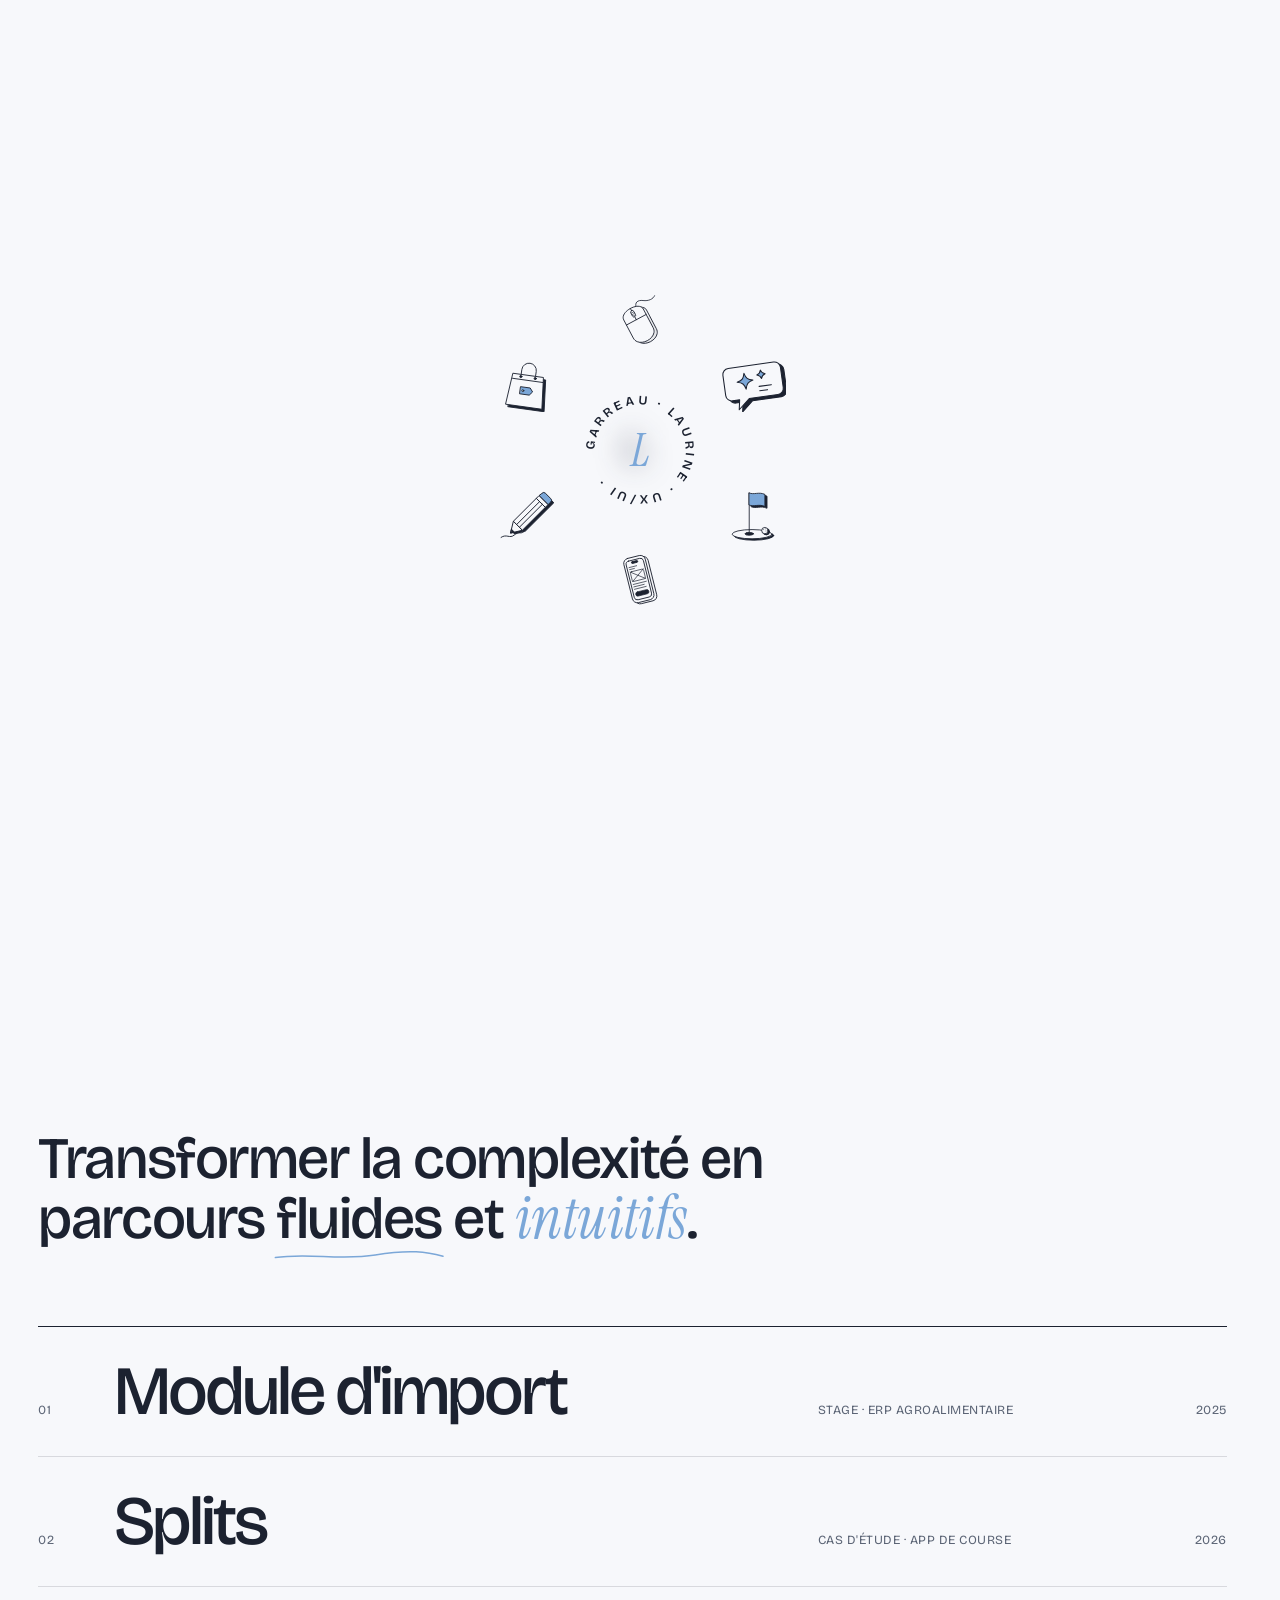
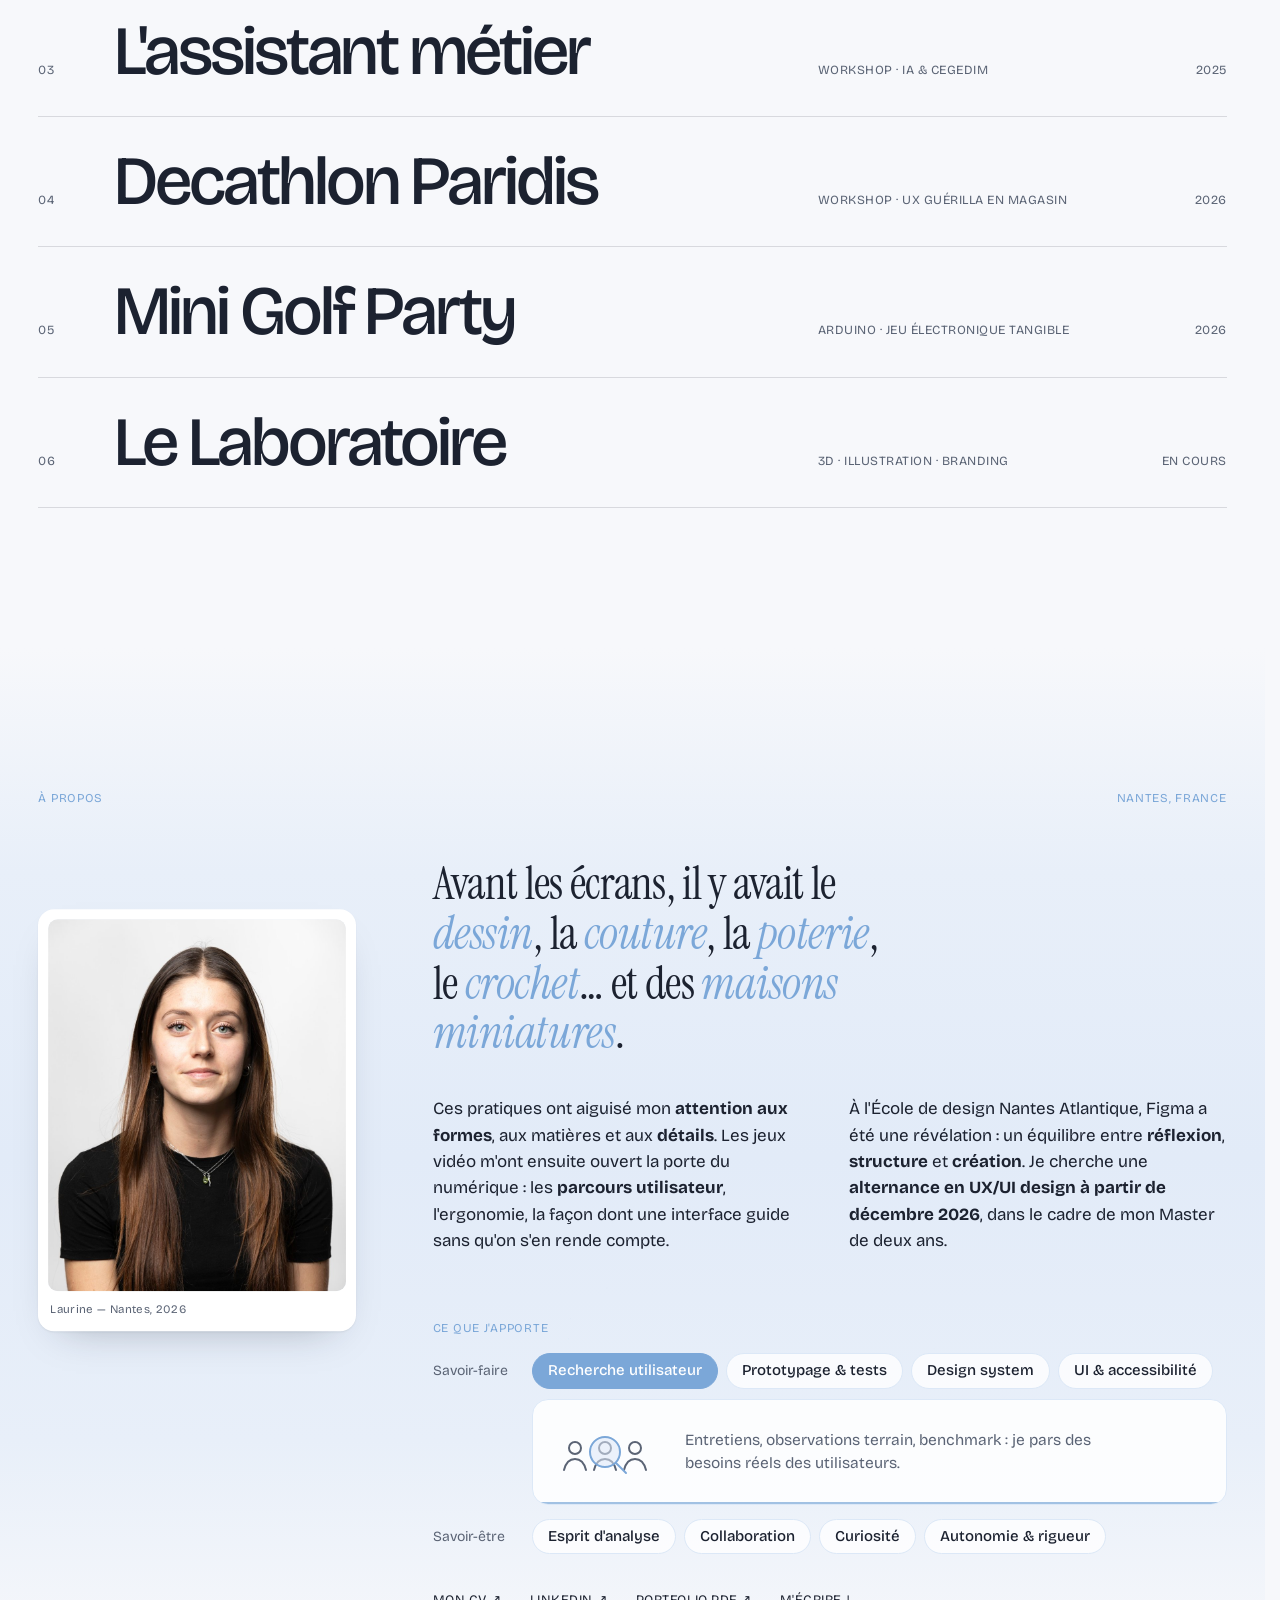
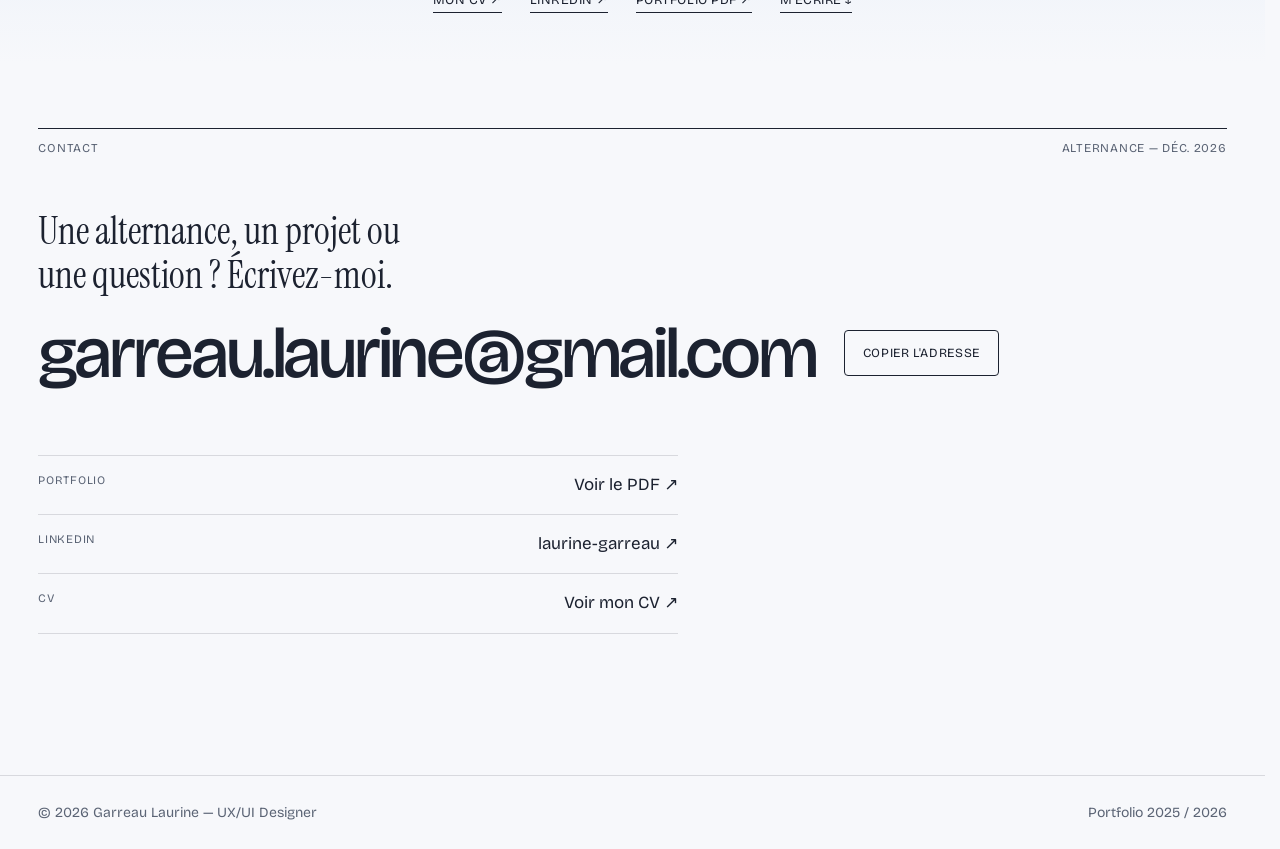
==== commit bdca87a1: "CV : nouvelle version Co-Authored-By: Claude Opus 5.5 <noreply@anthropic.com> Claude-Session: https:" ====
--- a/index.html
+++ b/index.html
@@ -49,7 +49,7 @@
       <span class="mono">L</span>
     </a>
     <div class="header-right">
-      <a class="cv" href="assets/docs/cv-laurine-garreau.pdf?v=202611111600" target="_blank" rel="noopener">Mon CV ↗</a>
+      <a class="cv" href="assets/docs/cv-laurine-garreau.pdf?v=20261114b" target="_blank" rel="noopener">Mon CV ↗</a>
       <a class="cv" href="assets/docs/Portfolio%20Garreau%20Laurine.pdf?v=202611111700" target="_blank" rel="noopener">Portfolio PDF ↗</a>
       <a class="btn" href="#contact">Me contacter</a>
       <button class="menu-toggle" aria-label="Menu" aria-expanded="false"><span></span><span></span></button>
@@ -266,7 +266,7 @@
           </div>
 
           <p class="about-links reveal">
-            <a href="assets/docs/cv-laurine-garreau.pdf?v=202611111600" target="_blank" rel="noopener">Mon CV ↗</a>
+            <a href="assets/docs/cv-laurine-garreau.pdf?v=20261114b" target="_blank" rel="noopener">Mon CV ↗</a>
             <a href="https://www.linkedin.com/in/laurine-garreau-912156328/" target="_blank" rel="noopener">LinkedIn ↗</a>
             <a href="assets/docs/Portfolio%20Garreau%20Laurine.pdf?v=202611111700" target="_blank" rel="noopener">Portfolio PDF ↗</a>
             <a href="#contact">M'écrire ↓</a>
@@ -291,7 +291,7 @@
       <ul class="contact-direct reveal">
         <li><span>Portfolio</span><a href="assets/docs/Portfolio%20Garreau%20Laurine.pdf?v=202611111700" target="_blank" rel="noopener">Voir le PDF ↗</a></li>
         <li><span>LinkedIn</span><a href="https://www.linkedin.com/in/laurine-garreau-912156328/" target="_blank" rel="noopener">laurine-garreau ↗</a></li>
-        <li><span>CV</span><a href="assets/docs/cv-laurine-garreau.pdf?v=202611111600" target="_blank" rel="noopener">Voir mon CV ↗</a></li>
+        <li><span>CV</span><a href="assets/docs/cv-laurine-garreau.pdf?v=20261114b" target="_blank" rel="noopener">Voir mon CV ↗</a></li>
       </ul>
     </div>
   </section>
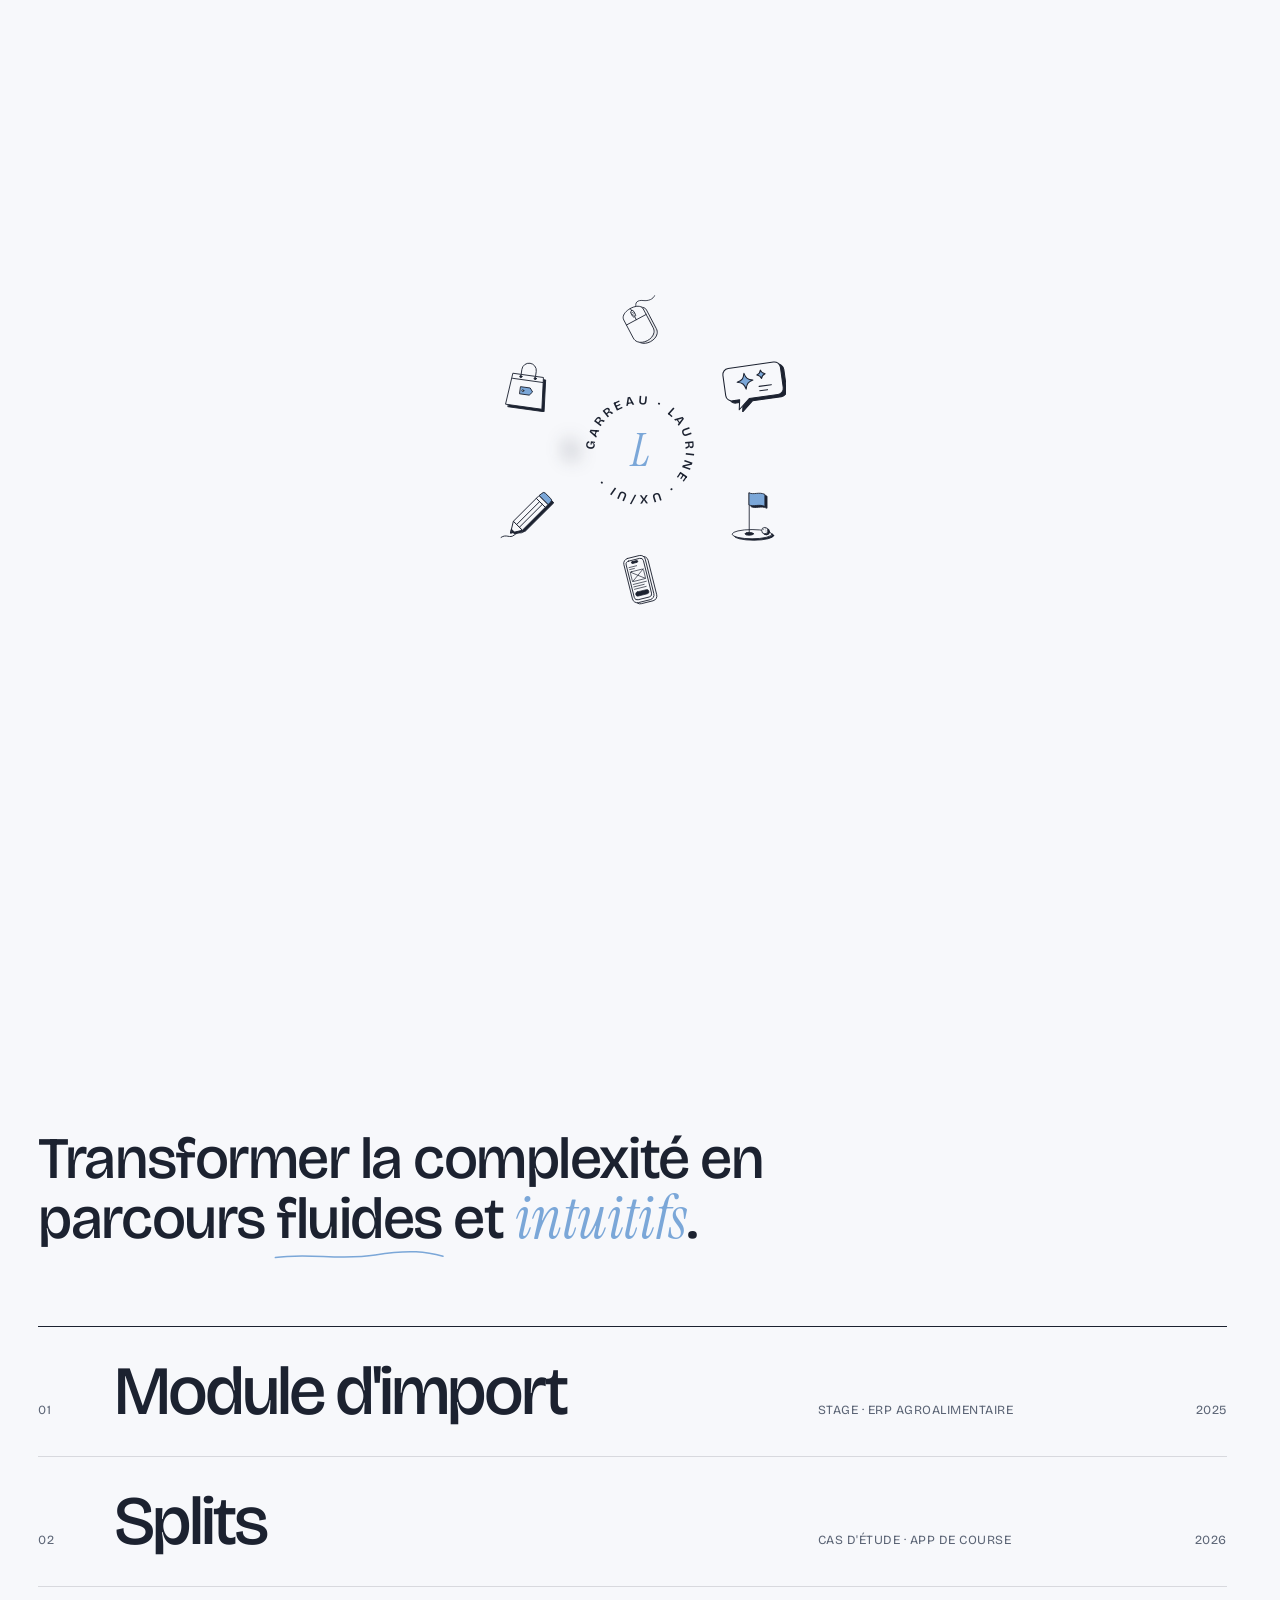
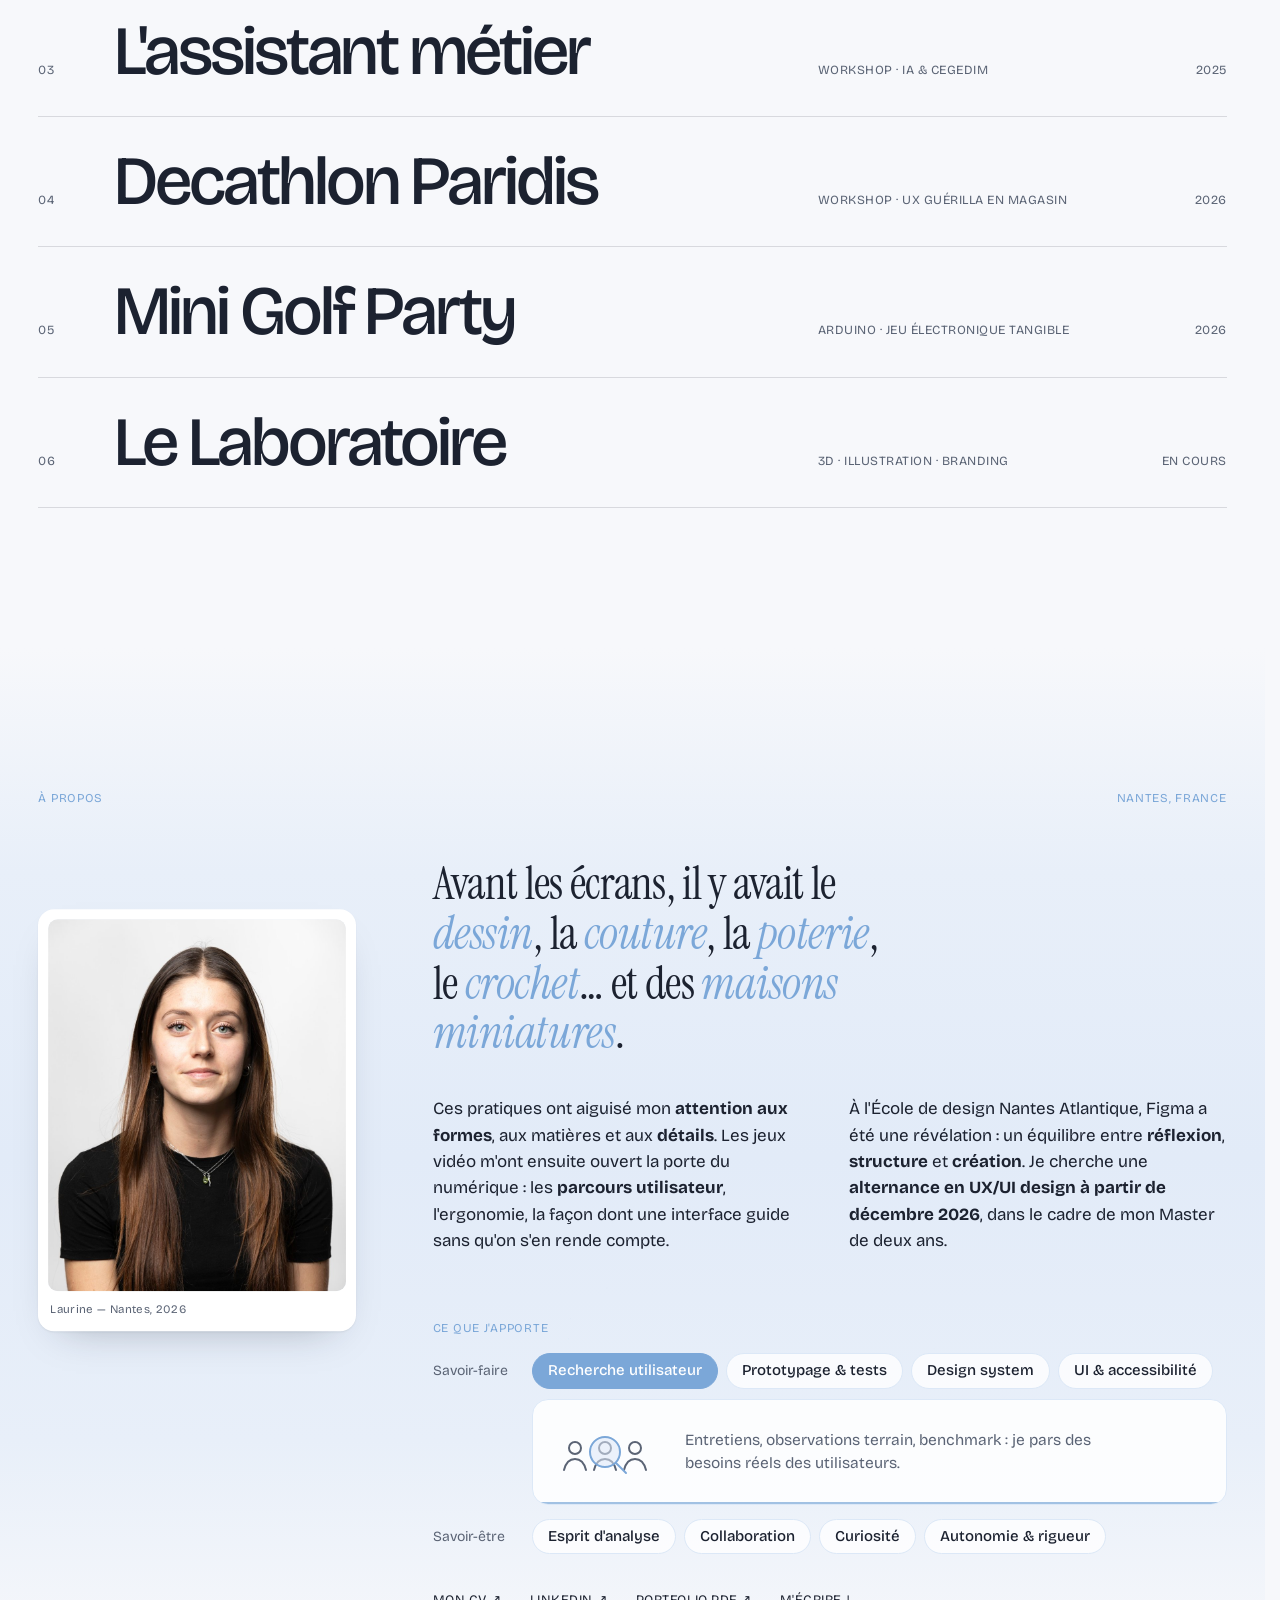
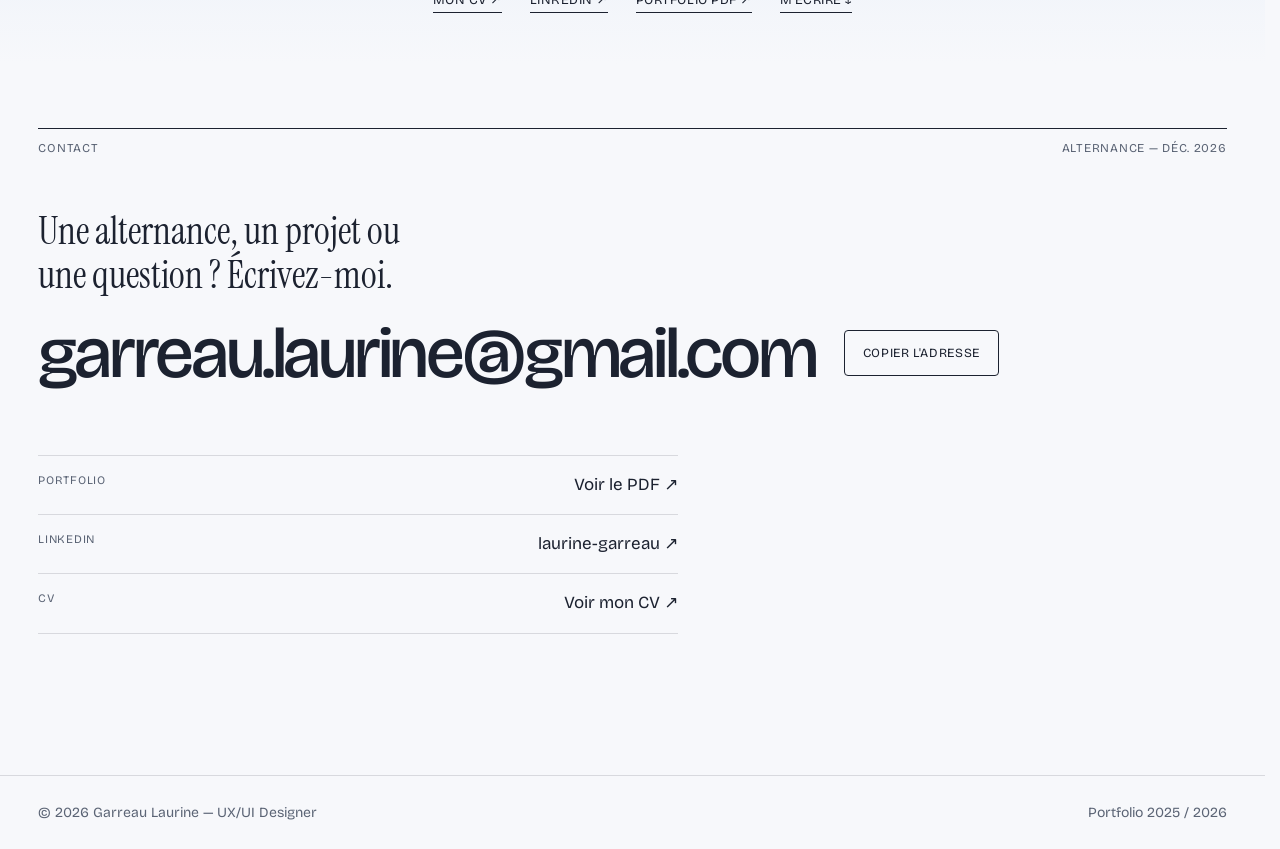
==== commit b73bc9c8: "Portfolio PDF allégé à 22 Mo (limite de 25 Mo de Cloudflare), rendu identique Co-Authored-By: Claude" ====
--- a/index.html
+++ b/index.html
@@ -50,7 +50,7 @@
     </a>
     <div class="header-right">
       <a class="cv" href="assets/docs/cv-laurine-garreau.pdf?v=20261114b" target="_blank" rel="noopener">Mon CV ↗</a>
-      <a class="cv" href="assets/docs/Portfolio%20Garreau%20Laurine.pdf?v=202611111700" target="_blank" rel="noopener">Portfolio PDF ↗</a>
+      <a class="cv" href="assets/docs/Portfolio%20Garreau%20Laurine.pdf?v=20261114c" target="_blank" rel="noopener">Portfolio PDF ↗</a>
       <a class="btn" href="#contact">Me contacter</a>
       <button class="menu-toggle" aria-label="Menu" aria-expanded="false"><span></span><span></span></button>
     </div>
@@ -268,7 +268,7 @@
           <p class="about-links reveal">
             <a href="assets/docs/cv-laurine-garreau.pdf?v=20261114b" target="_blank" rel="noopener">Mon CV ↗</a>
             <a href="https://www.linkedin.com/in/laurine-garreau-912156328/" target="_blank" rel="noopener">LinkedIn ↗</a>
-            <a href="assets/docs/Portfolio%20Garreau%20Laurine.pdf?v=202611111700" target="_blank" rel="noopener">Portfolio PDF ↗</a>
+            <a href="assets/docs/Portfolio%20Garreau%20Laurine.pdf?v=20261114c" target="_blank" rel="noopener">Portfolio PDF ↗</a>
             <a href="#contact">M'écrire ↓</a>
           </p>
         </div>
@@ -289,7 +289,7 @@
         <button class="btn mail-copy" type="button" data-copy="garreau.laurine@gmail.com">Copier l'adresse</button>
       </div>
       <ul class="contact-direct reveal">
-        <li><span>Portfolio</span><a href="assets/docs/Portfolio%20Garreau%20Laurine.pdf?v=202611111700" target="_blank" rel="noopener">Voir le PDF ↗</a></li>
+        <li><span>Portfolio</span><a href="assets/docs/Portfolio%20Garreau%20Laurine.pdf?v=20261114c" target="_blank" rel="noopener">Voir le PDF ↗</a></li>
         <li><span>LinkedIn</span><a href="https://www.linkedin.com/in/laurine-garreau-912156328/" target="_blank" rel="noopener">laurine-garreau ↗</a></li>
         <li><span>CV</span><a href="assets/docs/cv-laurine-garreau.pdf?v=20261114b" target="_blank" rel="noopener">Voir mon CV ↗</a></li>
       </ul>
